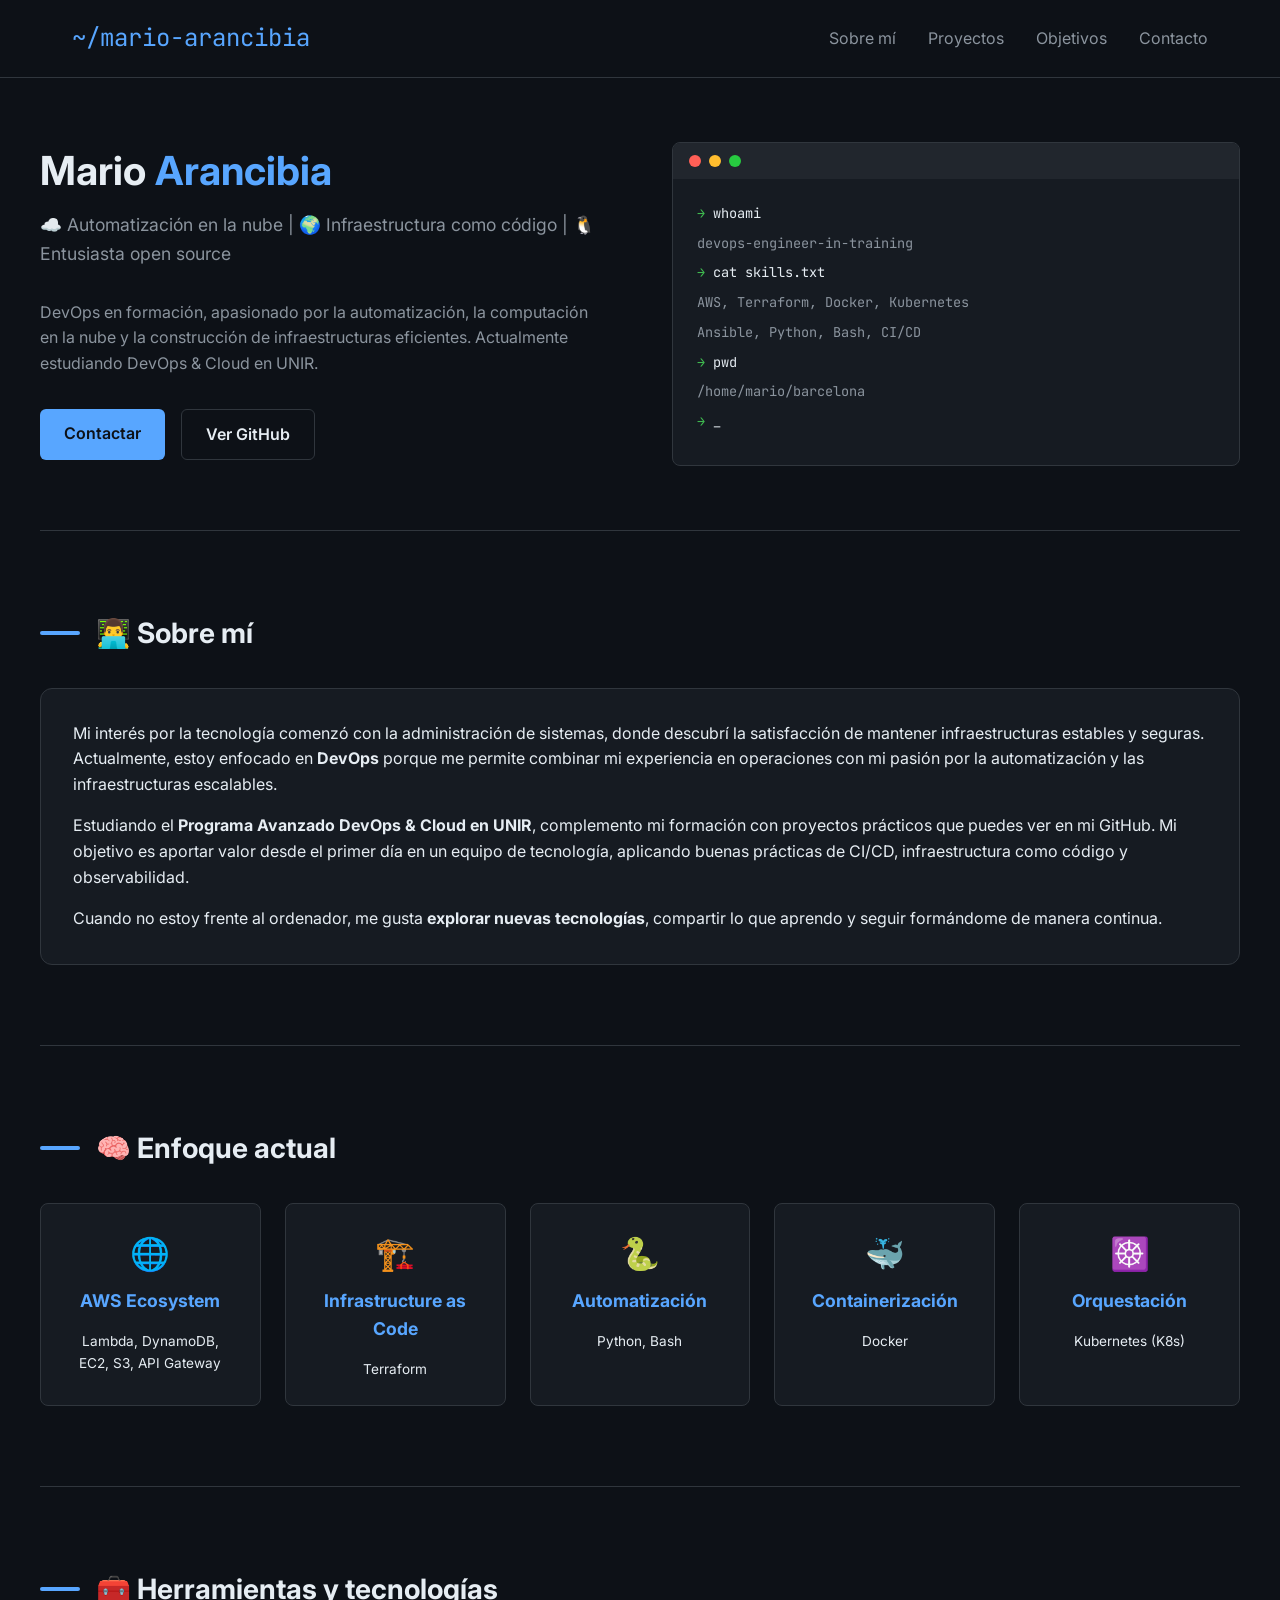
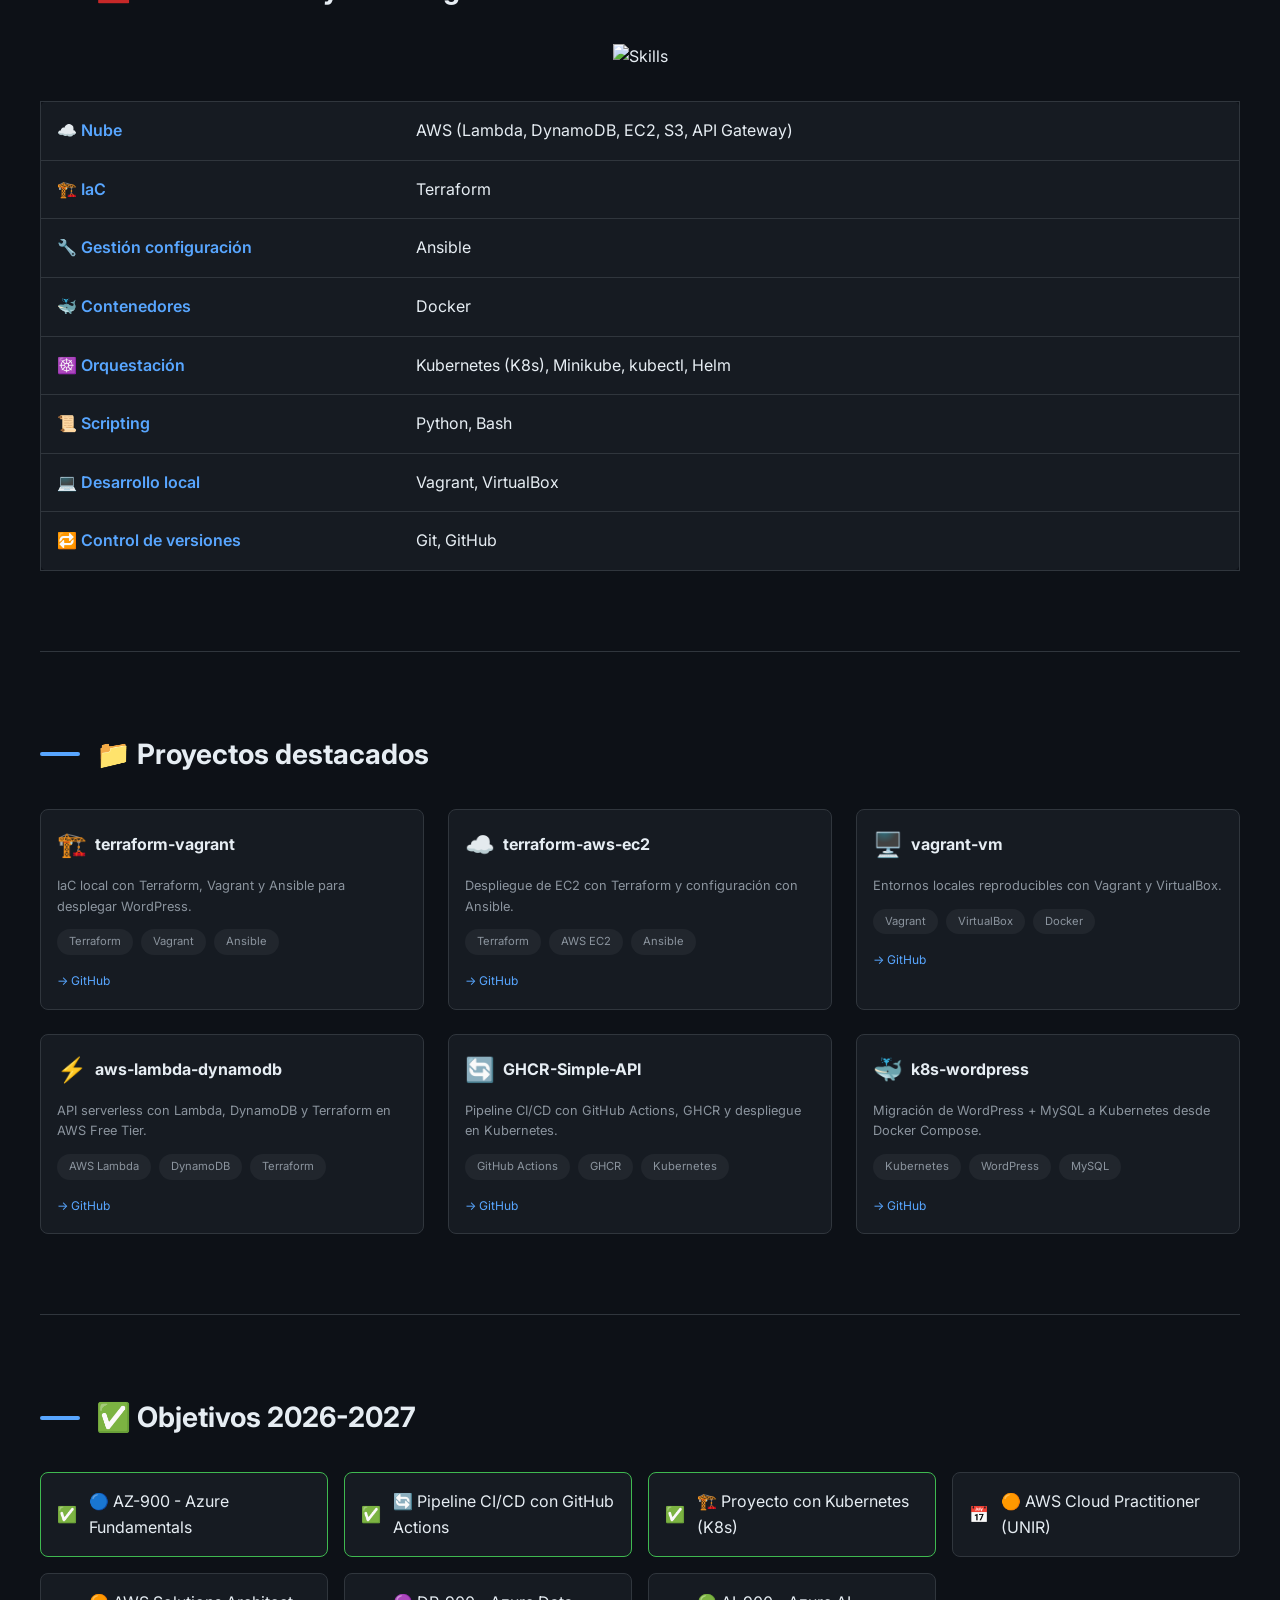
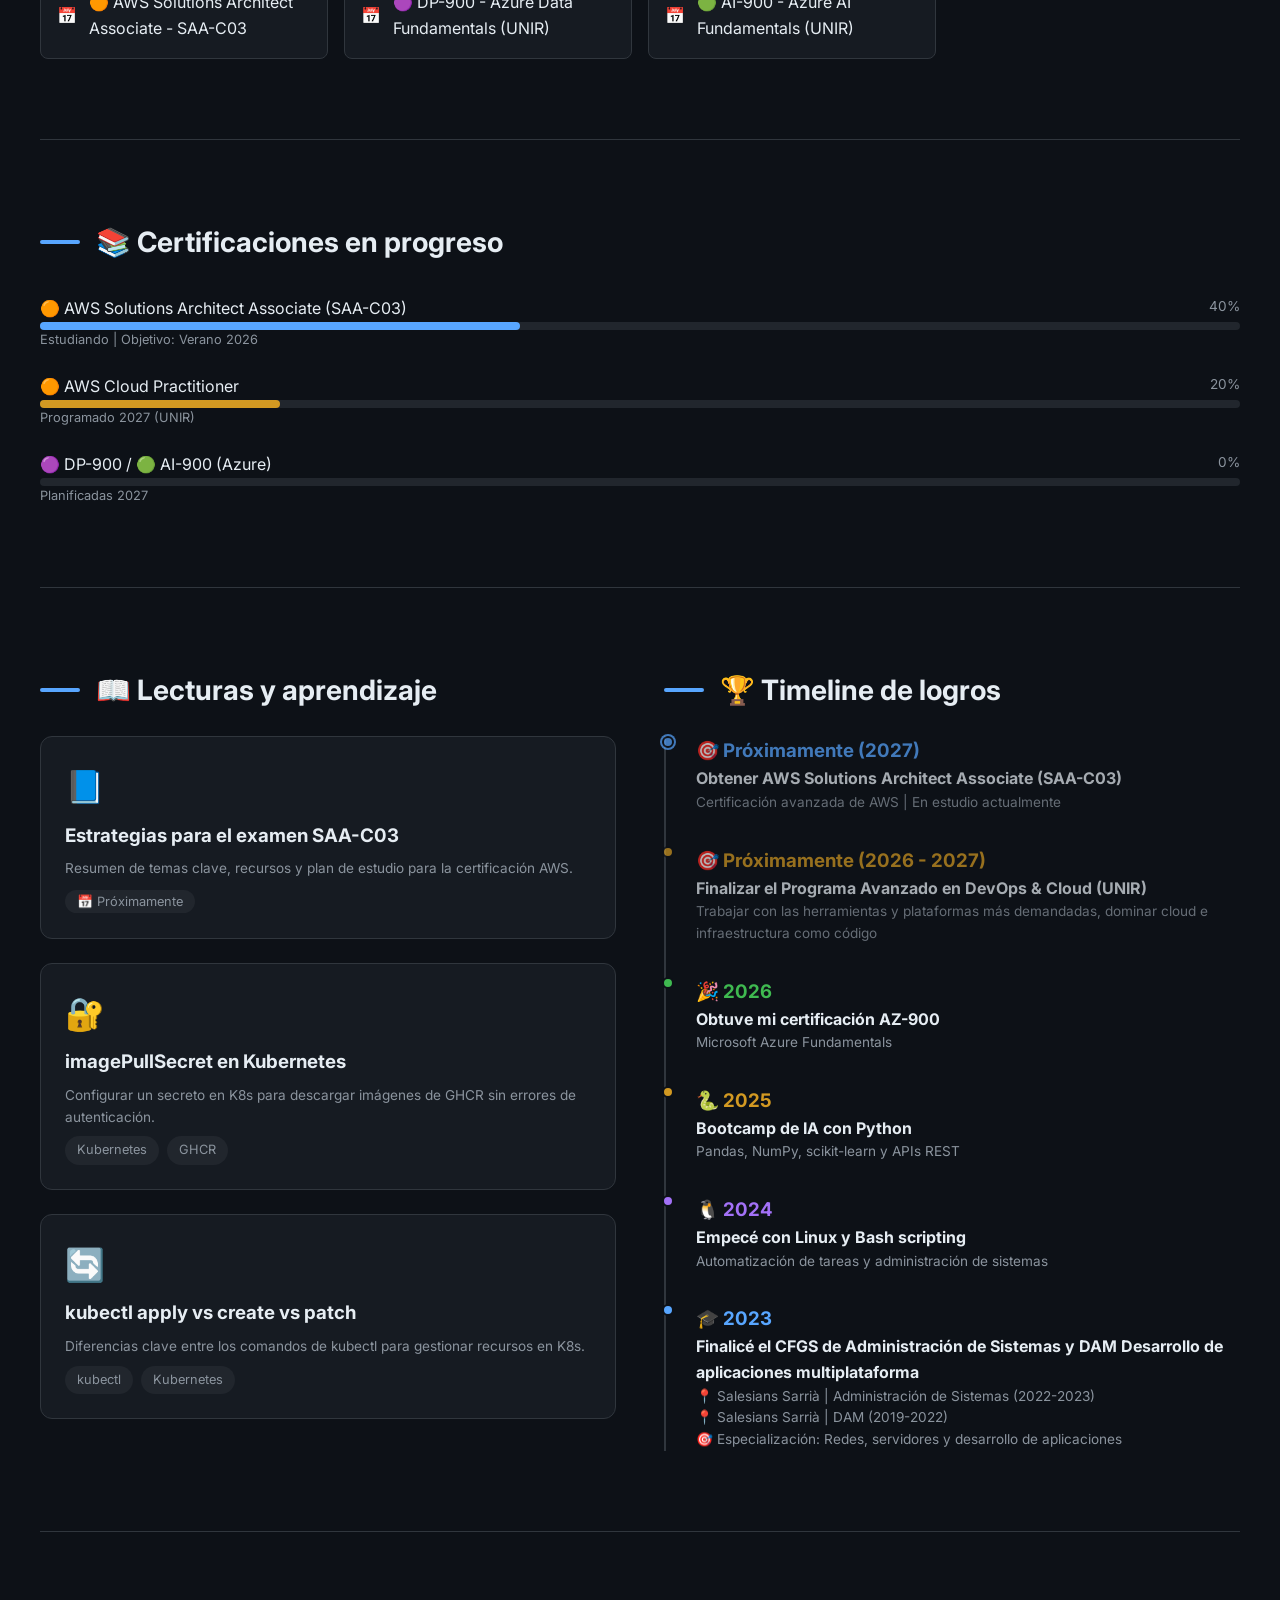
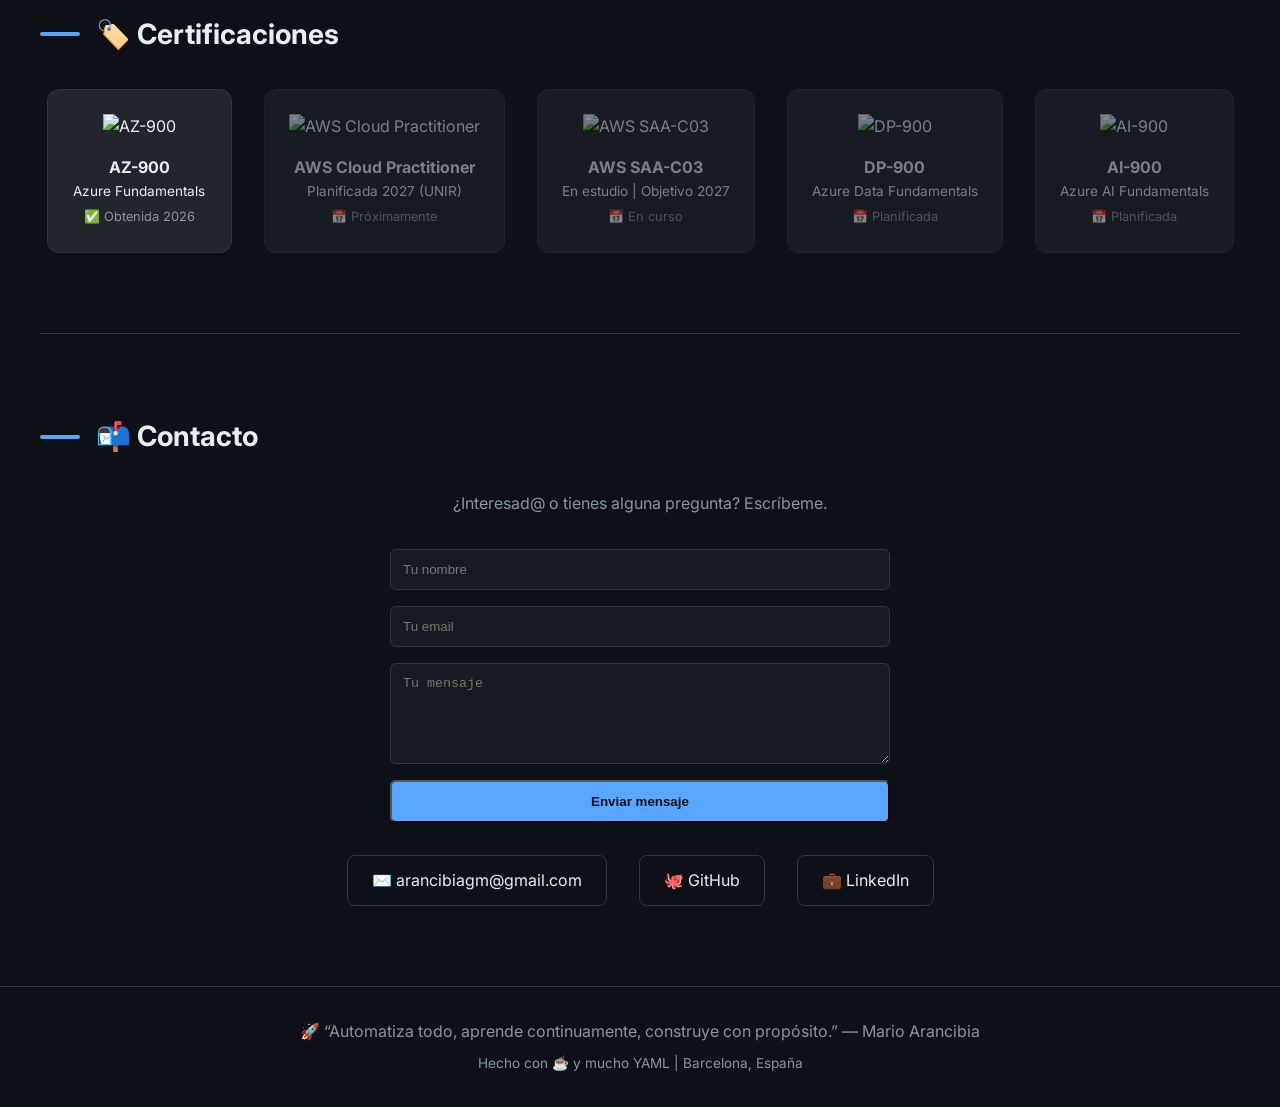
==== index.html @ 3a772a56 "Actualizar index.html" ====
<!DOCTYPE html>
<html lang="es">
<head>
    <meta charset="UTF-8">
    <meta name="viewport" content="width=device-width, initial-scale=1.0">
    <meta name="description" content="Portfolio de Mario Arancibia - DevOps en formación con proyectos reales en AWS, Kubernetes, Terraform y CI/CD">
    <title>Mario Arancibia | DevOps en formación</title>
    <link rel="preconnect" href="https://fonts.googleapis.com">
    <link href="https://fonts.googleapis.com/css2?family=JetBrains+Mono:wght@400;700&family=Inter:wght@400;600;700&display=swap" rel="stylesheet">
    <link rel="stylesheet" href="css/styles.css">
</head>
<body>
    <header>
        <nav class="container">
            <a href="#" class="logo">~/mario-arancibia</a>
            <ul class="nav-links">
                <li><a href="#about">Sobre mí</a></li>
                <li><a href="#projects">Proyectos</a></li>
                <li><a href="#goals">Objetivos</a></li>
                <li><a href="#contact">Contacto</a></li>
            </ul>
        </nav>
    </header>

    <main>
        <!-- Hero Section -->
        <section class="hero container">
            <div class="hero-content">
                <h1>Mario <span>Arancibia</span></h1>
                <p>☁️ Automatización en la nube | 🌍 Infraestructura como código | 🐧 Entusiasta open source</p>
                <p style="font-size: 1rem;">DevOps en formación, apasionado por la automatización, la computación en la nube y la construcción de infraestructuras eficientes. Actualmente estudiando DevOps & Cloud en UNIR.</p>
                <div style="display: flex; gap: 1rem; margin-top: 1.5rem;">
                    <a href="#contact" class="btn btn-primary">Contactar</a>
                    <a href="https://github.com/MarioAran" target="_blank" class="btn btn-outline">Ver GitHub</a>
                </div>
            </div>
            <div class="terminal">
                <div class="terminal-header">
                    <div class="terminal-dot red"></div>
                    <div class="terminal-dot yellow"></div>
                    <div class="terminal-dot green"></div>
                </div>
                <div class="terminal-body">
                    <div class="terminal-line"><span class="prompt">→ </span><span class="command">whoami</span></div>
                    <div class="terminal-line output">devops-engineer-in-training</div>
                    <div class="terminal-line"><span class="prompt">→ </span><span class="command">cat skills.txt</span></div>
                    <div class="terminal-line output">AWS, Terraform, Docker, Kubernetes</div>
                    <div class="terminal-line output">Ansible, Python, Bash, CI/CD</div>
                    <div class="terminal-line"><span class="prompt">→ </span><span class="command">pwd</span></div>
                    <div class="terminal-line output">/home/mario/barcelona</div>
                    <div class="terminal-line"><span class="prompt">→ </span><span class="command" style="animation: blink 1s infinite;">_</span></div>
                </div>
            </div>
        </section>

        <!-- Sobre Mí -->
        <section id="about" class="section container">
            <h2 class="section-title">👨‍💻 Sobre mí</h2>
            <div style="background: var(--bg-secondary); border: 1px solid var(--border); border-radius: 12px; padding: 2rem;">
                <p style="margin-bottom: 1rem; line-height: 1.6;">Mi interés por la tecnología comenzó con la administración de sistemas, donde descubrí la satisfacción de mantener infraestructuras estables y seguras. Actualmente, estoy enfocado en <strong>DevOps</strong> porque me permite combinar mi experiencia en operaciones con mi pasión por la automatización y las infraestructuras escalables.</p>
                <p style="margin-bottom: 1rem; line-height: 1.6;">Estudiando el <strong>Programa Avanzado DevOps & Cloud en UNIR</strong>, complemento mi formación con proyectos prácticos que puedes ver en mi GitHub. Mi objetivo es aportar valor desde el primer día en un equipo de tecnología, aplicando buenas prácticas de CI/CD, infraestructura como código y observabilidad.</p>
                <p style="line-height: 1.6;">Cuando no estoy frente al ordenador, me gusta <strong>explorar nuevas tecnologías</strong>, compartir lo que aprendo y seguir formándome de manera continua.</p>
            </div>
        </section>

        <!-- Enfoque actual -->
        <section id="focus" class="section container">
            <h2 class="section-title">🧠 Enfoque actual</h2>
            <div class="skills-grid" style="grid-template-columns: repeat(auto-fit, minmax(200px, 1fr));">
                <div class="skill-card" style="text-align: center;"><span style="font-size: 2rem;">🌐</span><h3 style="margin-top: 0.5rem;">AWS Ecosystem</h3><p style="font-size: 0.85rem;">Lambda, DynamoDB, EC2, S3, API Gateway</p></div>
                <div class="skill-card" style="text-align: center;"><span style="font-size: 2rem;">🏗️</span><h3 style="margin-top: 0.5rem;">Infrastructure as Code</h3><p style="font-size: 0.85rem;">Terraform</p></div>
                <div class="skill-card" style="text-align: center;"><span style="font-size: 2rem;">🐍</span><h3 style="margin-top: 0.5rem;">Automatización</h3><p style="font-size: 0.85rem;">Python, Bash</p></div>
                <div class="skill-card" style="text-align: center;"><span style="font-size: 2rem;">🐳</span><h3 style="margin-top: 0.5rem;">Containerización</h3><p style="font-size: 0.85rem;">Docker</p></div>
                <div class="skill-card" style="text-align: center;"><span style="font-size: 2rem;">☸️</span><h3 style="margin-top: 0.5rem;">Orquestación</h3><p style="font-size: 0.85rem;">Kubernetes (K8s)</p></div>
            </div>
        </section>

        <!-- Skills -->
        <section id="skills" class="section container">
            <h2 class="section-title">🧰 Herramientas y tecnologías</h2>
            <div style="text-align: center; margin-bottom: 2rem;">
                <img src="https://skillicons.dev/icons?i=aws,terraform,ansible,docker,k8s,python,bash,linux,vscode,github,git" alt="Skills">
            </div>
            <table class="stack-table"><tbody>
                <tr><th>☁️ Nube</th><td>AWS (Lambda, DynamoDB, EC2, S3, API Gateway)</td></tr>
                <tr><th>🏗️ IaC</th><td>Terraform</td></tr>
                <tr><th>🔧 Gestión configuración</th><td>Ansible</td></tr>
                <tr><th>🐳 Contenedores</th><td>Docker</td></tr>
                <tr><th>☸️ Orquestación</th><td>Kubernetes (K8s), Minikube, kubectl, Helm</td></tr>
                <tr><th>📜 Scripting</th><td>Python, Bash</td></tr>
                <tr><th>💻 Desarrollo local</th><td>Vagrant, VirtualBox</td></tr>
                <tr><th>🔁 Control de versiones</th><td>Git, GitHub</td></tr>
                
            </tbody></table>
        </section>

        <!-- Proyectos destacados (2 filas x 3 columnas) -->
        <section id="projects" class="section container">
            <h2 class="section-title">📁 Proyectos destacados</h2>
            <div class="projects-grid">
                <div class="project-card"><div style="display: flex; align-items: center; gap: 0.5rem; margin-bottom: 0.75rem;"><span style="font-size: 1.5rem;">🏗️</span><h3 style="font-size: 1rem; margin: 0;">terraform-vagrant</h3></div><p style="font-size: 0.8rem; color: var(--text-secondary); margin-bottom: 0.75rem;">IaC local con Terraform, Vagrant y Ansible para desplegar WordPress.</p><div class="skill-tags" style="margin-bottom: 0.75rem;"><span class="tag" style="font-size: 0.7rem;">Terraform</span><span class="tag" style="font-size: 0.7rem;">Vagrant</span><span class="tag" style="font-size: 0.7rem;">Ansible</span></div><div class="project-links"><a href="https://github.com/MarioAran/terraform-vagrant" target="_blank">→ GitHub</a></div></div>
                <div class="project-card"><div style="display: flex; align-items: center; gap: 0.5rem; margin-bottom: 0.75rem;"><span style="font-size: 1.5rem;">☁️</span><h3 style="font-size: 1rem; margin: 0;">terraform-aws-ec2</h3></div><p style="font-size: 0.8rem; color: var(--text-secondary); margin-bottom: 0.75rem;">Despliegue de EC2 con Terraform y configuración con Ansible.</p><div class="skill-tags" style="margin-bottom: 0.75rem;"><span class="tag" style="font-size: 0.7rem;">Terraform</span><span class="tag" style="font-size: 0.7rem;">AWS EC2</span><span class="tag" style="font-size: 0.7rem;">Ansible</span></div><div class="project-links"><a href="https://github.com/MarioAran/terraform-aws-ec2-provisioning" target="_blank">→ GitHub</a></div></div>
                <div class="project-card"><div style="display: flex; align-items: center; gap: 0.5rem; margin-bottom: 0.75rem;"><span style="font-size: 1.5rem;">🖥️</span><h3 style="font-size: 1rem; margin: 0;">vagrant-vm</h3></div><p style="font-size: 0.8rem; color: var(--text-secondary); margin-bottom: 0.75rem;">Entornos locales reproducibles con Vagrant y VirtualBox.</p><div class="skill-tags" style="margin-bottom: 0.75rem;"><span class="tag" style="font-size: 0.7rem;">Vagrant</span><span class="tag" style="font-size: 0.7rem;">VirtualBox</span><span class="tag" style="font-size: 0.7rem;">Docker</span></div><div class="project-links"><a href="https://github.com/MarioAran/vagrant-vm" target="_blank">→ GitHub</a></div></div>
                <div class="project-card"><div style="display: flex; align-items: center; gap: 0.5rem; margin-bottom: 0.75rem;"><span style="font-size: 1.5rem;">⚡</span><h3 style="font-size: 1rem; margin: 0;">aws-lambda-dynamodb</h3></div><p style="font-size: 0.8rem; color: var(--text-secondary); margin-bottom: 0.75rem;">API serverless con Lambda, DynamoDB y Terraform en AWS Free Tier.</p><div class="skill-tags" style="margin-bottom: 0.75rem;"><span class="tag" style="font-size: 0.7rem;">AWS Lambda</span><span class="tag" style="font-size: 0.7rem;">DynamoDB</span><span class="tag" style="font-size: 0.7rem;">Terraform</span></div><div class="project-links"><a href="https://github.com/MarioAran/aws-lambda-dynamodb" target="_blank">→ GitHub</a></div></div>
                <div class="project-card"><div style="display: flex; align-items: center; gap: 0.5rem; margin-bottom: 0.75rem;"><span style="font-size: 1.5rem;">🔄</span><h3 style="font-size: 1rem; margin: 0;">GHCR-Simple-API</h3></div><p style="font-size: 0.8rem; color: var(--text-secondary); margin-bottom: 0.75rem;">Pipeline CI/CD con GitHub Actions, GHCR y despliegue en Kubernetes.</p><div class="skill-tags" style="margin-bottom: 0.75rem;"><span class="tag" style="font-size: 0.7rem;">GitHub Actions</span><span class="tag" style="font-size: 0.7rem;">GHCR</span><span class="tag" style="font-size: 0.7rem;">Kubernetes</span></div><div class="project-links"><a href="https://github.com/MarioAran/GHCR-Simple-API" target="_blank">→ GitHub</a></div></div>
                <div class="project-card"><div style="display: flex; align-items: center; gap: 0.5rem; margin-bottom: 0.75rem;"><span style="font-size: 1.5rem;">🐳</span><h3 style="font-size: 1rem; margin: 0;">k8s-wordpress</h3></div><p style="font-size: 0.8rem; color: var(--text-secondary); margin-bottom: 0.75rem;">Migración de WordPress + MySQL a Kubernetes desde Docker Compose.</p><div class="skill-tags" style="margin-bottom: 0.75rem;"><span class="tag" style="font-size: 0.7rem;">Kubernetes</span><span class="tag" style="font-size: 0.7rem;">WordPress</span><span class="tag" style="font-size: 0.7rem;">MySQL</span></div><div class="project-links"><a href="https://github.com/MarioAran/k8s-wordpress" target="_blank">→ GitHub</a></div></div>
            </div>
        </section>

        <!-- Objetivos 2026-2027 -->
        <section id="goals" class="section container">
            <h2 class="section-title">✅ Objetivos 2026-2027</h2>
            <div class="goals-grid">
                <div class="goal-item completed"><span>✅</span><span>🔵 AZ-900 - Azure Fundamentals</span></div>
                <div class="goal-item completed"><span>✅</span><span>🔄 Pipeline CI/CD con GitHub Actions</span></div>
                <div class="goal-item completed"><span>✅</span><span>🏗️ Proyecto con Kubernetes (K8s)</span></div>
                <div class="goal-item"><span>📅</span><span>🟠 AWS Cloud Practitioner (UNIR)</span></div>
                <div class="goal-item"><span>📅</span><span>🟠 AWS Solutions Architect Associate - SAA-C03</span></div>
                <div class="goal-item"><span>📅</span><span>🟣 DP-900 - Azure Data Fundamentals (UNIR)</span></div>
                <div class="goal-item"><span>📅</span><span>🟢 AI-900 - Azure AI Fundamentals (UNIR)</span></div>
            </div>
        </section>

        <!-- Certificaciones en progreso -->
        <section id="cert-progress" class="section container">
            <h2 class="section-title">📚 Certificaciones en progreso</h2>
            <div style="display: flex; flex-direction: column; gap: 1.5rem;">
                <div><div style="display: flex; justify-content: space-between;"><span>🟠 AWS Solutions Architect Associate (SAA-C03)</span><span style="color: var(--text-secondary); font-size: 0.85rem;">40%</span></div><div style="background: var(--bg-card); border-radius: 20px; height: 8px;"><div style="width: 40%; background: var(--accent); height: 100%; border-radius: 20px;"></div></div><p style="color: var(--text-secondary); font-size: 0.8rem;">Estudiando | Objetivo: Verano 2026</p></div>
                <div><div style="display: flex; justify-content: space-between;"><span>🟠 AWS Cloud Practitioner</span><span style="color: var(--text-secondary); font-size: 0.85rem;">20%</span></div><div style="background: var(--bg-card); border-radius: 20px; height: 8px;"><div style="width: 20%; background: var(--accent-orange); height: 100%; border-radius: 20px;"></div></div><p style="color: var(--text-secondary); font-size: 0.8rem;">Programado 2027 (UNIR)</p></div>
                <div><div style="display: flex; justify-content: space-between;"><span>🟣 DP-900 / 🟢 AI-900 (Azure)</span><span style="color: var(--text-secondary); font-size: 0.85rem;">0%</span></div><div style="background: var(--bg-card); border-radius: 20px; height: 8px;"><div style="width: 0%; background: var(--accent-purple); height: 100%; border-radius: 20px;"></div></div><p style="color: var(--text-secondary); font-size: 0.8rem;">Planificadas 2027</p></div>
            </div>
        </section>

        <!-- Lecturas y aprendizaje + Timeline de logros (2 columnas) -->
        <section class="section container">
            <div style="display: grid; grid-template-columns: repeat(2, 1fr); gap: 3rem;">
                
                <!-- Columna izquierda: Lecturas y aprendizaje -->
                <div>
                    <h2 class="section-title" style="margin-bottom: 1.5rem;">📖 Lecturas y aprendizaje</h2>
                    <div style="display: flex; flex-direction: column; gap: 1.5rem;">
                        <div style="background: var(--bg-secondary); border: 1px solid var(--border); border-radius: 12px; padding: 1.5rem;">
                            <div style="font-size: 2rem;">📘</div>
                            <h3 style="margin-top: 0.5rem;">Estrategias para el examen SAA-C03</h3>
                            <p style="color: var(--text-secondary); font-size: 0.85rem; margin: 0.5rem 0;">Resumen de temas clave, recursos y plan de estudio para la certificación AWS.</p>
                            <span class="tag">📅 Próximamente</span>
                        </div>
                        <div style="background: var(--bg-secondary); border: 1px solid var(--border); border-radius: 12px; padding: 1.5rem;">
                            <div style="font-size: 2rem;">🔐</div>
                            <h3 style="margin-top: 0.5rem;">imagePullSecret en Kubernetes</h3>
                            <p style="color: var(--text-secondary); font-size: 0.85rem; margin: 0.5rem 0;">Configurar un secreto en K8s para descargar imágenes de GHCR sin errores de autenticación.</p>
                            <div class="skill-tags"><span class="tag">Kubernetes</span><span class="tag">GHCR</span></div>
                        </div>
                        <div style="background: var(--bg-secondary); border: 1px solid var(--border); border-radius: 12px; padding: 1.5rem;">
                            <div style="font-size: 2rem;">🔄</div>
                            <h3 style="margin-top: 0.5rem;">kubectl apply vs create vs patch</h3>
                            <p style="color: var(--text-secondary); font-size: 0.85rem; margin: 0.5rem 0;">Diferencias clave entre los comandos de kubectl para gestionar recursos en K8s.</p>
                            <div class="skill-tags"><span class="tag">kubectl</span><span class="tag">Kubernetes</span></div>
                        </div>
                    </div>
                </div>

                <!-- Columna derecha: Timeline de logros -->
                <!-- Timeline de logros (Pasado + Futuro) -->
                <div>
                    <h2 class="section-title" style="margin-bottom: 1.5rem;">🏆 Timeline de logros</h2>
                    <div style="position: relative; padding-left: 2rem;">
                        <div style="position: absolute; left: 0; top: 0; bottom: 0; width: 2px; background: var(--border);"></div>
                        
                        <!-- HITO FUTURO: SAA-C03 (el primero, más cercano) -->
                        <div style="position: relative; margin-bottom: 2rem; opacity: 0.7;">
                            <div style="position: absolute; left: -2.1rem; top: 0; width: 12px; height: 12px; background: var(--accent); border-radius: 50%; border: 2px solid var(--bg-primary); box-shadow: 0 0 0 2px var(--accent);"></div>
                            <h3 style="color: var(--accent);">🎯 Próximamente (2027)</h3>
                            <p><strong>Obtener AWS Solutions Architect Associate (SAA-C03)</strong></p>
                            <p style="color: var(--text-secondary); font-size: 0.85rem;">Certificación avanzada de AWS | En estudio actualmente</p>
                        </div>

                        <!-- HITO FUTURO: Finalizar AZ-900 (si ya lo tienes, cámbialo a completado) -->
                        <div style="position: relative; margin-bottom: 2rem; opacity: 0.7;">
                            <div style="position: absolute; left: -2.1rem; top: 0; width: 12px; height: 12px; background: var(--accent-orange); border-radius: 50%; border: 2px solid var(--bg-primary);"></div>
                            <h3 style="color: var(--accent-orange);">🎯 Próximamente (2026 - 2027)</h3>
                            <p><strong>Finalizar el Programa Avanzado en DevOps & Cloud (UNIR)</strong></p>
                            <p style="color: var(--text-secondary); font-size: 0.85rem;">Trabajar con las herramientas y plataformas más demandadas, dominar cloud e infraestructura como código</p>
                        </div>

                        <!-- HITO PASADO: AZ-900 (si ya lo tienes, mantenlo o ajusta la fecha) -->
                        <div style="position: relative; margin-bottom: 2rem;">
                            <div style="position: absolute; left: -2.1rem; top: 0; width: 12px; height: 12px; background: var(--accent-green); border-radius: 50%; border: 2px solid var(--bg-primary);"></div>
                            <h3 style="color: var(--accent-green);">🎉 2026</h3>
                            <p><strong>Obtuve mi certificación AZ-900</strong></p>
                            <p style="color: var(--text-secondary); font-size: 0.85rem;">Microsoft Azure Fundamentals</p>
                        </div>
                        
                        <!-- HITO PASADO: Bootcamp IA -->
                        <div style="position: relative; margin-bottom: 2rem;">
                            <div style="position: absolute; left: -2.1rem; top: 0; width: 12px; height: 12px; background: var(--accent-orange); border-radius: 50%; border: 2px solid var(--bg-primary);"></div>
                            <h3 style="color: var(--accent-orange);">🐍 2025</h3>
                            <p><strong>Bootcamp de IA con Python</strong></p>
                            <p style="color: var(--text-secondary); font-size: 0.85rem;">Pandas, NumPy, scikit-learn y APIs REST</p>
                        </div>
                        
                        <!-- HITO PASADO: Linux -->
                        <div style="position: relative; margin-bottom: 2rem;">
                            <div style="position: absolute; left: -2.1rem; top: 0; width: 12px; height: 12px; background: var(--accent-purple); border-radius: 50%; border: 2px solid var(--bg-primary);"></div>
                            <h3 style="color: var(--accent-purple);">🐧 2024</h3>
                            <p><strong>Empecé con Linux y Bash scripting</strong></p>
                            <p style="color: var(--text-secondary); font-size: 0.85rem;">Automatización de tareas y administración de sistemas</p>
                        </div>

                        <!-- HITO PASADO: CFGS -->
                        <div style="position: relative;">
                            <div style="position: absolute; left: -2.1rem; top: 0; width: 12px; height: 12px; background: var(--accent); border-radius: 50%; border: 2px solid var(--bg-primary);"></div>
                            <h3 style="color: var(--accent);">🎓 2023</h3>
                            <p><strong>Finalicé el CFGS de Administración de Sistemas y DAM Desarrollo de aplicaciones multiplataforma</strong></p>
                            <p style="color: var(--text-secondary); font-size: 0.85rem;">   📍 Salesians Sarrià | Administración de Sistemas (2022-2023)<br>
                                                                                            📍 Salesians Sarrià | DAM (2019-2022)<br>
                                                                                            🎯 Especialización: Redes, servidores y desarrollo de aplicaciones</p>
                        </div>
                    </div>
                </div>

            </div>
        </section>

        <!-- Certificaciones obtenidas -->
        <section id="certifications" class="section container">
            <h2 class="section-title">🏷️ Certificaciones</h2>
            <div style="display: flex; flex-wrap: wrap; gap: 2rem; justify-content: center;">
                
                <!-- AZ-900 (completada) -->
                <div class="certificate-badge">
                    <img src="https://images.credly.com/size/340x340/images/be8fcaeb-c769-4858-b567-ffaaa73ce8cf/image.png" alt="AZ-900" width="100">
                    <h4>AZ-900</h4>
                    <p style="font-size: 0.85rem;">Azure Fundamentals</p>
                    <span class="tag">✅ Obtenida 2026</span>
                </div>

                <!-- AWS Cloud Practitioner (futuro - 50% opacidad) -->
                <div class="certificate-badge" style="opacity: 0.5;">
                    <img src="https://miro.medium.com/v2/resize:fit:1200/format:webp/0*QmwLN0c1n0hTBziU.png" alt="AWS Cloud Practitioner" width="100">
                    <h4>AWS Cloud Practitioner</h4>
                    <p style="font-size: 0.85rem;">Planificada 2027 (UNIR)</p>
                    <span class="tag">📅 Próximamente</span>
                </div>

                <!-- AWS SAA-C03 (futuro - 50% opacidad) -->
                <div class="certificate-badge" style="opacity: 0.5;">
                    <img src="https://img-c.udemycdn.com/open-badges/v2/badge-class/1641170563/image8965422010918071331.png" alt="AWS SAA-C03" width="100">
                    <h4>AWS SAA-C03</h4>
                    <p style="font-size: 0.85rem;">En estudio | Objetivo 2027</p>
                    <span class="tag">📅 En curso</span>
                </div>

                <!-- DP-900 (futuro - 50% opacidad) -->
                <div class="certificate-badge" style="opacity: 0.5;">
                    <img src="https://img-c.udemycdn.com/open-badges/v2/badge-class/1102602181/azure-data-fundamentals-600x60010537519379605356050.png" alt="DP-900" width="100">
                    <h4>DP-900</h4>
                    <p style="font-size: 0.85rem;">Azure Data Fundamentals</p>
                    <span class="tag">📅 Planificada</span>
                </div>

                <!-- AI-900 (futuro - 50% opacidad) -->
                <div class="certificate-badge" style="opacity: 0.5;">
                    <img src="https://img-c.udemycdn.com/open-badges/v2/badge-class/1746771307/azure-ai-fundamentals-600x60015122646114520842826.png" alt="AI-900" width="100">
                    <h4>AI-900</h4>
                    <p style="font-size: 0.85rem;">Azure AI Fundamentals</p>
                    <span class="tag">📅 Planificada</span>
                </div>

            </div>
        </section>

        <!-- Contacto -->
        <section id="contact" class="section container">
            <h2 class="section-title">📬 Contacto</h2>
            <div class="contact-content">
                <p>¿Interesad@ o tienes alguna pregunta? Escríbeme.</p>
                <form action="https://formspree.io/f/mojbawaj" method="POST" style="display: flex; flex-direction: column; gap: 1rem; max-width: 500px; margin: 2rem auto;">
                    <input type="text" name="nombre" placeholder="Tu nombre" required style="padding: 0.75rem; border-radius: 6px; border: 1px solid var(--border); background: var(--bg-secondary); color: var(--text-primary);">
                    <input type="email" name="email" placeholder="Tu email" required style="padding: 0.75rem; border-radius: 6px; border: 1px solid var(--border); background: var(--bg-secondary); color: var(--text-primary);">
                    <textarea name="mensaje" placeholder="Tu mensaje" rows="5" required style="padding: 0.75rem; border-radius: 6px; border: 1px solid var(--border); background: var(--bg-secondary); color: var(--text-primary);"></textarea>
                    <button type="submit" class="btn btn-primary" style="cursor: pointer;">Enviar mensaje</button>
                </form>
                <div class="contact-links">
                    <a href="mailto:arancibiagm@gmail.com" class="contact-link">✉️ arancibiagm@gmail.com</a>
                    <a href="https://github.com/MarioAran" target="_blank" class="contact-link">🐙 GitHub</a>
                    <a href="https://linkedin.com/in/mario-german-arancibia-perez" target="_blank" class="contact-link">💼 LinkedIn</a>
                </div>
            </div>
        </section>
    </main>

    <footer>
        <div class="container">
            <p>🚀 “Automatiza todo, aprende continuamente, construye con propósito.” — Mario Arancibia</p>
            <p style="margin-top: 0.5rem; font-size: 0.85rem;">Hecho con ☕ y mucho YAML | Barcelona, España</p>
        </div>
    </footer>
</body>
</html>
---- css/styles.css ----
:root {
    --bg-primary: #0d1117;
    --bg-secondary: #161b22;
    --bg-card: #21262d;
    --text-primary: #e6edf3;
    --text-secondary: #8b949e;
    --accent: #58a6ff;
    --accent-green: #3fb950;
    --accent-purple: #a371f7;
    --accent-orange: #d29922;
    --border: #30363d;
}

* {
    margin: 0;
    padding: 0;
    box-sizing: border-box;
}

body {
    font-family: 'Inter', sans-serif;
    background: var(--bg-primary);
    color: var(--text-primary);
    line-height: 1.6;
}

.container {
    max-width: 1200px;
    margin: 0 auto;
    padding: 0 2rem;
}

/* Header */
header {
    padding: 1.2rem 0;
    border-bottom: 1px solid var(--border);
    position: sticky;
    top: 0;
    background: var(--bg-primary);
    z-index: 100;
}

nav {
    display: flex;
    justify-content: space-between;
    align-items: center;
}

.logo {
    font-family: 'JetBrains Mono', monospace;
    font-size: 1.5rem;
    color: var(--accent);
    text-decoration: none;
}

.nav-links {
    display: flex;
    gap: 2rem;
    list-style: none;
}

.nav-links a {
    color: var(--text-secondary);
    text-decoration: none;
    transition: color 0.3s;
}

.nav-links a:hover {
    color: var(--accent);
}

/* Hero */
.hero {
    padding: 4rem 0;
    display: grid;
    grid-template-columns: 1fr 1fr;
    gap: 4rem;
    align-items: center;
}

.hero-content h1 {
    font-size: 2.5rem;
    margin-bottom: 1rem;
    line-height: 1.2;
}

.hero-content h1 span {
    color: var(--accent);
}

.hero-content p {
    font-size: 1.1rem;
    color: var(--text-secondary);
    margin-bottom: 2rem;
}

/* Terminal */
.terminal {
    background: var(--bg-secondary);
    border: 1px solid var(--border);
    border-radius: 8px;
    overflow: hidden;
    font-family: 'JetBrains Mono', monospace;
    font-size: 0.85rem;
}

.terminal-header {
    background: var(--bg-card);
    padding: 0.75rem 1rem;
    display: flex;
    gap: 0.5rem;
}

.terminal-dot {
    width: 12px;
    height: 12px;
    border-radius: 50%;
}

.terminal-dot.red { background: #ff5f56; }
.terminal-dot.yellow { background: #ffbd2e; }
.terminal-dot.green { background: #27ca40; }

.terminal-body {
    padding: 1.5rem;
}

.terminal-line {
    margin-bottom: 0.5rem;
}

.prompt {
    color: var(--accent-green);
}

.command {
    color: var(--text-primary);
}

.output {
    color: var(--text-secondary);
}

@keyframes blink {
    0%, 100% { opacity: 1; }
    50% { opacity: 0; }
}

/* Sections */
.section {
    padding: 5rem 0;
    border-top: 1px solid var(--border);
}

.section-title {
    font-size: 1.75rem;
    margin-bottom: 2rem;
    display: flex;
    align-items: center;
    gap: 1rem;
}

.section-title::before {
    content: '';
    width: 40px;
    height: 4px;
    background: var(--accent);
    border-radius: 2px;
}

/* Skills Grid */
.skills-grid {
    display: grid;
    grid-template-columns: repeat(auto-fit, minmax(280px, 1fr));
    gap: 1.5rem;
}

.skill-card {
    background: var(--bg-secondary);
    border: 1px solid var(--border);
    border-radius: 8px;
    padding: 1.5rem;
    transition: transform 0.3s, border-color 0.3s;
}

.skill-card:hover {
    transform: translateY(-4px);
    border-color: var(--accent);
}

.skill-card h3 {
    color: var(--accent);
    margin-bottom: 1rem;
    font-size: 1.1rem;
}

.skill-tags {
    display: flex;
    flex-wrap: wrap;
    gap: 0.5rem;
}

.tag {
    background: var(--bg-card);
    padding: 0.25rem 0.75rem;
    border-radius: 20px;
    font-size: 0.8rem;
    color: var(--text-secondary);
}

/* Stack Table */
.stack-table {
    background: var(--bg-secondary);
    border: 1px solid var(--border);
    border-radius: 8px;
    width: 100%;
    border-collapse: collapse;
}

.stack-table th, .stack-table td {
    padding: 1rem;
    text-align: left;
    border-bottom: 1px solid var(--border);
}

.stack-table th {
    color: var(--accent);
    font-weight: 600;
    width: 30%;
}

.stack-table tr:last-child td {
    border-bottom: none;
}

/* Projects Grid */
.projects-grid {
    display: grid;
    grid-template-columns: repeat(3, 1fr);
    gap: 1.5rem;
}

.project-card {
    background: var(--bg-secondary);
    border: 1px solid var(--border);
    border-radius: 8px;
    padding: 1rem;
    transition: transform 0.3s;
}

.project-card:hover {
    transform: translateY(-4px);
}

.project-links a {
    color: var(--accent);
    text-decoration: none;
    font-size: 0.75rem;
}

.project-links a:hover {
    text-decoration: underline;
}

/* Goals */
.goals-grid {
    display: grid;
    grid-template-columns: repeat(auto-fit, minmax(250px, 1fr));
    gap: 1rem;
}

.goal-item {
    background: var(--bg-secondary);
    border: 1px solid var(--border);
    border-radius: 8px;
    padding: 1rem;
    display: flex;
    align-items: center;
    gap: 0.75rem;
}

.goal-item.completed {
    border-color: var(--accent-green);
}

/* Certificate Badge */
.certificate-badge {
    display: inline-block;
    background: var(--bg-card);
    border: 1px solid var(--border);
    border-radius: 12px;
    padding: 1.5rem;
    text-align: center;
    transition: transform 0.3s;
}

.certificate-badge:hover {
    transform: translateY(-4px);
    border-color: var(--accent);
}

.certificate-badge img {
    width: 100px;
    margin-bottom: 1rem;
}

/* Contact */
.contact-content {
    text-align: center;
    max-width: 600px;
    margin: 0 auto;
}

.contact-content p {
    color: var(--text-secondary);
    margin-bottom: 2rem;
}

.contact-links {
    display: flex;
    justify-content: center;
    gap: 2rem;
    flex-wrap: wrap;
}

.contact-link {
    display: flex;
    align-items: center;
    gap: 0.5rem;
    color: var(--text-primary);
    text-decoration: none;
    padding: 0.75rem 1.5rem;
    border: 1px solid var(--border);
    border-radius: 8px;
    transition: all 0.3s;
}

.contact-link:hover {
    border-color: var(--accent);
    color: var(--accent);
}

/* Buttons */
.btn {
    display: inline-block;
    padding: 0.75rem 1.5rem;
    border-radius: 6px;
    text-decoration: none;
    font-weight: 600;
    transition: all 0.3s;
}

.btn-primary {
    background: var(--accent);
    color: var(--bg-primary);
}

.btn-primary:hover {
    opacity: 0.9;
}

.btn-outline {
    border: 1px solid var(--border);
    color: var(--text-primary);
}

.btn-outline:hover {
    border-color: var(--accent);
    color: var(--accent);
}

/* Responsive */
@media (max-width: 768px) {
    .hero {
        grid-template-columns: 1fr;
        padding: 2rem 0;
    }

    .hero-content h1 {
        font-size: 2rem;
    }

    .nav-links {
        display: none;
    }

    .projects-grid {
        grid-template-columns: 1fr;
    }

    .contact-links {
        flex-direction: column;
        align-items: stretch;
    }
}

footer {
    padding: 2rem 0;
    border-top: 1px solid var(--border);
    text-align: center;
    color: var(--text-secondary);
}
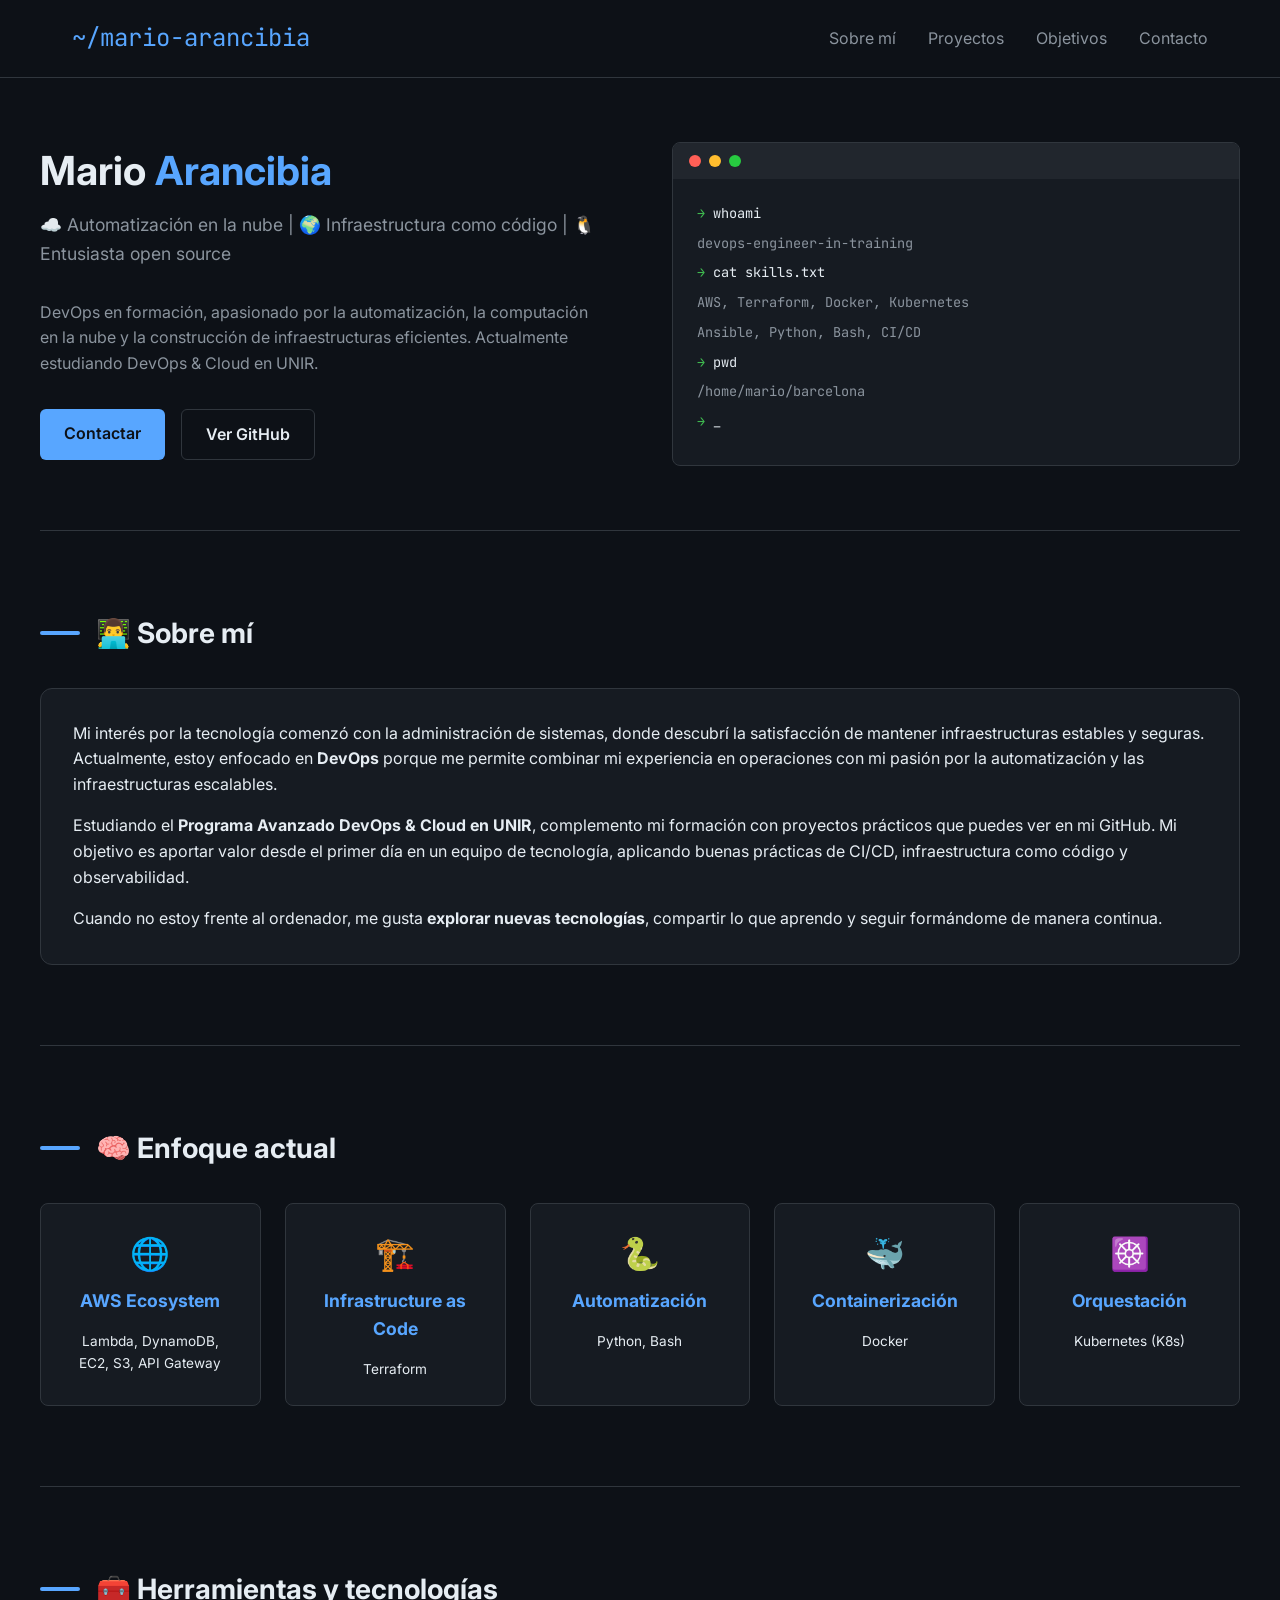
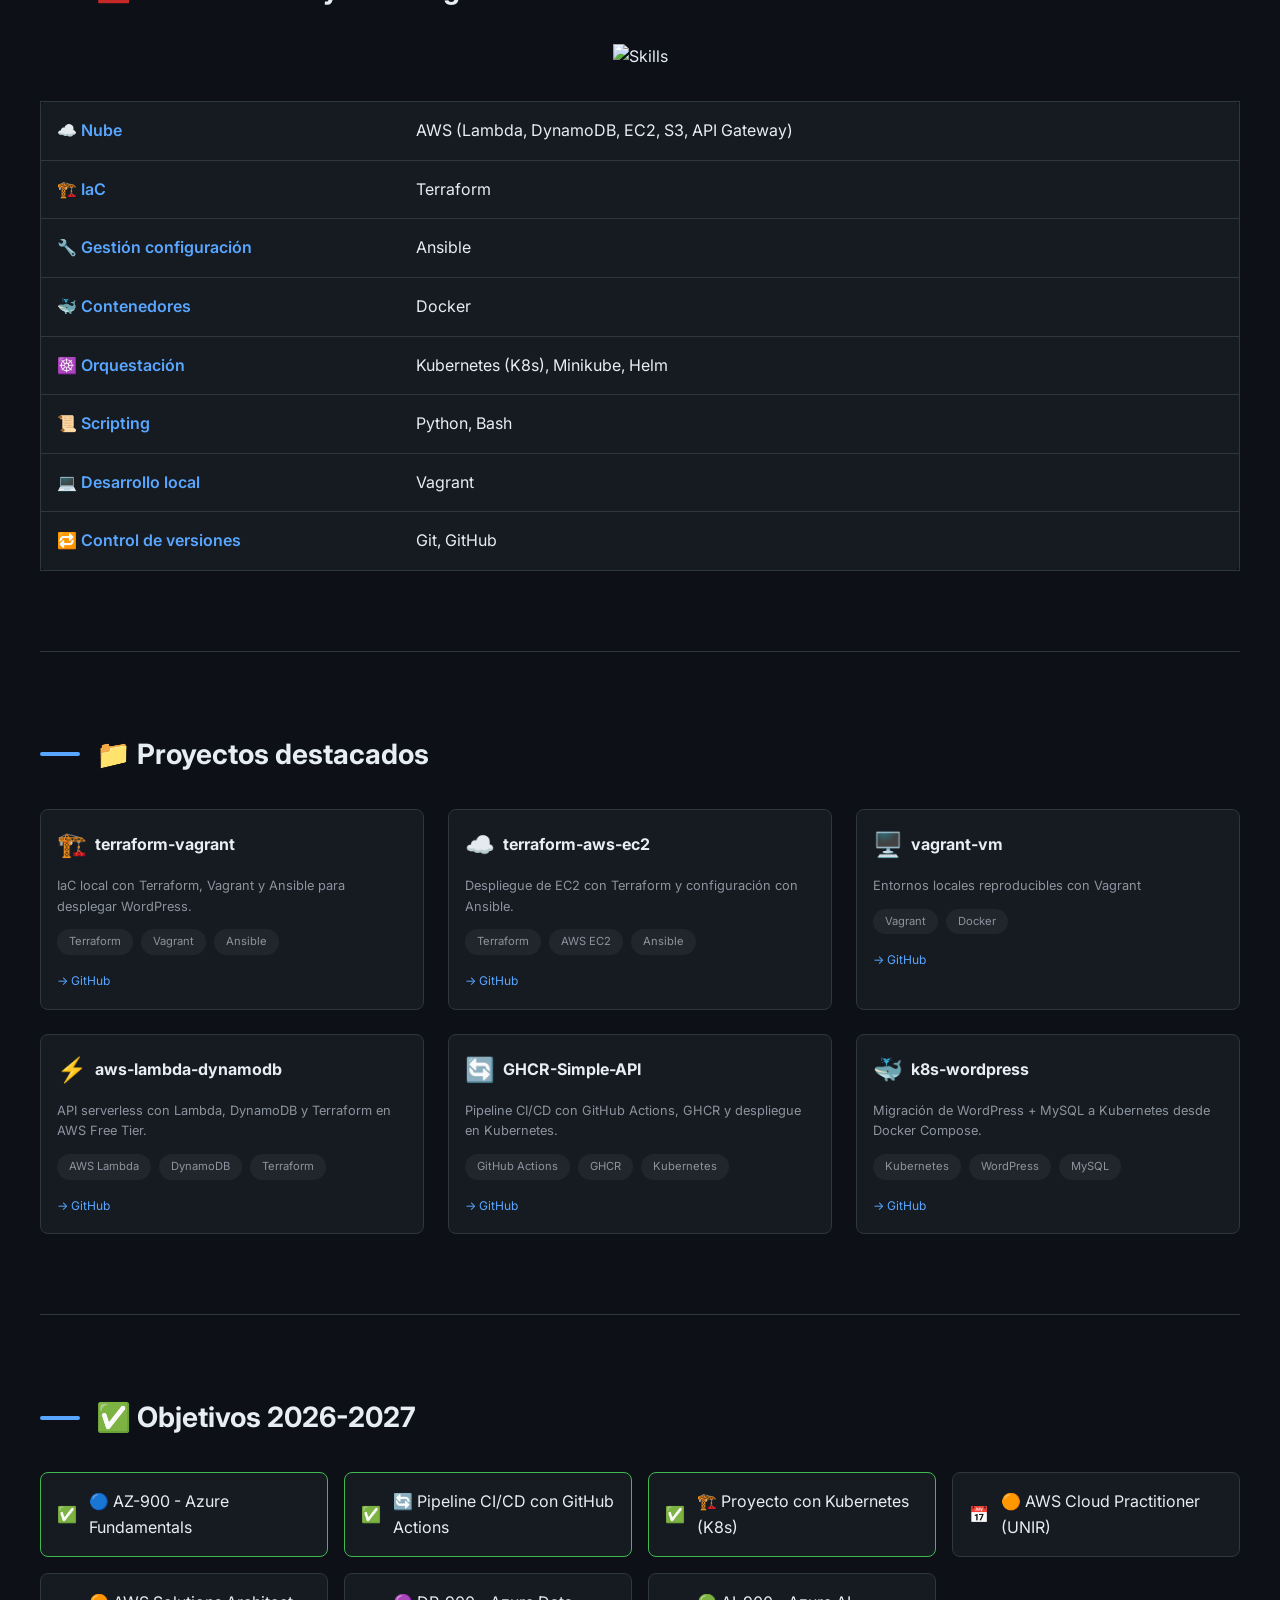
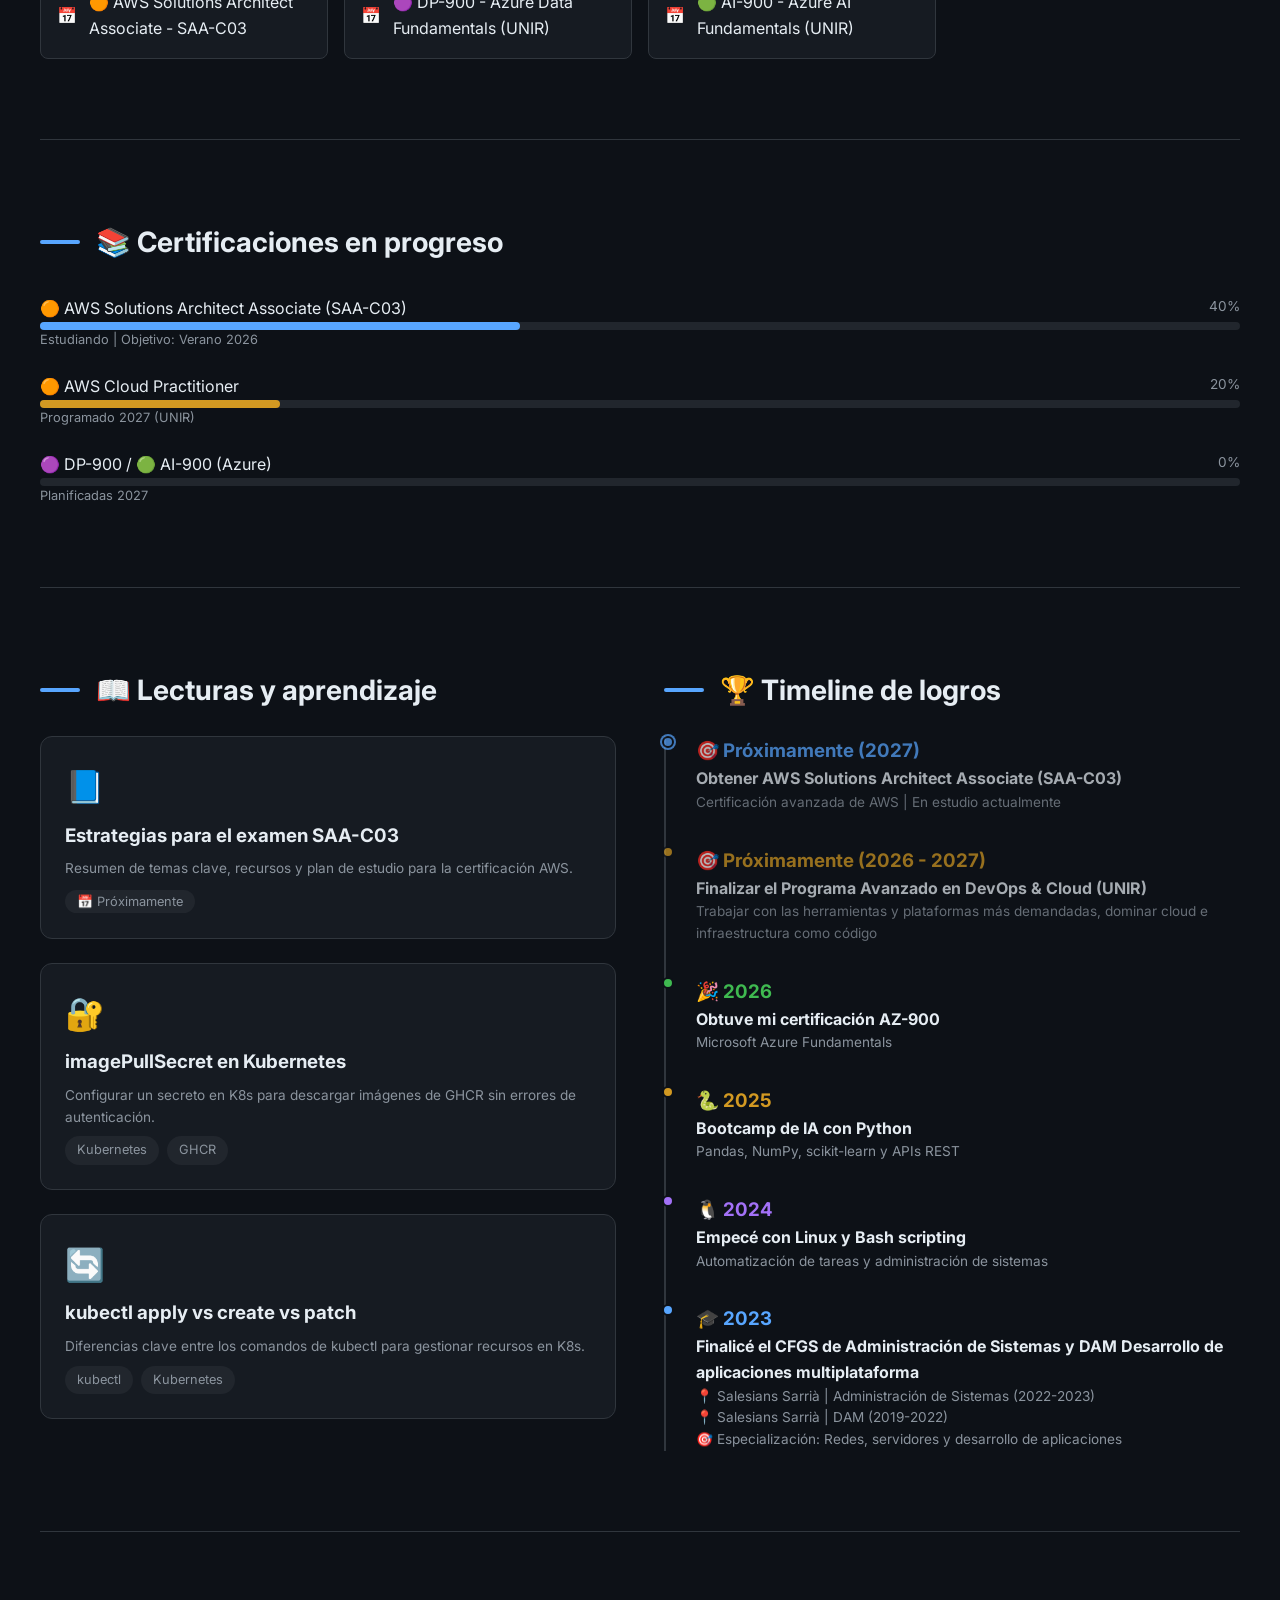
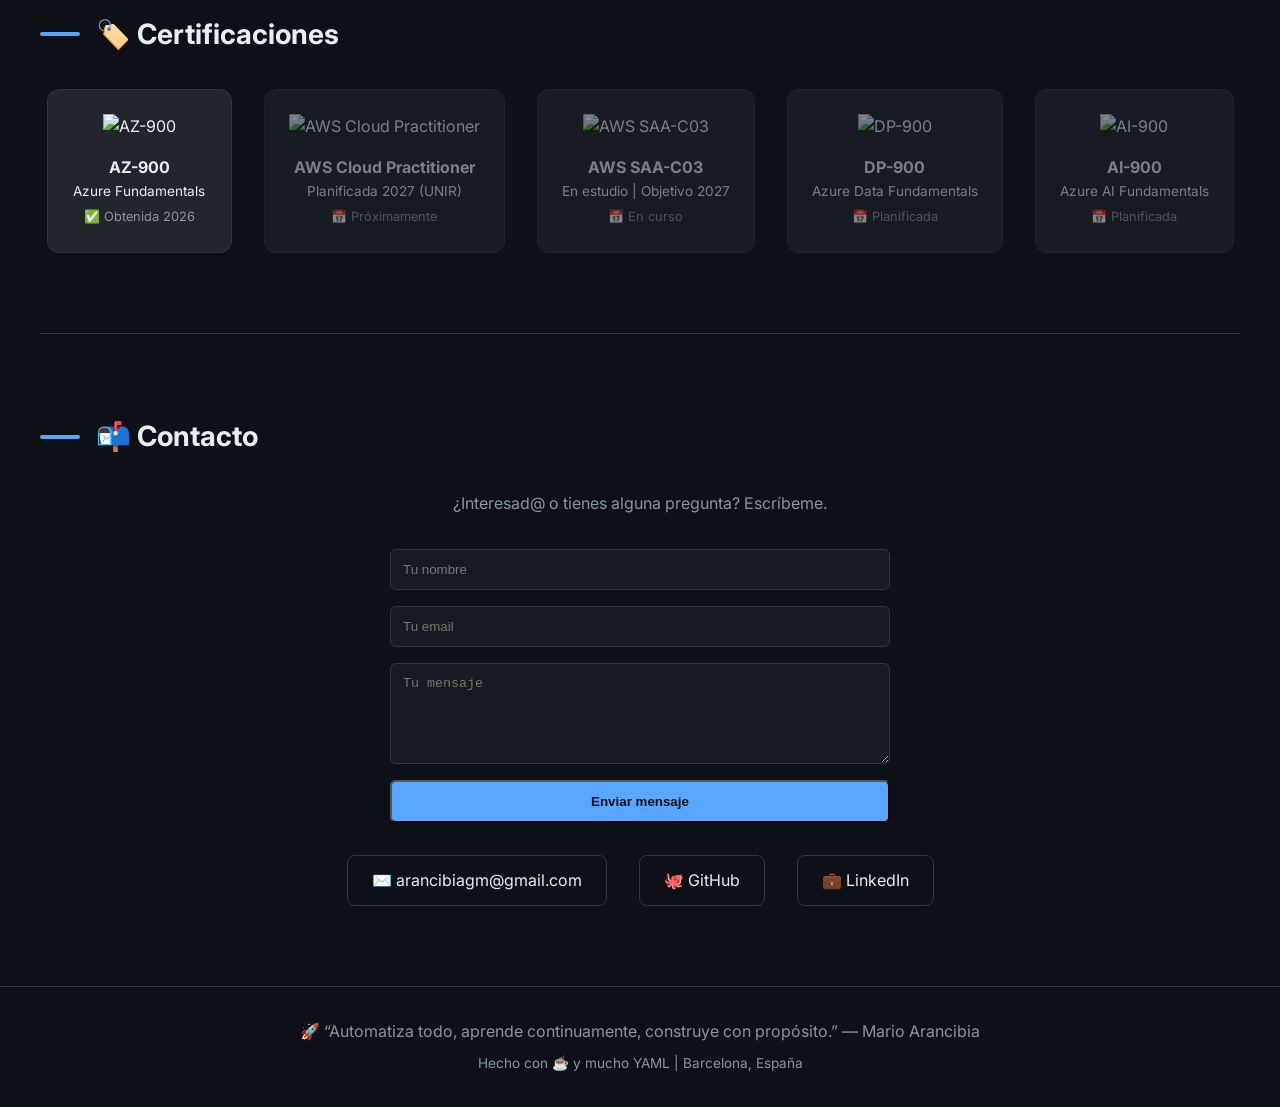
==== commit d7221dee: "Update orchestration and local development tools Removed 'kubectl' from orchestration tools and 'Vir" ====
--- a/index.html
+++ b/index.html
@@ -86,9 +86,9 @@
                 <tr><th>🏗️ IaC</th><td>Terraform</td></tr>
                 <tr><th>🔧 Gestión configuración</th><td>Ansible</td></tr>
                 <tr><th>🐳 Contenedores</th><td>Docker</td></tr>
-                <tr><th>☸️ Orquestación</th><td>Kubernetes (K8s), Minikube, kubectl, Helm</td></tr>
+                <tr><th>☸️ Orquestación</th><td>Kubernetes (K8s), Minikube, Helm</td></tr>
                 <tr><th>📜 Scripting</th><td>Python, Bash</td></tr>
-                <tr><th>💻 Desarrollo local</th><td>Vagrant, VirtualBox</td></tr>
+                <tr><th>💻 Desarrollo local</th><td>Vagrant</td></tr>
                 <tr><th>🔁 Control de versiones</th><td>Git, GitHub</td></tr>
                 
             </tbody></table>
@@ -100,7 +100,7 @@
             <div class="projects-grid">
                 <div class="project-card"><div style="display: flex; align-items: center; gap: 0.5rem; margin-bottom: 0.75rem;"><span style="font-size: 1.5rem;">🏗️</span><h3 style="font-size: 1rem; margin: 0;">terraform-vagrant</h3></div><p style="font-size: 0.8rem; color: var(--text-secondary); margin-bottom: 0.75rem;">IaC local con Terraform, Vagrant y Ansible para desplegar WordPress.</p><div class="skill-tags" style="margin-bottom: 0.75rem;"><span class="tag" style="font-size: 0.7rem;">Terraform</span><span class="tag" style="font-size: 0.7rem;">Vagrant</span><span class="tag" style="font-size: 0.7rem;">Ansible</span></div><div class="project-links"><a href="https://github.com/MarioAran/terraform-vagrant" target="_blank">→ GitHub</a></div></div>
                 <div class="project-card"><div style="display: flex; align-items: center; gap: 0.5rem; margin-bottom: 0.75rem;"><span style="font-size: 1.5rem;">☁️</span><h3 style="font-size: 1rem; margin: 0;">terraform-aws-ec2</h3></div><p style="font-size: 0.8rem; color: var(--text-secondary); margin-bottom: 0.75rem;">Despliegue de EC2 con Terraform y configuración con Ansible.</p><div class="skill-tags" style="margin-bottom: 0.75rem;"><span class="tag" style="font-size: 0.7rem;">Terraform</span><span class="tag" style="font-size: 0.7rem;">AWS EC2</span><span class="tag" style="font-size: 0.7rem;">Ansible</span></div><div class="project-links"><a href="https://github.com/MarioAran/terraform-aws-ec2-provisioning" target="_blank">→ GitHub</a></div></div>
-                <div class="project-card"><div style="display: flex; align-items: center; gap: 0.5rem; margin-bottom: 0.75rem;"><span style="font-size: 1.5rem;">🖥️</span><h3 style="font-size: 1rem; margin: 0;">vagrant-vm</h3></div><p style="font-size: 0.8rem; color: var(--text-secondary); margin-bottom: 0.75rem;">Entornos locales reproducibles con Vagrant y VirtualBox.</p><div class="skill-tags" style="margin-bottom: 0.75rem;"><span class="tag" style="font-size: 0.7rem;">Vagrant</span><span class="tag" style="font-size: 0.7rem;">VirtualBox</span><span class="tag" style="font-size: 0.7rem;">Docker</span></div><div class="project-links"><a href="https://github.com/MarioAran/vagrant-vm" target="_blank">→ GitHub</a></div></div>
+                <div class="project-card"><div style="display: flex; align-items: center; gap: 0.5rem; margin-bottom: 0.75rem;"><span style="font-size: 1.5rem;">🖥️</span><h3 style="font-size: 1rem; margin: 0;">vagrant-vm</h3></div><p style="font-size: 0.8rem; color: var(--text-secondary); margin-bottom: 0.75rem;">Entornos locales reproducibles con Vagrant</p><div class="skill-tags" style="margin-bottom: 0.75rem;"><span class="tag" style="font-size: 0.7rem;">Vagrant</span><span class="tag" style="font-size: 0.7rem;">Docker</span></div><div class="project-links"><a href="https://github.com/MarioAran/vagrant-vm" target="_blank">→ GitHub</a></div></div>
                 <div class="project-card"><div style="display: flex; align-items: center; gap: 0.5rem; margin-bottom: 0.75rem;"><span style="font-size: 1.5rem;">⚡</span><h3 style="font-size: 1rem; margin: 0;">aws-lambda-dynamodb</h3></div><p style="font-size: 0.8rem; color: var(--text-secondary); margin-bottom: 0.75rem;">API serverless con Lambda, DynamoDB y Terraform en AWS Free Tier.</p><div class="skill-tags" style="margin-bottom: 0.75rem;"><span class="tag" style="font-size: 0.7rem;">AWS Lambda</span><span class="tag" style="font-size: 0.7rem;">DynamoDB</span><span class="tag" style="font-size: 0.7rem;">Terraform</span></div><div class="project-links"><a href="https://github.com/MarioAran/aws-lambda-dynamodb" target="_blank">→ GitHub</a></div></div>
                 <div class="project-card"><div style="display: flex; align-items: center; gap: 0.5rem; margin-bottom: 0.75rem;"><span style="font-size: 1.5rem;">🔄</span><h3 style="font-size: 1rem; margin: 0;">GHCR-Simple-API</h3></div><p style="font-size: 0.8rem; color: var(--text-secondary); margin-bottom: 0.75rem;">Pipeline CI/CD con GitHub Actions, GHCR y despliegue en Kubernetes.</p><div class="skill-tags" style="margin-bottom: 0.75rem;"><span class="tag" style="font-size: 0.7rem;">GitHub Actions</span><span class="tag" style="font-size: 0.7rem;">GHCR</span><span class="tag" style="font-size: 0.7rem;">Kubernetes</span></div><div class="project-links"><a href="https://github.com/MarioAran/GHCR-Simple-API" target="_blank">→ GitHub</a></div></div>
                 <div class="project-card"><div style="display: flex; align-items: center; gap: 0.5rem; margin-bottom: 0.75rem;"><span style="font-size: 1.5rem;">🐳</span><h3 style="font-size: 1rem; margin: 0;">k8s-wordpress</h3></div><p style="font-size: 0.8rem; color: var(--text-secondary); margin-bottom: 0.75rem;">Migración de WordPress + MySQL a Kubernetes desde Docker Compose.</p><div class="skill-tags" style="margin-bottom: 0.75rem;"><span class="tag" style="font-size: 0.7rem;">Kubernetes</span><span class="tag" style="font-size: 0.7rem;">WordPress</span><span class="tag" style="font-size: 0.7rem;">MySQL</span></div><div class="project-links"><a href="https://github.com/MarioAran/k8s-wordpress" target="_blank">→ GitHub</a></div></div>
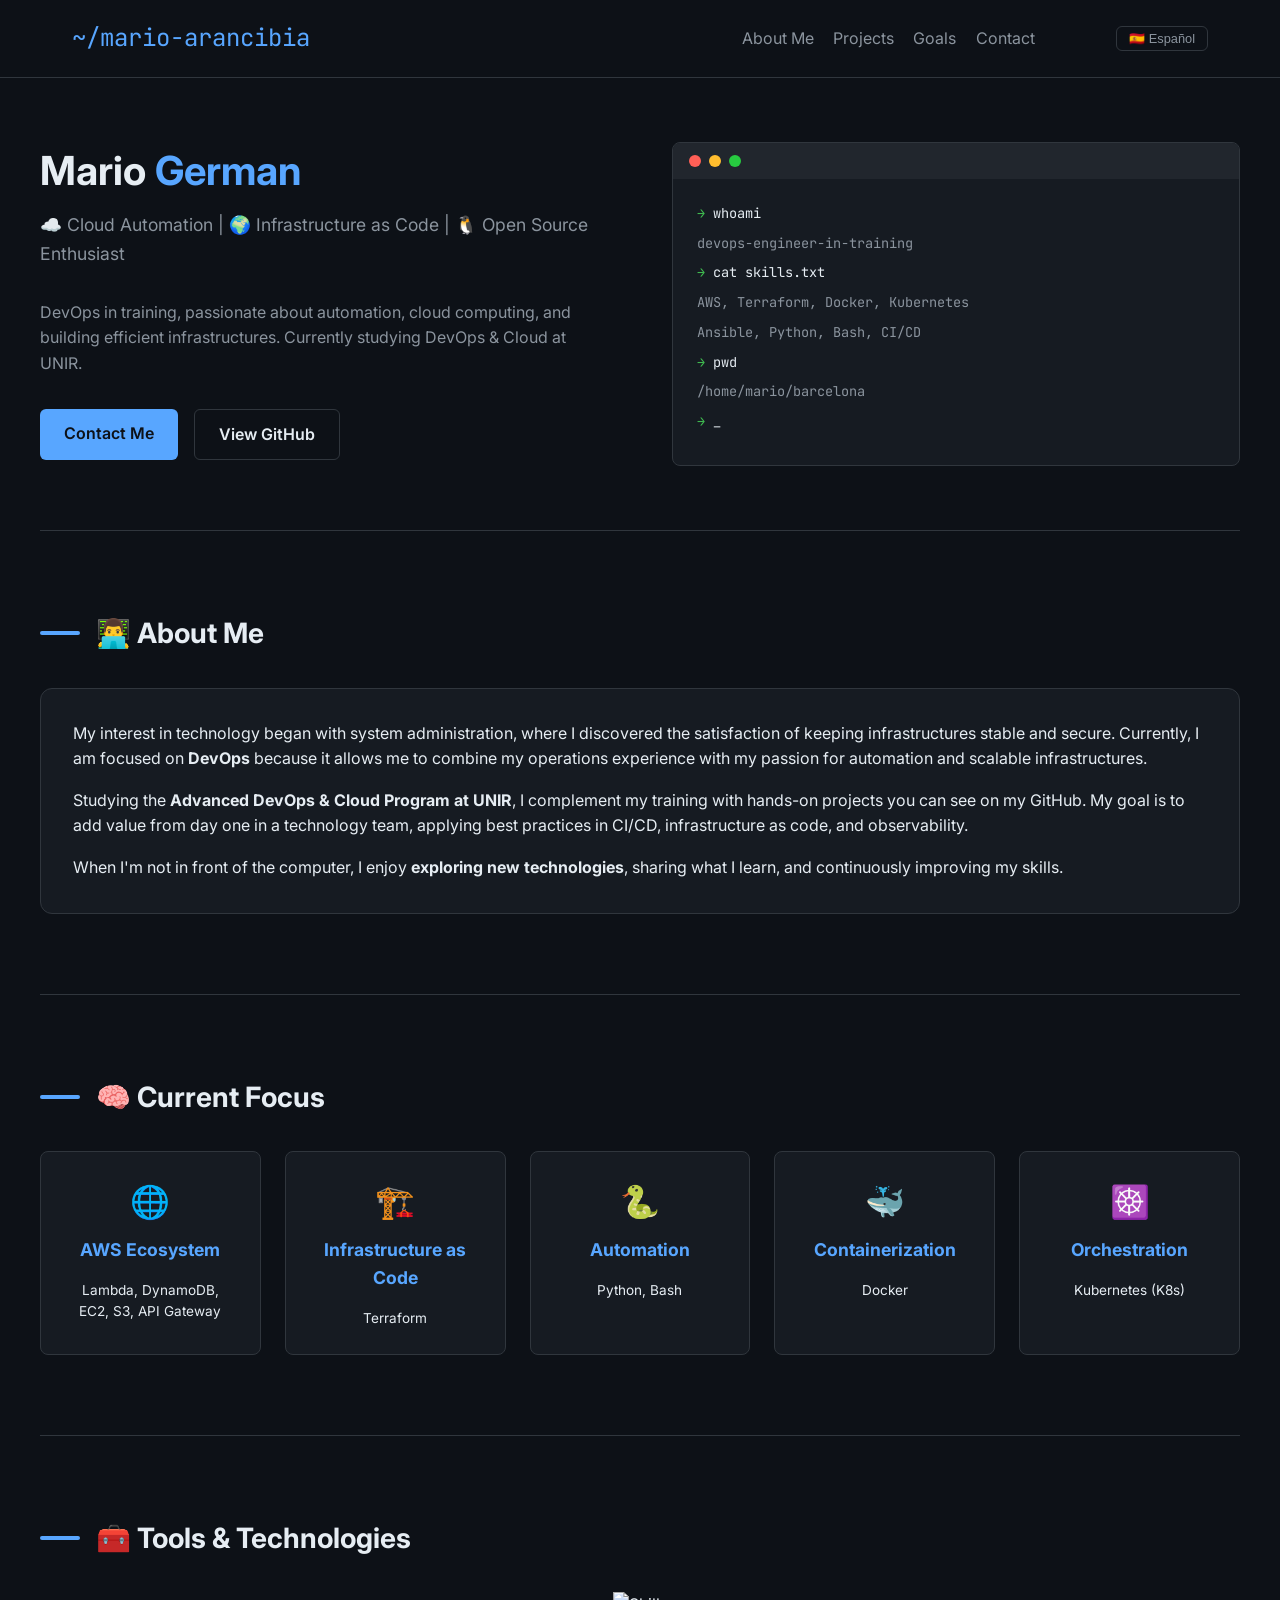
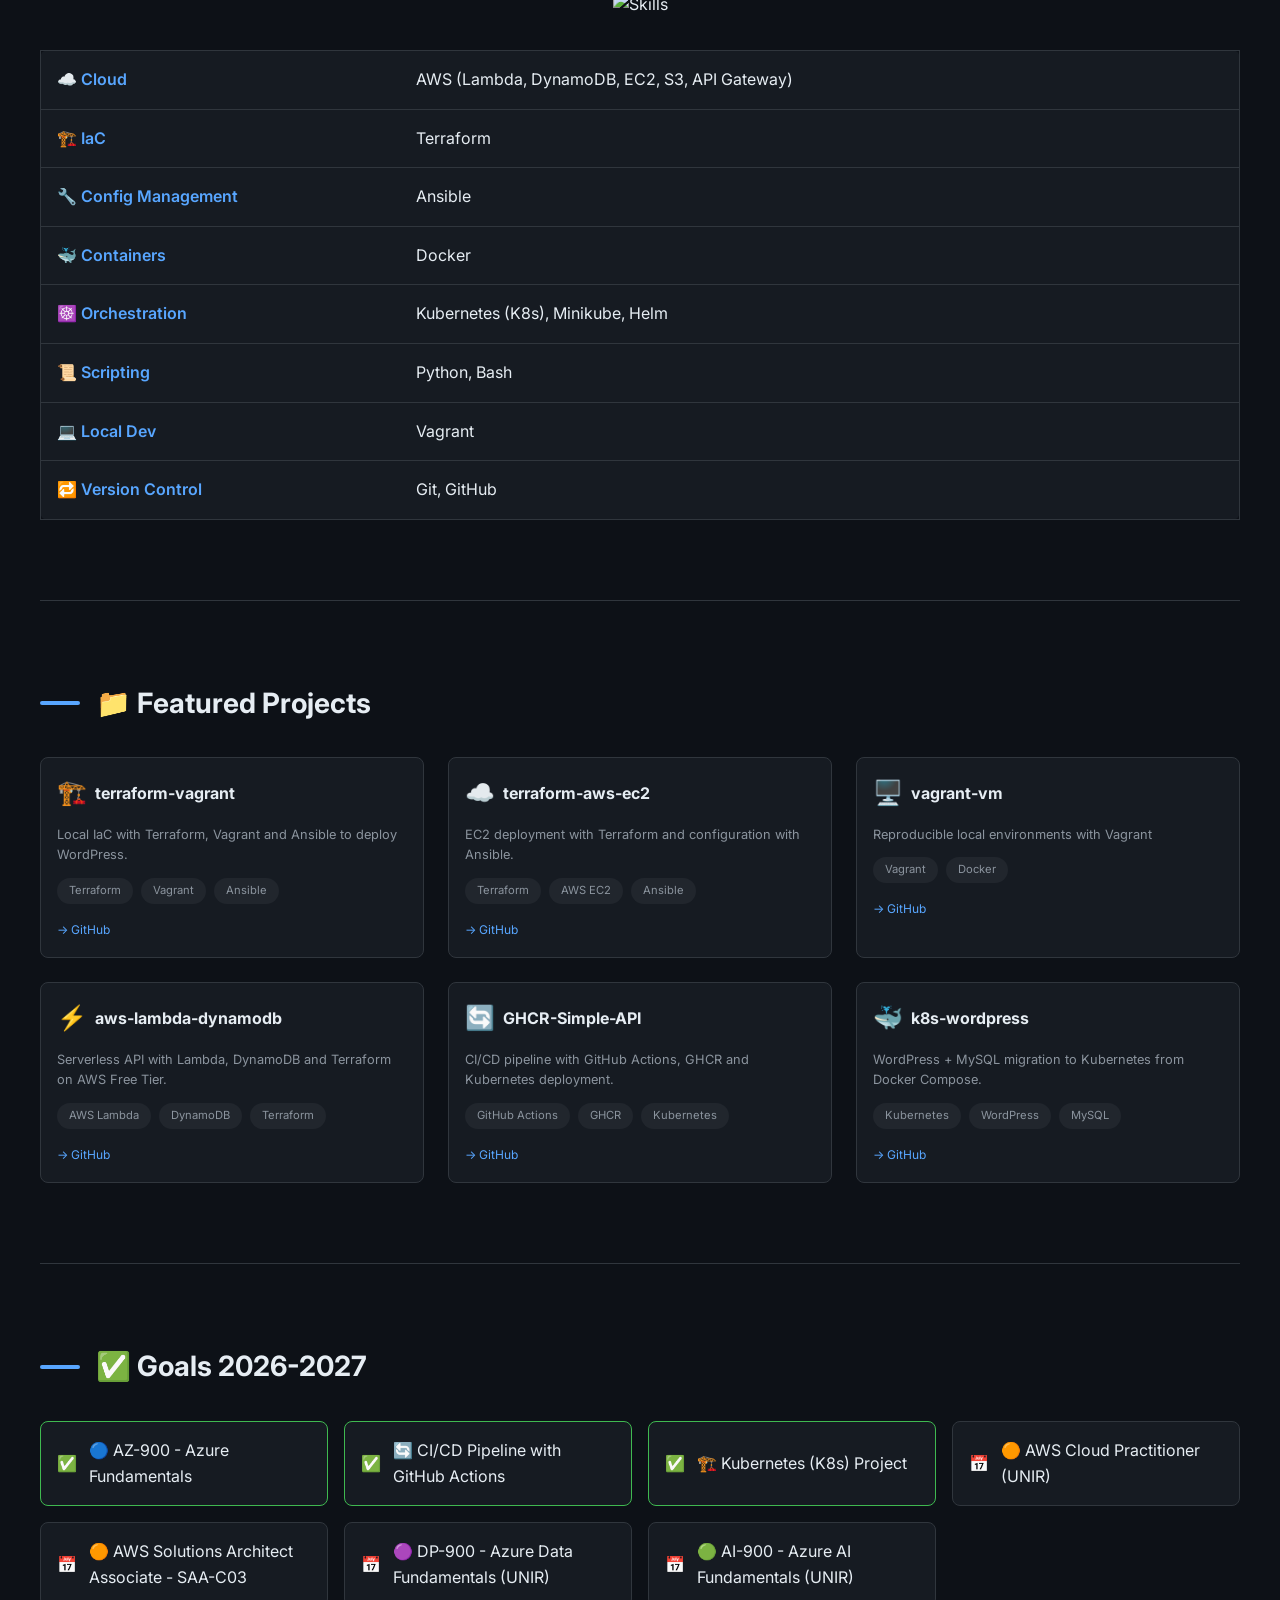
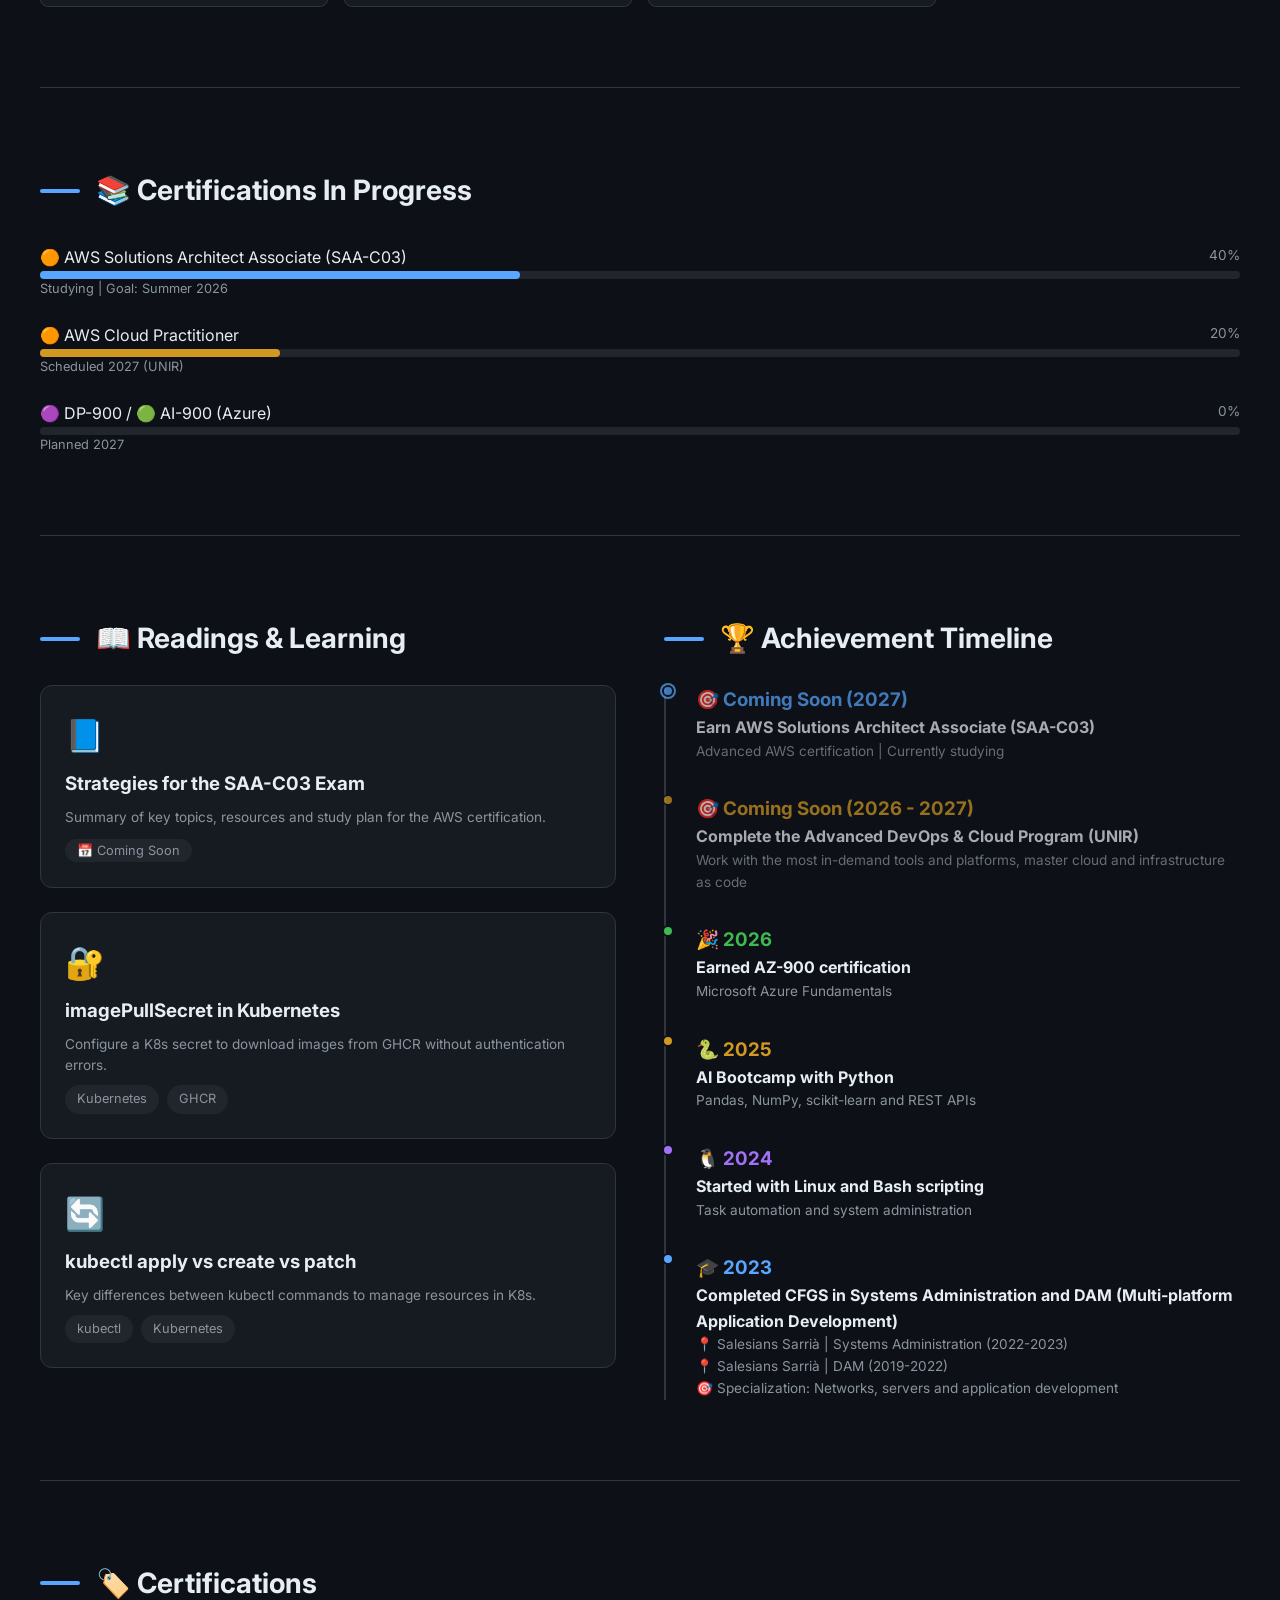
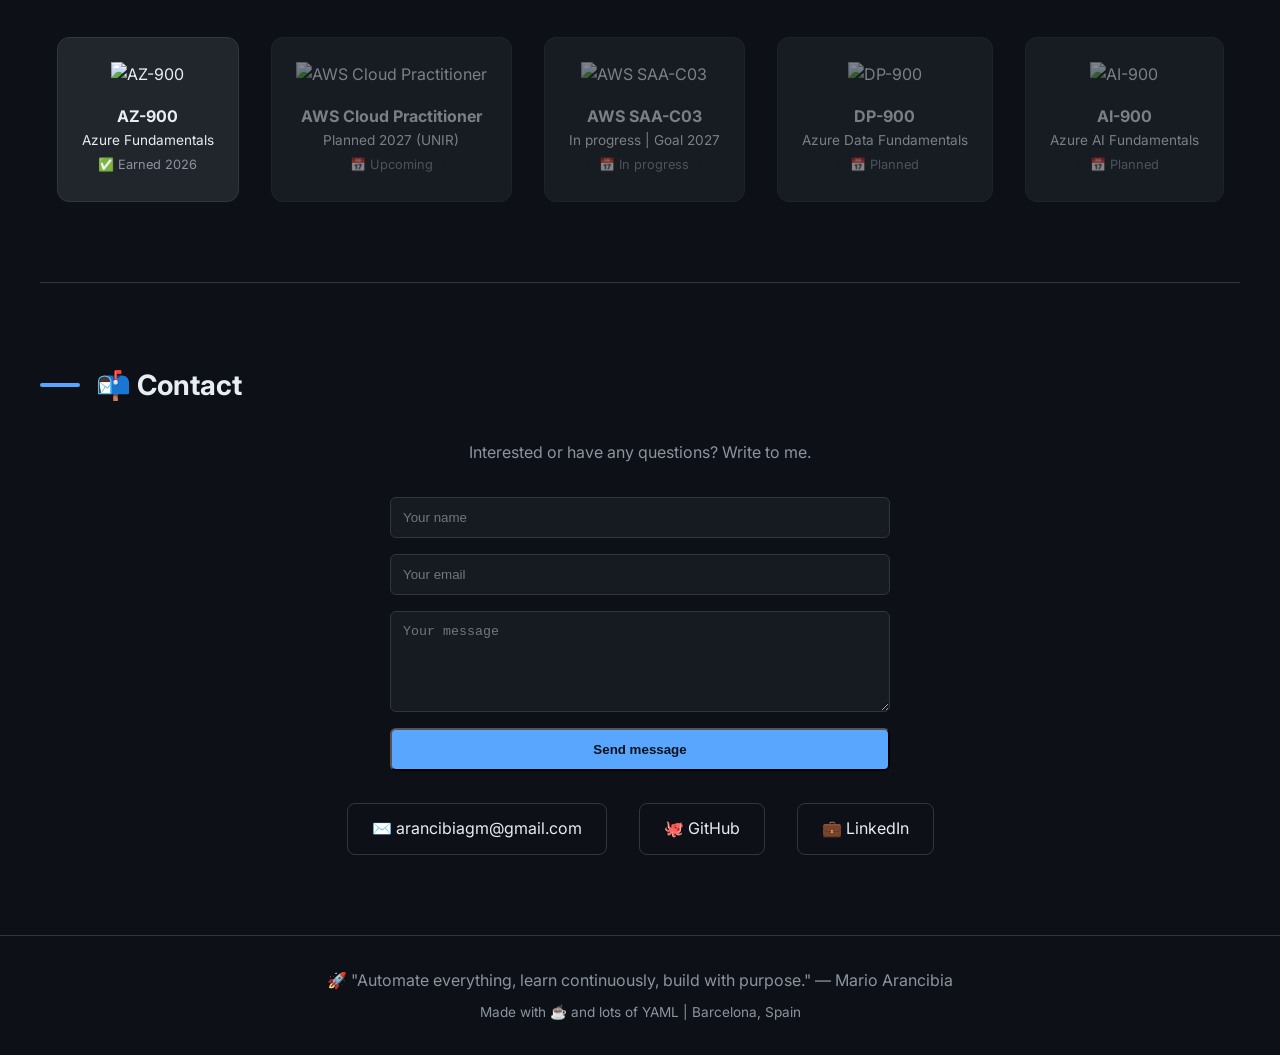
==== commit 6af10bf9: "organize" ====
--- a/index.html
+++ b/index.html
@@ -1,300 +1,12 @@
 <!DOCTYPE html>
-<html lang="es">
+<html>
 <head>
     <meta charset="UTF-8">
-    <meta name="viewport" content="width=device-width, initial-scale=1.0">
-    <meta name="description" content="Portfolio de Mario Arancibia - DevOps en formación con proyectos reales en AWS, Kubernetes, Terraform y CI/CD">
-    <title>Mario Arancibia | DevOps en formación</title>
-    <link rel="preconnect" href="https://fonts.googleapis.com">
-    <link href="https://fonts.googleapis.com/css2?family=JetBrains+Mono:wght@400;700&family=Inter:wght@400;600;700&display=swap" rel="stylesheet">
-    <link rel="stylesheet" href="css/styles.css">
+    <title>Mario Arancibia | DevOps Portfolio</title>
+    <meta http-equiv="refresh" content="0; url=/html/index_es.html">
+    <script src="js/language.js"></script>
 </head>
 <body>
-    <header>
-        <nav class="container">
-            <a href="#" class="logo">~/mario-arancibia</a>
-            <ul class="nav-links">
-                <li><a href="#about">Sobre mí</a></li>
-                <li><a href="#projects">Proyectos</a></li>
-                <li><a href="#goals">Objetivos</a></li>
-                <li><a href="#contact">Contacto</a></li>
-            </ul>
-        </nav>
-    </header>
-
-    <main>
-        <!-- Hero Section -->
-        <section class="hero container">
-            <div class="hero-content">
-                <h1>Mario <span>Arancibia</span></h1>
-                <p>☁️ Automatización en la nube | 🌍 Infraestructura como código | 🐧 Entusiasta open source</p>
-                <p style="font-size: 1rem;">DevOps en formación, apasionado por la automatización, la computación en la nube y la construcción de infraestructuras eficientes. Actualmente estudiando DevOps & Cloud en UNIR.</p>
-                <div style="display: flex; gap: 1rem; margin-top: 1.5rem;">
-                    <a href="#contact" class="btn btn-primary">Contactar</a>
-                    <a href="https://github.com/MarioAran" target="_blank" class="btn btn-outline">Ver GitHub</a>
-                </div>
-            </div>
-            <div class="terminal">
-                <div class="terminal-header">
-                    <div class="terminal-dot red"></div>
-                    <div class="terminal-dot yellow"></div>
-                    <div class="terminal-dot green"></div>
-                </div>
-                <div class="terminal-body">
-                    <div class="terminal-line"><span class="prompt">→ </span><span class="command">whoami</span></div>
-                    <div class="terminal-line output">devops-engineer-in-training</div>
-                    <div class="terminal-line"><span class="prompt">→ </span><span class="command">cat skills.txt</span></div>
-                    <div class="terminal-line output">AWS, Terraform, Docker, Kubernetes</div>
-                    <div class="terminal-line output">Ansible, Python, Bash, CI/CD</div>
-                    <div class="terminal-line"><span class="prompt">→ </span><span class="command">pwd</span></div>
-                    <div class="terminal-line output">/home/mario/barcelona</div>
-                    <div class="terminal-line"><span class="prompt">→ </span><span class="command" style="animation: blink 1s infinite;">_</span></div>
-                </div>
-            </div>
-        </section>
-
-        <!-- Sobre Mí -->
-        <section id="about" class="section container">
-            <h2 class="section-title">👨‍💻 Sobre mí</h2>
-            <div style="background: var(--bg-secondary); border: 1px solid var(--border); border-radius: 12px; padding: 2rem;">
-                <p style="margin-bottom: 1rem; line-height: 1.6;">Mi interés por la tecnología comenzó con la administración de sistemas, donde descubrí la satisfacción de mantener infraestructuras estables y seguras. Actualmente, estoy enfocado en <strong>DevOps</strong> porque me permite combinar mi experiencia en operaciones con mi pasión por la automatización y las infraestructuras escalables.</p>
-                <p style="margin-bottom: 1rem; line-height: 1.6;">Estudiando el <strong>Programa Avanzado DevOps & Cloud en UNIR</strong>, complemento mi formación con proyectos prácticos que puedes ver en mi GitHub. Mi objetivo es aportar valor desde el primer día en un equipo de tecnología, aplicando buenas prácticas de CI/CD, infraestructura como código y observabilidad.</p>
-                <p style="line-height: 1.6;">Cuando no estoy frente al ordenador, me gusta <strong>explorar nuevas tecnologías</strong>, compartir lo que aprendo y seguir formándome de manera continua.</p>
-            </div>
-        </section>
-
-        <!-- Enfoque actual -->
-        <section id="focus" class="section container">
-            <h2 class="section-title">🧠 Enfoque actual</h2>
-            <div class="skills-grid" style="grid-template-columns: repeat(auto-fit, minmax(200px, 1fr));">
-                <div class="skill-card" style="text-align: center;"><span style="font-size: 2rem;">🌐</span><h3 style="margin-top: 0.5rem;">AWS Ecosystem</h3><p style="font-size: 0.85rem;">Lambda, DynamoDB, EC2, S3, API Gateway</p></div>
-                <div class="skill-card" style="text-align: center;"><span style="font-size: 2rem;">🏗️</span><h3 style="margin-top: 0.5rem;">Infrastructure as Code</h3><p style="font-size: 0.85rem;">Terraform</p></div>
-                <div class="skill-card" style="text-align: center;"><span style="font-size: 2rem;">🐍</span><h3 style="margin-top: 0.5rem;">Automatización</h3><p style="font-size: 0.85rem;">Python, Bash</p></div>
-                <div class="skill-card" style="text-align: center;"><span style="font-size: 2rem;">🐳</span><h3 style="margin-top: 0.5rem;">Containerización</h3><p style="font-size: 0.85rem;">Docker</p></div>
-                <div class="skill-card" style="text-align: center;"><span style="font-size: 2rem;">☸️</span><h3 style="margin-top: 0.5rem;">Orquestación</h3><p style="font-size: 0.85rem;">Kubernetes (K8s)</p></div>
-            </div>
-        </section>
-
-        <!-- Skills -->
-        <section id="skills" class="section container">
-            <h2 class="section-title">🧰 Herramientas y tecnologías</h2>
-            <div style="text-align: center; margin-bottom: 2rem;">
-                <img src="https://skillicons.dev/icons?i=aws,terraform,ansible,docker,k8s,python,bash,linux,vscode,github,git" alt="Skills">
-            </div>
-            <table class="stack-table"><tbody>
-                <tr><th>☁️ Nube</th><td>AWS (Lambda, DynamoDB, EC2, S3, API Gateway)</td></tr>
-                <tr><th>🏗️ IaC</th><td>Terraform</td></tr>
-                <tr><th>🔧 Gestión configuración</th><td>Ansible</td></tr>
-                <tr><th>🐳 Contenedores</th><td>Docker</td></tr>
-                <tr><th>☸️ Orquestación</th><td>Kubernetes (K8s), Minikube, Helm</td></tr>
-                <tr><th>📜 Scripting</th><td>Python, Bash</td></tr>
-                <tr><th>💻 Desarrollo local</th><td>Vagrant</td></tr>
-                <tr><th>🔁 Control de versiones</th><td>Git, GitHub</td></tr>
-                
-            </tbody></table>
-        </section>
-
-        <!-- Proyectos destacados (2 filas x 3 columnas) -->
-        <section id="projects" class="section container">
-            <h2 class="section-title">📁 Proyectos destacados</h2>
-            <div class="projects-grid">
-                <div class="project-card"><div style="display: flex; align-items: center; gap: 0.5rem; margin-bottom: 0.75rem;"><span style="font-size: 1.5rem;">🏗️</span><h3 style="font-size: 1rem; margin: 0;">terraform-vagrant</h3></div><p style="font-size: 0.8rem; color: var(--text-secondary); margin-bottom: 0.75rem;">IaC local con Terraform, Vagrant y Ansible para desplegar WordPress.</p><div class="skill-tags" style="margin-bottom: 0.75rem;"><span class="tag" style="font-size: 0.7rem;">Terraform</span><span class="tag" style="font-size: 0.7rem;">Vagrant</span><span class="tag" style="font-size: 0.7rem;">Ansible</span></div><div class="project-links"><a href="https://github.com/MarioAran/terraform-vagrant" target="_blank">→ GitHub</a></div></div>
-                <div class="project-card"><div style="display: flex; align-items: center; gap: 0.5rem; margin-bottom: 0.75rem;"><span style="font-size: 1.5rem;">☁️</span><h3 style="font-size: 1rem; margin: 0;">terraform-aws-ec2</h3></div><p style="font-size: 0.8rem; color: var(--text-secondary); margin-bottom: 0.75rem;">Despliegue de EC2 con Terraform y configuración con Ansible.</p><div class="skill-tags" style="margin-bottom: 0.75rem;"><span class="tag" style="font-size: 0.7rem;">Terraform</span><span class="tag" style="font-size: 0.7rem;">AWS EC2</span><span class="tag" style="font-size: 0.7rem;">Ansible</span></div><div class="project-links"><a href="https://github.com/MarioAran/terraform-aws-ec2-provisioning" target="_blank">→ GitHub</a></div></div>
-                <div class="project-card"><div style="display: flex; align-items: center; gap: 0.5rem; margin-bottom: 0.75rem;"><span style="font-size: 1.5rem;">🖥️</span><h3 style="font-size: 1rem; margin: 0;">vagrant-vm</h3></div><p style="font-size: 0.8rem; color: var(--text-secondary); margin-bottom: 0.75rem;">Entornos locales reproducibles con Vagrant</p><div class="skill-tags" style="margin-bottom: 0.75rem;"><span class="tag" style="font-size: 0.7rem;">Vagrant</span><span class="tag" style="font-size: 0.7rem;">Docker</span></div><div class="project-links"><a href="https://github.com/MarioAran/vagrant-vm" target="_blank">→ GitHub</a></div></div>
-                <div class="project-card"><div style="display: flex; align-items: center; gap: 0.5rem; margin-bottom: 0.75rem;"><span style="font-size: 1.5rem;">⚡</span><h3 style="font-size: 1rem; margin: 0;">aws-lambda-dynamodb</h3></div><p style="font-size: 0.8rem; color: var(--text-secondary); margin-bottom: 0.75rem;">API serverless con Lambda, DynamoDB y Terraform en AWS Free Tier.</p><div class="skill-tags" style="margin-bottom: 0.75rem;"><span class="tag" style="font-size: 0.7rem;">AWS Lambda</span><span class="tag" style="font-size: 0.7rem;">DynamoDB</span><span class="tag" style="font-size: 0.7rem;">Terraform</span></div><div class="project-links"><a href="https://github.com/MarioAran/aws-lambda-dynamodb" target="_blank">→ GitHub</a></div></div>
-                <div class="project-card"><div style="display: flex; align-items: center; gap: 0.5rem; margin-bottom: 0.75rem;"><span style="font-size: 1.5rem;">🔄</span><h3 style="font-size: 1rem; margin: 0;">GHCR-Simple-API</h3></div><p style="font-size: 0.8rem; color: var(--text-secondary); margin-bottom: 0.75rem;">Pipeline CI/CD con GitHub Actions, GHCR y despliegue en Kubernetes.</p><div class="skill-tags" style="margin-bottom: 0.75rem;"><span class="tag" style="font-size: 0.7rem;">GitHub Actions</span><span class="tag" style="font-size: 0.7rem;">GHCR</span><span class="tag" style="font-size: 0.7rem;">Kubernetes</span></div><div class="project-links"><a href="https://github.com/MarioAran/GHCR-Simple-API" target="_blank">→ GitHub</a></div></div>
-                <div class="project-card"><div style="display: flex; align-items: center; gap: 0.5rem; margin-bottom: 0.75rem;"><span style="font-size: 1.5rem;">🐳</span><h3 style="font-size: 1rem; margin: 0;">k8s-wordpress</h3></div><p style="font-size: 0.8rem; color: var(--text-secondary); margin-bottom: 0.75rem;">Migración de WordPress + MySQL a Kubernetes desde Docker Compose.</p><div class="skill-tags" style="margin-bottom: 0.75rem;"><span class="tag" style="font-size: 0.7rem;">Kubernetes</span><span class="tag" style="font-size: 0.7rem;">WordPress</span><span class="tag" style="font-size: 0.7rem;">MySQL</span></div><div class="project-links"><a href="https://github.com/MarioAran/k8s-wordpress" target="_blank">→ GitHub</a></div></div>
-            </div>
-        </section>
-
-        <!-- Objetivos 2026-2027 -->
-        <section id="goals" class="section container">
-            <h2 class="section-title">✅ Objetivos 2026-2027</h2>
-            <div class="goals-grid">
-                <div class="goal-item completed"><span>✅</span><span>🔵 AZ-900 - Azure Fundamentals</span></div>
-                <div class="goal-item completed"><span>✅</span><span>🔄 Pipeline CI/CD con GitHub Actions</span></div>
-                <div class="goal-item completed"><span>✅</span><span>🏗️ Proyecto con Kubernetes (K8s)</span></div>
-                <div class="goal-item"><span>📅</span><span>🟠 AWS Cloud Practitioner (UNIR)</span></div>
-                <div class="goal-item"><span>📅</span><span>🟠 AWS Solutions Architect Associate - SAA-C03</span></div>
-                <div class="goal-item"><span>📅</span><span>🟣 DP-900 - Azure Data Fundamentals (UNIR)</span></div>
-                <div class="goal-item"><span>📅</span><span>🟢 AI-900 - Azure AI Fundamentals (UNIR)</span></div>
-            </div>
-        </section>
-
-        <!-- Certificaciones en progreso -->
-        <section id="cert-progress" class="section container">
-            <h2 class="section-title">📚 Certificaciones en progreso</h2>
-            <div style="display: flex; flex-direction: column; gap: 1.5rem;">
-                <div><div style="display: flex; justify-content: space-between;"><span>🟠 AWS Solutions Architect Associate (SAA-C03)</span><span style="color: var(--text-secondary); font-size: 0.85rem;">40%</span></div><div style="background: var(--bg-card); border-radius: 20px; height: 8px;"><div style="width: 40%; background: var(--accent); height: 100%; border-radius: 20px;"></div></div><p style="color: var(--text-secondary); font-size: 0.8rem;">Estudiando | Objetivo: Verano 2026</p></div>
-                <div><div style="display: flex; justify-content: space-between;"><span>🟠 AWS Cloud Practitioner</span><span style="color: var(--text-secondary); font-size: 0.85rem;">20%</span></div><div style="background: var(--bg-card); border-radius: 20px; height: 8px;"><div style="width: 20%; background: var(--accent-orange); height: 100%; border-radius: 20px;"></div></div><p style="color: var(--text-secondary); font-size: 0.8rem;">Programado 2027 (UNIR)</p></div>
-                <div><div style="display: flex; justify-content: space-between;"><span>🟣 DP-900 / 🟢 AI-900 (Azure)</span><span style="color: var(--text-secondary); font-size: 0.85rem;">0%</span></div><div style="background: var(--bg-card); border-radius: 20px; height: 8px;"><div style="width: 0%; background: var(--accent-purple); height: 100%; border-radius: 20px;"></div></div><p style="color: var(--text-secondary); font-size: 0.8rem;">Planificadas 2027</p></div>
-            </div>
-        </section>
-
-        <!-- Lecturas y aprendizaje + Timeline de logros (2 columnas) -->
-        <section class="section container">
-            <div style="display: grid; grid-template-columns: repeat(2, 1fr); gap: 3rem;">
-                
-                <!-- Columna izquierda: Lecturas y aprendizaje -->
-                <div>
-                    <h2 class="section-title" style="margin-bottom: 1.5rem;">📖 Lecturas y aprendizaje</h2>
-                    <div style="display: flex; flex-direction: column; gap: 1.5rem;">
-                        <div style="background: var(--bg-secondary); border: 1px solid var(--border); border-radius: 12px; padding: 1.5rem;">
-                            <div style="font-size: 2rem;">📘</div>
-                            <h3 style="margin-top: 0.5rem;">Estrategias para el examen SAA-C03</h3>
-                            <p style="color: var(--text-secondary); font-size: 0.85rem; margin: 0.5rem 0;">Resumen de temas clave, recursos y plan de estudio para la certificación AWS.</p>
-                            <span class="tag">📅 Próximamente</span>
-                        </div>
-                        <div style="background: var(--bg-secondary); border: 1px solid var(--border); border-radius: 12px; padding: 1.5rem;">
-                            <div style="font-size: 2rem;">🔐</div>
-                            <h3 style="margin-top: 0.5rem;">imagePullSecret en Kubernetes</h3>
-                            <p style="color: var(--text-secondary); font-size: 0.85rem; margin: 0.5rem 0;">Configurar un secreto en K8s para descargar imágenes de GHCR sin errores de autenticación.</p>
-                            <div class="skill-tags"><span class="tag">Kubernetes</span><span class="tag">GHCR</span></div>
-                        </div>
-                        <div style="background: var(--bg-secondary); border: 1px solid var(--border); border-radius: 12px; padding: 1.5rem;">
-                            <div style="font-size: 2rem;">🔄</div>
-                            <h3 style="margin-top: 0.5rem;">kubectl apply vs create vs patch</h3>
-                            <p style="color: var(--text-secondary); font-size: 0.85rem; margin: 0.5rem 0;">Diferencias clave entre los comandos de kubectl para gestionar recursos en K8s.</p>
-                            <div class="skill-tags"><span class="tag">kubectl</span><span class="tag">Kubernetes</span></div>
-                        </div>
-                    </div>
-                </div>
-
-                <!-- Columna derecha: Timeline de logros -->
-                <!-- Timeline de logros (Pasado + Futuro) -->
-                <div>
-                    <h2 class="section-title" style="margin-bottom: 1.5rem;">🏆 Timeline de logros</h2>
-                    <div style="position: relative; padding-left: 2rem;">
-                        <div style="position: absolute; left: 0; top: 0; bottom: 0; width: 2px; background: var(--border);"></div>
-                        
-                        <!-- HITO FUTURO: SAA-C03 (el primero, más cercano) -->
-                        <div style="position: relative; margin-bottom: 2rem; opacity: 0.7;">
-                            <div style="position: absolute; left: -2.1rem; top: 0; width: 12px; height: 12px; background: var(--accent); border-radius: 50%; border: 2px solid var(--bg-primary); box-shadow: 0 0 0 2px var(--accent);"></div>
-                            <h3 style="color: var(--accent);">🎯 Próximamente (2027)</h3>
-                            <p><strong>Obtener AWS Solutions Architect Associate (SAA-C03)</strong></p>
-                            <p style="color: var(--text-secondary); font-size: 0.85rem;">Certificación avanzada de AWS | En estudio actualmente</p>
-                        </div>
-
-                        <!-- HITO FUTURO: Finalizar AZ-900 (si ya lo tienes, cámbialo a completado) -->
-                        <div style="position: relative; margin-bottom: 2rem; opacity: 0.7;">
-                            <div style="position: absolute; left: -2.1rem; top: 0; width: 12px; height: 12px; background: var(--accent-orange); border-radius: 50%; border: 2px solid var(--bg-primary);"></div>
-                            <h3 style="color: var(--accent-orange);">🎯 Próximamente (2026 - 2027)</h3>
-                            <p><strong>Finalizar el Programa Avanzado en DevOps & Cloud (UNIR)</strong></p>
-                            <p style="color: var(--text-secondary); font-size: 0.85rem;">Trabajar con las herramientas y plataformas más demandadas, dominar cloud e infraestructura como código</p>
-                        </div>
-
-                        <!-- HITO PASADO: AZ-900 (si ya lo tienes, mantenlo o ajusta la fecha) -->
-                        <div style="position: relative; margin-bottom: 2rem;">
-                            <div style="position: absolute; left: -2.1rem; top: 0; width: 12px; height: 12px; background: var(--accent-green); border-radius: 50%; border: 2px solid var(--bg-primary);"></div>
-                            <h3 style="color: var(--accent-green);">🎉 2026</h3>
-                            <p><strong>Obtuve mi certificación AZ-900</strong></p>
-                            <p style="color: var(--text-secondary); font-size: 0.85rem;">Microsoft Azure Fundamentals</p>
-                        </div>
-                        
-                        <!-- HITO PASADO: Bootcamp IA -->
-                        <div style="position: relative; margin-bottom: 2rem;">
-                            <div style="position: absolute; left: -2.1rem; top: 0; width: 12px; height: 12px; background: var(--accent-orange); border-radius: 50%; border: 2px solid var(--bg-primary);"></div>
-                            <h3 style="color: var(--accent-orange);">🐍 2025</h3>
-                            <p><strong>Bootcamp de IA con Python</strong></p>
-                            <p style="color: var(--text-secondary); font-size: 0.85rem;">Pandas, NumPy, scikit-learn y APIs REST</p>
-                        </div>
-                        
-                        <!-- HITO PASADO: Linux -->
-                        <div style="position: relative; margin-bottom: 2rem;">
-                            <div style="position: absolute; left: -2.1rem; top: 0; width: 12px; height: 12px; background: var(--accent-purple); border-radius: 50%; border: 2px solid var(--bg-primary);"></div>
-                            <h3 style="color: var(--accent-purple);">🐧 2024</h3>
-                            <p><strong>Empecé con Linux y Bash scripting</strong></p>
-                            <p style="color: var(--text-secondary); font-size: 0.85rem;">Automatización de tareas y administración de sistemas</p>
-                        </div>
-
-                        <!-- HITO PASADO: CFGS -->
-                        <div style="position: relative;">
-                            <div style="position: absolute; left: -2.1rem; top: 0; width: 12px; height: 12px; background: var(--accent); border-radius: 50%; border: 2px solid var(--bg-primary);"></div>
-                            <h3 style="color: var(--accent);">🎓 2023</h3>
-                            <p><strong>Finalicé el CFGS de Administración de Sistemas y DAM Desarrollo de aplicaciones multiplataforma</strong></p>
-                            <p style="color: var(--text-secondary); font-size: 0.85rem;">   📍 Salesians Sarrià | Administración de Sistemas (2022-2023)<br>
-                                                                                            📍 Salesians Sarrià | DAM (2019-2022)<br>
-                                                                                            🎯 Especialización: Redes, servidores y desarrollo de aplicaciones</p>
-                        </div>
-                    </div>
-                </div>
-
-            </div>
-        </section>
-
-        <!-- Certificaciones obtenidas -->
-        <section id="certifications" class="section container">
-            <h2 class="section-title">🏷️ Certificaciones</h2>
-            <div style="display: flex; flex-wrap: wrap; gap: 2rem; justify-content: center;">
-                
-                <!-- AZ-900 (completada) -->
-                <div class="certificate-badge">
-                    <img src="https://images.credly.com/size/340x340/images/be8fcaeb-c769-4858-b567-ffaaa73ce8cf/image.png" alt="AZ-900" width="100">
-                    <h4>AZ-900</h4>
-                    <p style="font-size: 0.85rem;">Azure Fundamentals</p>
-                    <span class="tag">✅ Obtenida 2026</span>
-                </div>
-
-                <!-- AWS Cloud Practitioner (futuro - 50% opacidad) -->
-                <div class="certificate-badge" style="opacity: 0.5;">
-                    <img src="https://miro.medium.com/v2/resize:fit:1200/format:webp/0*QmwLN0c1n0hTBziU.png" alt="AWS Cloud Practitioner" width="100">
-                    <h4>AWS Cloud Practitioner</h4>
-                    <p style="font-size: 0.85rem;">Planificada 2027 (UNIR)</p>
-                    <span class="tag">📅 Próximamente</span>
-                </div>
-
-                <!-- AWS SAA-C03 (futuro - 50% opacidad) -->
-                <div class="certificate-badge" style="opacity: 0.5;">
-                    <img src="https://img-c.udemycdn.com/open-badges/v2/badge-class/1641170563/image8965422010918071331.png" alt="AWS SAA-C03" width="100">
-                    <h4>AWS SAA-C03</h4>
-                    <p style="font-size: 0.85rem;">En estudio | Objetivo 2027</p>
-                    <span class="tag">📅 En curso</span>
-                </div>
-
-                <!-- DP-900 (futuro - 50% opacidad) -->
-                <div class="certificate-badge" style="opacity: 0.5;">
-                    <img src="https://img-c.udemycdn.com/open-badges/v2/badge-class/1102602181/azure-data-fundamentals-600x60010537519379605356050.png" alt="DP-900" width="100">
-                    <h4>DP-900</h4>
-                    <p style="font-size: 0.85rem;">Azure Data Fundamentals</p>
-                    <span class="tag">📅 Planificada</span>
-                </div>
-
-                <!-- AI-900 (futuro - 50% opacidad) -->
-                <div class="certificate-badge" style="opacity: 0.5;">
-                    <img src="https://img-c.udemycdn.com/open-badges/v2/badge-class/1746771307/azure-ai-fundamentals-600x60015122646114520842826.png" alt="AI-900" width="100">
-                    <h4>AI-900</h4>
-                    <p style="font-size: 0.85rem;">Azure AI Fundamentals</p>
-                    <span class="tag">📅 Planificada</span>
-                </div>
-
-            </div>
-        </section>
-
-        <!-- Contacto -->
-        <section id="contact" class="section container">
-            <h2 class="section-title">📬 Contacto</h2>
-            <div class="contact-content">
-                <p>¿Interesad@ o tienes alguna pregunta? Escríbeme.</p>
-                <form action="https://formspree.io/f/mojbawaj" method="POST" style="display: flex; flex-direction: column; gap: 1rem; max-width: 500px; margin: 2rem auto;">
-                    <input type="text" name="nombre" placeholder="Tu nombre" required style="padding: 0.75rem; border-radius: 6px; border: 1px solid var(--border); background: var(--bg-secondary); color: var(--text-primary);">
-                    <input type="email" name="email" placeholder="Tu email" required style="padding: 0.75rem; border-radius: 6px; border: 1px solid var(--border); background: var(--bg-secondary); color: var(--text-primary);">
-                    <textarea name="mensaje" placeholder="Tu mensaje" rows="5" required style="padding: 0.75rem; border-radius: 6px; border: 1px solid var(--border); background: var(--bg-secondary); color: var(--text-primary);"></textarea>
-                    <button type="submit" class="btn btn-primary" style="cursor: pointer;">Enviar mensaje</button>
-                </form>
-                <div class="contact-links">
-                    <a href="mailto:arancibiagm@gmail.com" class="contact-link">✉️ arancibiagm@gmail.com</a>
-                    <a href="https://github.com/MarioAran" target="_blank" class="contact-link">🐙 GitHub</a>
-                    <a href="https://linkedin.com/in/mario-german-arancibia-perez" target="_blank" class="contact-link">💼 LinkedIn</a>
-                </div>
-            </div>
-        </section>
-    </main>
-
-    <footer>
-        <div class="container">
-            <p>🚀 “Automatiza todo, aprende continuamente, construye con propósito.” — Mario Arancibia</p>
-            <p style="margin-top: 0.5rem; font-size: 0.85rem;">Hecho con ☕ y mucho YAML | Barcelona, España</p>
-        </div>
-    </footer>
+    <p>Redirigiendo...</p>
 </body>
-</html>
+</html>
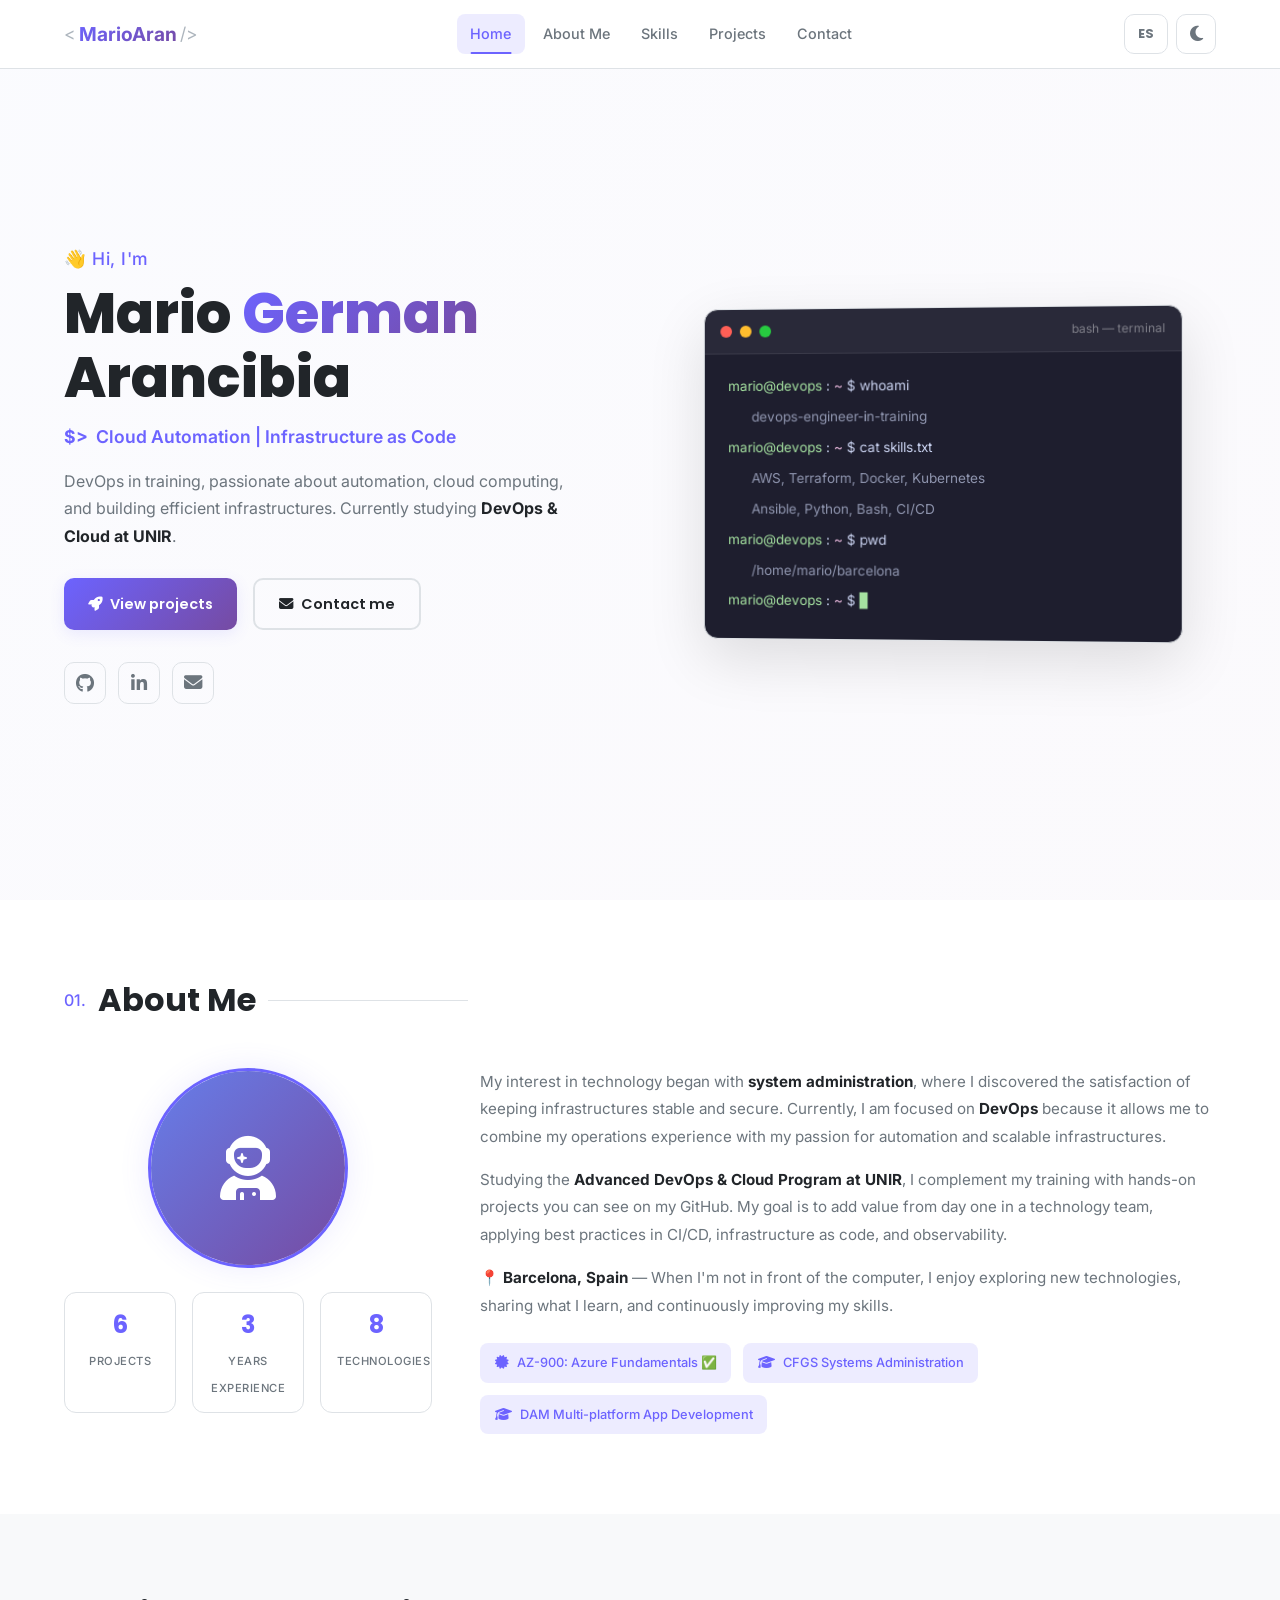
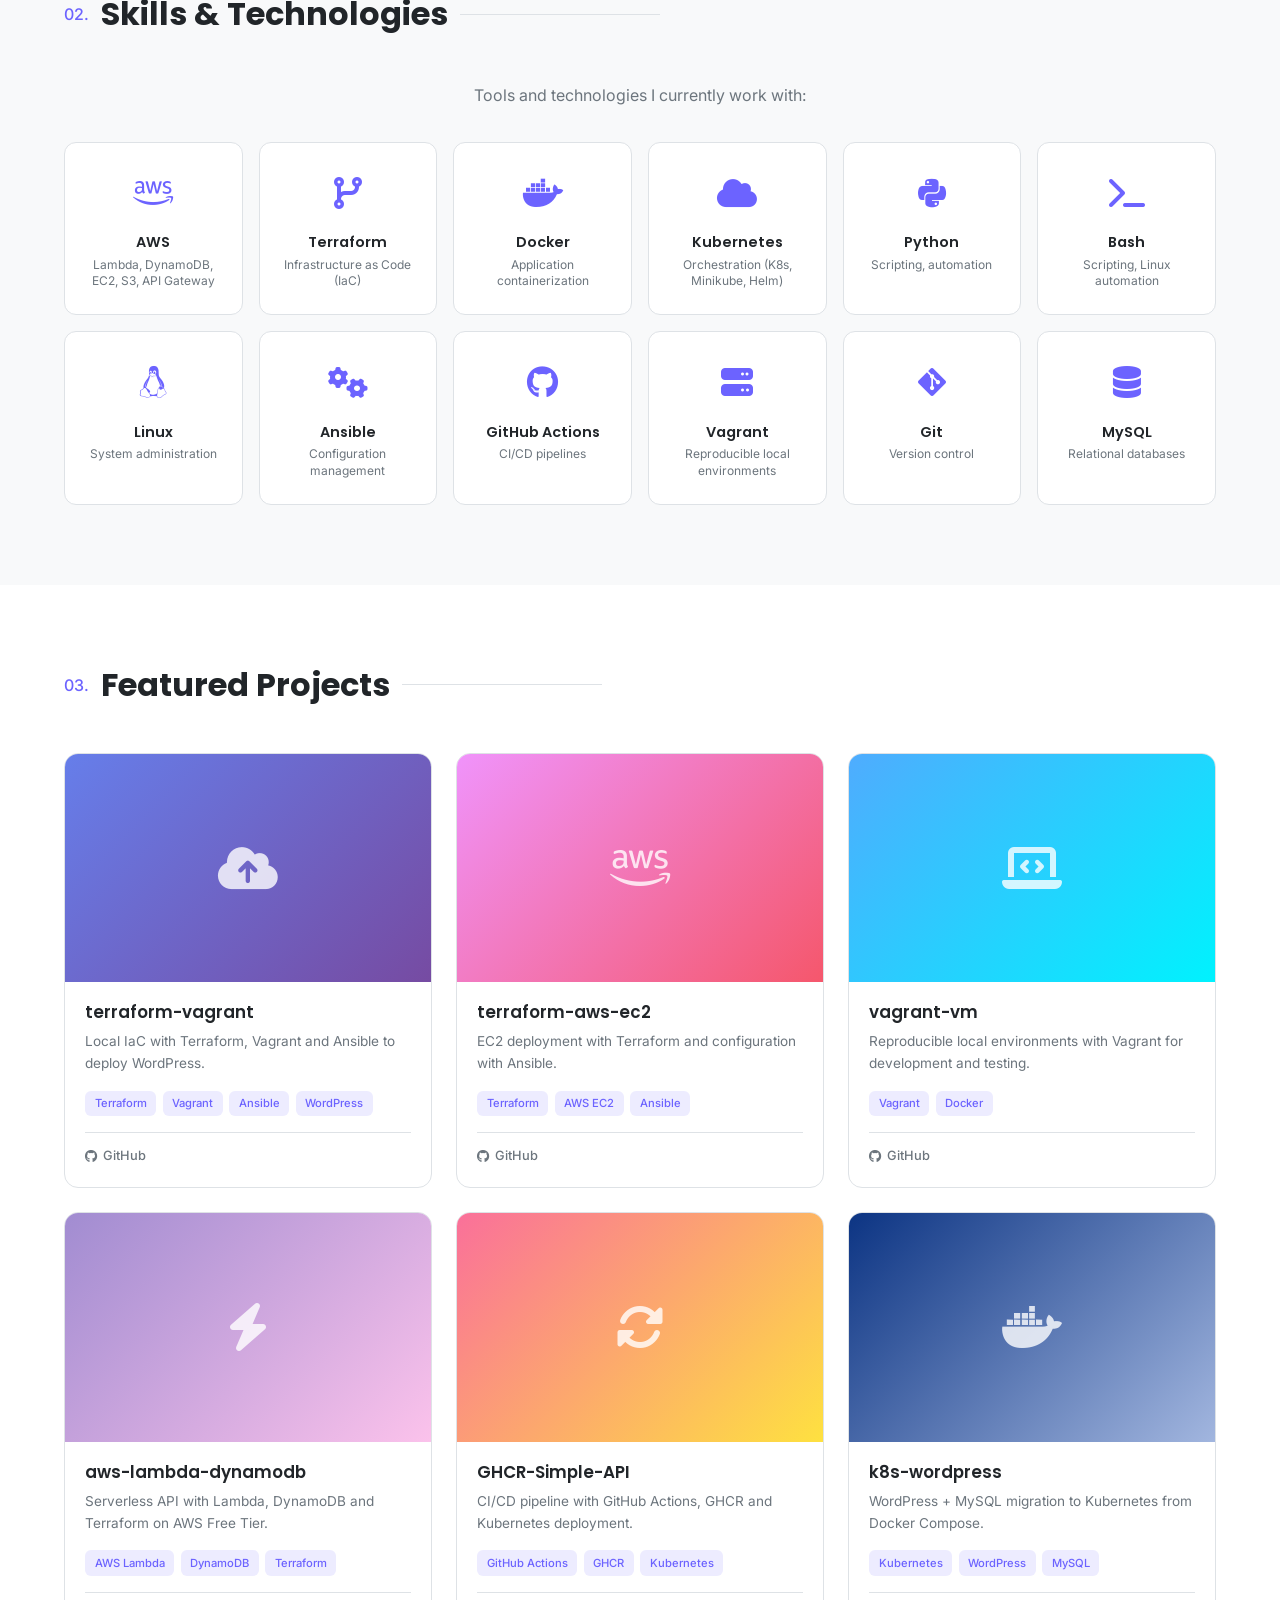
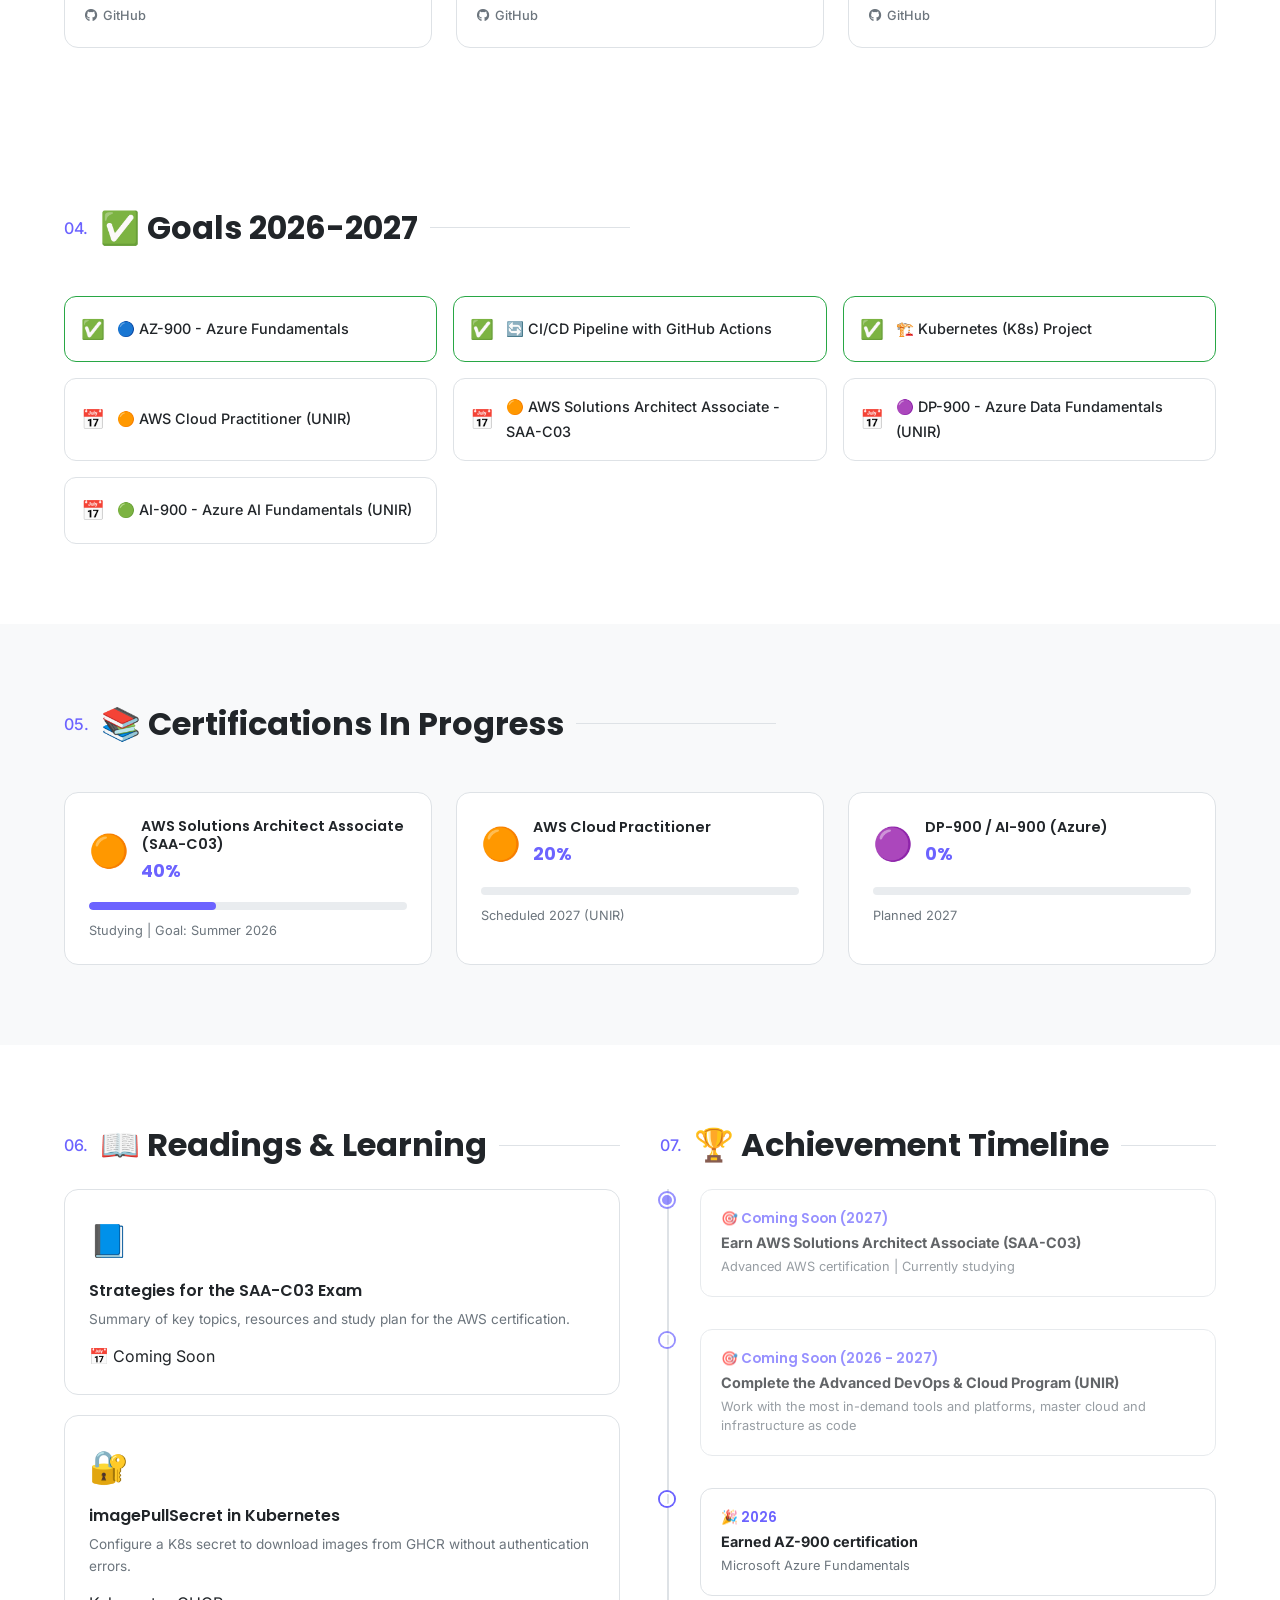
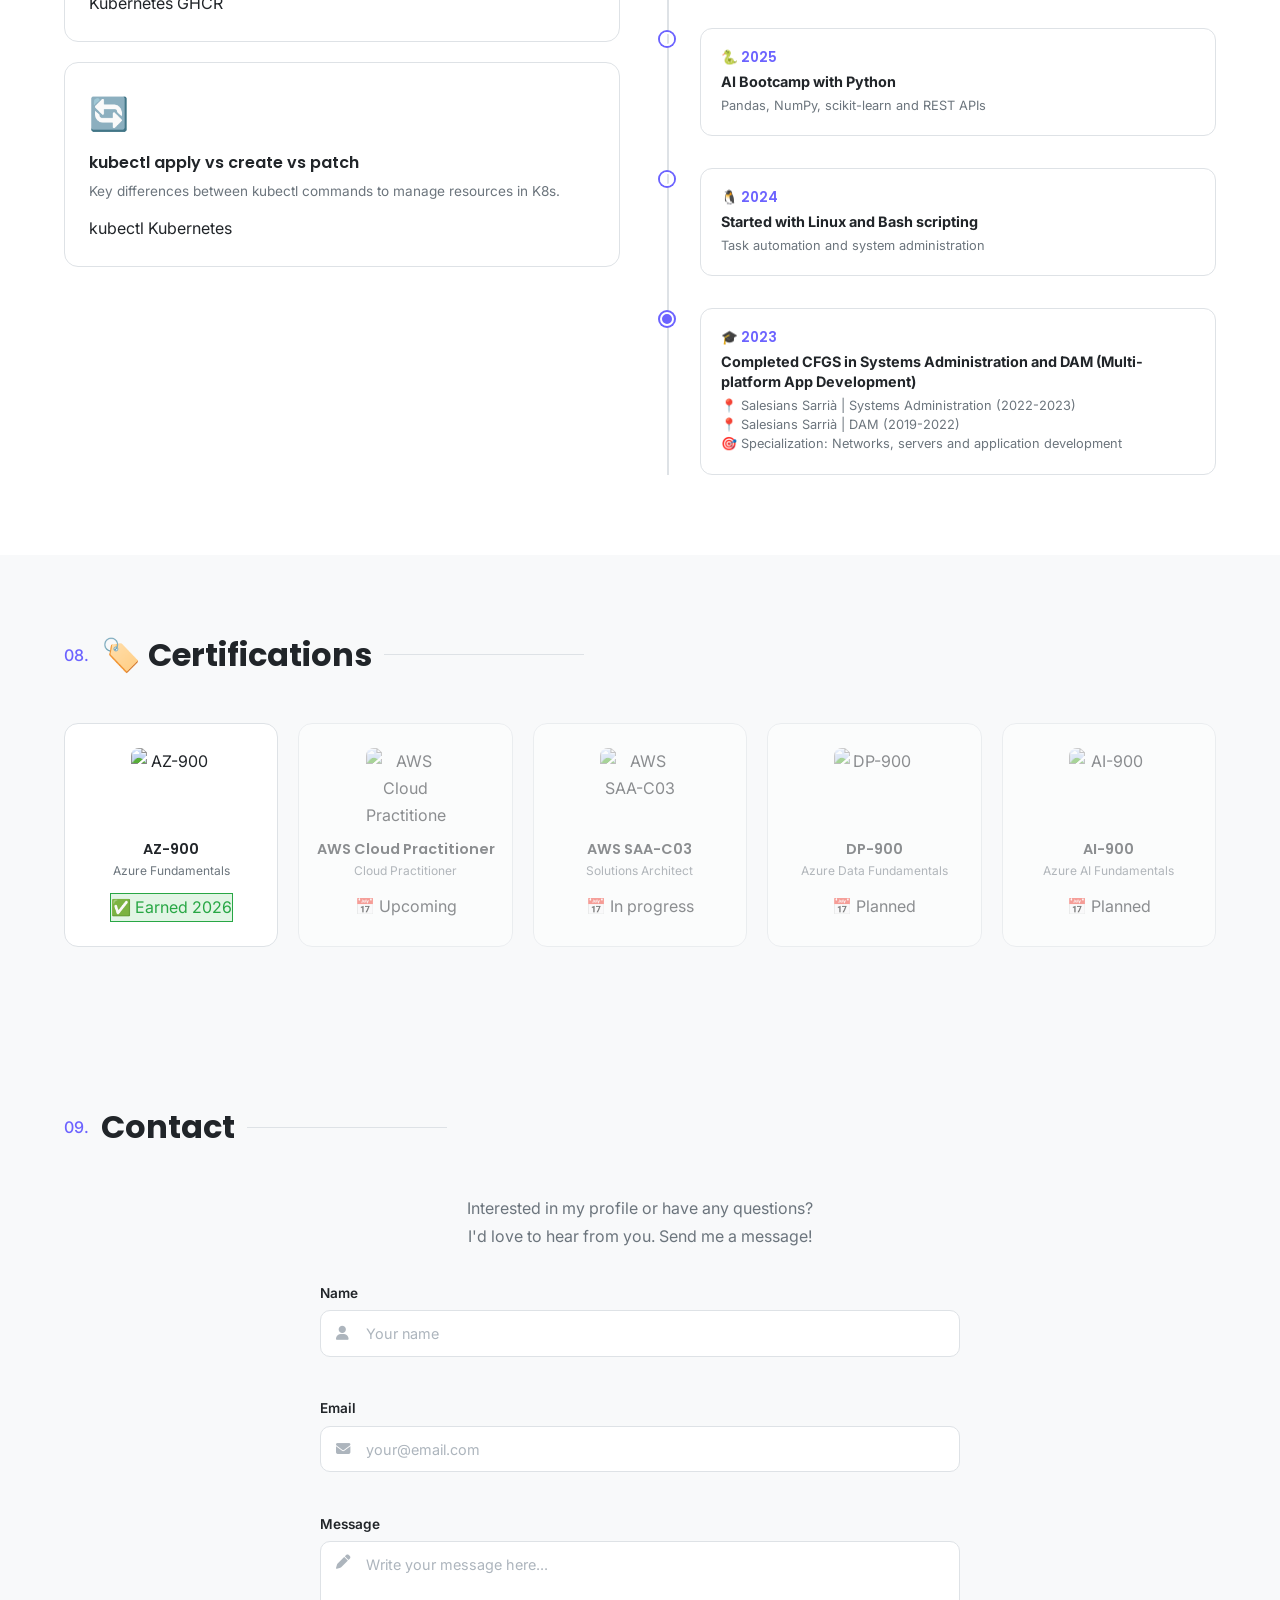
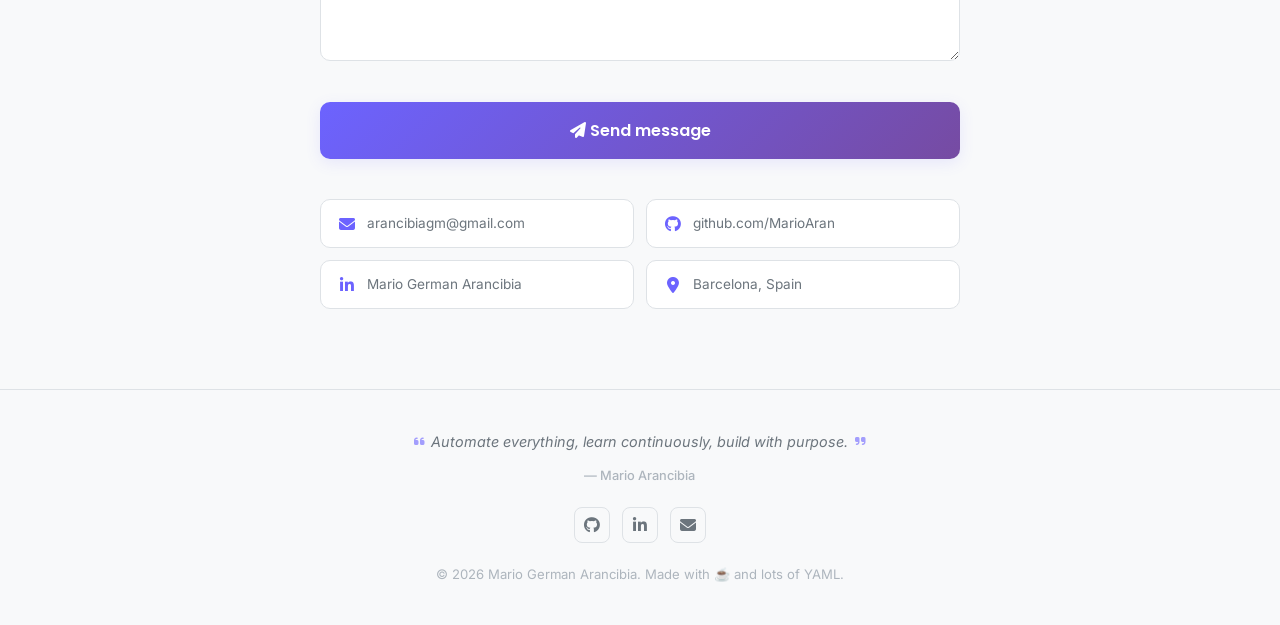
==== commit 7fc58186: "update" ====
--- a/index.html
+++ b/index.html
@@ -1,12 +1,844 @@
 <!DOCTYPE html>
-<html>
+<html lang="es" data-theme="light">
 <head>
     <meta charset="UTF-8">
-    <title>Mario Arancibia | DevOps Portfolio</title>
-    <meta http-equiv="refresh" content="0; url=/html/index_es.html">
-    <script src="js/language.js"></script>
+    <meta name="viewport" content="width=device-width, initial-scale=1.0">
+    <meta name="description" content="Portfolio de Mario Arancibia - DevOps en formación con proyectos en AWS, Kubernetes, Terraform y CI/CD">
+    <meta name="keywords" content="DevOps, AWS, Terraform, Kubernetes, Docker, CI/CD, Cloud">
+    <meta name="author" content="Mario German Arancibia">
+    <title data-i18n="page-title">Mario Arancibia | DevOps Portfolio</title>
+
+    <!-- Google Fonts: Inter + Poppins -->
+    <link rel="preconnect" href="https://fonts.googleapis.com">
+    <link rel="preconnect" href="https://fonts.gstatic.com" crossorigin>
+    <link href="https://fonts.googleapis.com/css2?family=Inter:wght@300;400;500;600;700&family=Poppins:wght@400;500;600;700;800&display=swap" rel="stylesheet">
+
+    <!-- Font Awesome 6 (Free) -->
+    <link rel="stylesheet" href="https://cdnjs.cloudflare.com/ajax/libs/font-awesome/6.5.1/css/all.min.css" crossorigin="anonymous">
+
+    <!-- EmailJS SDK -->
+    <script src="https://cdn.jsdelivr.net/npm/@emailjs/browser@4/dist/email.min.js"></script>
+
+    <!-- Typed.js -->
+    <script src="https://cdn.jsdelivr.net/npm/typed.js@2.1.0/dist/typed.umd.min.js"></script>
+
+    <link rel="stylesheet" href="styles.css">
 </head>
 <body>
-    <p>Redirigiendo...</p>
+
+    <!-- ===================== LOADER ===================== -->
+    <div id="loader" class="loader">
+        <div class="loader-spinner"></div>
+    </div>
+
+    <!-- ===================== HEADER / NAV ===================== -->
+    <header id="header" class="header">
+        <nav class="nav container">
+            <a href="#hero" class="logo">
+                <span class="logo-bracket"><</span>
+                <span class="logo-text">MarioAran</span>
+                <span class="logo-bracket">/></span>
+            </a>
+
+            <ul class="nav-menu" id="nav-menu">
+                <li class="nav-item"><a href="#hero" class="nav-link active" data-i18n="nav-home">Inicio</a></li>
+                <li class="nav-item"><a href="#about" class="nav-link" data-i18n="nav-about">Sobre mí</a></li>
+                <li class="nav-item"><a href="#skills" class="nav-link" data-i18n="nav-skills">Skills</a></li>
+                <li class="nav-item"><a href="#projects" class="nav-link" data-i18n="nav-projects">Proyectos</a></li>
+                <li class="nav-item"><a href="#contact" class="nav-link" data-i18n="nav-contact">Contacto</a></li>
+            </ul>
+
+            <div class="nav-actions">
+                <!-- Language Toggle -->
+                <button id="lang-toggle" class="lang-toggle" aria-label="Cambiar idioma">
+                    <span class="lang-toggle-text">ES</span>
+                </button>
+
+                <!-- Theme Toggle -->
+                <button id="theme-toggle" class="theme-toggle" aria-label="Cambiar tema">
+                    <i class="fas fa-sun"></i>
+                    <i class="fas fa-moon"></i>
+                </button>
+
+                <!-- Hamburger Menu -->
+                <button id="hamburger" class="hamburger" data-i18n-aria="hamburger-aria">
+                    <span class="hamburger-line"></span>
+                    <span class="hamburger-line"></span>
+                    <span class="hamburger-line"></span>
+                </button>
+            </div>
+        </nav>
+    </header>
+
+    <main>
+        <!-- ===================== HERO SECTION ===================== -->
+        <section id="hero" class="hero">
+            <div class="hero-bg"></div>
+            <div class="container hero-container">
+                <div class="hero-content">
+                    <p class="hero-greeting" data-i18n="hero-greeting">👋 Hola, soy</p>
+                    <h1 class="hero-name">Mario <span class="highlight">German</span> Arancibia</h1>
+                    <div class="hero-typed-wrapper">
+                        <span class="hero-prefix">$></span>
+                        <span id="typed-text" class="hero-typed"></span>
+                    </div>
+                    <p class="hero-description" data-i18n="hero-desc">
+                        DevOps en formación, apasionado por la automatización, la computación en la nube 
+                        y la construcción de infraestructuras eficientes. Actualmente estudiando 
+                        <strong>DevOps & Cloud en UNIR</strong>.
+                    </p>
+                    <div class="hero-cta">
+                        <a href="#projects" class="btn btn-primary" data-i18n="hero-cta-projects">
+                            <i class="fas fa-rocket"></i> Ver proyectos
+                        </a>
+                        <a href="#contact" class="btn btn-outline" data-i18n="hero-cta-contact">
+                            <i class="fas fa-envelope"></i> Contactarme
+                        </a>
+                    </div>
+                    <div class="hero-social">
+                        <a href="https://github.com/MarioAran" target="_blank" rel="noopener noreferrer" class="social-link" aria-label="GitHub" data-i18n-tooltip="tooltip-github">
+                            <i class="fab fa-github"></i>
+                        </a>
+                        <a href="https://linkedin.com/in/mario-german-arancibia-perez" target="_blank" rel="noopener noreferrer" class="social-link" aria-label="LinkedIn" data-i18n-tooltip="tooltip-linkedin">
+                            <i class="fab fa-linkedin-in"></i>
+                        </a>
+                        <a href="mailto:arancibiagm@gmail.com" class="social-link" aria-label="Email" data-i18n-tooltip="tooltip-email">
+                            <i class="fas fa-envelope"></i>
+                        </a>
+                    </div>
+                </div>
+                <div class="hero-visual">
+                    <div class="terminal-card">
+                        <div class="terminal-bar">
+                            <span class="terminal-dot red"></span>
+                            <span class="terminal-dot yellow"></span>
+                            <span class="terminal-dot green"></span>
+                            <span class="terminal-title" data-i18n="terminal-title">bash — terminal</span>
+                        </div>
+                        <div class="terminal-body">
+                            <div class="term-line">
+                                <span class="term-prompt">mario@devops</span>
+                                <span class="term-colon">:</span>
+                                <span class="term-path">~</span>
+                                <span class="term-dollar">$</span>
+                                <span class="term-cmd"> whoami</span>
+                            </div>
+                            <div class="term-line term-output" data-i18n="term-whoami">devops-engineer-in-training</div>
+                            <div class="term-line">
+                                <span class="term-prompt">mario@devops</span>
+                                <span class="term-colon">:</span>
+                                <span class="term-path">~</span>
+                                <span class="term-dollar">$</span>
+                                <span class="term-cmd"> cat skills.txt</span>
+                            </div>
+                            <div class="term-line term-output" data-i18n="term-skills1">AWS, Terraform, Docker, Kubernetes</div>
+                            <div class="term-line term-output" data-i18n="term-skills2">Ansible, Python, Bash, CI/CD</div>
+                            <div class="term-line">
+                                <span class="term-prompt">mario@devops</span>
+                                <span class="term-colon">:</span>
+                                <span class="term-path">~</span>
+                                <span class="term-dollar">$</span>
+                                <span class="term-cmd"> pwd</span>
+                            </div>
+                            <div class="term-line term-output" data-i18n="term-pwd">/home/mario/barcelona</div>
+                            <div class="term-line">
+                                <span class="term-prompt">mario@devops</span>
+                                <span class="term-colon">:</span>
+                                <span class="term-path">~</span>
+                                <span class="term-dollar">$</span>
+                                <span class="term-cursor"> ▊</span>
+                            </div>
+                        </div>
+                    </div>
+                </div>
+            </div>
+        </section>
+
+        <!-- ===================== ABOUT SECTION ===================== -->
+        <section id="about" class="section">
+            <div class="container">
+                <h2 class="section-title reveal">
+                    <span class="section-number">01.</span>
+                    <span data-i18n="about-title">Sobre mí</span>
+                    <span class="section-line"></span>
+                </h2>
+                <div class="about-content reveal">
+                    <div class="about-image-wrapper">
+                        <div class="about-image">
+                            <div class="about-avatar-placeholder">
+                                <i class="fas fa-user-astronaut"></i>
+                            </div>
+                        </div>
+                        <div class="about-stats">
+                            <div class="stat-item">
+                                <span class="stat-number" data-count="6">0</span>
+                                <span class="stat-label" data-i18n="stat-projects">Proyectos</span>
+                            </div>
+                            <div class="stat-item">
+                                <span class="stat-number" data-count="3">0</span>
+                                <span class="stat-label" data-i18n="stat-experience">Años de experiencia</span>
+                            </div>
+                            <div class="stat-item">
+                                <span class="stat-number" data-count="8">0</span>
+                                <span class="stat-label" data-i18n="stat-techs">Tecnologías</span>
+                            </div>
+                        </div>
+                    </div>
+                    <div class="about-text">
+                        <p data-i18n="about-p1">
+                            Mi interés por la tecnología comenzó con la <strong>administración de sistemas</strong>, 
+                            donde descubrí la satisfacción de mantener infraestructuras estables y seguras. 
+                            Actualmente, estoy enfocado en <strong>DevOps</strong> porque me permite combinar mi 
+                            experiencia en operaciones con mi pasión por la automatización y las infraestructuras escalables.
+                        </p>
+                        <p data-i18n="about-p2">
+                            Estudiando el <strong>Programa Avanzado DevOps & Cloud en UNIR</strong>, complemento 
+                            mi formación con proyectos prácticos que puedes ver en mi GitHub. Mi objetivo es aportar 
+                            valor desde el primer día en un equipo de tecnología, aplicando buenas prácticas de 
+                            CI/CD, infraestructura como código y observabilidad.
+                        </p>
+                        <p data-i18n="about-p3">
+                            <strong>📍 Barcelona, España</strong> — Cuando no estoy frente al ordenador, me gusta 
+                            explorar nuevas tecnologías, compartir lo que aprendo y seguir formándome de manera continua.
+                        </p>
+                        <div class="about-achievements">
+                            <div class="achievement-badge">
+                                <i class="fas fa-certificate"></i>
+                                <span data-i18n="achieve-az900">AZ-900: Azure Fundamentals ✅</span>
+                            </div>
+                            <div class="achievement-badge">
+                                <i class="fas fa-graduation-cap"></i>
+                                <span data-i18n="achieve-cfgs">CFGS Administración de Sistemas</span>
+                            </div>
+                            <div class="achievement-badge">
+                                <i class="fas fa-graduation-cap"></i>
+                                <span data-i18n="achieve-dam">DAM Desarrollo Apps Multiplataforma</span>
+                            </div>
+                        </div>
+                    </div>
+                </div>
+            </div>
+        </section>
+
+        <!-- ===================== SKILLS SECTION ===================== -->
+        <section id="skills" class="section section-alt">
+            <div class="container">
+                <h2 class="section-title reveal">
+                    <span class="section-number">02.</span>
+                    <span data-i18n="skills-title">Skills & Tecnologías</span>
+                    <span class="section-line"></span>
+                </h2>
+                <div class="skills-description reveal">
+                    <p data-i18n="skills-desc">Herramientas y tecnologías con las que trabajo actualmente:</p>
+                </div>
+                <div class="skills-grid reveal">
+                    <div class="skill-card">
+                        <div class="skill-icon"><i class="fab fa-aws"></i></div>
+                        <h3 class="skill-name">AWS</h3>
+                        <p class="skill-desc" data-i18n="skill-aws">Lambda, DynamoDB, EC2, S3, API Gateway</p>
+                    </div>
+                    <div class="skill-card">
+                        <div class="skill-icon"><i class="fas fa-code-branch"></i></div>
+                        <h3 class="skill-name">Terraform</h3>
+                        <p class="skill-desc" data-i18n="skill-terraform">Infraestructura como código (IaC)</p>
+                    </div>
+                    <div class="skill-card">
+                        <div class="skill-icon"><i class="fab fa-docker"></i></div>
+                        <h3 class="skill-name">Docker</h3>
+                        <p class="skill-desc" data-i18n="skill-docker">Containerización de aplicaciones</p>
+                    </div>
+                    <div class="skill-card">
+                        <div class="skill-icon"><i class="fas fa-cloud"></i></div>
+                        <h3 class="skill-name">Kubernetes</h3>
+                        <p class="skill-desc" data-i18n="skill-k8s">Orquestación (K8s, Minikube, Helm)</p>
+                    </div>
+                    <div class="skill-card">
+                        <div class="skill-icon"><i class="fab fa-python"></i></div>
+                        <h3 class="skill-name">Python</h3>
+                        <p class="skill-desc" data-i18n="skill-python">Scripting, automatización</p>
+                    </div>
+                    <div class="skill-card">
+                        <div class="skill-icon"><i class="fas fa-terminal"></i></div>
+                        <h3 class="skill-name">Bash</h3>
+                        <p class="skill-desc" data-i18n="skill-bash">Scripting, automatización Linux</p>
+                    </div>
+                    <div class="skill-card">
+                        <div class="skill-icon"><i class="fab fa-linux"></i></div>
+                        <h3 class="skill-name">Linux</h3>
+                        <p class="skill-desc" data-i18n="skill-linux">Administración de sistemas</p>
+                    </div>
+                    <div class="skill-card">
+                        <div class="skill-icon"><i class="fas fa-gears"></i></div>
+                        <h3 class="skill-name">Ansible</h3>
+                        <p class="skill-desc" data-i18n="skill-ansible">Gestión de configuración</p>
+                    </div>
+                    <div class="skill-card">
+                        <div class="skill-icon"><i class="fab fa-github"></i></div>
+                        <h3 class="skill-name">GitHub Actions</h3>
+                        <p class="skill-desc" data-i18n="skill-ghactions">CI/CD pipelines</p>
+                    </div>
+                    <div class="skill-card">
+                        <div class="skill-icon"><i class="fas fa-server"></i></div>
+                        <h3 class="skill-name">Vagrant</h3>
+                        <p class="skill-desc" data-i18n="skill-vagrant">Entornos locales reproducibles</p>
+                    </div>
+                    <div class="skill-card">
+                        <div class="skill-icon"><i class="fab fa-git-alt"></i></div>
+                        <h3 class="skill-name">Git</h3>
+                        <p class="skill-desc" data-i18n="skill-git">Control de versiones</p>
+                    </div>
+                    <div class="skill-card">
+                        <div class="skill-icon"><i class="fas fa-database"></i></div>
+                        <h3 class="skill-name">MySQL</h3>
+                        <p class="skill-desc" data-i18n="skill-mysql">Bases de datos relacionales</p>
+                    </div>
+                </div>
+            </div>
+        </section>
+
+        <!-- ===================== PROJECTS SECTION ===================== -->
+        <section id="projects" class="section">
+            <div class="container">
+                <h2 class="section-title reveal">
+                    <span class="section-number">03.</span>
+                    <span data-i18n="projects-title">Proyectos destacados</span>
+                    <span class="section-line"></span>
+                </h2>
+                <div class="projects-grid">
+                    <!-- Project 1 -->
+                    <div class="project-card reveal">
+                        <div class="project-image">
+                            <div class="project-image-placeholder" style="background: linear-gradient(135deg, #667eea, #764ba2);">
+                                <i class="fas fa-cloud-upload-alt"></i>
+                            </div>
+                            <div class="project-overlay">
+                                <div class="project-overlay-links">
+                                    <a href="https://github.com/MarioAran/terraform-vagrant" target="_blank" rel="noopener" class="project-link" data-i18n-tooltip="tooltip-viewcode">
+                                        <i class="fab fa-github"></i>
+                                    </a>
+                                </div>
+                            </div>
+                        </div>
+                        <div class="project-info">
+                            <h3 class="project-title">terraform-vagrant</h3>
+                            <p class="project-description" data-i18n="proj1-desc">IaC local con Terraform, Vagrant y Ansible para desplegar WordPress.</p>
+                            <div class="project-tags">
+                                <span class="project-tag">Terraform</span>
+                                <span class="project-tag">Vagrant</span>
+                                <span class="project-tag">Ansible</span>
+                                <span class="project-tag">WordPress</span>
+                            </div>
+                            <div class="project-footer">
+                                <a href="https://github.com/MarioAran/terraform-vagrant" target="_blank" rel="noopener" class="project-footer-link">
+                                    <i class="fab fa-github"></i> GitHub
+                                </a>
+                            </div>
+                        </div>
+                    </div>
+
+                    <!-- Project 2 -->
+                    <div class="project-card reveal">
+                        <div class="project-image">
+                            <div class="project-image-placeholder" style="background: linear-gradient(135deg, #f093fb, #f5576c);">
+                                <i class="fab fa-aws"></i>
+                            </div>
+                            <div class="project-overlay">
+                                <div class="project-overlay-links">
+                                    <a href="https://github.com/MarioAran/terraform-aws-ec2-provisioning" target="_blank" rel="noopener" class="project-link" data-i18n-tooltip="tooltip-viewcode">
+                                        <i class="fab fa-github"></i>
+                                    </a>
+                                </div>
+                            </div>
+                        </div>
+                        <div class="project-info">
+                            <h3 class="project-title">terraform-aws-ec2</h3>
+                            <p class="project-description" data-i18n="proj2-desc">Despliegue de EC2 con Terraform y configuración con Ansible.</p>
+                            <div class="project-tags">
+                                <span class="project-tag">Terraform</span>
+                                <span class="project-tag">AWS EC2</span>
+                                <span class="project-tag">Ansible</span>
+                            </div>
+                            <div class="project-footer">
+                                <a href="https://github.com/MarioAran/terraform-aws-ec2-provisioning" target="_blank" rel="noopener" class="project-footer-link">
+                                    <i class="fab fa-github"></i> GitHub
+                                </a>
+                            </div>
+                        </div>
+                    </div>
+
+                    <!-- Project 3 -->
+                    <div class="project-card reveal">
+                        <div class="project-image">
+                            <div class="project-image-placeholder" style="background: linear-gradient(135deg, #4facfe, #00f2fe);">
+                                <i class="fas fa-laptop-code"></i>
+                            </div>
+                            <div class="project-overlay">
+                                <div class="project-overlay-links">
+                                    <a href="https://github.com/MarioAran/vagrant-vm" target="_blank" rel="noopener" class="project-link" data-i18n-tooltip="tooltip-viewcode">
+                                        <i class="fab fa-github"></i>
+                                    </a>
+                                </div>
+                            </div>
+                        </div>
+                        <div class="project-info">
+                            <h3 class="project-title">vagrant-vm</h3>
+                            <p class="project-description" data-i18n="proj3-desc">Entornos locales reproducibles con Vagrant para desarrollo y testing.</p>
+                            <div class="project-tags">
+                                <span class="project-tag">Vagrant</span>
+                                <span class="project-tag">Docker</span>
+                            </div>
+                            <div class="project-footer">
+                                <a href="https://github.com/MarioAran/vagrant-vm" target="_blank" rel="noopener" class="project-footer-link">
+                                    <i class="fab fa-github"></i> GitHub
+                                </a>
+                            </div>
+                        </div>
+                    </div>
+
+                    <!-- Project 4 -->
+                    <div class="project-card reveal">
+                        <div class="project-image">
+                            <div class="project-image-placeholder" style="background: linear-gradient(135deg, #a18cd1, #fbc2eb);">
+                                <i class="fas fa-bolt"></i>
+                            </div>
+                            <div class="project-overlay">
+                                <div class="project-overlay-links">
+                                    <a href="https://github.com/MarioAran/aws-lambda-dynamodb" target="_blank" rel="noopener" class="project-link" data-i18n-tooltip="tooltip-viewcode">
+                                        <i class="fab fa-github"></i>
+                                    </a>
+                                </div>
+                            </div>
+                        </div>
+                        <div class="project-info">
+                            <h3 class="project-title">aws-lambda-dynamodb</h3>
+                            <p class="project-description" data-i18n="proj4-desc">API serverless con Lambda, DynamoDB y Terraform en AWS Free Tier.</p>
+                            <div class="project-tags">
+                                <span class="project-tag">AWS Lambda</span>
+                                <span class="project-tag">DynamoDB</span>
+                                <span class="project-tag">Terraform</span>
+                            </div>
+                            <div class="project-footer">
+                                <a href="https://github.com/MarioAran/aws-lambda-dynamodb" target="_blank" rel="noopener" class="project-footer-link">
+                                    <i class="fab fa-github"></i> GitHub
+                                </a>
+                            </div>
+                        </div>
+                    </div>
+
+                    <!-- Project 5 -->
+                    <div class="project-card reveal">
+                        <div class="project-image">
+                            <div class="project-image-placeholder" style="background: linear-gradient(135deg, #fa709a, #fee140);">
+                                <i class="fas fa-sync-alt"></i>
+                            </div>
+                            <div class="project-overlay">
+                                <div class="project-overlay-links">
+                                    <a href="https://github.com/MarioAran/GHCR-Simple-API" target="_blank" rel="noopener" class="project-link" data-i18n-tooltip="tooltip-viewcode">
+                                        <i class="fab fa-github"></i>
+                                    </a>
+                                </div>
+                            </div>
+                        </div>
+                        <div class="project-info">
+                            <h3 class="project-title">GHCR-Simple-API</h3>
+                            <p class="project-description" data-i18n="proj5-desc">Pipeline CI/CD con GitHub Actions, GHCR y despliegue en Kubernetes.</p>
+                            <div class="project-tags">
+                                <span class="project-tag">GitHub Actions</span>
+                                <span class="project-tag">GHCR</span>
+                                <span class="project-tag">Kubernetes</span>
+                            </div>
+                            <div class="project-footer">
+                                <a href="https://github.com/MarioAran/GHCR-Simple-API" target="_blank" rel="noopener" class="project-footer-link">
+                                    <i class="fab fa-github"></i> GitHub
+                                </a>
+                            </div>
+                        </div>
+                    </div>
+
+                    <!-- Project 6 -->
+                    <div class="project-card reveal">
+                        <div class="project-image">
+                            <div class="project-image-placeholder" style="background: linear-gradient(135deg, #0c3483, #a2b6df);">
+                                <i class="fab fa-docker"></i>
+                            </div>
+                            <div class="project-overlay">
+                                <div class="project-overlay-links">
+                                    <a href="https://github.com/MarioAran/k8s-wordpress" target="_blank" rel="noopener" class="project-link" data-i18n-tooltip="tooltip-viewcode">
+                                        <i class="fab fa-github"></i>
+                                    </a>
+                                </div>
+                            </div>
+                        </div>
+                        <div class="project-info">
+                            <h3 class="project-title">k8s-wordpress</h3>
+                            <p class="project-description" data-i18n="proj6-desc">Migración de WordPress + MySQL a Kubernetes desde Docker Compose.</p>
+                            <div class="project-tags">
+                                <span class="project-tag">Kubernetes</span>
+                                <span class="project-tag">WordPress</span>
+                                <span class="project-tag">MySQL</span>
+                            </div>
+                            <div class="project-footer">
+                                <a href="https://github.com/MarioAran/k8s-wordpress" target="_blank" rel="noopener" class="project-footer-link">
+                                    <i class="fab fa-github"></i> GitHub
+                                </a>
+                            </div>
+                        </div>
+                    </div>
+                </div>
+            </div>
+        </section>
+
+        <!-- ===================== GOALS SECTION ===================== -->
+        <section id="goals" class="section">
+            <div class="container">
+                <h2 class="section-title reveal">
+                    <span class="section-number">04.</span>
+                    <span data-i18n="goals-title">✅ Objetivos 2026-2027</span>
+                    <span class="section-line"></span>
+                </h2>
+                <div class="goals-grid reveal">
+                    <div class="goal-item completed">
+                        <span class="goal-icon">✅</span>
+                        <span class="goal-text" data-i18n="goal1">🔵 AZ-900 - Azure Fundamentals</span>
+                    </div>
+                    <div class="goal-item completed">
+                        <span class="goal-icon">✅</span>
+                        <span class="goal-text" data-i18n="goal2">🔄 Pipeline CI/CD con GitHub Actions</span>
+                    </div>
+                    <div class="goal-item completed">
+                        <span class="goal-icon">✅</span>
+                        <span class="goal-text" data-i18n="goal3">🏗️ Proyecto con Kubernetes (K8s)</span>
+                    </div>
+                    <div class="goal-item">
+                        <span class="goal-icon">📅</span>
+                        <span class="goal-text" data-i18n="goal4">🟠 AWS Cloud Practitioner (UNIR)</span>
+                    </div>
+                    <div class="goal-item">
+                        <span class="goal-icon">📅</span>
+                        <span class="goal-text" data-i18n="goal5">🟠 AWS Solutions Architect Associate - SAA-C03</span>
+                    </div>
+                    <div class="goal-item">
+                        <span class="goal-icon">📅</span>
+                        <span class="goal-text" data-i18n="goal6">🟣 DP-900 - Azure Data Fundamentals (UNIR)</span>
+                    </div>
+                    <div class="goal-item">
+                        <span class="goal-icon">📅</span>
+                        <span class="goal-text" data-i18n="goal7">🟢 AI-900 - Azure AI Fundamentals (UNIR)</span>
+                    </div>
+                </div>
+            </div>
+        </section>
+
+        <!-- ===================== CERT PROGRESS SECTION ===================== -->
+        <section id="cert-progress" class="section section-alt">
+            <div class="container">
+                <h2 class="section-title reveal">
+                    <span class="section-number">05.</span>
+                    <span data-i18n="certprog-title">📚 Certificaciones en progreso</span>
+                    <span class="section-line"></span>
+                </h2>
+                <div class="cert-progress-grid reveal">
+                    <div class="cert-progress-card">
+                        <div class="cert-progress-header">
+                            <span class="cert-progress-icon">🟠</span>
+                            <div>
+                                <h3 class="cert-progress-name" data-i18n="certprog-saa-name">AWS Solutions Architect Associate (SAA-C03)</h3>
+                                <span class="cert-progress-pct">40%</span>
+                            </div>
+                        </div>
+                        <div class="progress-bar">
+                            <div class="progress-fill" style="width: 40%; background: var(--accent);"></div>
+                        </div>
+                        <p class="cert-progress-desc" data-i18n="certprog-saa-desc">Estudiando | Objetivo: Verano 2026</p>
+                    </div>
+                    <div class="cert-progress-card">
+                        <div class="cert-progress-header">
+                            <span class="cert-progress-icon">🟠</span>
+                            <div>
+                                <h3 class="cert-progress-name" data-i18n="certprog-cp-name">AWS Cloud Practitioner</h3>
+                                <span class="cert-progress-pct">20%</span>
+                            </div>
+                        </div>
+                        <div class="progress-bar">
+                            <div class="progress-fill" style="width: 20%; background: var(--accent-orange);"></div>
+                        </div>
+                        <p class="cert-progress-desc" data-i18n="certprog-cp-desc">Programado 2027 (UNIR)</p>
+                    </div>
+                    <div class="cert-progress-card">
+                        <div class="cert-progress-header">
+                            <span class="cert-progress-icon">🟣</span>
+                            <div>
+                                <h3 class="cert-progress-name" data-i18n="certprog-az-name">DP-900 / AI-900 (Azure)</h3>
+                                <span class="cert-progress-pct">0%</span>
+                            </div>
+                        </div>
+                        <div class="progress-bar">
+                            <div class="progress-fill" style="width: 0%; background: var(--accent-purple);"></div>
+                        </div>
+                        <p class="cert-progress-desc" data-i18n="certprog-az-desc">Planificadas 2027</p>
+                    </div>
+                </div>
+            </div>
+        </section>
+
+        <!-- ===================== READING + TIMELINE SECTION ===================== -->
+        <section id="learning" class="section">
+            <div class="container">
+                <div class="learning-grid reveal">
+                    <!-- Readings -->
+                    <div class="learning-column">
+                        <h2 class="section-title" style="margin-bottom: 1.5rem;">
+                            <span class="section-number">06.</span>
+                            <span data-i18n="reading-title">📖 Lecturas y aprendizaje</span>
+                            <span class="section-line"></span>
+                        </h2>
+                        <div class="reading-cards">
+                            <div class="reading-card">
+                                <div class="reading-icon">📘</div>
+                                <h3 class="reading-card-title" data-i18n="read1-title">Estrategias para el examen SAA-C03</h3>
+                                <p class="reading-card-desc" data-i18n="read1-desc">Resumen de temas clave, recursos y plan de estudio para la certificación AWS.</p>
+                                <span class="tag" data-i18n="read1-tag">📅 Próximamente</span>
+                            </div>
+                            <div class="reading-card">
+                                <div class="reading-icon">🔐</div>
+                                <h3 class="reading-card-title" data-i18n="read2-title">imagePullSecret en Kubernetes</h3>
+                                <p class="reading-card-desc" data-i18n="read2-desc">Configurar un secreto en K8s para descargar imágenes de GHCR sin errores de autenticación.</p>
+                                <div class="skill-tags">
+                                    <span class="tag">Kubernetes</span>
+                                    <span class="tag">GHCR</span>
+                                </div>
+                            </div>
+                            <div class="reading-card">
+                                <div class="reading-icon">🔄</div>
+                                <h3 class="reading-card-title" data-i18n="read3-title">kubectl apply vs create vs patch</h3>
+                                <p class="reading-card-desc" data-i18n="read3-desc">Diferencias clave entre los comandos de kubectl para gestionar recursos en K8s.</p>
+                                <div class="skill-tags">
+                                    <span class="tag">kubectl</span>
+                                    <span class="tag">Kubernetes</span>
+                                </div>
+                            </div>
+                        </div>
+                    </div>
+                    <!-- Timeline -->
+                    <div class="learning-column">
+                        <h2 class="section-title" style="margin-bottom: 1.5rem;">
+                            <span class="section-number">07.</span>
+                            <span data-i18n="timeline-title">🏆 Timeline de logros</span>
+                            <span class="section-line"></span>
+                        </h2>
+                        <div class="timeline">
+                            <div class="timeline-item upcoming">
+                                <div class="timeline-dot" style="background: var(--accent);"></div>
+                                <div class="timeline-content">
+                                    <h3 class="timeline-date" data-i18n="tl1-date">🎯 Próximamente (2027)</h3>
+                                    <p class="timeline-event" data-i18n="tl1-event"><strong>Obtener AWS Solutions Architect Associate (SAA-C03)</strong></p>
+                                    <p class="timeline-desc" data-i18n="tl1-desc">Certificación avanzada de AWS | En estudio actualmente</p>
+                                </div>
+                            </div>
+                            <div class="timeline-item upcoming">
+                                <div class="timeline-dot" style="background: var(--accent-orange);"></div>
+                                <div class="timeline-content">
+                                    <h3 class="timeline-date" data-i18n="tl2-date">🎯 Próximamente (2026 - 2027)</h3>
+                                    <p class="timeline-event" data-i18n="tl2-event"><strong>Finalizar el Programa Avanzado en DevOps & Cloud (UNIR)</strong></p>
+                                    <p class="timeline-desc" data-i18n="tl2-desc">Trabajar con las herramientas y plataformas más demandadas, dominar cloud e infraestructura como código</p>
+                                </div>
+                            </div>
+                            <div class="timeline-item">
+                                <div class="timeline-dot" style="background: var(--accent-green);"></div>
+                                <div class="timeline-content">
+                                    <h3 class="timeline-date" data-i18n="tl3-date">🎉 2026</h3>
+                                    <p class="timeline-event" data-i18n="tl3-event"><strong>Obtuve mi certificación AZ-900</strong></p>
+                                    <p class="timeline-desc" data-i18n="tl3-desc">Microsoft Azure Fundamentals</p>
+                                </div>
+                            </div>
+                            <div class="timeline-item">
+                                <div class="timeline-dot" style="background: var(--accent-orange);"></div>
+                                <div class="timeline-content">
+                                    <h3 class="timeline-date" data-i18n="tl4-date">🐍 2025</h3>
+                                    <p class="timeline-event" data-i18n="tl4-event"><strong>Bootcamp de IA con Python</strong></p>
+                                    <p class="timeline-desc" data-i18n="tl4-desc">Pandas, NumPy, scikit-learn y APIs REST</p>
+                                </div>
+                            </div>
+                            <div class="timeline-item">
+                                <div class="timeline-dot" style="background: var(--accent-purple);"></div>
+                                <div class="timeline-content">
+                                    <h3 class="timeline-date" data-i18n="tl5-date">🐧 2024</h3>
+                                    <p class="timeline-event" data-i18n="tl5-event"><strong>Empecé con Linux y Bash scripting</strong></p>
+                                    <p class="timeline-desc" data-i18n="tl5-desc">Automatización de tareas y administración de sistemas</p>
+                                </div>
+                            </div>
+                            <div class="timeline-item">
+                                <div class="timeline-dot" style="background: var(--accent);"></div>
+                                <div class="timeline-content">
+                                    <h3 class="timeline-date" data-i18n="tl6-date">🎓 2023</h3>
+                                    <p class="timeline-event" data-i18n="tl6-event"><strong>Finalicé el CFGS de Administración de Sistemas y DAM Desarrollo de aplicaciones multiplataforma</strong></p>
+                                    <p class="timeline-desc" data-i18n="tl6-desc">📍 Salesians Sarrià | Administración de Sistemas (2022-2023)<br>📍 Salesians Sarrià | DAM (2019-2022)<br>🎯 Especialización: Redes, servidores y desarrollo de aplicaciones</p>
+                                </div>
+                            </div>
+                        </div>
+                    </div>
+                </div>
+            </div>
+        </section>
+
+        <!-- ===================== CERTIFICATIONS SECTION ===================== -->
+        <section id="certifications" class="section section-alt">
+            <div class="container">
+                <h2 class="section-title reveal">
+                    <span class="section-number">08.</span>
+                    <span data-i18n="certs-title">🏷️ Certificaciones</span>
+                    <span class="section-line"></span>
+                </h2>
+                <div class="certs-grid reveal">
+                    <div class="cert-badge">
+                        <img src="https://images.credly.com/size/340x340/images/be8fcaeb-c769-4858-b567-ffaaa73ce8cf/image.png" alt="AZ-900" loading="lazy">
+                        <h4 class="cert-badge-title">AZ-900</h4>
+                        <p class="cert-badge-sub" data-i18n="cert-az900-sub">Azure Fundamentals</p>
+                        <span class="tag tag-earned" data-i18n="cert-az900-status">✅ Obtenida 2026</span>
+                    </div>
+                    <div class="cert-badge pending">
+                        <img src="https://miro.medium.com/v2/resize:fit:1200/format:webp/0*QmwLN0c1n0hTBziU.png" alt="AWS Cloud Practitioner" loading="lazy">
+                        <h4 class="cert-badge-title">AWS Cloud Practitioner</h4>
+                        <p class="cert-badge-sub" data-i18n="cert-cp-sub">Cloud Practitioner</p>
+                        <span class="tag" data-i18n="cert-cp-status">📅 Próximamente</span>
+                    </div>
+                    <div class="cert-badge pending">
+                        <img src="https://img-c.udemycdn.com/open-badges/v2/badge-class/1641170563/image8965422010918071331.png" alt="AWS SAA-C03" loading="lazy">
+                        <h4 class="cert-badge-title">AWS SAA-C03</h4>
+                        <p class="cert-badge-sub" data-i18n="cert-saa-sub">Solutions Architect</p>
+                        <span class="tag" data-i18n="cert-saa-status">📅 En curso</span>
+                    </div>
+                    <div class="cert-badge pending">
+                        <img src="https://img-c.udemycdn.com/open-badges/v2/badge-class/1102602181/azure-data-fundamentals-600x60010537519379605356050.png" alt="DP-900" loading="lazy">
+                        <h4 class="cert-badge-title">DP-900</h4>
+                        <p class="cert-badge-sub" data-i18n="cert-dp900-sub">Azure Data Fundamentals</p>
+                        <span class="tag" data-i18n="cert-dp900-status">📅 Planificada</span>
+                    </div>
+                    <div class="cert-badge pending">
+                        <img src="https://img-c.udemycdn.com/open-badges/v2/badge-class/1746771307/azure-ai-fundamentals-600x60015122646114520842826.png" alt="AI-900" loading="lazy">
+                        <h4 class="cert-badge-title">AI-900</h4>
+                        <p class="cert-badge-sub" data-i18n="cert-ai900-sub">Azure AI Fundamentals</p>
+                        <span class="tag" data-i18n="cert-ai900-status">📅 Planificada</span>
+                    </div>
+                </div>
+            </div>
+        </section>
+
+        <!-- ===================== CONTACT SECTION ===================== -->
+        <section id="contact" class="section section-alt">
+            <div class="container">
+                <h2 class="section-title reveal">
+                    <span class="section-number">09.</span>
+                    <span data-i18n="contact-title">Contacto</span>
+                    <span class="section-line"></span>
+                </h2>
+                <div class="contact-content reveal">
+                    <p class="contact-subtitle" data-i18n="contact-subtitle">
+                        ¿Interesad@ en mi perfil o tienes alguna pregunta?<br>
+                        Estaré encantado de leerte. ¡Escríbeme!
+                    </p>
+
+                    <form id="contact-form" class="contact-form">
+                        <!-- Honeypot field (anti-spam) -->
+                        <input type="text" name="_honey" class="honeypot" tabindex="-1" autocomplete="off">
+
+                        <div class="form-group">
+                            <label for="contact-name" class="form-label" data-i18n="form-name-label">Nombre</label>
+                            <div class="form-input-wrapper">
+                                <i class="fas fa-user form-icon"></i>
+                                <input type="text" id="contact-name" name="from_name" class="form-input" data-i18n-placeholder="form-name-placeholder" placeholder="Tu nombre" required autocomplete="name">
+                            </div>
+                            <span class="form-error" id="name-error"></span>
+                        </div>
+
+                        <div class="form-group">
+                            <label for="contact-email" class="form-label" data-i18n="form-email-label">Email</label>
+                            <div class="form-input-wrapper">
+                                <i class="fas fa-envelope form-icon"></i>
+                                <input type="email" id="contact-email" name="from_email" class="form-input" data-i18n-placeholder="form-email-placeholder" placeholder="tu@email.com" required autocomplete="email">
+                            </div>
+                            <span class="form-error" id="email-error"></span>
+                        </div>
+
+                        <div class="form-group">
+                            <label for="contact-message" class="form-label" data-i18n="form-msg-label">Mensaje</label>
+                            <div class="form-input-wrapper">
+                                <i class="fas fa-pen form-icon form-icon-top"></i>
+                                <textarea id="contact-message" name="message" class="form-input form-textarea" data-i18n-placeholder="form-msg-placeholder" placeholder="Escribe tu mensaje aquí..." rows="5" required></textarea>
+                            </div>
+                            <span class="form-error" id="message-error"></span>
+                        </div>
+
+                        <button type="submit" id="form-submit" class="btn btn-primary btn-submit">
+                            <span class="btn-text">
+                                <i class="fas fa-paper-plane"></i> <span data-i18n="form-submit-text">Enviar mensaje</span>
+                            </span>
+                            <span class="btn-loading">
+                                <i class="fas fa-spinner fa-spin"></i> <span data-i18n="form-sending">Enviando...</span>
+                            </span>
+                        </button>
+
+                        <div id="form-success" class="form-success">
+                            <i class="fas fa-check-circle"></i>
+                            <span data-i18n="form-success">¡Mensaje enviado con éxito! Te responderé pronto.</span>
+                        </div>
+                    </form>
+
+                    <div class="contact-info">
+                        <div class="contact-info-item">
+                            <i class="fas fa-envelope"></i>
+                            <a href="mailto:arancibiagm@gmail.com">arancibiagm@gmail.com</a>
+                        </div>
+                        <div class="contact-info-item">
+                            <i class="fab fa-github"></i>
+                            <a href="https://github.com/MarioAran" target="_blank" rel="noopener">github.com/MarioAran</a>
+                        </div>
+                        <div class="contact-info-item">
+                            <i class="fab fa-linkedin-in"></i>
+                            <a href="https://linkedin.com/in/mario-german-arancibia-perez" target="_blank" rel="noopener">Mario German Arancibia</a>
+                        </div>
+                        <div class="contact-info-item">
+                            <i class="fas fa-map-marker-alt"></i>
+                            <span data-i18n="contact-location">Barcelona, España</span>
+                        </div>
+                    </div>
+                </div>
+            </div>
+        </section>
+    </main>
+
+    <!-- ===================== FOOTER ===================== -->
+    <footer class="footer">
+        <div class="container footer-container">
+            <div class="footer-quote" data-i18n="footer-quote">
+                <i class="fas fa-quote-left"></i>
+                Automate everything, learn continuously, build with purpose.
+                <i class="fas fa-quote-right"></i>
+                <span class="footer-quote-author">— Mario Arancibia</span>
+            </div>
+            <div class="footer-social">
+                <a href="https://github.com/MarioAran" target="_blank" rel="noopener" class="footer-social-link" aria-label="GitHub">
+                    <i class="fab fa-github"></i>
+                </a>
+                <a href="https://linkedin.com/in/mario-german-arancibia-perez" target="_blank" rel="noopener" class="footer-social-link" aria-label="LinkedIn">
+                    <i class="fab fa-linkedin-in"></i>
+                </a>
+                <a href="mailto:arancibiagm@gmail.com" class="footer-social-link" aria-label="Email">
+                    <i class="fas fa-envelope"></i>
+                </a>
+            </div>
+            <p class="footer-copy" data-i18n="footer-copy">
+                &copy; <span id="footer-year"></span> Mario German Arancibia. Hecho con ☕ y mucho YAML.
+            </p>
+        </div>
+    </footer>
+
+    <!-- ===================== BACK TO TOP ===================== -->
+    <button id="back-to-top" class="back-to-top" data-i18n-aria="backtop-aria">
+        <i class="fas fa-arrow-up"></i>
+    </button>
+
+    <!-- ===================== SCRIPTS ===================== -->
+    <script src="script.js"></script>
 </body>
 </html>
--- a/styles.css
+++ b/styles.css
@@ -0,0 +1,2102 @@
+/* ============================================================
+   MAIN STYLES — Mario Arancibia Portfolio
+   Organized by sections for easy maintenance
+   ============================================================ */
+
+/* ------------------------------------------------------------
+   1. CSS VARIABLES
+   ------------------------------------------------------------ */
+:root {
+    /* Light Mode Colors */
+    --bg-primary: #ffffff;
+    --bg-secondary: #f8f9fa;
+    --bg-card: #ffffff;
+    --bg-tertiary: #e9ecef;
+    --text-primary: #212529;
+    --text-secondary: #6c757d;
+    --text-tertiary: #adb5bd;
+    --accent: #6c63ff;
+    --accent-hover: #5a52e0;
+    --accent-light: rgba(108, 99, 255, 0.12);
+    --border: #dee2e6;
+    --border-light: #e9ecef;
+    --shadow: rgba(0, 0, 0, 0.06);
+    --shadow-hover: rgba(0, 0, 0, 0.12);
+    --gradient-hero: linear-gradient(135deg, #667eea 0%, #764ba2 100%);
+    --gradient-btn: linear-gradient(135deg, #6c63ff, #764ba2);
+    --gradient-btn-hover: linear-gradient(135deg, #5a52e0, #6a3d92);
+    --success: #28a745;
+    --error: #dc3545;
+    --warning: #ffc107;
+    --terminal-bg: #1e1e2e;
+    --terminal-text: #cdd6f4;
+    --terminal-green: #a6e3a1;
+    --terminal-pink: #f5c2e7;
+    --overlay: rgba(0, 0, 0, 0.7);
+    --header-bg: rgba(255, 255, 255, 0.9);
+    --loader-bg: #ffffff;
+    --nav-shadow: rgba(0, 0, 0, 0.08);
+}
+
+[data-theme="dark"] {
+    --bg-primary: #0d1117;
+    --bg-secondary: #161b22;
+    --bg-card: #21262d;
+    --bg-tertiary: #30363d;
+    --text-primary: #e6edf3;
+    --text-secondary: #8b949e;
+    --text-tertiary: #484f58;
+    --accent: #58a6ff;
+    --accent-hover: #79b8ff;
+    --accent-light: rgba(88, 166, 255, 0.15);
+    --border: #30363d;
+    --border-light: #21262d;
+    --shadow: rgba(0, 0, 0, 0.25);
+    --shadow-hover: rgba(0, 0, 0, 0.4);
+    --gradient-hero: linear-gradient(135deg, #0d1117 0%, #1a1a2e 50%, #16213e 100%);
+    --gradient-btn: linear-gradient(135deg, #58a6ff, #a371f7);
+    --gradient-btn-hover: linear-gradient(135deg, #79b8ff, #b392f0);
+    --success: #3fb950;
+    --error: #f85149;
+    --warning: #d29922;
+    --terminal-bg: #0d1117;
+    --terminal-text: #e6edf3;
+    --terminal-green: #3fb950;
+    --terminal-pink: #f5c2e7;
+    --overlay: rgba(0, 0, 0, 0.8);
+    --header-bg: rgba(13, 17, 23, 0.9);
+    --loader-bg: #0d1117;
+    --nav-shadow: rgba(0, 0, 0, 0.3);
+}
+
+
+/* ------------------------------------------------------------
+   2. RESET & BASE
+   ------------------------------------------------------------ */
+*,
+*::before,
+*::after {
+    margin: 0;
+    padding: 0;
+    box-sizing: border-box;
+}
+
+html {
+    scroll-behavior: smooth;
+    font-size: 16px;
+}
+
+body {
+    font-family: 'Inter', -apple-system, BlinkMacSystemFont, 'Segoe UI', Roboto, sans-serif;
+    background: var(--bg-primary);
+    color: var(--text-primary);
+    line-height: 1.7;
+    overflow-x: hidden;
+    transition: background 0.3s ease, color 0.3s ease;
+}
+
+img {
+    max-width: 100%;
+    height: auto;
+    display: block;
+}
+
+a {
+    color: var(--accent);
+    text-decoration: none;
+    transition: color 0.3s ease;
+}
+
+a:hover {
+    color: var(--accent-hover);
+}
+
+ul {
+    list-style: none;
+}
+
+.container {
+    max-width: 1200px;
+    margin: 0 auto;
+    padding: 0 1.5rem;
+}
+
+::selection {
+    background: var(--accent);
+    color: #ffffff;
+}
+
+
+/* ------------------------------------------------------------
+   3. TYPOGRAPHY — Google Fonts (Inter + Poppins)
+   ------------------------------------------------------------ */
+h1, h2, h3, h4, h5, h6 {
+    font-family: 'Poppins', sans-serif;
+    font-weight: 700;
+    line-height: 1.25;
+}
+
+
+/* ------------------------------------------------------------
+   4. LOADER
+   ------------------------------------------------------------ */
+.loader {
+    position: fixed;
+    top: 0;
+    left: 0;
+    width: 100%;
+    height: 100%;
+    background: var(--loader-bg);
+    display: flex;
+    align-items: center;
+    justify-content: center;
+    z-index: 9999;
+    transition: opacity 0.5s ease, visibility 0.5s ease;
+}
+
+.loader.hidden {
+    opacity: 0;
+    visibility: hidden;
+    pointer-events: none;
+}
+
+.loader-spinner {
+    width: 48px;
+    height: 48px;
+    border: 4px solid var(--border);
+    border-top-color: var(--accent);
+    border-radius: 50%;
+    animation: spinner 0.8s linear infinite;
+}
+
+@keyframes spinner {
+    to { transform: rotate(360deg); }
+}
+
+
+/* ------------------------------------------------------------
+   5. HEADER & NAVIGATION
+   ------------------------------------------------------------ */
+.header {
+    position: fixed;
+    top: 0;
+    left: 0;
+    width: 100%;
+    z-index: 1000;
+    background: var(--header-bg);
+    backdrop-filter: blur(12px);
+    -webkit-backdrop-filter: blur(12px);
+    border-bottom: 1px solid var(--border);
+    transition: background 0.3s ease, border-color 0.3s ease;
+}
+
+.header.scrolled {
+    box-shadow: 0 1px 10px var(--nav-shadow);
+}
+
+.nav {
+    display: flex;
+    align-items: center;
+    justify-content: space-between;
+    height: 68px;
+    gap: 1rem;
+}
+
+/* Logo */
+.logo {
+    display: flex;
+    align-items: center;
+    gap: 0.2rem;
+    font-family: 'Inter', monospace;
+    font-weight: 700;
+    font-size: 1.2rem;
+    color: var(--accent);
+    text-decoration: none;
+    flex-shrink: 0;
+}
+
+.logo-bracket {
+    color: var(--text-tertiary);
+    font-weight: 400;
+    font-size: 1.1rem;
+}
+
+.logo-text {
+    background: var(--gradient-btn);
+    -webkit-background-clip: text;
+    -webkit-text-fill-color: transparent;
+    background-clip: text;
+}
+
+/* Nav Menu */
+.nav-menu {
+    display: flex;
+    align-items: center;
+    gap: 0.25rem;
+}
+
+.nav-link {
+    display: inline-block;
+    padding: 0.5rem 0.85rem;
+    font-size: 0.9rem;
+    font-weight: 500;
+    color: var(--text-secondary);
+    border-radius: 8px;
+    transition: color 0.3s ease, background 0.3s ease;
+    position: relative;
+}
+
+.nav-link:hover,
+.nav-link.active {
+    color: var(--accent);
+    background: var(--accent-light);
+}
+
+.nav-link::after {
+    content: '';
+    position: absolute;
+    bottom: 0;
+    left: 50%;
+    transform: translateX(-50%);
+    width: 0;
+    height: 2px;
+    background: var(--accent);
+    border-radius: 1px;
+    transition: width 0.3s ease;
+}
+
+.nav-link:hover::after,
+.nav-link.active::after {
+    width: 60%;
+}
+
+/* Nav Actions (theme toggle + hamburger) */
+.nav-actions {
+    display: flex;
+    align-items: center;
+    gap: 0.5rem;
+    flex-shrink: 0;
+}
+
+/* Theme Toggle */
+.theme-toggle {
+    display: flex;
+    align-items: center;
+    justify-content: center;
+    width: 40px;
+    height: 40px;
+    border: 1px solid var(--border);
+    border-radius: 10px;
+    background: transparent;
+    cursor: pointer;
+    color: var(--text-secondary);
+    font-size: 1.1rem;
+    transition: all 0.3s ease;
+    position: relative;
+}
+
+.theme-toggle:hover {
+    border-color: var(--accent);
+    color: var(--accent);
+    background: var(--accent-light);
+}
+
+.theme-toggle .fa-sun {
+    display: none;
+}
+
+.theme-toggle .fa-moon {
+    display: block;
+}
+
+[data-theme="dark"] .theme-toggle .fa-sun {
+    display: block;
+}
+
+[data-theme="dark"] .theme-toggle .fa-moon {
+    display: none;
+}
+
+/* Language Toggle */
+.lang-toggle {
+    display: flex;
+    align-items: center;
+    justify-content: center;
+    min-width: 44px;
+    height: 40px;
+    border: 1px solid var(--border);
+    border-radius: 10px;
+    background: transparent;
+    cursor: pointer;
+    color: var(--text-secondary);
+    font-size: 0.8rem;
+    font-weight: 700;
+    transition: all 0.3s ease;
+    padding: 0 0.65rem;
+    letter-spacing: 0.5px;
+    font-family: 'Poppins', sans-serif;
+}
+
+.lang-toggle:hover {
+    border-color: var(--accent);
+    color: var(--accent);
+    background: var(--accent-light);
+}
+
+.lang-toggle-text {
+    transition: opacity 0.3s ease;
+}
+
+/* Hamburger Menu */
+.hamburger {
+    display: none;
+    flex-direction: column;
+    justify-content: center;
+    align-items: center;
+    width: 40px;
+    height: 40px;
+    border: 1px solid var(--border);
+    border-radius: 10px;
+    background: transparent;
+    cursor: pointer;
+    gap: 5px;
+    transition: all 0.3s ease;
+}
+
+.hamburger:hover {
+    border-color: var(--accent);
+}
+
+.hamburger-line {
+    display: block;
+    width: 20px;
+    height: 2px;
+    background: var(--text-secondary);
+    border-radius: 2px;
+    transition: all 0.3s ease;
+}
+
+.hamburger.active .hamburger-line:nth-child(1) {
+    transform: rotate(45deg) translate(5px, 5px);
+}
+
+.hamburger.active .hamburger-line:nth-child(2) {
+    opacity: 0;
+}
+
+.hamburger.active .hamburger-line:nth-child(3) {
+    transform: rotate(-45deg) translate(5px, -5px);
+}
+
+
+/* ------------------------------------------------------------
+   6. HERO SECTION
+   ------------------------------------------------------------ */
+.hero {
+    position: relative;
+    min-height: 100vh;
+    display: flex;
+    align-items: center;
+    padding: 6rem 0 3rem;
+    overflow: hidden;
+}
+
+.hero-bg {
+    position: absolute;
+    top: 0;
+    left: 0;
+    width: 100%;
+    height: 100%;
+    background: var(--gradient-hero);
+    opacity: 0.03;
+    z-index: 0;
+    pointer-events: none;
+}
+
+.hero-container {
+    position: relative;
+    z-index: 1;
+    display: grid;
+    grid-template-columns: 1fr 1fr;
+    gap: 3rem;
+    align-items: center;
+}
+
+.hero-content {
+    animation: fadeInUp 1s ease forwards;
+}
+
+.hero-greeting {
+    font-size: 1.1rem;
+    font-weight: 500;
+    color: var(--accent);
+    margin-bottom: 0.5rem;
+    letter-spacing: 0.5px;
+}
+
+.hero-name {
+    font-size: clamp(2rem, 5vw, 3.5rem);
+    font-weight: 800;
+    margin-bottom: 0.75rem;
+    line-height: 1.15;
+}
+
+.hero-name .highlight {
+    background: var(--gradient-btn);
+    -webkit-background-clip: text;
+    -webkit-text-fill-color: transparent;
+    background-clip: text;
+    display: inline-block;
+}
+
+.hero-typed-wrapper {
+    display: flex;
+    align-items: center;
+    gap: 0.5rem;
+    margin-bottom: 1rem;
+    font-family: 'Inter', monospace;
+    font-size: 1.1rem;
+    color: var(--text-secondary);
+}
+
+.hero-prefix {
+    color: var(--accent);
+    font-weight: 700;
+    font-size: 1.1rem;
+}
+
+.hero-typed {
+    color: var(--accent);
+    font-weight: 600;
+}
+
+.hero-description {
+    font-size: 1rem;
+    color: var(--text-secondary);
+    max-width: 520px;
+    margin-bottom: 1.75rem;
+    line-height: 1.7;
+}
+
+.hero-description strong {
+    color: var(--text-primary);
+}
+
+.hero-cta {
+    display: flex;
+    gap: 1rem;
+    margin-bottom: 2rem;
+    flex-wrap: wrap;
+}
+
+.hero-social {
+    display: flex;
+    gap: 0.75rem;
+}
+
+.social-link {
+    display: flex;
+    align-items: center;
+    justify-content: center;
+    width: 42px;
+    height: 42px;
+    border: 1px solid var(--border);
+    border-radius: 10px;
+    color: var(--text-secondary);
+    font-size: 1.15rem;
+    transition: all 0.3s ease;
+    position: relative;
+}
+
+.social-link:hover {
+    color: var(--accent);
+    border-color: var(--accent);
+    background: var(--accent-light);
+    transform: translateY(-3px);
+}
+
+/* Tooltip for social links */
+.social-link::after {
+    content: attr(data-tooltip);
+    position: absolute;
+    bottom: -28px;
+    left: 50%;
+    transform: translateX(-50%) scale(0.8);
+    background: var(--text-primary);
+    color: var(--bg-primary);
+    padding: 0.25rem 0.6rem;
+    border-radius: 4px;
+    font-size: 0.72rem;
+    font-weight: 500;
+    white-space: nowrap;
+    opacity: 0;
+    visibility: hidden;
+    transition: all 0.3s ease;
+}
+
+.social-link:hover::after {
+    opacity: 1;
+    visibility: visible;
+    transform: translateX(-50%) scale(1);
+}
+
+/* Terminal Card */
+.hero-visual {
+    display: flex;
+    justify-content: center;
+    animation: fadeInUp 1s ease 0.2s forwards;
+    opacity: 0;
+}
+
+.terminal-card {
+    width: 100%;
+    max-width: 480px;
+    background: var(--terminal-bg);
+    border: 1px solid var(--border);
+    border-radius: 14px;
+    overflow: hidden;
+    box-shadow: 0 20px 60px var(--shadow-hover);
+    transform: perspective(1200px) rotateY(-4deg);
+    transition: transform 0.5s ease;
+}
+
+.terminal-card:hover {
+    transform: perspective(1200px) rotateY(0deg);
+}
+
+.terminal-bar {
+    display: flex;
+    align-items: center;
+    gap: 8px;
+    padding: 0.75rem 1rem;
+    background: rgba(255, 255, 255, 0.05);
+    border-bottom: 1px solid rgba(255, 255, 255, 0.08);
+}
+
+.terminal-dot {
+    width: 12px;
+    height: 12px;
+    border-radius: 50%;
+}
+
+.terminal-dot.red { background: #ff5f56; }
+.terminal-dot.yellow { background: #ffbd2e; }
+.terminal-dot.green { background: #27ca40; }
+
+.terminal-title {
+    margin-left: auto;
+    font-size: 0.75rem;
+    color: rgba(255, 255, 255, 0.4);
+    font-family: 'Inter', monospace;
+}
+
+.terminal-body {
+    padding: 1.25rem 1.5rem;
+    font-family: 'Inter', monospace;
+    font-size: 0.85rem;
+    line-height: 1.8;
+}
+
+.term-line {
+    margin-bottom: 0.4rem;
+    color: var(--terminal-text);
+}
+
+.term-prompt {
+    color: var(--terminal-green);
+}
+
+.term-colon {
+    color: var(--terminal-text);
+}
+
+.term-path {
+    color: var(--terminal-pink);
+}
+
+.term-dollar {
+    color: var(--terminal-text);
+}
+
+.term-cmd {
+    color: var(--terminal-text);
+}
+
+.term-output {
+    color: rgba(205, 214, 244, 0.65);
+    padding-left: 1.5rem;
+}
+
+.term-cursor {
+    color: var(--terminal-green);
+    animation: blink 1s step-end infinite;
+}
+
+
+/* ------------------------------------------------------------
+   7. BUTTONS
+   ------------------------------------------------------------ */
+.btn {
+    display: inline-flex;
+    align-items: center;
+    gap: 0.5rem;
+    padding: 0.75rem 1.5rem;
+    border: none;
+    border-radius: 10px;
+    font-family: 'Poppins', sans-serif;
+    font-weight: 600;
+    font-size: 0.9rem;
+    cursor: pointer;
+    transition: all 0.3s ease;
+    text-decoration: none;
+    position: relative;
+    overflow: hidden;
+}
+
+.btn::before {
+    content: '';
+    position: absolute;
+    top: 0;
+    left: -100%;
+    width: 100%;
+    height: 100%;
+    background: rgba(255, 255, 255, 0.1);
+    transition: left 0.5s ease;
+}
+
+.btn:hover::before {
+    left: 100%;
+}
+
+.btn-primary {
+    background: var(--gradient-btn);
+    color: #ffffff;
+    box-shadow: 0 4px 15px var(--accent-light);
+}
+
+.btn-primary:hover {
+    background: var(--gradient-btn-hover);
+    color: #ffffff;
+    transform: translateY(-2px);
+    box-shadow: 0 6px 20px var(--accent-light);
+}
+
+.btn-outline {
+    border: 2px solid var(--border);
+    color: var(--text-primary);
+    background: transparent;
+}
+
+.btn-outline:hover {
+    border-color: var(--accent);
+    color: var(--accent);
+    background: var(--accent-light);
+    transform: translateY(-2px);
+}
+
+
+/* ------------------------------------------------------------
+   8. GENERIC SECTIONS
+   ------------------------------------------------------------ */
+.section {
+    padding: 5rem 0;
+    transition: background 0.3s ease;
+}
+
+.section-alt {
+    background: var(--bg-secondary);
+}
+
+.section-title {
+    display: flex;
+    align-items: center;
+    gap: 0.75rem;
+    font-size: clamp(1.4rem, 3vw, 2rem);
+    margin-bottom: 3rem;
+    color: var(--text-primary);
+}
+
+.section-number {
+    font-family: 'Inter', monospace;
+    font-size: 1rem;
+    color: var(--accent);
+    font-weight: 500;
+}
+
+.section-line {
+    flex: 1;
+    max-width: 200px;
+    height: 1px;
+    background: var(--border);
+}
+
+
+/* ------------------------------------------------------------
+   9. ABOUT SECTION
+   ------------------------------------------------------------ */
+.about-content {
+    display: grid;
+    grid-template-columns: 1fr 2fr;
+    gap: 3rem;
+    align-items: start;
+}
+
+.about-image-wrapper {
+    display: flex;
+    flex-direction: column;
+    align-items: center;
+    gap: 1.5rem;
+}
+
+.about-image {
+    width: 200px;
+    height: 200px;
+    border-radius: 50%;
+    overflow: hidden;
+    border: 3px solid var(--accent);
+    box-shadow: 0 0 30px var(--accent-light);
+    display: flex;
+    align-items: center;
+    justify-content: center;
+}
+
+.about-avatar-placeholder {
+    width: 100%;
+    height: 100%;
+    display: flex;
+    align-items: center;
+    justify-content: center;
+    background: var(--gradient-hero);
+    font-size: 4rem;
+    color: #ffffff;
+}
+
+.about-stats {
+    display: flex;
+    gap: 1rem;
+    width: 100%;
+    justify-content: center;
+}
+
+.stat-item {
+    text-align: center;
+    padding: 0.75rem 1rem;
+    background: var(--bg-card);
+    border: 1px solid var(--border);
+    border-radius: 12px;
+    flex: 1;
+    min-width: 70px;
+}
+
+.stat-number {
+    display: block;
+    font-family: 'Poppins', sans-serif;
+    font-size: 1.5rem;
+    font-weight: 700;
+    color: var(--accent);
+}
+
+.stat-label {
+    font-size: 0.7rem;
+    color: var(--text-secondary);
+    font-weight: 500;
+    text-transform: uppercase;
+    letter-spacing: 0.5px;
+}
+
+.about-text {
+    display: flex;
+    flex-direction: column;
+    gap: 1rem;
+}
+
+.about-text p {
+    font-size: 0.95rem;
+    color: var(--text-secondary);
+    line-height: 1.8;
+}
+
+.about-text p strong {
+    color: var(--text-primary);
+}
+
+.about-achievements {
+    display: flex;
+    flex-wrap: wrap;
+    gap: 0.75rem;
+    margin-top: 0.5rem;
+}
+
+.achievement-badge {
+    display: flex;
+    align-items: center;
+    gap: 0.5rem;
+    padding: 0.5rem 0.85rem;
+    background: var(--accent-light);
+    border: 1px solid transparent;
+    border-radius: 8px;
+    font-size: 0.8rem;
+    color: var(--accent);
+    font-weight: 500;
+}
+
+.achievement-badge i {
+    font-size: 0.85rem;
+}
+
+
+/* ------------------------------------------------------------
+   10. SKILLS SECTION
+   ------------------------------------------------------------ */
+.skills-description {
+    text-align: center;
+    margin-bottom: 2rem;
+    color: var(--text-secondary);
+    font-size: 1rem;
+}
+
+.skills-grid {
+    display: grid;
+    grid-template-columns: repeat(auto-fill, minmax(160px, 1fr));
+    gap: 1rem;
+}
+
+.skill-card {
+    display: flex;
+    flex-direction: column;
+    align-items: center;
+    text-align: center;
+    padding: 1.5rem 1rem;
+    background: var(--bg-card);
+    border: 1px solid var(--border);
+    border-radius: 12px;
+    transition: all 0.3s ease;
+    cursor: default;
+}
+
+.skill-card:hover {
+    transform: translateY(-6px);
+    border-color: var(--accent);
+    box-shadow: 0 8px 25px var(--shadow-hover);
+}
+
+.skill-icon {
+    font-size: 2rem;
+    color: var(--accent);
+    margin-bottom: 0.75rem;
+    transition: transform 0.3s ease;
+}
+
+.skill-card:hover .skill-icon {
+    transform: scale(1.15);
+}
+
+.skill-name {
+    font-size: 0.9rem;
+    font-weight: 600;
+    margin-bottom: 0.35rem;
+    color: var(--text-primary);
+    font-family: 'Poppins', sans-serif;
+}
+
+.skill-desc {
+    font-size: 0.75rem;
+    color: var(--text-secondary);
+    line-height: 1.4;
+}
+
+
+/* ------------------------------------------------------------
+   11. PROJECTS SECTION
+   ------------------------------------------------------------ */
+.projects-grid {
+    display: grid;
+    grid-template-columns: repeat(3, 1fr);
+    gap: 1.5rem;
+}
+
+.project-card {
+    background: var(--bg-card);
+    border: 1px solid var(--border);
+    border-radius: 14px;
+    overflow: hidden;
+    transition: all 0.4s ease;
+    display: flex;
+    flex-direction: column;
+}
+
+.project-card:hover {
+    transform: translateY(-8px);
+    border-color: var(--accent);
+    box-shadow: 0 12px 40px var(--shadow-hover);
+}
+
+/* Project Image */
+.project-image {
+    position: relative;
+    overflow: hidden;
+    aspect-ratio: 16/10;
+}
+
+.project-image-placeholder {
+    width: 100%;
+    height: 100%;
+    display: flex;
+    align-items: center;
+    justify-content: center;
+    font-size: 3rem;
+    color: rgba(255, 255, 255, 0.8);
+    transition: transform 0.5s ease;
+}
+
+.project-card:hover .project-image-placeholder {
+    transform: scale(1.08);
+}
+
+.project-overlay {
+    position: absolute;
+    top: 0;
+    left: 0;
+    width: 100%;
+    height: 100%;
+    background: var(--overlay);
+    display: flex;
+    align-items: center;
+    justify-content: center;
+    opacity: 0;
+    transition: opacity 0.4s ease;
+}
+
+.project-card:hover .project-overlay {
+    opacity: 1;
+}
+
+.project-overlay-links {
+    display: flex;
+    gap: 0.75rem;
+}
+
+.project-link {
+    display: flex;
+    align-items: center;
+    justify-content: center;
+    width: 44px;
+    height: 44px;
+    border-radius: 50%;
+    background: rgba(255, 255, 255, 0.15);
+    color: #ffffff;
+    font-size: 1.2rem;
+    transition: all 0.3s ease;
+    backdrop-filter: blur(4px);
+    position: relative;
+}
+
+.project-link:hover {
+    background: var(--accent);
+    color: #ffffff;
+    transform: scale(1.1);
+}
+
+/* Tooltip for overlay links */
+.project-link::after {
+    content: attr(data-tooltip);
+    position: absolute;
+    bottom: -32px;
+    left: 50%;
+    transform: translateX(-50%) scale(0.85);
+    background: var(--text-primary);
+    color: var(--bg-primary);
+    padding: 0.25rem 0.6rem;
+    border-radius: 4px;
+    font-size: 0.7rem;
+    font-weight: 500;
+    white-space: nowrap;
+    opacity: 0;
+    visibility: hidden;
+    transition: all 0.3s ease;
+}
+
+.project-link:hover::after {
+    opacity: 1;
+    visibility: visible;
+    transform: translateX(-50%) scale(1);
+}
+
+/* Project Info */
+.project-info {
+    padding: 1.25rem;
+    flex: 1;
+    display: flex;
+    flex-direction: column;
+}
+
+.project-title {
+    font-size: 1.05rem;
+    font-weight: 600;
+    margin-bottom: 0.5rem;
+    color: var(--text-primary);
+    font-family: 'Poppins', sans-serif;
+}
+
+.project-description {
+    font-size: 0.85rem;
+    color: var(--text-secondary);
+    line-height: 1.6;
+    margin-bottom: 1rem;
+    flex: 1;
+}
+
+.project-tags {
+    display: flex;
+    flex-wrap: wrap;
+    gap: 0.4rem;
+    margin-bottom: 1rem;
+}
+
+.project-tag {
+    display: inline-block;
+    padding: 0.2rem 0.6rem;
+    font-size: 0.7rem;
+    font-weight: 500;
+    background: var(--accent-light);
+    color: var(--accent);
+    border-radius: 6px;
+}
+
+.project-footer {
+    display: flex;
+    align-items: center;
+    justify-content: flex-start;
+    gap: 1rem;
+    padding-top: 0.75rem;
+    border-top: 1px solid var(--border);
+}
+
+.project-footer-link {
+    display: flex;
+    align-items: center;
+    gap: 0.4rem;
+    font-size: 0.8rem;
+    font-weight: 500;
+    color: var(--text-secondary);
+    transition: color 0.3s ease;
+}
+
+.project-footer-link:hover {
+    color: var(--accent);
+}
+
+
+/* ------------------------------------------------------------
+   12a. GOALS SECTION
+   ------------------------------------------------------------ */
+.goals-grid {
+    display: grid;
+    grid-template-columns: repeat(auto-fit, minmax(280px, 1fr));
+    gap: 1rem;
+}
+
+.goal-item {
+    display: flex;
+    align-items: center;
+    gap: 0.75rem;
+    padding: 1rem;
+    background: var(--bg-card);
+    border: 1px solid var(--border);
+    border-radius: 12px;
+    transition: all 0.3s ease;
+}
+
+.goal-item:hover {
+    border-color: var(--accent);
+    transform: translateY(-2px);
+    box-shadow: 0 4px 15px var(--shadow-hover);
+}
+
+.goal-item.completed {
+    border-color: var(--success);
+}
+
+.goal-icon {
+    font-size: 1.2rem;
+    flex-shrink: 0;
+}
+
+.goal-text {
+    font-size: 0.9rem;
+    color: var(--text-primary);
+    font-weight: 500;
+}
+
+
+/* ------------------------------------------------------------
+   12b. CERTIFICATIONS IN PROGRESS
+   ------------------------------------------------------------ */
+.cert-progress-grid {
+    display: grid;
+    grid-template-columns: repeat(3, 1fr);
+    gap: 1.5rem;
+}
+
+.cert-progress-card {
+    background: var(--bg-card);
+    border: 1px solid var(--border);
+    border-radius: 14px;
+    padding: 1.5rem;
+    transition: all 0.3s ease;
+}
+
+.cert-progress-card:hover {
+    border-color: var(--accent);
+    transform: translateY(-4px);
+    box-shadow: 0 8px 25px var(--shadow-hover);
+}
+
+.cert-progress-header {
+    display: flex;
+    align-items: center;
+    gap: 0.75rem;
+    margin-bottom: 1rem;
+}
+
+.cert-progress-icon {
+    font-size: 2rem;
+    flex-shrink: 0;
+}
+
+.cert-progress-header div {
+    flex: 1;
+}
+
+.cert-progress-name {
+    font-size: 0.9rem;
+    font-weight: 600;
+    color: var(--text-primary);
+    font-family: 'Poppins', sans-serif;
+    margin-bottom: 0.15rem;
+    line-height: 1.3;
+}
+
+.cert-progress-pct {
+    font-size: 1.1rem;
+    font-weight: 700;
+    color: var(--accent);
+    font-family: 'Poppins', sans-serif;
+}
+
+.progress-bar {
+    width: 100%;
+    height: 8px;
+    background: var(--bg-tertiary);
+    border-radius: 20px;
+    overflow: hidden;
+    margin-bottom: 0.75rem;
+}
+
+.progress-fill {
+    height: 100%;
+    border-radius: 20px;
+    transition: width 0.8s ease;
+}
+
+.cert-progress-desc {
+    font-size: 0.8rem;
+    color: var(--text-secondary);
+    line-height: 1.4;
+}
+
+
+/* ------------------------------------------------------------
+   12c. READING + TIMELINE
+   ------------------------------------------------------------ */
+.learning-grid {
+    display: grid;
+    grid-template-columns: 1fr 1fr;
+    gap: 2.5rem;
+}
+
+.learning-column {
+    min-width: 0;
+}
+
+.reading-cards {
+    display: flex;
+    flex-direction: column;
+    gap: 1.25rem;
+}
+
+.reading-card {
+    background: var(--bg-card);
+    border: 1px solid var(--border);
+    border-radius: 14px;
+    padding: 1.5rem;
+    transition: all 0.3s ease;
+}
+
+.reading-card:hover {
+    border-color: var(--accent);
+    transform: translateY(-3px);
+    box-shadow: 0 6px 20px var(--shadow-hover);
+}
+
+.reading-icon {
+    font-size: 2rem;
+    margin-bottom: 0.75rem;
+}
+
+.reading-card-title {
+    font-size: 1rem;
+    font-weight: 600;
+    color: var(--text-primary);
+    font-family: 'Poppins', sans-serif;
+    margin-bottom: 0.5rem;
+}
+
+.reading-card-desc {
+    font-size: 0.85rem;
+    color: var(--text-secondary);
+    line-height: 1.6;
+    margin-bottom: 0.75rem;
+}
+
+/* Timeline */
+.timeline {
+    position: relative;
+    padding-left: 2rem;
+}
+
+.timeline::before {
+    content: '';
+    position: absolute;
+    left: 7px;
+    top: 0;
+    bottom: 0;
+    width: 2px;
+    background: var(--border);
+}
+
+.timeline-item {
+    position: relative;
+    margin-bottom: 2rem;
+    padding-left: 0.5rem;
+}
+
+.timeline-item:last-child {
+    margin-bottom: 0;
+}
+
+.timeline-item.upcoming {
+    opacity: 0.7;
+}
+
+.timeline-dot {
+    position: absolute;
+    left: -2rem;
+    top: 4px;
+    width: 14px;
+    height: 14px;
+    border-radius: 50%;
+    border: 2px solid var(--bg-primary);
+    box-shadow: 0 0 0 2px var(--accent);
+    z-index: 1;
+}
+
+.timeline-content {
+    background: var(--bg-card);
+    border: 1px solid var(--border);
+    border-radius: 12px;
+    padding: 1.25rem;
+    transition: all 0.3s ease;
+}
+
+.timeline-content:hover {
+    border-color: var(--accent);
+    box-shadow: 0 4px 15px var(--shadow-hover);
+}
+
+.timeline-date {
+    font-size: 0.85rem;
+    font-weight: 600;
+    color: var(--accent);
+    font-family: 'Poppins', sans-serif;
+    margin-bottom: 0.35rem;
+}
+
+.timeline-event {
+    font-size: 0.9rem;
+    color: var(--text-primary);
+    margin-bottom: 0.25rem;
+    line-height: 1.4;
+}
+
+.timeline-desc {
+    font-size: 0.8rem;
+    color: var(--text-secondary);
+    line-height: 1.5;
+}
+
+
+/* ------------------------------------------------------------
+   12d. CERTIFICATIONS BADGES
+   ------------------------------------------------------------ */
+.certs-grid {
+    display: grid;
+    grid-template-columns: repeat(5, 1fr);
+    gap: 1.25rem;
+}
+
+.cert-badge {
+    display: flex;
+    flex-direction: column;
+    align-items: center;
+    text-align: center;
+    padding: 1.5rem 1rem;
+    background: var(--bg-card);
+    border: 1px solid var(--border);
+    border-radius: 14px;
+    transition: all 0.3s ease;
+}
+
+.cert-badge:hover {
+    transform: translateY(-5px);
+    border-color: var(--accent);
+    box-shadow: 0 8px 25px var(--shadow-hover);
+}
+
+.cert-badge.pending {
+    opacity: 0.5;
+}
+
+.cert-badge.pending:hover {
+    opacity: 0.8;
+}
+
+.cert-badge img {
+    width: 80px;
+    height: 80px;
+    object-fit: contain;
+    margin-bottom: 0.75rem;
+    border-radius: 8px;
+}
+
+.cert-badge-title {
+    font-size: 0.9rem;
+    font-weight: 600;
+    color: var(--text-primary);
+    font-family: 'Poppins', sans-serif;
+    margin-bottom: 0.2rem;
+}
+
+.cert-badge-sub {
+    font-size: 0.75rem;
+    color: var(--text-secondary);
+    margin-bottom: 0.75rem;
+}
+
+.tag-earned {
+    background: rgba(63, 185, 80, 0.15) !important;
+    color: var(--success) !important;
+    border: 1px solid var(--success);
+}
+
+
+/* ------------------------------------------------------------
+   13. CONTACT SECTION
+   ------------------------------------------------------------ */
+.contact-content {
+    max-width: 640px;
+    margin: 0 auto;
+}
+
+.contact-subtitle {
+    text-align: center;
+    font-size: 1rem;
+    color: var(--text-secondary);
+    margin-bottom: 2rem;
+    line-height: 1.7;
+}
+
+/* Contact Form */
+.contact-form {
+    display: flex;
+    flex-direction: column;
+    gap: 1.25rem;
+    margin-bottom: 2.5rem;
+}
+
+/* Honeypot */
+.honeypot {
+    position: absolute;
+    left: -9999px;
+    opacity: 0;
+    height: 0;
+    width: 0;
+}
+
+.form-group {
+    display: flex;
+    flex-direction: column;
+    gap: 0.35rem;
+}
+
+.form-label {
+    font-size: 0.85rem;
+    font-weight: 600;
+    color: var(--text-primary);
+}
+
+.form-input-wrapper {
+    position: relative;
+    display: flex;
+    align-items: center;
+}
+
+.form-icon {
+    position: absolute;
+    left: 1rem;
+    color: var(--text-tertiary);
+    font-size: 0.9rem;
+    pointer-events: none;
+    transition: color 0.3s ease;
+}
+
+.form-icon-top {
+    align-self: flex-start;
+    margin-top: 0.85rem;
+}
+
+.form-input {
+    width: 100%;
+    padding: 0.85rem 1rem 0.85rem 2.8rem;
+    background: var(--bg-primary);
+    border: 1.5px solid var(--border);
+    border-radius: 10px;
+    font-family: 'Inter', sans-serif;
+    font-size: 0.9rem;
+    color: var(--text-primary);
+    transition: all 0.3s ease;
+    outline: none;
+}
+
+.form-textarea {
+    resize: vertical;
+    min-height: 120px;
+    padding-top: 0.85rem;
+}
+
+.form-input:focus {
+    border-color: var(--accent);
+    box-shadow: 0 0 0 3px var(--accent-light);
+}
+
+.form-input:focus ~ .form-icon,
+.form-input-wrapper:focus-within .form-icon {
+    color: var(--accent);
+}
+
+.form-input::placeholder {
+    color: var(--text-tertiary);
+}
+
+.form-error {
+    font-size: 0.78rem;
+    color: var(--error);
+    min-height: 1.2em;
+    visibility: hidden;
+}
+
+.form-error.visible {
+    visibility: visible;
+}
+
+.form-input.error {
+    border-color: var(--error);
+    box-shadow: 0 0 0 3px rgba(220, 53, 69, 0.15);
+}
+
+.form-input.success {
+    border-color: var(--success);
+    box-shadow: 0 0 0 3px rgba(40, 167, 69, 0.15);
+}
+
+/* Submit Button */
+.btn-submit {
+    width: 100%;
+    justify-content: center;
+    padding: 1rem;
+    font-size: 1rem;
+}
+
+.btn-submit .btn-loading {
+    display: none;
+}
+
+.btn-submit.loading .btn-text {
+    display: none;
+}
+
+.btn-submit.loading .btn-loading {
+    display: inline-flex;
+    align-items: center;
+    gap: 0.5rem;
+}
+
+.btn-submit:disabled {
+    opacity: 0.6;
+    cursor: not-allowed;
+    transform: none;
+}
+
+/* Form Success */
+.form-success {
+    display: none;
+    align-items: center;
+    gap: 0.75rem;
+    padding: 1rem 1.25rem;
+    background: rgba(40, 167, 69, 0.1);
+    border: 1px solid var(--success);
+    border-radius: 10px;
+    color: var(--success);
+    font-size: 0.9rem;
+    font-weight: 500;
+}
+
+.form-success i {
+    font-size: 1.2rem;
+}
+
+.form-success.visible {
+    display: flex;
+}
+
+/* Contact Info */
+.contact-info {
+    display: grid;
+    grid-template-columns: repeat(2, 1fr);
+    gap: 0.75rem;
+}
+
+.contact-info-item {
+    display: flex;
+    align-items: center;
+    gap: 0.65rem;
+    padding: 0.75rem 1rem;
+    background: var(--bg-card);
+    border: 1px solid var(--border);
+    border-radius: 10px;
+    font-size: 0.85rem;
+    color: var(--text-secondary);
+    transition: all 0.3s ease;
+}
+
+.contact-info-item:hover {
+    border-color: var(--accent);
+    color: var(--accent);
+}
+
+.contact-info-item i {
+    font-size: 1rem;
+    color: var(--accent);
+    width: 20px;
+    text-align: center;
+}
+
+.contact-info-item a {
+    color: var(--text-secondary);
+    transition: color 0.3s ease;
+}
+
+.contact-info-item a:hover {
+    color: var(--accent);
+}
+
+
+/* ------------------------------------------------------------
+   13. FOOTER
+   ------------------------------------------------------------ */
+.footer {
+    padding: 2.5rem 0;
+    border-top: 1px solid var(--border);
+    background: var(--bg-secondary);
+    transition: background 0.3s ease;
+}
+
+.footer-container {
+    display: flex;
+    flex-direction: column;
+    align-items: center;
+    gap: 1.25rem;
+    text-align: center;
+}
+
+.footer-quote {
+    font-style: italic;
+    color: var(--text-secondary);
+    font-size: 0.9rem;
+    display: flex;
+    align-items: center;
+    gap: 0.4rem;
+    flex-wrap: wrap;
+    justify-content: center;
+}
+
+.footer-quote i {
+    color: var(--accent);
+    font-size: 0.75rem;
+    opacity: 0.6;
+}
+
+.footer-quote-author {
+    display: block;
+    margin-top: 0.25rem;
+    font-style: normal;
+    font-weight: 500;
+    color: var(--text-tertiary);
+    font-size: 0.8rem;
+    width: 100%;
+}
+
+.footer-social {
+    display: flex;
+    gap: 0.75rem;
+}
+
+.footer-social-link {
+    display: flex;
+    align-items: center;
+    justify-content: center;
+    width: 36px;
+    height: 36px;
+    border: 1px solid var(--border);
+    border-radius: 8px;
+    color: var(--text-secondary);
+    font-size: 1rem;
+    transition: all 0.3s ease;
+}
+
+.footer-social-link:hover {
+    color: var(--accent);
+    border-color: var(--accent);
+    background: var(--accent-light);
+    transform: translateY(-2px);
+}
+
+.footer-copy {
+    font-size: 0.82rem;
+    color: var(--text-tertiary);
+}
+
+
+/* ------------------------------------------------------------
+   14. BACK TO TOP
+   ------------------------------------------------------------ */
+.back-to-top {
+    position: fixed;
+    bottom: 2rem;
+    right: 2rem;
+    width: 45px;
+    height: 45px;
+    border: 1px solid var(--border);
+    border-radius: 12px;
+    background: var(--bg-card);
+    color: var(--text-secondary);
+    font-size: 1.1rem;
+    cursor: pointer;
+    display: flex;
+    align-items: center;
+    justify-content: center;
+    opacity: 0;
+    visibility: hidden;
+    transform: translateY(10px);
+    transition: all 0.3s ease;
+    z-index: 999;
+    box-shadow: 0 4px 15px var(--shadow);
+}
+
+.back-to-top.visible {
+    opacity: 1;
+    visibility: visible;
+    transform: translateY(0);
+}
+
+.back-to-top:hover {
+    border-color: var(--accent);
+    color: var(--accent);
+    background: var(--accent-light);
+    transform: translateY(-3px);
+}
+
+
+/* ------------------------------------------------------------
+   15. REVEAL ANIMATIONS (Intersection Observer)
+   ------------------------------------------------------------ */
+.reveal {
+    opacity: 0;
+    transform: translateY(30px);
+    transition: opacity 0.7s ease, transform 0.7s ease;
+}
+
+.reveal.visible {
+    opacity: 1;
+    transform: translateY(0);
+}
+
+.reveal-delay-1 { transition-delay: 0.1s; }
+.reveal-delay-2 { transition-delay: 0.2s; }
+.reveal-delay-3 { transition-delay: 0.3s; }
+.reveal-delay-4 { transition-delay: 0.4s; }
+
+
+/* ------------------------------------------------------------
+   16. KEYFRAMES
+   ------------------------------------------------------------ */
+@keyframes fadeInUp {
+    from {
+        opacity: 0;
+        transform: translateY(20px);
+    }
+    to {
+        opacity: 1;
+        transform: translateY(0);
+    }
+}
+
+@keyframes blink {
+    0%, 100% { opacity: 1; }
+    50% { opacity: 0; }
+}
+
+
+/* ------------------------------------------------------------
+   17. RESPONSIVE — BREAKPOINTS
+   ------------------------------------------------------------ */
+
+/* ≥ 1280px — large screens */
+@media (min-width: 1280px) {
+    .container {
+        max-width: 1200px;
+    }
+}
+
+/* 1024px — tablet landscape / small laptop */
+@media (max-width: 1024px) {
+    .hero-container {
+        grid-template-columns: 1fr;
+        gap: 2rem;
+        text-align: center;
+    }
+
+    .hero-content {
+        order: 1;
+    }
+
+    .hero-description {
+        margin: 0 auto 1.75rem;
+    }
+
+    .hero-cta {
+        justify-content: center;
+    }
+
+    .hero-social {
+        justify-content: center;
+    }
+
+    .hero-visual {
+        order: 0;
+    }
+
+    .terminal-card {
+        max-width: 400px;
+        transform: none;
+    }
+
+    .terminal-card:hover {
+        transform: none;
+    }
+
+    .projects-grid {
+        grid-template-columns: repeat(2, 1fr);
+    }
+
+    .about-content {
+        grid-template-columns: 1fr;
+        text-align: center;
+    }
+
+    .about-text {
+        text-align: left;
+    }
+
+    .about-achievements {
+        justify-content: center;
+    }
+
+    .cert-progress-grid {
+        grid-template-columns: repeat(2, 1fr);
+    }
+
+    .certs-grid {
+        grid-template-columns: repeat(3, 1fr);
+    }
+
+    .learning-grid {
+        grid-template-columns: 1fr;
+        gap: 2rem;
+    }
+
+    .section {
+        padding: 4rem 0;
+    }
+}
+
+/* 768px — tablet portrait */
+@media (max-width: 768px) {
+    .nav-menu {
+        position: fixed;
+        top: 68px;
+        left: 0;
+        width: 100%;
+        flex-direction: column;
+        background: var(--bg-primary);
+        border-bottom: 1px solid var(--border);
+        padding: 1rem;
+        gap: 0.25rem;
+        transform: translateY(-110%);
+        opacity: 0;
+        transition: all 0.4s ease;
+        box-shadow: 0 10px 30px var(--nav-shadow);
+    }
+
+    .nav-menu.active {
+        transform: translateY(0);
+        opacity: 1;
+    }
+
+    .nav-link {
+        width: 100%;
+        text-align: center;
+        padding: 0.75rem;
+    }
+
+    .nav-link::after {
+        display: none;
+    }
+
+    .hamburger {
+        display: flex;
+    }
+
+    .hero {
+        min-height: auto;
+        padding: 5rem 0 2rem;
+    }
+
+    .hero-name {
+        font-size: 1.9rem;
+    }
+
+    .hero-typed-wrapper {
+        justify-content: center;
+        font-size: 0.95rem;
+    }
+
+    .hero-visual {
+        display: none;
+    }
+
+    .projects-grid {
+        grid-template-columns: 1fr;
+        gap: 1.25rem;
+    }
+
+    .skills-grid {
+        grid-template-columns: repeat(2, 1fr);
+    }
+
+    .about-stats {
+        flex-wrap: wrap;
+    }
+
+    .stat-item {
+        min-width: 80px;
+    }
+
+    .cert-progress-grid {
+        grid-template-columns: 1fr;
+    }
+
+    .certs-grid {
+        grid-template-columns: repeat(2, 1fr);
+    }
+
+    .learning-grid {
+        grid-template-columns: 1fr;
+        gap: 1.5rem;
+    }
+
+    .timeline {
+        padding-left: 1.5rem;
+    }
+
+    .contact-info {
+        grid-template-columns: 1fr;
+    }
+
+    .section {
+        padding: 3rem 0;
+    }
+
+    .back-to-top {
+        bottom: 1.25rem;
+        right: 1.25rem;
+        width: 40px;
+        height: 40px;
+    }
+}
+
+/* 640px — mobile */
+@media (max-width: 640px) {
+    .container {
+        padding: 0 1rem;
+    }
+
+    .hero-name {
+        font-size: 1.6rem;
+    }
+
+    .hero-greeting {
+        font-size: 0.95rem;
+    }
+
+    .hero-description {
+        font-size: 0.9rem;
+    }
+
+    .hero-cta {
+        flex-direction: column;
+        align-items: stretch;
+    }
+
+    .hero-cta .btn {
+        justify-content: center;
+    }
+
+    .skills-grid {
+        grid-template-columns: repeat(2, 1fr);
+        gap: 0.75rem;
+    }
+
+    .skill-card {
+        padding: 1rem 0.75rem;
+    }
+
+    .skill-icon {
+        font-size: 1.5rem;
+    }
+
+    .skill-name {
+        font-size: 0.8rem;
+    }
+
+    .section-title {
+        font-size: 1.25rem;
+        flex-wrap: wrap;
+    }
+
+    .about-image {
+        width: 160px;
+        height: 160px;
+    }
+
+    .about-achievements {
+        flex-direction: column;
+    }
+
+    .achievement-badge {
+        justify-content: center;
+    }
+
+    .contact-form {
+        gap: 1rem;
+    }
+
+    .form-input {
+        padding: 0.75rem 1rem 0.75rem 2.5rem;
+        font-size: 0.85rem;
+    }
+
+    .footer-quote {
+        font-size: 0.82rem;
+    }
+}
+
+/* 480px — small mobile */
+@media (max-width: 480px) {
+    .hero-name {
+        font-size: 1.35rem;
+    }
+
+    .hero-typed-wrapper {
+        font-size: 0.85rem;
+    }
+
+    .skills-grid {
+        grid-template-columns: repeat(2, 1fr);
+    }
+
+    .stats-grid {
+        grid-template-columns: repeat(2, 1fr);
+    }
+
+    .stat-number {
+        font-size: 1.25rem;
+    }
+}
+
+/* Touch devices — disable hover transforms */
+@media (hover: none) and (pointer: coarse) {
+    .project-card:hover,
+    .skill-card:hover,
+    .social-link:hover,
+    .btn:hover,
+    .terminal-card:hover,
+    .contact-info-item:hover {
+        transform: none;
+    }
+
+    .project-card:hover .project-overlay {
+        opacity: 0;
+    }
+
+    .project-card:hover .project-image-placeholder {
+        transform: none;
+    }
+}
+
+
+/* ------------------------------------------------------------
+   18. PRINT STYLES
+   ------------------------------------------------------------ */
+@media print {
+    .header,
+    .back-to-top,
+    .hero-cta,
+    .contact-form {
+        display: none;
+    }
+
+    .hero {
+        min-height: auto;
+        padding: 2rem 0;
+    }
+
+    .section {
+        padding: 2rem 0;
+        break-inside: avoid;
+    }
+
+    .project-card {
+        break-inside: avoid;
+    }
+}
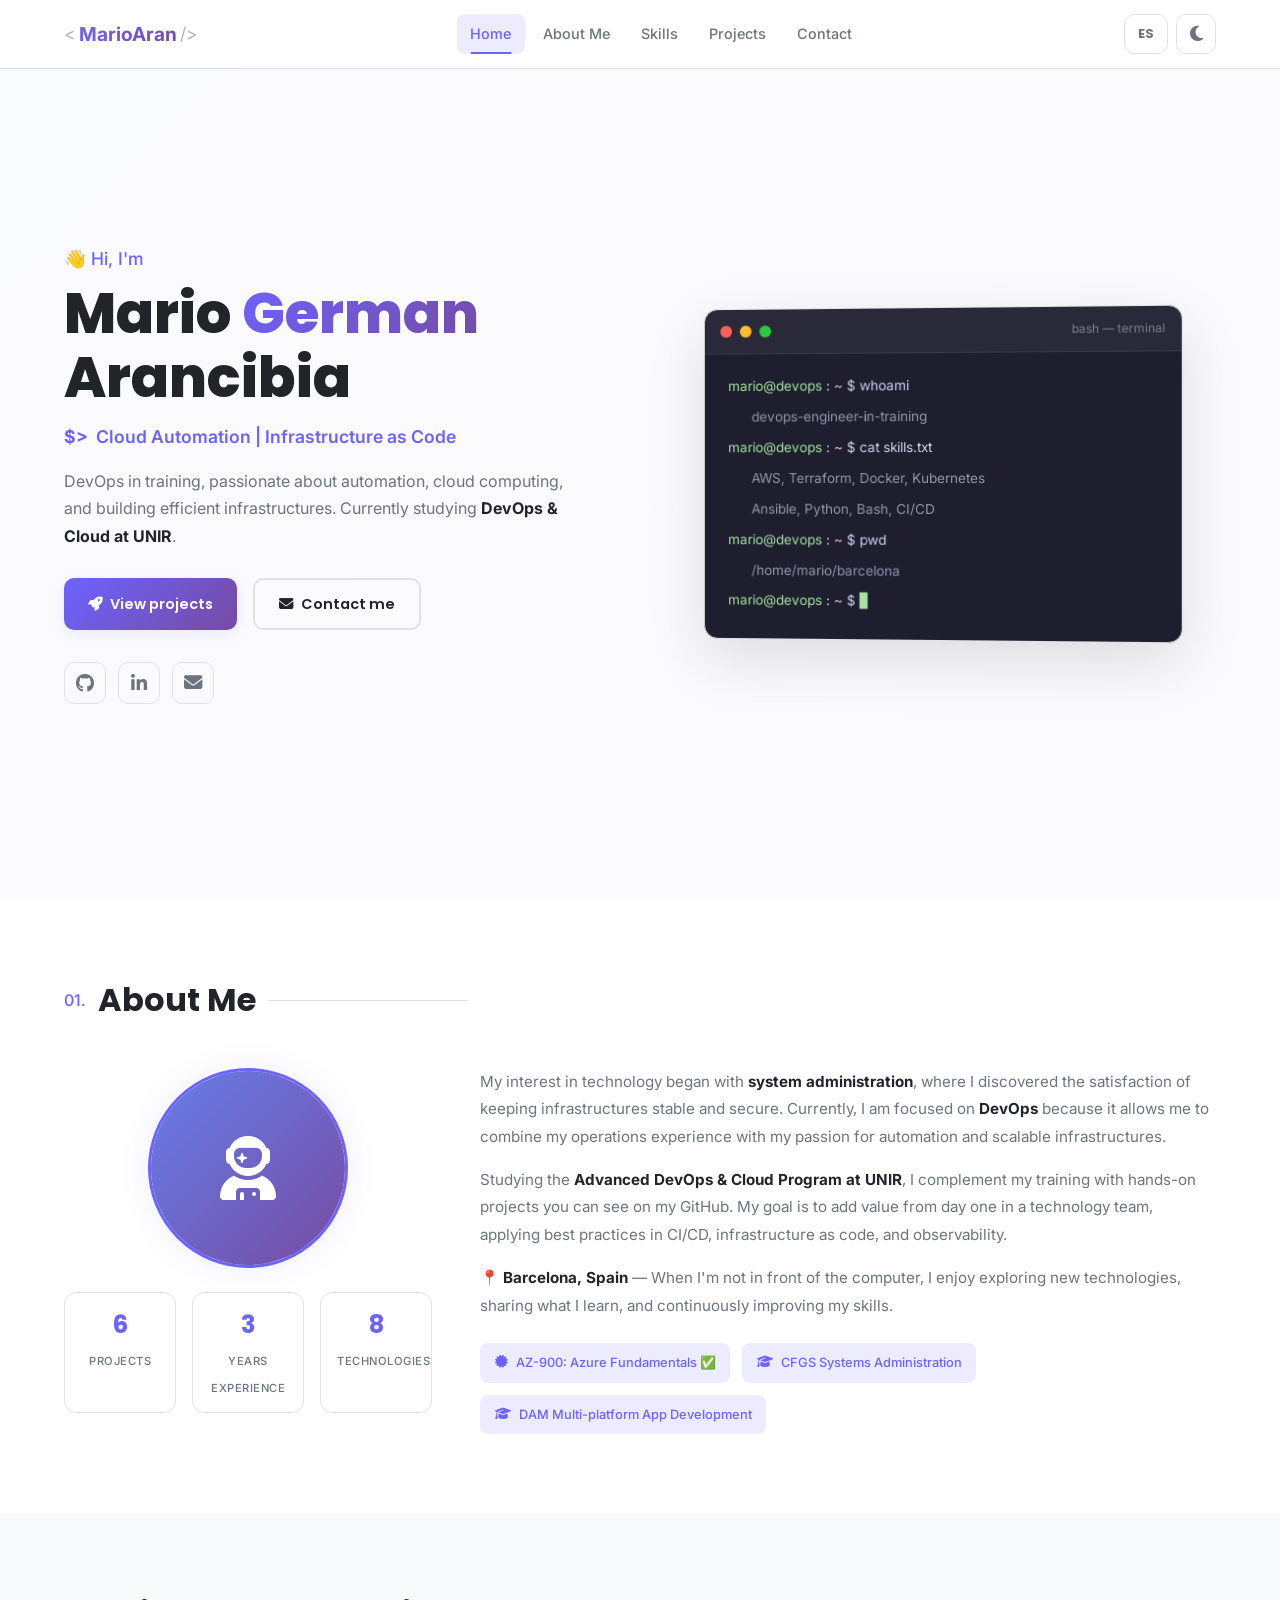
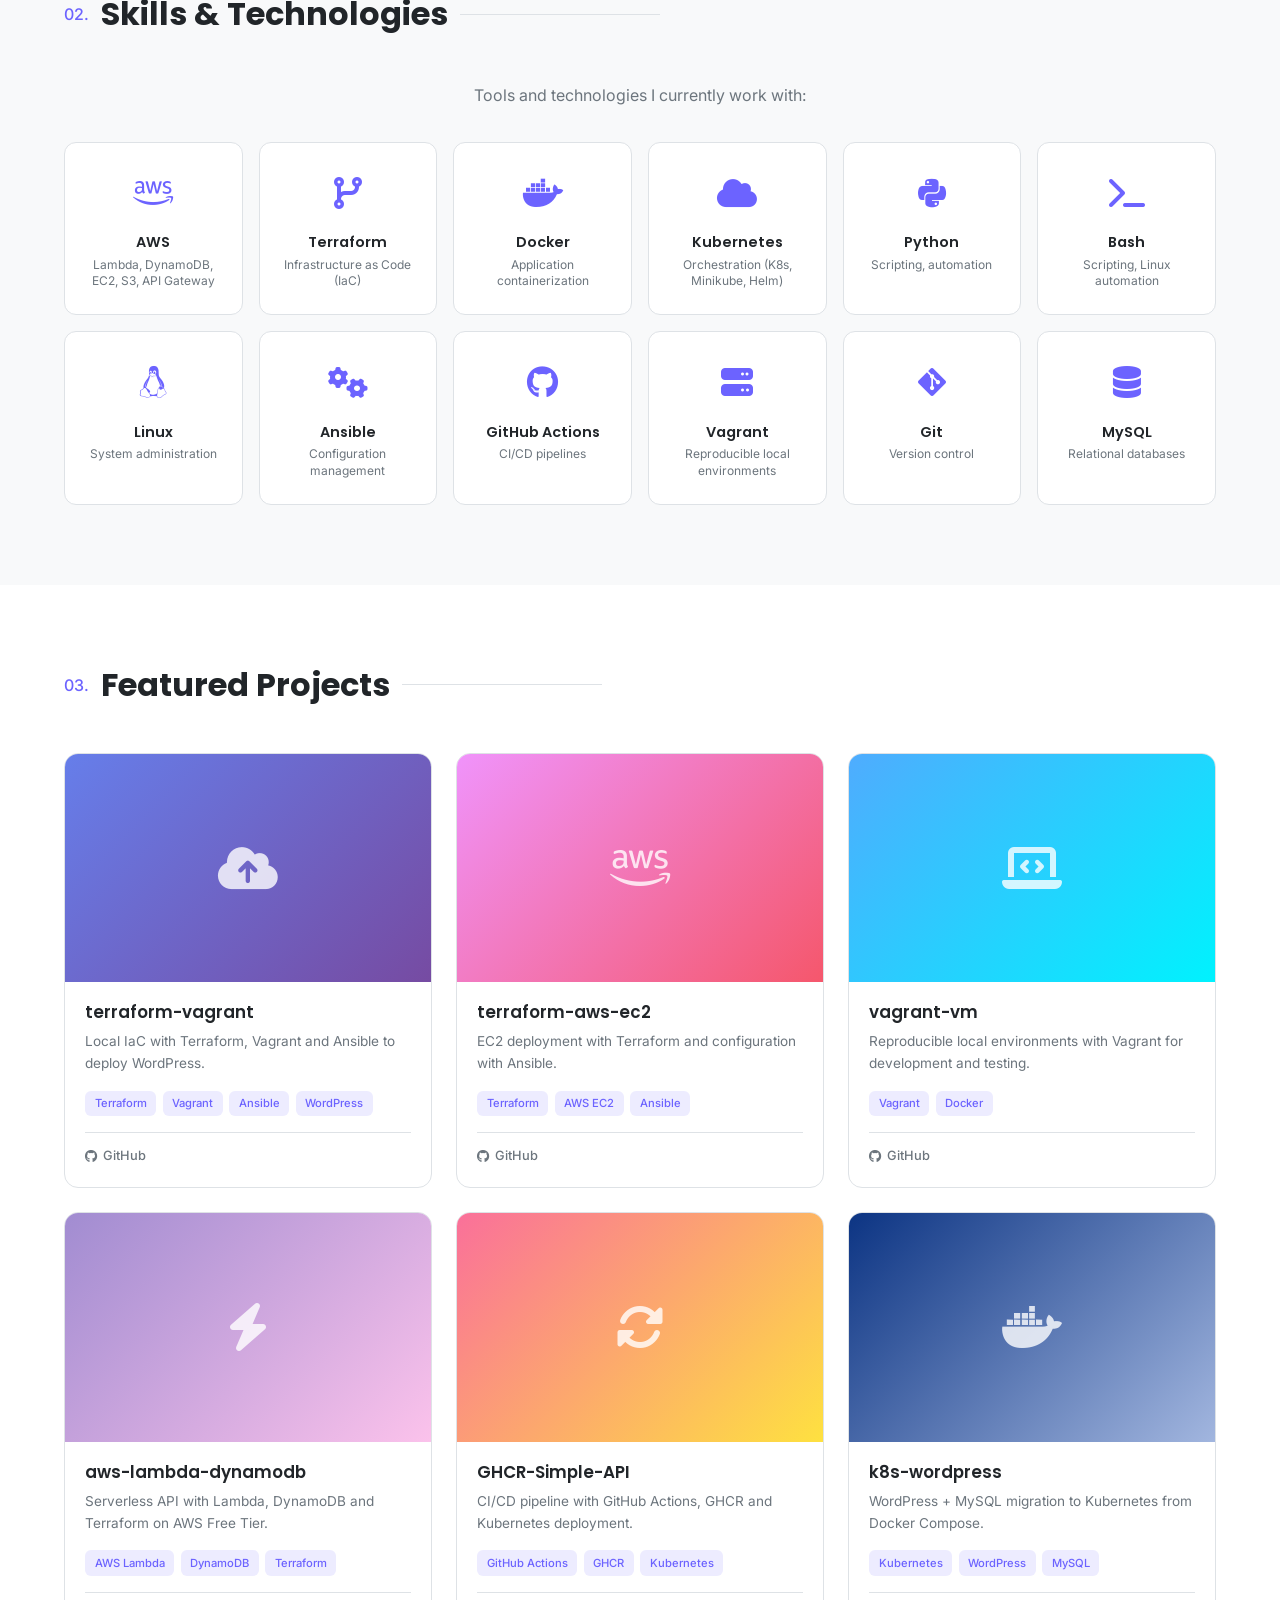
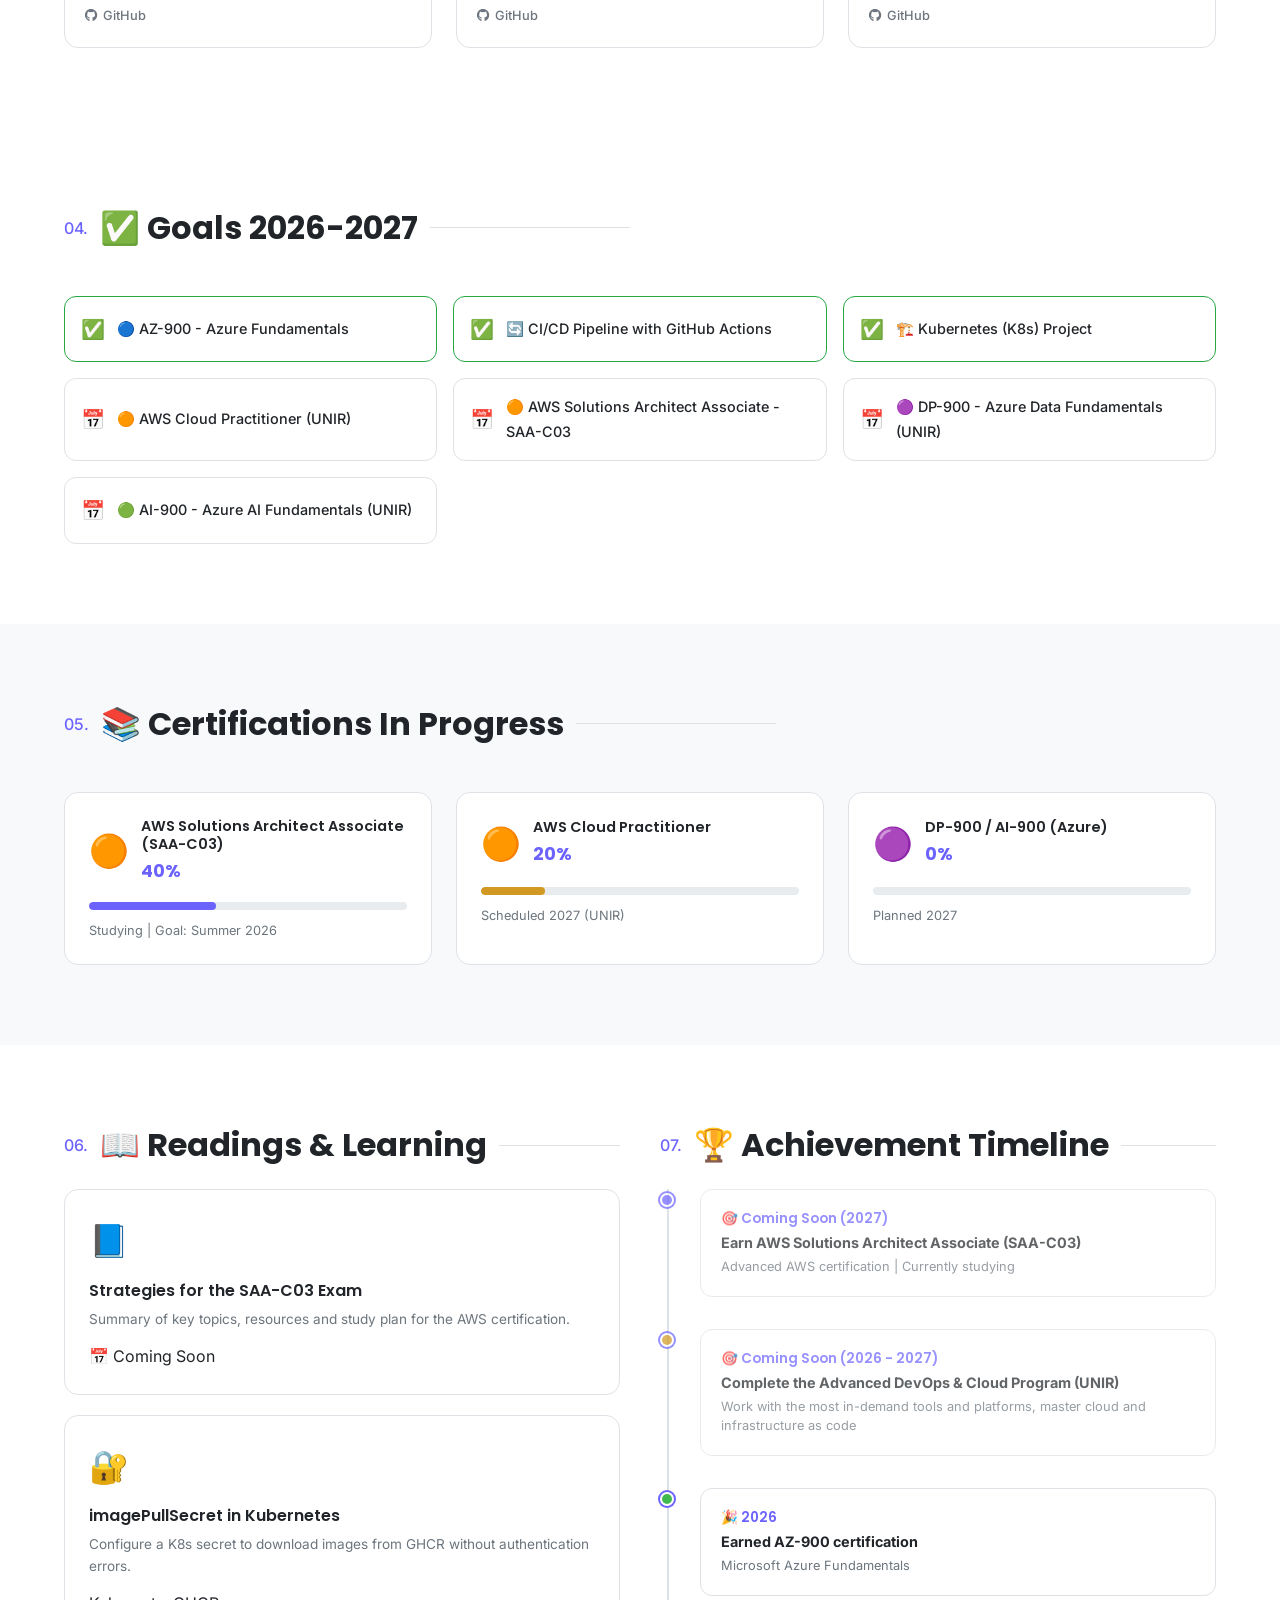
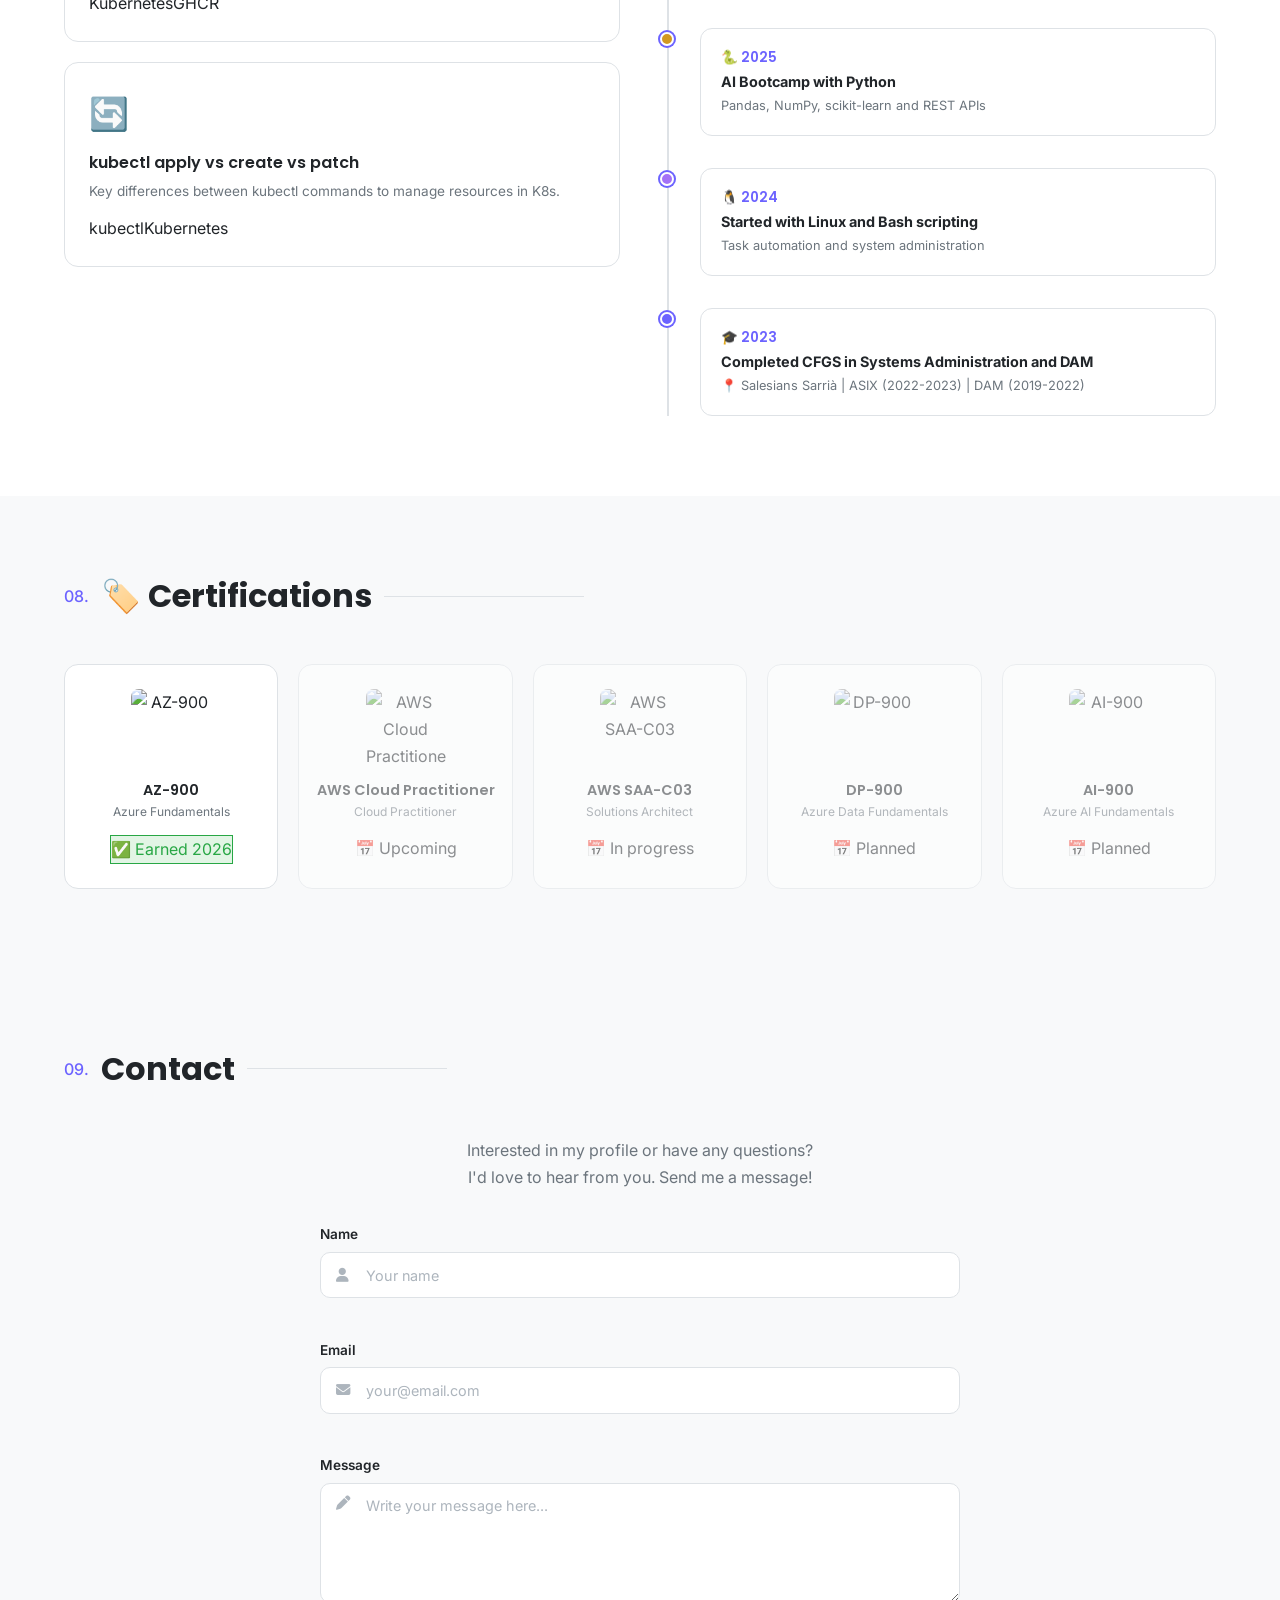
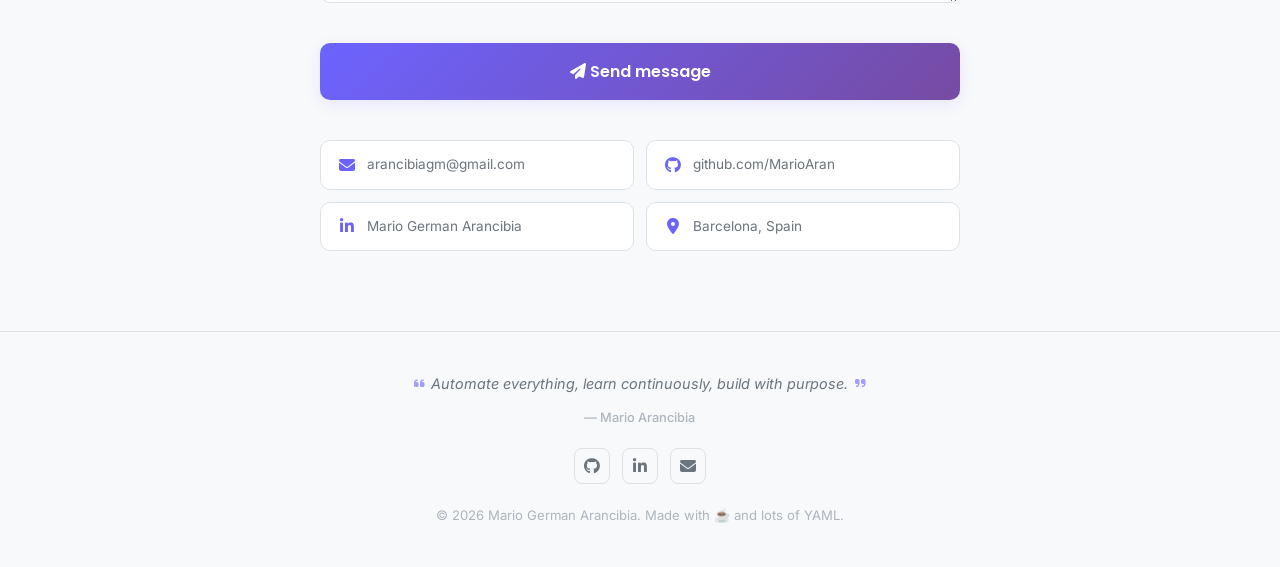
==== commit d004d80d: "update" ====
--- a/index.html
+++ b/index.html
@@ -51,7 +51,7 @@
             <div class="nav-actions">
                 <!-- Language Toggle -->
                 <button id="lang-toggle" class="lang-toggle" aria-label="Cambiar idioma">
-                    <span class="lang-toggle-text">ES</span>
+                    <span class="lang-toggle-text">EN</span>
                 </button>
 
                 <!-- Theme Toggle -->
@@ -71,7 +71,7 @@
     </header>
 
     <main>
-        <!-- ===================== HERO SECTION ===================== -->
+        <!-- ===================== HERO ===================== -->
         <section id="hero" class="hero">
             <div class="hero-bg"></div>
             <div class="container hero-container">
@@ -96,10 +96,10 @@
                         </a>
                     </div>
                     <div class="hero-social">
-                        <a href="https://github.com/MarioAran" target="_blank" rel="noopener noreferrer" class="social-link" aria-label="GitHub" data-i18n-tooltip="tooltip-github">
+                        <a href="https://github.com/MarioAran" target="_blank" rel="noopener" class="social-link" aria-label="GitHub" data-i18n-tooltip="tooltip-github">
                             <i class="fab fa-github"></i>
                         </a>
-                        <a href="https://linkedin.com/in/mario-german-arancibia-perez" target="_blank" rel="noopener noreferrer" class="social-link" aria-label="LinkedIn" data-i18n-tooltip="tooltip-linkedin">
+                        <a href="https://linkedin.com/in/mario-german-arancibia-perez" target="_blank" rel="noopener" class="social-link" aria-label="LinkedIn" data-i18n-tooltip="tooltip-linkedin">
                             <i class="fab fa-linkedin-in"></i>
                         </a>
                         <a href="mailto:arancibiagm@gmail.com" class="social-link" aria-label="Email" data-i18n-tooltip="tooltip-email">
@@ -154,7 +154,7 @@
             </div>
         </section>
 
-        <!-- ===================== ABOUT SECTION ===================== -->
+        <!-- ===================== ABOUT ===================== -->
         <section id="about" class="section">
             <div class="container">
                 <h2 class="section-title reveal">
@@ -220,7 +220,7 @@
             </div>
         </section>
 
-        <!-- ===================== SKILLS SECTION ===================== -->
+        <!-- ===================== SKILLS ===================== -->
         <section id="skills" class="section section-alt">
             <div class="container">
                 <h2 class="section-title reveal">
@@ -232,71 +232,23 @@
                     <p data-i18n="skills-desc">Herramientas y tecnologías con las que trabajo actualmente:</p>
                 </div>
                 <div class="skills-grid reveal">
-                    <div class="skill-card">
-                        <div class="skill-icon"><i class="fab fa-aws"></i></div>
-                        <h3 class="skill-name">AWS</h3>
-                        <p class="skill-desc" data-i18n="skill-aws">Lambda, DynamoDB, EC2, S3, API Gateway</p>
-                    </div>
-                    <div class="skill-card">
-                        <div class="skill-icon"><i class="fas fa-code-branch"></i></div>
-                        <h3 class="skill-name">Terraform</h3>
-                        <p class="skill-desc" data-i18n="skill-terraform">Infraestructura como código (IaC)</p>
-                    </div>
-                    <div class="skill-card">
-                        <div class="skill-icon"><i class="fab fa-docker"></i></div>
-                        <h3 class="skill-name">Docker</h3>
-                        <p class="skill-desc" data-i18n="skill-docker">Containerización de aplicaciones</p>
-                    </div>
-                    <div class="skill-card">
-                        <div class="skill-icon"><i class="fas fa-cloud"></i></div>
-                        <h3 class="skill-name">Kubernetes</h3>
-                        <p class="skill-desc" data-i18n="skill-k8s">Orquestación (K8s, Minikube, Helm)</p>
-                    </div>
-                    <div class="skill-card">
-                        <div class="skill-icon"><i class="fab fa-python"></i></div>
-                        <h3 class="skill-name">Python</h3>
-                        <p class="skill-desc" data-i18n="skill-python">Scripting, automatización</p>
-                    </div>
-                    <div class="skill-card">
-                        <div class="skill-icon"><i class="fas fa-terminal"></i></div>
-                        <h3 class="skill-name">Bash</h3>
-                        <p class="skill-desc" data-i18n="skill-bash">Scripting, automatización Linux</p>
-                    </div>
-                    <div class="skill-card">
-                        <div class="skill-icon"><i class="fab fa-linux"></i></div>
-                        <h3 class="skill-name">Linux</h3>
-                        <p class="skill-desc" data-i18n="skill-linux">Administración de sistemas</p>
-                    </div>
-                    <div class="skill-card">
-                        <div class="skill-icon"><i class="fas fa-gears"></i></div>
-                        <h3 class="skill-name">Ansible</h3>
-                        <p class="skill-desc" data-i18n="skill-ansible">Gestión de configuración</p>
-                    </div>
-                    <div class="skill-card">
-                        <div class="skill-icon"><i class="fab fa-github"></i></div>
-                        <h3 class="skill-name">GitHub Actions</h3>
-                        <p class="skill-desc" data-i18n="skill-ghactions">CI/CD pipelines</p>
-                    </div>
-                    <div class="skill-card">
-                        <div class="skill-icon"><i class="fas fa-server"></i></div>
-                        <h3 class="skill-name">Vagrant</h3>
-                        <p class="skill-desc" data-i18n="skill-vagrant">Entornos locales reproducibles</p>
-                    </div>
-                    <div class="skill-card">
-                        <div class="skill-icon"><i class="fab fa-git-alt"></i></div>
-                        <h3 class="skill-name">Git</h3>
-                        <p class="skill-desc" data-i18n="skill-git">Control de versiones</p>
-                    </div>
-                    <div class="skill-card">
-                        <div class="skill-icon"><i class="fas fa-database"></i></div>
-                        <h3 class="skill-name">MySQL</h3>
-                        <p class="skill-desc" data-i18n="skill-mysql">Bases de datos relacionales</p>
-                    </div>
-                </div>
-            </div>
-        </section>
-
-        <!-- ===================== PROJECTS SECTION ===================== -->
+                    <div class="skill-card"><div class="skill-icon"><i class="fab fa-aws"></i></div><h3 class="skill-name">AWS</h3><p class="skill-desc" data-i18n="skill-aws">Lambda, DynamoDB, EC2, S3, API Gateway</p></div>
+                    <div class="skill-card"><div class="skill-icon"><i class="fas fa-code-branch"></i></div><h3 class="skill-name">Terraform</h3><p class="skill-desc" data-i18n="skill-terraform">Infraestructura como código (IaC)</p></div>
+                    <div class="skill-card"><div class="skill-icon"><i class="fab fa-docker"></i></div><h3 class="skill-name">Docker</h3><p class="skill-desc" data-i18n="skill-docker">Containerización de aplicaciones</p></div>
+                    <div class="skill-card"><div class="skill-icon"><i class="fas fa-cloud"></i></div><h3 class="skill-name">Kubernetes</h3><p class="skill-desc" data-i18n="skill-k8s">Orquestación (K8s, Minikube, Helm)</p></div>
+                    <div class="skill-card"><div class="skill-icon"><i class="fab fa-python"></i></div><h3 class="skill-name">Python</h3><p class="skill-desc" data-i18n="skill-python">Scripting, automatización</p></div>
+                    <div class="skill-card"><div class="skill-icon"><i class="fas fa-terminal"></i></div><h3 class="skill-name">Bash</h3><p class="skill-desc" data-i18n="skill-bash">Scripting, automatización Linux</p></div>
+                    <div class="skill-card"><div class="skill-icon"><i class="fab fa-linux"></i></div><h3 class="skill-name">Linux</h3><p class="skill-desc" data-i18n="skill-linux">Administración de sistemas</p></div>
+                    <div class="skill-card"><div class="skill-icon"><i class="fas fa-gears"></i></div><h3 class="skill-name">Ansible</h3><p class="skill-desc" data-i18n="skill-ansible">Gestión de configuración</p></div>
+                    <div class="skill-card"><div class="skill-icon"><i class="fab fa-github"></i></div><h3 class="skill-name">GitHub Actions</h3><p class="skill-desc" data-i18n="skill-ghactions">CI/CD pipelines</p></div>
+                    <div class="skill-card"><div class="skill-icon"><i class="fas fa-server"></i></div><h3 class="skill-name">Vagrant</h3><p class="skill-desc" data-i18n="skill-vagrant">Entornos locales reproducibles</p></div>
+                    <div class="skill-card"><div class="skill-icon"><i class="fab fa-git-alt"></i></div><h3 class="skill-name">Git</h3><p class="skill-desc" data-i18n="skill-git">Control de versiones</p></div>
+                    <div class="skill-card"><div class="skill-icon"><i class="fas fa-database"></i></div><h3 class="skill-name">MySQL</h3><p class="skill-desc" data-i18n="skill-mysql">Bases de datos relacionales</p></div>
+                </div>
+            </div>
+        </section>
+
+        <!-- ===================== PROJECTS ===================== -->
         <section id="projects" class="section">
             <div class="container">
                 <h2 class="section-title reveal">
@@ -305,190 +257,35 @@
                     <span class="section-line"></span>
                 </h2>
                 <div class="projects-grid">
-                    <!-- Project 1 -->
-                    <div class="project-card reveal">
-                        <div class="project-image">
-                            <div class="project-image-placeholder" style="background: linear-gradient(135deg, #667eea, #764ba2);">
-                                <i class="fas fa-cloud-upload-alt"></i>
-                            </div>
-                            <div class="project-overlay">
-                                <div class="project-overlay-links">
-                                    <a href="https://github.com/MarioAran/terraform-vagrant" target="_blank" rel="noopener" class="project-link" data-i18n-tooltip="tooltip-viewcode">
-                                        <i class="fab fa-github"></i>
-                                    </a>
-                                </div>
-                            </div>
-                        </div>
-                        <div class="project-info">
-                            <h3 class="project-title">terraform-vagrant</h3>
-                            <p class="project-description" data-i18n="proj1-desc">IaC local con Terraform, Vagrant y Ansible para desplegar WordPress.</p>
-                            <div class="project-tags">
-                                <span class="project-tag">Terraform</span>
-                                <span class="project-tag">Vagrant</span>
-                                <span class="project-tag">Ansible</span>
-                                <span class="project-tag">WordPress</span>
-                            </div>
-                            <div class="project-footer">
-                                <a href="https://github.com/MarioAran/terraform-vagrant" target="_blank" rel="noopener" class="project-footer-link">
-                                    <i class="fab fa-github"></i> GitHub
-                                </a>
-                            </div>
-                        </div>
-                    </div>
-
-                    <!-- Project 2 -->
-                    <div class="project-card reveal">
-                        <div class="project-image">
-                            <div class="project-image-placeholder" style="background: linear-gradient(135deg, #f093fb, #f5576c);">
-                                <i class="fab fa-aws"></i>
-                            </div>
-                            <div class="project-overlay">
-                                <div class="project-overlay-links">
-                                    <a href="https://github.com/MarioAran/terraform-aws-ec2-provisioning" target="_blank" rel="noopener" class="project-link" data-i18n-tooltip="tooltip-viewcode">
-                                        <i class="fab fa-github"></i>
-                                    </a>
-                                </div>
-                            </div>
-                        </div>
-                        <div class="project-info">
-                            <h3 class="project-title">terraform-aws-ec2</h3>
-                            <p class="project-description" data-i18n="proj2-desc">Despliegue de EC2 con Terraform y configuración con Ansible.</p>
-                            <div class="project-tags">
-                                <span class="project-tag">Terraform</span>
-                                <span class="project-tag">AWS EC2</span>
-                                <span class="project-tag">Ansible</span>
-                            </div>
-                            <div class="project-footer">
-                                <a href="https://github.com/MarioAran/terraform-aws-ec2-provisioning" target="_blank" rel="noopener" class="project-footer-link">
-                                    <i class="fab fa-github"></i> GitHub
-                                </a>
-                            </div>
-                        </div>
-                    </div>
-
-                    <!-- Project 3 -->
-                    <div class="project-card reveal">
-                        <div class="project-image">
-                            <div class="project-image-placeholder" style="background: linear-gradient(135deg, #4facfe, #00f2fe);">
-                                <i class="fas fa-laptop-code"></i>
-                            </div>
-                            <div class="project-overlay">
-                                <div class="project-overlay-links">
-                                    <a href="https://github.com/MarioAran/vagrant-vm" target="_blank" rel="noopener" class="project-link" data-i18n-tooltip="tooltip-viewcode">
-                                        <i class="fab fa-github"></i>
-                                    </a>
-                                </div>
-                            </div>
-                        </div>
-                        <div class="project-info">
-                            <h3 class="project-title">vagrant-vm</h3>
-                            <p class="project-description" data-i18n="proj3-desc">Entornos locales reproducibles con Vagrant para desarrollo y testing.</p>
-                            <div class="project-tags">
-                                <span class="project-tag">Vagrant</span>
-                                <span class="project-tag">Docker</span>
-                            </div>
-                            <div class="project-footer">
-                                <a href="https://github.com/MarioAran/vagrant-vm" target="_blank" rel="noopener" class="project-footer-link">
-                                    <i class="fab fa-github"></i> GitHub
-                                </a>
-                            </div>
-                        </div>
-                    </div>
-
-                    <!-- Project 4 -->
-                    <div class="project-card reveal">
-                        <div class="project-image">
-                            <div class="project-image-placeholder" style="background: linear-gradient(135deg, #a18cd1, #fbc2eb);">
-                                <i class="fas fa-bolt"></i>
-                            </div>
-                            <div class="project-overlay">
-                                <div class="project-overlay-links">
-                                    <a href="https://github.com/MarioAran/aws-lambda-dynamodb" target="_blank" rel="noopener" class="project-link" data-i18n-tooltip="tooltip-viewcode">
-                                        <i class="fab fa-github"></i>
-                                    </a>
-                                </div>
-                            </div>
-                        </div>
-                        <div class="project-info">
-                            <h3 class="project-title">aws-lambda-dynamodb</h3>
-                            <p class="project-description" data-i18n="proj4-desc">API serverless con Lambda, DynamoDB y Terraform en AWS Free Tier.</p>
-                            <div class="project-tags">
-                                <span class="project-tag">AWS Lambda</span>
-                                <span class="project-tag">DynamoDB</span>
-                                <span class="project-tag">Terraform</span>
-                            </div>
-                            <div class="project-footer">
-                                <a href="https://github.com/MarioAran/aws-lambda-dynamodb" target="_blank" rel="noopener" class="project-footer-link">
-                                    <i class="fab fa-github"></i> GitHub
-                                </a>
-                            </div>
-                        </div>
-                    </div>
-
-                    <!-- Project 5 -->
-                    <div class="project-card reveal">
-                        <div class="project-image">
-                            <div class="project-image-placeholder" style="background: linear-gradient(135deg, #fa709a, #fee140);">
-                                <i class="fas fa-sync-alt"></i>
-                            </div>
-                            <div class="project-overlay">
-                                <div class="project-overlay-links">
-                                    <a href="https://github.com/MarioAran/GHCR-Simple-API" target="_blank" rel="noopener" class="project-link" data-i18n-tooltip="tooltip-viewcode">
-                                        <i class="fab fa-github"></i>
-                                    </a>
-                                </div>
-                            </div>
-                        </div>
-                        <div class="project-info">
-                            <h3 class="project-title">GHCR-Simple-API</h3>
-                            <p class="project-description" data-i18n="proj5-desc">Pipeline CI/CD con GitHub Actions, GHCR y despliegue en Kubernetes.</p>
-                            <div class="project-tags">
-                                <span class="project-tag">GitHub Actions</span>
-                                <span class="project-tag">GHCR</span>
-                                <span class="project-tag">Kubernetes</span>
-                            </div>
-                            <div class="project-footer">
-                                <a href="https://github.com/MarioAran/GHCR-Simple-API" target="_blank" rel="noopener" class="project-footer-link">
-                                    <i class="fab fa-github"></i> GitHub
-                                </a>
-                            </div>
-                        </div>
-                    </div>
-
-                    <!-- Project 6 -->
-                    <div class="project-card reveal">
-                        <div class="project-image">
-                            <div class="project-image-placeholder" style="background: linear-gradient(135deg, #0c3483, #a2b6df);">
-                                <i class="fab fa-docker"></i>
-                            </div>
-                            <div class="project-overlay">
-                                <div class="project-overlay-links">
-                                    <a href="https://github.com/MarioAran/k8s-wordpress" target="_blank" rel="noopener" class="project-link" data-i18n-tooltip="tooltip-viewcode">
-                                        <i class="fab fa-github"></i>
-                                    </a>
-                                </div>
-                            </div>
-                        </div>
-                        <div class="project-info">
-                            <h3 class="project-title">k8s-wordpress</h3>
-                            <p class="project-description" data-i18n="proj6-desc">Migración de WordPress + MySQL a Kubernetes desde Docker Compose.</p>
-                            <div class="project-tags">
-                                <span class="project-tag">Kubernetes</span>
-                                <span class="project-tag">WordPress</span>
-                                <span class="project-tag">MySQL</span>
-                            </div>
-                            <div class="project-footer">
-                                <a href="https://github.com/MarioAran/k8s-wordpress" target="_blank" rel="noopener" class="project-footer-link">
-                                    <i class="fab fa-github"></i> GitHub
-                                </a>
-                            </div>
-                        </div>
-                    </div>
-                </div>
-            </div>
-        </section>
-
-        <!-- ===================== GOALS SECTION ===================== -->
+                    <div class="project-card reveal">
+                        <div class="project-image"><div class="project-image-placeholder" style="background:linear-gradient(135deg,#667eea,#764ba2)"><i class="fas fa-cloud-upload-alt"></i></div><div class="project-overlay"><div class="project-overlay-links"><a href="https://github.com/MarioAran/terraform-vagrant" target="_blank" rel="noopener" class="project-link" data-i18n-tooltip="tooltip-viewcode"><i class="fab fa-github"></i></a></div></div></div>
+                        <div class="project-info"><h3 class="project-title">terraform-vagrant</h3><p class="project-description" data-i18n="proj1-desc">IaC local con Terraform, Vagrant y Ansible para desplegar WordPress.</p><div class="project-tags"><span class="project-tag">Terraform</span><span class="project-tag">Vagrant</span><span class="project-tag">Ansible</span><span class="project-tag">WordPress</span></div><div class="project-footer"><a href="https://github.com/MarioAran/terraform-vagrant" target="_blank" rel="noopener" class="project-footer-link"><i class="fab fa-github"></i> GitHub</a></div></div>
+                    </div>
+                    <div class="project-card reveal">
+                        <div class="project-image"><div class="project-image-placeholder" style="background:linear-gradient(135deg,#f093fb,#f5576c)"><i class="fab fa-aws"></i></div><div class="project-overlay"><div class="project-overlay-links"><a href="https://github.com/MarioAran/terraform-aws-ec2-provisioning" target="_blank" rel="noopener" class="project-link" data-i18n-tooltip="tooltip-viewcode"><i class="fab fa-github"></i></a></div></div></div>
+                        <div class="project-info"><h3 class="project-title">terraform-aws-ec2</h3><p class="project-description" data-i18n="proj2-desc">Despliegue de EC2 con Terraform y configuración con Ansible.</p><div class="project-tags"><span class="project-tag">Terraform</span><span class="project-tag">AWS EC2</span><span class="project-tag">Ansible</span></div><div class="project-footer"><a href="https://github.com/MarioAran/terraform-aws-ec2-provisioning" target="_blank" rel="noopener" class="project-footer-link"><i class="fab fa-github"></i> GitHub</a></div></div>
+                    </div>
+                    <div class="project-card reveal">
+                        <div class="project-image"><div class="project-image-placeholder" style="background:linear-gradient(135deg,#4facfe,#00f2fe)"><i class="fas fa-laptop-code"></i></div><div class="project-overlay"><div class="project-overlay-links"><a href="https://github.com/MarioAran/vagrant-vm" target="_blank" rel="noopener" class="project-link" data-i18n-tooltip="tooltip-viewcode"><i class="fab fa-github"></i></a></div></div></div>
+                        <div class="project-info"><h3 class="project-title">vagrant-vm</h3><p class="project-description" data-i18n="proj3-desc">Entornos locales reproducibles con Vagrant para desarrollo y testing.</p><div class="project-tags"><span class="project-tag">Vagrant</span><span class="project-tag">Docker</span></div><div class="project-footer"><a href="https://github.com/MarioAran/vagrant-vm" target="_blank" rel="noopener" class="project-footer-link"><i class="fab fa-github"></i> GitHub</a></div></div>
+                    </div>
+                    <div class="project-card reveal">
+                        <div class="project-image"><div class="project-image-placeholder" style="background:linear-gradient(135deg,#a18cd1,#fbc2eb)"><i class="fas fa-bolt"></i></div><div class="project-overlay"><div class="project-overlay-links"><a href="https://github.com/MarioAran/aws-lambda-dynamodb" target="_blank" rel="noopener" class="project-link" data-i18n-tooltip="tooltip-viewcode"><i class="fab fa-github"></i></a></div></div></div>
+                        <div class="project-info"><h3 class="project-title">aws-lambda-dynamodb</h3><p class="project-description" data-i18n="proj4-desc">API serverless con Lambda, DynamoDB y Terraform en AWS Free Tier.</p><div class="project-tags"><span class="project-tag">AWS Lambda</span><span class="project-tag">DynamoDB</span><span class="project-tag">Terraform</span></div><div class="project-footer"><a href="https://github.com/MarioAran/aws-lambda-dynamodb" target="_blank" rel="noopener" class="project-footer-link"><i class="fab fa-github"></i> GitHub</a></div></div>
+                    </div>
+                    <div class="project-card reveal">
+                        <div class="project-image"><div class="project-image-placeholder" style="background:linear-gradient(135deg,#fa709a,#fee140)"><i class="fas fa-sync-alt"></i></div><div class="project-overlay"><div class="project-overlay-links"><a href="https://github.com/MarioAran/GHCR-Simple-API" target="_blank" rel="noopener" class="project-link" data-i18n-tooltip="tooltip-viewcode"><i class="fab fa-github"></i></a></div></div></div>
+                        <div class="project-info"><h3 class="project-title">GHCR-Simple-API</h3><p class="project-description" data-i18n="proj5-desc">Pipeline CI/CD con GitHub Actions, GHCR y despliegue en Kubernetes.</p><div class="project-tags"><span class="project-tag">GitHub Actions</span><span class="project-tag">GHCR</span><span class="project-tag">Kubernetes</span></div><div class="project-footer"><a href="https://github.com/MarioAran/GHCR-Simple-API" target="_blank" rel="noopener" class="project-footer-link"><i class="fab fa-github"></i> GitHub</a></div></div>
+                    </div>
+                    <div class="project-card reveal">
+                        <div class="project-image"><div class="project-image-placeholder" style="background:linear-gradient(135deg,#0c3483,#a2b6df)"><i class="fab fa-docker"></i></div><div class="project-overlay"><div class="project-overlay-links"><a href="https://github.com/MarioAran/k8s-wordpress" target="_blank" rel="noopener" class="project-link" data-i18n-tooltip="tooltip-viewcode"><i class="fab fa-github"></i></a></div></div></div>
+                        <div class="project-info"><h3 class="project-title">k8s-wordpress</h3><p class="project-description" data-i18n="proj6-desc">Migración de WordPress + MySQL a Kubernetes desde Docker Compose.</p><div class="project-tags"><span class="project-tag">Kubernetes</span><span class="project-tag">WordPress</span><span class="project-tag">MySQL</span></div><div class="project-footer"><a href="https://github.com/MarioAran/k8s-wordpress" target="_blank" rel="noopener" class="project-footer-link"><i class="fab fa-github"></i> GitHub</a></div></div>
+                    </div>
+                </div>
+            </div>
+        </section>
+
+        <!-- ===================== GOALS ===================== -->
         <section id="goals" class="section">
             <div class="container">
                 <h2 class="section-title reveal">
@@ -497,39 +294,18 @@
                     <span class="section-line"></span>
                 </h2>
                 <div class="goals-grid reveal">
-                    <div class="goal-item completed">
-                        <span class="goal-icon">✅</span>
-                        <span class="goal-text" data-i18n="goal1">🔵 AZ-900 - Azure Fundamentals</span>
-                    </div>
-                    <div class="goal-item completed">
-                        <span class="goal-icon">✅</span>
-                        <span class="goal-text" data-i18n="goal2">🔄 Pipeline CI/CD con GitHub Actions</span>
-                    </div>
-                    <div class="goal-item completed">
-                        <span class="goal-icon">✅</span>
-                        <span class="goal-text" data-i18n="goal3">🏗️ Proyecto con Kubernetes (K8s)</span>
-                    </div>
-                    <div class="goal-item">
-                        <span class="goal-icon">📅</span>
-                        <span class="goal-text" data-i18n="goal4">🟠 AWS Cloud Practitioner (UNIR)</span>
-                    </div>
-                    <div class="goal-item">
-                        <span class="goal-icon">📅</span>
-                        <span class="goal-text" data-i18n="goal5">🟠 AWS Solutions Architect Associate - SAA-C03</span>
-                    </div>
-                    <div class="goal-item">
-                        <span class="goal-icon">📅</span>
-                        <span class="goal-text" data-i18n="goal6">🟣 DP-900 - Azure Data Fundamentals (UNIR)</span>
-                    </div>
-                    <div class="goal-item">
-                        <span class="goal-icon">📅</span>
-                        <span class="goal-text" data-i18n="goal7">🟢 AI-900 - Azure AI Fundamentals (UNIR)</span>
-                    </div>
-                </div>
-            </div>
-        </section>
-
-        <!-- ===================== CERT PROGRESS SECTION ===================== -->
+                    <div class="goal-item completed"><span class="goal-icon">✅</span><span class="goal-text" data-i18n="goal1">🔵 AZ-900 - Azure Fundamentals</span></div>
+                    <div class="goal-item completed"><span class="goal-icon">✅</span><span class="goal-text" data-i18n="goal2">🔄 Pipeline CI/CD con GitHub Actions</span></div>
+                    <div class="goal-item completed"><span class="goal-icon">✅</span><span class="goal-text" data-i18n="goal3">🏗️ Proyecto con Kubernetes (K8s)</span></div>
+                    <div class="goal-item"><span class="goal-icon">📅</span><span class="goal-text" data-i18n="goal4">🟠 AWS Cloud Practitioner (UNIR)</span></div>
+                    <div class="goal-item"><span class="goal-icon">📅</span><span class="goal-text" data-i18n="goal5">🟠 AWS Solutions Architect Associate - SAA-C03</span></div>
+                    <div class="goal-item"><span class="goal-icon">📅</span><span class="goal-text" data-i18n="goal6">🟣 DP-900 - Azure Data Fundamentals (UNIR)</span></div>
+                    <div class="goal-item"><span class="goal-icon">📅</span><span class="goal-text" data-i18n="goal7">🟢 AI-900 - Azure AI Fundamentals (UNIR)</span></div>
+                </div>
+            </div>
+        </section>
+
+        <!-- ===================== CERT PROGRESS ===================== -->
         <section id="cert-progress" class="section section-alt">
             <div class="container">
                 <h2 class="section-title reveal">
@@ -539,149 +315,52 @@
                 </h2>
                 <div class="cert-progress-grid reveal">
                     <div class="cert-progress-card">
-                        <div class="cert-progress-header">
-                            <span class="cert-progress-icon">🟠</span>
-                            <div>
-                                <h3 class="cert-progress-name" data-i18n="certprog-saa-name">AWS Solutions Architect Associate (SAA-C03)</h3>
-                                <span class="cert-progress-pct">40%</span>
-                            </div>
-                        </div>
-                        <div class="progress-bar">
-                            <div class="progress-fill" style="width: 40%; background: var(--accent);"></div>
-                        </div>
+                        <div class="cert-progress-header"><span class="cert-progress-icon">🟠</span><div><h3 class="cert-progress-name" data-i18n="certprog-saa-name">AWS Solutions Architect Associate (SAA-C03)</h3><span class="cert-progress-pct">40%</span></div></div>
+                        <div class="progress-bar"><div class="progress-fill" style="width:40%;background:var(--accent)"></div></div>
                         <p class="cert-progress-desc" data-i18n="certprog-saa-desc">Estudiando | Objetivo: Verano 2026</p>
                     </div>
                     <div class="cert-progress-card">
-                        <div class="cert-progress-header">
-                            <span class="cert-progress-icon">🟠</span>
-                            <div>
-                                <h3 class="cert-progress-name" data-i18n="certprog-cp-name">AWS Cloud Practitioner</h3>
-                                <span class="cert-progress-pct">20%</span>
-                            </div>
-                        </div>
-                        <div class="progress-bar">
-                            <div class="progress-fill" style="width: 20%; background: var(--accent-orange);"></div>
-                        </div>
+                        <div class="cert-progress-header"><span class="cert-progress-icon">🟠</span><div><h3 class="cert-progress-name" data-i18n="certprog-cp-name">AWS Cloud Practitioner</h3><span class="cert-progress-pct">20%</span></div></div>
+                        <div class="progress-bar"><div class="progress-fill" style="width:20%;background:var(--accent-orange)"></div></div>
                         <p class="cert-progress-desc" data-i18n="certprog-cp-desc">Programado 2027 (UNIR)</p>
                     </div>
                     <div class="cert-progress-card">
-                        <div class="cert-progress-header">
-                            <span class="cert-progress-icon">🟣</span>
-                            <div>
-                                <h3 class="cert-progress-name" data-i18n="certprog-az-name">DP-900 / AI-900 (Azure)</h3>
-                                <span class="cert-progress-pct">0%</span>
-                            </div>
-                        </div>
-                        <div class="progress-bar">
-                            <div class="progress-fill" style="width: 0%; background: var(--accent-purple);"></div>
-                        </div>
+                        <div class="cert-progress-header"><span class="cert-progress-icon">🟣</span><div><h3 class="cert-progress-name" data-i18n="certprog-az-name">DP-900 / AI-900 (Azure)</h3><span class="cert-progress-pct">0%</span></div></div>
+                        <div class="progress-bar"><div class="progress-fill" style="width:0%;background:var(--accent-purple)"></div></div>
                         <p class="cert-progress-desc" data-i18n="certprog-az-desc">Planificadas 2027</p>
                     </div>
                 </div>
             </div>
         </section>
 
-        <!-- ===================== READING + TIMELINE SECTION ===================== -->
+        <!-- ===================== READING + TIMELINE ===================== -->
         <section id="learning" class="section">
             <div class="container">
                 <div class="learning-grid reveal">
-                    <!-- Readings -->
                     <div class="learning-column">
-                        <h2 class="section-title" style="margin-bottom: 1.5rem;">
-                            <span class="section-number">06.</span>
-                            <span data-i18n="reading-title">📖 Lecturas y aprendizaje</span>
-                            <span class="section-line"></span>
-                        </h2>
+                        <h2 class="section-title" style="margin-bottom:1.5rem"><span class="section-number">06.</span><span data-i18n="reading-title">📖 Lecturas y aprendizaje</span><span class="section-line"></span></h2>
                         <div class="reading-cards">
-                            <div class="reading-card">
-                                <div class="reading-icon">📘</div>
-                                <h3 class="reading-card-title" data-i18n="read1-title">Estrategias para el examen SAA-C03</h3>
-                                <p class="reading-card-desc" data-i18n="read1-desc">Resumen de temas clave, recursos y plan de estudio para la certificación AWS.</p>
-                                <span class="tag" data-i18n="read1-tag">📅 Próximamente</span>
-                            </div>
-                            <div class="reading-card">
-                                <div class="reading-icon">🔐</div>
-                                <h3 class="reading-card-title" data-i18n="read2-title">imagePullSecret en Kubernetes</h3>
-                                <p class="reading-card-desc" data-i18n="read2-desc">Configurar un secreto en K8s para descargar imágenes de GHCR sin errores de autenticación.</p>
-                                <div class="skill-tags">
-                                    <span class="tag">Kubernetes</span>
-                                    <span class="tag">GHCR</span>
-                                </div>
-                            </div>
-                            <div class="reading-card">
-                                <div class="reading-icon">🔄</div>
-                                <h3 class="reading-card-title" data-i18n="read3-title">kubectl apply vs create vs patch</h3>
-                                <p class="reading-card-desc" data-i18n="read3-desc">Diferencias clave entre los comandos de kubectl para gestionar recursos en K8s.</p>
-                                <div class="skill-tags">
-                                    <span class="tag">kubectl</span>
-                                    <span class="tag">Kubernetes</span>
-                                </div>
-                            </div>
-                        </div>
-                    </div>
-                    <!-- Timeline -->
+                            <div class="reading-card"><div class="reading-icon">📘</div><h3 class="reading-card-title" data-i18n="read1-title">Estrategias para el examen SAA-C03</h3><p class="reading-card-desc" data-i18n="read1-desc">Resumen de temas clave, recursos y plan de estudio para la certificación AWS.</p><span class="tag" data-i18n="read1-tag">📅 Próximamente</span></div>
+                            <div class="reading-card"><div class="reading-icon">🔐</div><h3 class="reading-card-title" data-i18n="read2-title">imagePullSecret en Kubernetes</h3><p class="reading-card-desc" data-i18n="read2-desc">Configurar un secreto en K8s para descargar imágenes de GHCR sin errores de autenticación.</p><div class="skill-tags"><span class="tag">Kubernetes</span><span class="tag">GHCR</span></div></div>
+                            <div class="reading-card"><div class="reading-icon">🔄</div><h3 class="reading-card-title" data-i18n="read3-title">kubectl apply vs create vs patch</h3><p class="reading-card-desc" data-i18n="read3-desc">Diferencias clave entre los comandos de kubectl para gestionar recursos en K8s.</p><div class="skill-tags"><span class="tag">kubectl</span><span class="tag">Kubernetes</span></div></div>
+                        </div>
+                    </div>
                     <div class="learning-column">
-                        <h2 class="section-title" style="margin-bottom: 1.5rem;">
-                            <span class="section-number">07.</span>
-                            <span data-i18n="timeline-title">🏆 Timeline de logros</span>
-                            <span class="section-line"></span>
-                        </h2>
+                        <h2 class="section-title" style="margin-bottom:1.5rem"><span class="section-number">07.</span><span data-i18n="timeline-title">🏆 Timeline de logros</span><span class="section-line"></span></h2>
                         <div class="timeline">
-                            <div class="timeline-item upcoming">
-                                <div class="timeline-dot" style="background: var(--accent);"></div>
-                                <div class="timeline-content">
-                                    <h3 class="timeline-date" data-i18n="tl1-date">🎯 Próximamente (2027)</h3>
-                                    <p class="timeline-event" data-i18n="tl1-event"><strong>Obtener AWS Solutions Architect Associate (SAA-C03)</strong></p>
-                                    <p class="timeline-desc" data-i18n="tl1-desc">Certificación avanzada de AWS | En estudio actualmente</p>
-                                </div>
-                            </div>
-                            <div class="timeline-item upcoming">
-                                <div class="timeline-dot" style="background: var(--accent-orange);"></div>
-                                <div class="timeline-content">
-                                    <h3 class="timeline-date" data-i18n="tl2-date">🎯 Próximamente (2026 - 2027)</h3>
-                                    <p class="timeline-event" data-i18n="tl2-event"><strong>Finalizar el Programa Avanzado en DevOps & Cloud (UNIR)</strong></p>
-                                    <p class="timeline-desc" data-i18n="tl2-desc">Trabajar con las herramientas y plataformas más demandadas, dominar cloud e infraestructura como código</p>
-                                </div>
-                            </div>
-                            <div class="timeline-item">
-                                <div class="timeline-dot" style="background: var(--accent-green);"></div>
-                                <div class="timeline-content">
-                                    <h3 class="timeline-date" data-i18n="tl3-date">🎉 2026</h3>
-                                    <p class="timeline-event" data-i18n="tl3-event"><strong>Obtuve mi certificación AZ-900</strong></p>
-                                    <p class="timeline-desc" data-i18n="tl3-desc">Microsoft Azure Fundamentals</p>
-                                </div>
-                            </div>
-                            <div class="timeline-item">
-                                <div class="timeline-dot" style="background: var(--accent-orange);"></div>
-                                <div class="timeline-content">
-                                    <h3 class="timeline-date" data-i18n="tl4-date">🐍 2025</h3>
-                                    <p class="timeline-event" data-i18n="tl4-event"><strong>Bootcamp de IA con Python</strong></p>
-                                    <p class="timeline-desc" data-i18n="tl4-desc">Pandas, NumPy, scikit-learn y APIs REST</p>
-                                </div>
-                            </div>
-                            <div class="timeline-item">
-                                <div class="timeline-dot" style="background: var(--accent-purple);"></div>
-                                <div class="timeline-content">
-                                    <h3 class="timeline-date" data-i18n="tl5-date">🐧 2024</h3>
-                                    <p class="timeline-event" data-i18n="tl5-event"><strong>Empecé con Linux y Bash scripting</strong></p>
-                                    <p class="timeline-desc" data-i18n="tl5-desc">Automatización de tareas y administración de sistemas</p>
-                                </div>
-                            </div>
-                            <div class="timeline-item">
-                                <div class="timeline-dot" style="background: var(--accent);"></div>
-                                <div class="timeline-content">
-                                    <h3 class="timeline-date" data-i18n="tl6-date">🎓 2023</h3>
-                                    <p class="timeline-event" data-i18n="tl6-event"><strong>Finalicé el CFGS de Administración de Sistemas y DAM Desarrollo de aplicaciones multiplataforma</strong></p>
-                                    <p class="timeline-desc" data-i18n="tl6-desc">📍 Salesians Sarrià | Administración de Sistemas (2022-2023)<br>📍 Salesians Sarrià | DAM (2019-2022)<br>🎯 Especialización: Redes, servidores y desarrollo de aplicaciones</p>
-                                </div>
-                            </div>
-                        </div>
-                    </div>
-                </div>
-            </div>
-        </section>
-
-        <!-- ===================== CERTIFICATIONS SECTION ===================== -->
+                            <div class="timeline-item upcoming"><div class="timeline-dot" style="background:var(--accent)"></div><div class="timeline-content"><h3 class="timeline-date" data-i18n="tl1-date">🎯 Próximamente (2027)</h3><p class="timeline-event" data-i18n="tl1-event"><strong>Obtener AWS Solutions Architect Associate (SAA-C03)</strong></p><p class="timeline-desc" data-i18n="tl1-desc">Certificación avanzada de AWS | En estudio actualmente</p></div></div>
+                            <div class="timeline-item upcoming"><div class="timeline-dot" style="background:var(--accent-orange)"></div><div class="timeline-content"><h3 class="timeline-date" data-i18n="tl2-date">🎯 Próximamente (2026 - 2027)</h3><p class="timeline-event" data-i18n="tl2-event"><strong>Finalizar el Programa Avanzado en DevOps & Cloud (UNIR)</strong></p><p class="timeline-desc" data-i18n="tl2-desc">Trabajar con las herramientas y plataformas más demandadas, dominar cloud e infraestructura como código</p></div></div>
+                            <div class="timeline-item"><div class="timeline-dot" style="background:var(--accent-green)"></div><div class="timeline-content"><h3 class="timeline-date" data-i18n="tl3-date">🎉 2026</h3><p class="timeline-event" data-i18n="tl3-event"><strong>Obtuve mi certificación AZ-900</strong></p><p class="timeline-desc" data-i18n="tl3-desc">Microsoft Azure Fundamentals</p></div></div>
+                            <div class="timeline-item"><div class="timeline-dot" style="background:var(--accent-orange)"></div><div class="timeline-content"><h3 class="timeline-date" data-i18n="tl4-date">🐍 2025</h3><p class="timeline-event" data-i18n="tl4-event"><strong>Bootcamp de IA con Python</strong></p><p class="timeline-desc" data-i18n="tl4-desc">Pandas, NumPy, scikit-learn y APIs REST</p></div></div>
+                            <div class="timeline-item"><div class="timeline-dot" style="background:var(--accent-purple)"></div><div class="timeline-content"><h3 class="timeline-date" data-i18n="tl5-date">🐧 2024</h3><p class="timeline-event" data-i18n="tl5-event"><strong>Empecé con Linux y Bash scripting</strong></p><p class="timeline-desc" data-i18n="tl5-desc">Automatización de tareas y administración de sistemas</p></div></div>
+                            <div class="timeline-item"><div class="timeline-dot" style="background:var(--accent)"></div><div class="timeline-content"><h3 class="timeline-date" data-i18n="tl6-date">🎓 2023</h3><p class="timeline-event" data-i18n="tl6-event"><strong>Finalicé el CFGS de Administración de Sistemas y DAM</strong></p><p class="timeline-desc" data-i18n="tl6-desc">📍 Salesians Sarrià | ASIX (2022-2023) | DAM (2019-2022)</p></div></div>
+                        </div>
+                    </div>
+                </div>
+            </div>
+        </section>
+
+        <!-- ===================== CERTIFICATIONS ===================== -->
         <section id="certifications" class="section section-alt">
             <div class="container">
                 <h2 class="section-title reveal">
@@ -690,41 +369,16 @@
                     <span class="section-line"></span>
                 </h2>
                 <div class="certs-grid reveal">
-                    <div class="cert-badge">
-                        <img src="https://images.credly.com/size/340x340/images/be8fcaeb-c769-4858-b567-ffaaa73ce8cf/image.png" alt="AZ-900" loading="lazy">
-                        <h4 class="cert-badge-title">AZ-900</h4>
-                        <p class="cert-badge-sub" data-i18n="cert-az900-sub">Azure Fundamentals</p>
-                        <span class="tag tag-earned" data-i18n="cert-az900-status">✅ Obtenida 2026</span>
-                    </div>
-                    <div class="cert-badge pending">
-                        <img src="https://miro.medium.com/v2/resize:fit:1200/format:webp/0*QmwLN0c1n0hTBziU.png" alt="AWS Cloud Practitioner" loading="lazy">
-                        <h4 class="cert-badge-title">AWS Cloud Practitioner</h4>
-                        <p class="cert-badge-sub" data-i18n="cert-cp-sub">Cloud Practitioner</p>
-                        <span class="tag" data-i18n="cert-cp-status">📅 Próximamente</span>
-                    </div>
-                    <div class="cert-badge pending">
-                        <img src="https://img-c.udemycdn.com/open-badges/v2/badge-class/1641170563/image8965422010918071331.png" alt="AWS SAA-C03" loading="lazy">
-                        <h4 class="cert-badge-title">AWS SAA-C03</h4>
-                        <p class="cert-badge-sub" data-i18n="cert-saa-sub">Solutions Architect</p>
-                        <span class="tag" data-i18n="cert-saa-status">📅 En curso</span>
-                    </div>
-                    <div class="cert-badge pending">
-                        <img src="https://img-c.udemycdn.com/open-badges/v2/badge-class/1102602181/azure-data-fundamentals-600x60010537519379605356050.png" alt="DP-900" loading="lazy">
-                        <h4 class="cert-badge-title">DP-900</h4>
-                        <p class="cert-badge-sub" data-i18n="cert-dp900-sub">Azure Data Fundamentals</p>
-                        <span class="tag" data-i18n="cert-dp900-status">📅 Planificada</span>
-                    </div>
-                    <div class="cert-badge pending">
-                        <img src="https://img-c.udemycdn.com/open-badges/v2/badge-class/1746771307/azure-ai-fundamentals-600x60015122646114520842826.png" alt="AI-900" loading="lazy">
-                        <h4 class="cert-badge-title">AI-900</h4>
-                        <p class="cert-badge-sub" data-i18n="cert-ai900-sub">Azure AI Fundamentals</p>
-                        <span class="tag" data-i18n="cert-ai900-status">📅 Planificada</span>
-                    </div>
-                </div>
-            </div>
-        </section>
-
-        <!-- ===================== CONTACT SECTION ===================== -->
+                    <div class="cert-badge"><img src="https://images.credly.com/size/340x340/images/be8fcaeb-c769-4858-b567-ffaaa73ce8cf/image.png" alt="AZ-900" loading="lazy"><h4 class="cert-badge-title">AZ-900</h4><p class="cert-badge-sub" data-i18n="cert-az900-sub">Azure Fundamentals</p><span class="tag tag-earned" data-i18n="cert-az900-status">✅ Obtenida 2026</span></div>
+                    <div class="cert-badge pending"><img src="https://miro.medium.com/v2/resize:fit:1200/format:webp/0*QmwLN0c1n0hTBziU.png" alt="AWS Cloud Practitioner" loading="lazy"><h4 class="cert-badge-title">AWS Cloud Practitioner</h4><p class="cert-badge-sub" data-i18n="cert-cp-sub">Cloud Practitioner</p><span class="tag" data-i18n="cert-cp-status">📅 Próximamente</span></div>
+                    <div class="cert-badge pending"><img src="https://img-c.udemycdn.com/open-badges/v2/badge-class/1641170563/image8965422010918071331.png" alt="AWS SAA-C03" loading="lazy"><h4 class="cert-badge-title">AWS SAA-C03</h4><p class="cert-badge-sub" data-i18n="cert-saa-sub">Solutions Architect</p><span class="tag" data-i18n="cert-saa-status">📅 En curso</span></div>
+                    <div class="cert-badge pending"><img src="https://img-c.udemycdn.com/open-badges/v2/badge-class/1102602181/azure-data-fundamentals-600x60010537519379605356050.png" alt="DP-900" loading="lazy"><h4 class="cert-badge-title">DP-900</h4><p class="cert-badge-sub" data-i18n="cert-dp900-sub">Azure Data Fundamentals</p><span class="tag" data-i18n="cert-dp900-status">📅 Planificada</span></div>
+                    <div class="cert-badge pending"><img src="https://img-c.udemycdn.com/open-badges/v2/badge-class/1746771307/azure-ai-fundamentals-600x60015122646114520842826.png" alt="AI-900" loading="lazy"><h4 class="cert-badge-title">AI-900</h4><p class="cert-badge-sub" data-i18n="cert-ai900-sub">Azure AI Fundamentals</p><span class="tag" data-i18n="cert-ai900-status">📅 Planificada</span></div>
+                </div>
+            </div>
+        </section>
+
+        <!-- ===================== CONTACT ===================== -->
         <section id="contact" class="section section-alt">
             <div class="container">
                 <h2 class="section-title reveal">
@@ -733,74 +387,35 @@
                     <span class="section-line"></span>
                 </h2>
                 <div class="contact-content reveal">
-                    <p class="contact-subtitle" data-i18n="contact-subtitle">
-                        ¿Interesad@ en mi perfil o tienes alguna pregunta?<br>
-                        Estaré encantado de leerte. ¡Escríbeme!
-                    </p>
-
+                    <p class="contact-subtitle" data-i18n="contact-subtitle">¿Interesad@ en mi perfil o tienes alguna pregunta?<br>Estaré encantado de leerte. ¡Escríbeme!</p>
                     <form id="contact-form" class="contact-form">
-                        <!-- Honeypot field (anti-spam) -->
                         <input type="text" name="_honey" class="honeypot" tabindex="-1" autocomplete="off">
-
                         <div class="form-group">
                             <label for="contact-name" class="form-label" data-i18n="form-name-label">Nombre</label>
-                            <div class="form-input-wrapper">
-                                <i class="fas fa-user form-icon"></i>
-                                <input type="text" id="contact-name" name="from_name" class="form-input" data-i18n-placeholder="form-name-placeholder" placeholder="Tu nombre" required autocomplete="name">
-                            </div>
+                            <div class="form-input-wrapper"><i class="fas fa-user form-icon"></i><input type="text" id="contact-name" name="from_name" class="form-input" data-i18n-placeholder="form-name-placeholder" placeholder="Tu nombre" required autocomplete="name"></div>
                             <span class="form-error" id="name-error"></span>
                         </div>
-
                         <div class="form-group">
                             <label for="contact-email" class="form-label" data-i18n="form-email-label">Email</label>
-                            <div class="form-input-wrapper">
-                                <i class="fas fa-envelope form-icon"></i>
-                                <input type="email" id="contact-email" name="from_email" class="form-input" data-i18n-placeholder="form-email-placeholder" placeholder="tu@email.com" required autocomplete="email">
-                            </div>
+                            <div class="form-input-wrapper"><i class="fas fa-envelope form-icon"></i><input type="email" id="contact-email" name="from_email" class="form-input" data-i18n-placeholder="form-email-placeholder" placeholder="tu@email.com" required autocomplete="email"></div>
                             <span class="form-error" id="email-error"></span>
                         </div>
-
                         <div class="form-group">
                             <label for="contact-message" class="form-label" data-i18n="form-msg-label">Mensaje</label>
-                            <div class="form-input-wrapper">
-                                <i class="fas fa-pen form-icon form-icon-top"></i>
-                                <textarea id="contact-message" name="message" class="form-input form-textarea" data-i18n-placeholder="form-msg-placeholder" placeholder="Escribe tu mensaje aquí..." rows="5" required></textarea>
-                            </div>
+                            <div class="form-input-wrapper"><i class="fas fa-pen form-icon form-icon-top"></i><textarea id="contact-message" name="message" class="form-input form-textarea" data-i18n-placeholder="form-msg-placeholder" placeholder="Escribe tu mensaje aquí..." rows="5" required></textarea></div>
                             <span class="form-error" id="message-error"></span>
                         </div>
-
                         <button type="submit" id="form-submit" class="btn btn-primary btn-submit">
-                            <span class="btn-text">
-                                <i class="fas fa-paper-plane"></i> <span data-i18n="form-submit-text">Enviar mensaje</span>
-                            </span>
-                            <span class="btn-loading">
-                                <i class="fas fa-spinner fa-spin"></i> <span data-i18n="form-sending">Enviando...</span>
-                            </span>
+                            <span class="btn-text"><i class="fas fa-paper-plane"></i> <span data-i18n="form-submit-text">Enviar mensaje</span></span>
+                            <span class="btn-loading"><i class="fas fa-spinner fa-spin"></i> <span data-i18n="form-sending">Enviando...</span></span>
                         </button>
-
-                        <div id="form-success" class="form-success">
-                            <i class="fas fa-check-circle"></i>
-                            <span data-i18n="form-success">¡Mensaje enviado con éxito! Te responderé pronto.</span>
-                        </div>
+                        <div id="form-success" class="form-success"><i class="fas fa-check-circle"></i><span data-i18n="form-success">¡Mensaje enviado con éxito! Te responderé pronto.</span></div>
                     </form>
-
                     <div class="contact-info">
-                        <div class="contact-info-item">
-                            <i class="fas fa-envelope"></i>
-                            <a href="mailto:arancibiagm@gmail.com">arancibiagm@gmail.com</a>
-                        </div>
-                        <div class="contact-info-item">
-                            <i class="fab fa-github"></i>
-                            <a href="https://github.com/MarioAran" target="_blank" rel="noopener">github.com/MarioAran</a>
-                        </div>
-                        <div class="contact-info-item">
-                            <i class="fab fa-linkedin-in"></i>
-                            <a href="https://linkedin.com/in/mario-german-arancibia-perez" target="_blank" rel="noopener">Mario German Arancibia</a>
-                        </div>
-                        <div class="contact-info-item">
-                            <i class="fas fa-map-marker-alt"></i>
-                            <span data-i18n="contact-location">Barcelona, España</span>
-                        </div>
+                        <div class="contact-info-item"><i class="fas fa-envelope"></i><a href="mailto:arancibiagm@gmail.com">arancibiagm@gmail.com</a></div>
+                        <div class="contact-info-item"><i class="fab fa-github"></i><a href="https://github.com/MarioAran" target="_blank" rel="noopener">github.com/MarioAran</a></div>
+                        <div class="contact-info-item"><i class="fab fa-linkedin-in"></i><a href="https://linkedin.com/in/mario-german-arancibia-perez" target="_blank" rel="noopener">Mario German Arancibia</a></div>
+                        <div class="contact-info-item"><i class="fas fa-map-marker-alt"></i><span data-i18n="contact-location">Barcelona, España</span></div>
                     </div>
                 </div>
             </div>
@@ -811,34 +426,21 @@
     <footer class="footer">
         <div class="container footer-container">
             <div class="footer-quote" data-i18n="footer-quote">
-                <i class="fas fa-quote-left"></i>
-                Automate everything, learn continuously, build with purpose.
-                <i class="fas fa-quote-right"></i>
+                <i class="fas fa-quote-left"></i> Automate everything, learn continuously, build with purpose. <i class="fas fa-quote-right"></i>
                 <span class="footer-quote-author">— Mario Arancibia</span>
             </div>
             <div class="footer-social">
-                <a href="https://github.com/MarioAran" target="_blank" rel="noopener" class="footer-social-link" aria-label="GitHub">
-                    <i class="fab fa-github"></i>
-                </a>
-                <a href="https://linkedin.com/in/mario-german-arancibia-perez" target="_blank" rel="noopener" class="footer-social-link" aria-label="LinkedIn">
-                    <i class="fab fa-linkedin-in"></i>
-                </a>
-                <a href="mailto:arancibiagm@gmail.com" class="footer-social-link" aria-label="Email">
-                    <i class="fas fa-envelope"></i>
-                </a>
-            </div>
-            <p class="footer-copy" data-i18n="footer-copy">
-                &copy; <span id="footer-year"></span> Mario German Arancibia. Hecho con ☕ y mucho YAML.
-            </p>
+                <a href="https://github.com/MarioAran" target="_blank" rel="noopener" class="footer-social-link" aria-label="GitHub"><i class="fab fa-github"></i></a>
+                <a href="https://linkedin.com/in/mario-german-arancibia-perez" target="_blank" rel="noopener" class="footer-social-link" aria-label="LinkedIn"><i class="fab fa-linkedin-in"></i></a>
+                <a href="mailto:arancibiagm@gmail.com" class="footer-social-link" aria-label="Email"><i class="fas fa-envelope"></i></a>
+            </div>
+            <p class="footer-copy" data-i18n="footer-copy">&copy; <span id="footer-year"></span> Mario German Arancibia. Hecho con ☕ y mucho YAML.</p>
         </div>
     </footer>
 
     <!-- ===================== BACK TO TOP ===================== -->
-    <button id="back-to-top" class="back-to-top" data-i18n-aria="backtop-aria">
-        <i class="fas fa-arrow-up"></i>
-    </button>
-
-    <!-- ===================== SCRIPTS ===================== -->
+    <button id="back-to-top" class="back-to-top" data-i18n-aria="backtop-aria"><i class="fas fa-arrow-up"></i></button>
+
     <script src="script.js"></script>
 </body>
 </html>
--- a/styles.css
+++ b/styles.css
@@ -3,11 +3,7 @@
    Organized by sections for easy maintenance
    ============================================================ */
 
-/* ------------------------------------------------------------
-   1. CSS VARIABLES
-   ------------------------------------------------------------ */
 :root {
-    /* Light Mode Colors */
     --bg-primary: #ffffff;
     --bg-secondary: #f8f9fa;
     --bg-card: #ffffff;
@@ -18,16 +14,16 @@
     --accent: #6c63ff;
     --accent-hover: #5a52e0;
     --accent-light: rgba(108, 99, 255, 0.12);
+    --accent-green: #3fb950;
+    --accent-purple: #a371f7;
+    --accent-orange: #d29922;
     --border: #dee2e6;
-    --border-light: #e9ecef;
     --shadow: rgba(0, 0, 0, 0.06);
     --shadow-hover: rgba(0, 0, 0, 0.12);
     --gradient-hero: linear-gradient(135deg, #667eea 0%, #764ba2 100%);
     --gradient-btn: linear-gradient(135deg, #6c63ff, #764ba2);
-    --gradient-btn-hover: linear-gradient(135deg, #5a52e0, #6a3d92);
     --success: #28a745;
     --error: #dc3545;
-    --warning: #ffc107;
     --terminal-bg: #1e1e2e;
     --terminal-text: #cdd6f4;
     --terminal-green: #a6e3a1;
@@ -49,16 +45,16 @@
     --accent: #58a6ff;
     --accent-hover: #79b8ff;
     --accent-light: rgba(88, 166, 255, 0.15);
+    --accent-green: #3fb950;
+    --accent-purple: #a371f7;
+    --accent-orange: #d29922;
     --border: #30363d;
-    --border-light: #21262d;
     --shadow: rgba(0, 0, 0, 0.25);
     --shadow-hover: rgba(0, 0, 0, 0.4);
     --gradient-hero: linear-gradient(135deg, #0d1117 0%, #1a1a2e 50%, #16213e 100%);
     --gradient-btn: linear-gradient(135deg, #58a6ff, #a371f7);
-    --gradient-btn-hover: linear-gradient(135deg, #79b8ff, #b392f0);
     --success: #3fb950;
     --error: #f85149;
-    --warning: #d29922;
     --terminal-bg: #0d1117;
     --terminal-text: #e6edf3;
     --terminal-green: #3fb950;
@@ -69,2034 +65,294 @@
     --nav-shadow: rgba(0, 0, 0, 0.3);
 }
 
-
-/* ------------------------------------------------------------
-   2. RESET & BASE
-   ------------------------------------------------------------ */
-*,
-*::before,
-*::after {
-    margin: 0;
-    padding: 0;
-    box-sizing: border-box;
-}
-
-html {
-    scroll-behavior: smooth;
-    font-size: 16px;
-}
-
-body {
-    font-family: 'Inter', -apple-system, BlinkMacSystemFont, 'Segoe UI', Roboto, sans-serif;
-    background: var(--bg-primary);
-    color: var(--text-primary);
-    line-height: 1.7;
-    overflow-x: hidden;
-    transition: background 0.3s ease, color 0.3s ease;
-}
-
-img {
-    max-width: 100%;
-    height: auto;
-    display: block;
-}
-
-a {
-    color: var(--accent);
-    text-decoration: none;
-    transition: color 0.3s ease;
-}
-
-a:hover {
-    color: var(--accent-hover);
-}
-
-ul {
-    list-style: none;
-}
-
-.container {
-    max-width: 1200px;
-    margin: 0 auto;
-    padding: 0 1.5rem;
-}
-
-::selection {
-    background: var(--accent);
-    color: #ffffff;
-}
-
-
-/* ------------------------------------------------------------
-   3. TYPOGRAPHY — Google Fonts (Inter + Poppins)
-   ------------------------------------------------------------ */
-h1, h2, h3, h4, h5, h6 {
-    font-family: 'Poppins', sans-serif;
-    font-weight: 700;
-    line-height: 1.25;
-}
-
-
-/* ------------------------------------------------------------
-   4. LOADER
-   ------------------------------------------------------------ */
-.loader {
-    position: fixed;
-    top: 0;
-    left: 0;
-    width: 100%;
-    height: 100%;
-    background: var(--loader-bg);
-    display: flex;
-    align-items: center;
-    justify-content: center;
-    z-index: 9999;
-    transition: opacity 0.5s ease, visibility 0.5s ease;
-}
-
-.loader.hidden {
-    opacity: 0;
-    visibility: hidden;
-    pointer-events: none;
-}
-
-.loader-spinner {
-    width: 48px;
-    height: 48px;
-    border: 4px solid var(--border);
-    border-top-color: var(--accent);
-    border-radius: 50%;
-    animation: spinner 0.8s linear infinite;
-}
-
-@keyframes spinner {
-    to { transform: rotate(360deg); }
-}
-
-
-/* ------------------------------------------------------------
-   5. HEADER & NAVIGATION
-   ------------------------------------------------------------ */
-.header {
-    position: fixed;
-    top: 0;
-    left: 0;
-    width: 100%;
-    z-index: 1000;
-    background: var(--header-bg);
-    backdrop-filter: blur(12px);
-    -webkit-backdrop-filter: blur(12px);
-    border-bottom: 1px solid var(--border);
-    transition: background 0.3s ease, border-color 0.3s ease;
-}
-
-.header.scrolled {
-    box-shadow: 0 1px 10px var(--nav-shadow);
-}
-
-.nav {
-    display: flex;
-    align-items: center;
-    justify-content: space-between;
-    height: 68px;
-    gap: 1rem;
-}
-
-/* Logo */
-.logo {
-    display: flex;
-    align-items: center;
-    gap: 0.2rem;
-    font-family: 'Inter', monospace;
-    font-weight: 700;
-    font-size: 1.2rem;
-    color: var(--accent);
-    text-decoration: none;
-    flex-shrink: 0;
-}
-
-.logo-bracket {
-    color: var(--text-tertiary);
-    font-weight: 400;
-    font-size: 1.1rem;
-}
-
-.logo-text {
-    background: var(--gradient-btn);
-    -webkit-background-clip: text;
-    -webkit-text-fill-color: transparent;
-    background-clip: text;
-}
-
-/* Nav Menu */
-.nav-menu {
-    display: flex;
-    align-items: center;
-    gap: 0.25rem;
-}
-
-.nav-link {
-    display: inline-block;
-    padding: 0.5rem 0.85rem;
-    font-size: 0.9rem;
-    font-weight: 500;
-    color: var(--text-secondary);
-    border-radius: 8px;
-    transition: color 0.3s ease, background 0.3s ease;
-    position: relative;
-}
-
-.nav-link:hover,
-.nav-link.active {
-    color: var(--accent);
-    background: var(--accent-light);
-}
-
-.nav-link::after {
-    content: '';
-    position: absolute;
-    bottom: 0;
-    left: 50%;
-    transform: translateX(-50%);
-    width: 0;
-    height: 2px;
-    background: var(--accent);
-    border-radius: 1px;
-    transition: width 0.3s ease;
-}
-
-.nav-link:hover::after,
-.nav-link.active::after {
-    width: 60%;
-}
-
-/* Nav Actions (theme toggle + hamburger) */
-.nav-actions {
-    display: flex;
-    align-items: center;
-    gap: 0.5rem;
-    flex-shrink: 0;
-}
-
-/* Theme Toggle */
-.theme-toggle {
-    display: flex;
-    align-items: center;
-    justify-content: center;
-    width: 40px;
-    height: 40px;
-    border: 1px solid var(--border);
-    border-radius: 10px;
-    background: transparent;
-    cursor: pointer;
-    color: var(--text-secondary);
-    font-size: 1.1rem;
-    transition: all 0.3s ease;
-    position: relative;
-}
-
-.theme-toggle:hover {
-    border-color: var(--accent);
-    color: var(--accent);
-    background: var(--accent-light);
-}
-
-.theme-toggle .fa-sun {
-    display: none;
-}
-
-.theme-toggle .fa-moon {
-    display: block;
-}
-
-[data-theme="dark"] .theme-toggle .fa-sun {
-    display: block;
-}
-
-[data-theme="dark"] .theme-toggle .fa-moon {
-    display: none;
-}
-
-/* Language Toggle */
-.lang-toggle {
-    display: flex;
-    align-items: center;
-    justify-content: center;
-    min-width: 44px;
-    height: 40px;
-    border: 1px solid var(--border);
-    border-radius: 10px;
-    background: transparent;
-    cursor: pointer;
-    color: var(--text-secondary);
-    font-size: 0.8rem;
-    font-weight: 700;
-    transition: all 0.3s ease;
-    padding: 0 0.65rem;
-    letter-spacing: 0.5px;
-    font-family: 'Poppins', sans-serif;
-}
-
-.lang-toggle:hover {
-    border-color: var(--accent);
-    color: var(--accent);
-    background: var(--accent-light);
-}
-
-.lang-toggle-text {
-    transition: opacity 0.3s ease;
-}
-
-/* Hamburger Menu */
-.hamburger {
-    display: none;
-    flex-direction: column;
-    justify-content: center;
-    align-items: center;
-    width: 40px;
-    height: 40px;
-    border: 1px solid var(--border);
-    border-radius: 10px;
-    background: transparent;
-    cursor: pointer;
-    gap: 5px;
-    transition: all 0.3s ease;
-}
-
-.hamburger:hover {
-    border-color: var(--accent);
-}
-
-.hamburger-line {
-    display: block;
-    width: 20px;
-    height: 2px;
-    background: var(--text-secondary);
-    border-radius: 2px;
-    transition: all 0.3s ease;
-}
-
-.hamburger.active .hamburger-line:nth-child(1) {
-    transform: rotate(45deg) translate(5px, 5px);
-}
-
-.hamburger.active .hamburger-line:nth-child(2) {
-    opacity: 0;
-}
-
-.hamburger.active .hamburger-line:nth-child(3) {
-    transform: rotate(-45deg) translate(5px, -5px);
-}
-
-
-/* ------------------------------------------------------------
-   6. HERO SECTION
-   ------------------------------------------------------------ */
-.hero {
-    position: relative;
-    min-height: 100vh;
-    display: flex;
-    align-items: center;
-    padding: 6rem 0 3rem;
-    overflow: hidden;
-}
-
-.hero-bg {
-    position: absolute;
-    top: 0;
-    left: 0;
-    width: 100%;
-    height: 100%;
-    background: var(--gradient-hero);
-    opacity: 0.03;
-    z-index: 0;
-    pointer-events: none;
-}
-
-.hero-container {
-    position: relative;
-    z-index: 1;
-    display: grid;
-    grid-template-columns: 1fr 1fr;
-    gap: 3rem;
-    align-items: center;
-}
-
-.hero-content {
-    animation: fadeInUp 1s ease forwards;
-}
-
-.hero-greeting {
-    font-size: 1.1rem;
-    font-weight: 500;
-    color: var(--accent);
-    margin-bottom: 0.5rem;
-    letter-spacing: 0.5px;
-}
-
-.hero-name {
-    font-size: clamp(2rem, 5vw, 3.5rem);
-    font-weight: 800;
-    margin-bottom: 0.75rem;
-    line-height: 1.15;
-}
-
-.hero-name .highlight {
-    background: var(--gradient-btn);
-    -webkit-background-clip: text;
-    -webkit-text-fill-color: transparent;
-    background-clip: text;
-    display: inline-block;
-}
-
-.hero-typed-wrapper {
-    display: flex;
-    align-items: center;
-    gap: 0.5rem;
-    margin-bottom: 1rem;
-    font-family: 'Inter', monospace;
-    font-size: 1.1rem;
-    color: var(--text-secondary);
-}
-
-.hero-prefix {
-    color: var(--accent);
-    font-weight: 700;
-    font-size: 1.1rem;
-}
-
-.hero-typed {
-    color: var(--accent);
-    font-weight: 600;
-}
-
-.hero-description {
-    font-size: 1rem;
-    color: var(--text-secondary);
-    max-width: 520px;
-    margin-bottom: 1.75rem;
-    line-height: 1.7;
-}
-
-.hero-description strong {
-    color: var(--text-primary);
-}
-
-.hero-cta {
-    display: flex;
-    gap: 1rem;
-    margin-bottom: 2rem;
-    flex-wrap: wrap;
-}
-
-.hero-social {
-    display: flex;
-    gap: 0.75rem;
-}
-
-.social-link {
-    display: flex;
-    align-items: center;
-    justify-content: center;
-    width: 42px;
-    height: 42px;
-    border: 1px solid var(--border);
-    border-radius: 10px;
-    color: var(--text-secondary);
-    font-size: 1.15rem;
-    transition: all 0.3s ease;
-    position: relative;
-}
-
-.social-link:hover {
-    color: var(--accent);
-    border-color: var(--accent);
-    background: var(--accent-light);
-    transform: translateY(-3px);
-}
-
-/* Tooltip for social links */
-.social-link::after {
-    content: attr(data-tooltip);
-    position: absolute;
-    bottom: -28px;
-    left: 50%;
-    transform: translateX(-50%) scale(0.8);
-    background: var(--text-primary);
-    color: var(--bg-primary);
-    padding: 0.25rem 0.6rem;
-    border-radius: 4px;
-    font-size: 0.72rem;
-    font-weight: 500;
-    white-space: nowrap;
-    opacity: 0;
-    visibility: hidden;
-    transition: all 0.3s ease;
-}
-
-.social-link:hover::after {
-    opacity: 1;
-    visibility: visible;
-    transform: translateX(-50%) scale(1);
-}
-
-/* Terminal Card */
-.hero-visual {
-    display: flex;
-    justify-content: center;
-    animation: fadeInUp 1s ease 0.2s forwards;
-    opacity: 0;
-}
-
-.terminal-card {
-    width: 100%;
-    max-width: 480px;
-    background: var(--terminal-bg);
-    border: 1px solid var(--border);
-    border-radius: 14px;
-    overflow: hidden;
-    box-shadow: 0 20px 60px var(--shadow-hover);
-    transform: perspective(1200px) rotateY(-4deg);
-    transition: transform 0.5s ease;
-}
-
-.terminal-card:hover {
-    transform: perspective(1200px) rotateY(0deg);
-}
-
-.terminal-bar {
-    display: flex;
-    align-items: center;
-    gap: 8px;
-    padding: 0.75rem 1rem;
-    background: rgba(255, 255, 255, 0.05);
-    border-bottom: 1px solid rgba(255, 255, 255, 0.08);
-}
-
-.terminal-dot {
-    width: 12px;
-    height: 12px;
-    border-radius: 50%;
-}
-
-.terminal-dot.red { background: #ff5f56; }
-.terminal-dot.yellow { background: #ffbd2e; }
-.terminal-dot.green { background: #27ca40; }
-
-.terminal-title {
-    margin-left: auto;
-    font-size: 0.75rem;
-    color: rgba(255, 255, 255, 0.4);
-    font-family: 'Inter', monospace;
-}
-
-.terminal-body {
-    padding: 1.25rem 1.5rem;
-    font-family: 'Inter', monospace;
-    font-size: 0.85rem;
-    line-height: 1.8;
-}
-
-.term-line {
-    margin-bottom: 0.4rem;
-    color: var(--terminal-text);
-}
-
-.term-prompt {
-    color: var(--terminal-green);
-}
-
-.term-colon {
-    color: var(--terminal-text);
-}
-
-.term-path {
-    color: var(--terminal-pink);
-}
-
-.term-dollar {
-    color: var(--terminal-text);
-}
-
-.term-cmd {
-    color: var(--terminal-text);
-}
-
-.term-output {
-    color: rgba(205, 214, 244, 0.65);
-    padding-left: 1.5rem;
-}
-
-.term-cursor {
-    color: var(--terminal-green);
-    animation: blink 1s step-end infinite;
-}
-
-
-/* ------------------------------------------------------------
-   7. BUTTONS
-   ------------------------------------------------------------ */
-.btn {
-    display: inline-flex;
-    align-items: center;
-    gap: 0.5rem;
-    padding: 0.75rem 1.5rem;
-    border: none;
-    border-radius: 10px;
-    font-family: 'Poppins', sans-serif;
-    font-weight: 600;
-    font-size: 0.9rem;
-    cursor: pointer;
-    transition: all 0.3s ease;
-    text-decoration: none;
-    position: relative;
-    overflow: hidden;
-}
-
-.btn::before {
-    content: '';
-    position: absolute;
-    top: 0;
-    left: -100%;
-    width: 100%;
-    height: 100%;
-    background: rgba(255, 255, 255, 0.1);
-    transition: left 0.5s ease;
-}
-
-.btn:hover::before {
-    left: 100%;
-}
-
-.btn-primary {
-    background: var(--gradient-btn);
-    color: #ffffff;
-    box-shadow: 0 4px 15px var(--accent-light);
-}
-
-.btn-primary:hover {
-    background: var(--gradient-btn-hover);
-    color: #ffffff;
-    transform: translateY(-2px);
-    box-shadow: 0 6px 20px var(--accent-light);
-}
-
-.btn-outline {
-    border: 2px solid var(--border);
-    color: var(--text-primary);
-    background: transparent;
-}
-
-.btn-outline:hover {
-    border-color: var(--accent);
-    color: var(--accent);
-    background: var(--accent-light);
-    transform: translateY(-2px);
-}
-
-
-/* ------------------------------------------------------------
-   8. GENERIC SECTIONS
-   ------------------------------------------------------------ */
-.section {
-    padding: 5rem 0;
-    transition: background 0.3s ease;
-}
-
-.section-alt {
-    background: var(--bg-secondary);
-}
-
-.section-title {
-    display: flex;
-    align-items: center;
-    gap: 0.75rem;
-    font-size: clamp(1.4rem, 3vw, 2rem);
-    margin-bottom: 3rem;
-    color: var(--text-primary);
-}
-
-.section-number {
-    font-family: 'Inter', monospace;
-    font-size: 1rem;
-    color: var(--accent);
-    font-weight: 500;
-}
-
-.section-line {
-    flex: 1;
-    max-width: 200px;
-    height: 1px;
-    background: var(--border);
-}
-
-
-/* ------------------------------------------------------------
-   9. ABOUT SECTION
-   ------------------------------------------------------------ */
-.about-content {
-    display: grid;
-    grid-template-columns: 1fr 2fr;
-    gap: 3rem;
-    align-items: start;
-}
-
-.about-image-wrapper {
-    display: flex;
-    flex-direction: column;
-    align-items: center;
-    gap: 1.5rem;
-}
-
-.about-image {
-    width: 200px;
-    height: 200px;
-    border-radius: 50%;
-    overflow: hidden;
-    border: 3px solid var(--accent);
-    box-shadow: 0 0 30px var(--accent-light);
-    display: flex;
-    align-items: center;
-    justify-content: center;
-}
-
-.about-avatar-placeholder {
-    width: 100%;
-    height: 100%;
-    display: flex;
-    align-items: center;
-    justify-content: center;
-    background: var(--gradient-hero);
-    font-size: 4rem;
-    color: #ffffff;
-}
-
-.about-stats {
-    display: flex;
-    gap: 1rem;
-    width: 100%;
-    justify-content: center;
-}
-
-.stat-item {
-    text-align: center;
-    padding: 0.75rem 1rem;
-    background: var(--bg-card);
-    border: 1px solid var(--border);
-    border-radius: 12px;
-    flex: 1;
-    min-width: 70px;
-}
-
-.stat-number {
-    display: block;
-    font-family: 'Poppins', sans-serif;
-    font-size: 1.5rem;
-    font-weight: 700;
-    color: var(--accent);
-}
-
-.stat-label {
-    font-size: 0.7rem;
-    color: var(--text-secondary);
-    font-weight: 500;
-    text-transform: uppercase;
-    letter-spacing: 0.5px;
-}
-
-.about-text {
-    display: flex;
-    flex-direction: column;
-    gap: 1rem;
-}
-
-.about-text p {
-    font-size: 0.95rem;
-    color: var(--text-secondary);
-    line-height: 1.8;
-}
-
-.about-text p strong {
-    color: var(--text-primary);
-}
-
-.about-achievements {
-    display: flex;
-    flex-wrap: wrap;
-    gap: 0.75rem;
-    margin-top: 0.5rem;
-}
-
-.achievement-badge {
-    display: flex;
-    align-items: center;
-    gap: 0.5rem;
-    padding: 0.5rem 0.85rem;
-    background: var(--accent-light);
-    border: 1px solid transparent;
-    border-radius: 8px;
-    font-size: 0.8rem;
-    color: var(--accent);
-    font-weight: 500;
-}
-
-.achievement-badge i {
-    font-size: 0.85rem;
-}
-
-
-/* ------------------------------------------------------------
-   10. SKILLS SECTION
-   ------------------------------------------------------------ */
-.skills-description {
-    text-align: center;
-    margin-bottom: 2rem;
-    color: var(--text-secondary);
-    font-size: 1rem;
-}
-
-.skills-grid {
-    display: grid;
-    grid-template-columns: repeat(auto-fill, minmax(160px, 1fr));
-    gap: 1rem;
-}
-
-.skill-card {
-    display: flex;
-    flex-direction: column;
-    align-items: center;
-    text-align: center;
-    padding: 1.5rem 1rem;
-    background: var(--bg-card);
-    border: 1px solid var(--border);
-    border-radius: 12px;
-    transition: all 0.3s ease;
-    cursor: default;
-}
-
-.skill-card:hover {
-    transform: translateY(-6px);
-    border-color: var(--accent);
-    box-shadow: 0 8px 25px var(--shadow-hover);
-}
-
-.skill-icon {
-    font-size: 2rem;
-    color: var(--accent);
-    margin-bottom: 0.75rem;
-    transition: transform 0.3s ease;
-}
-
-.skill-card:hover .skill-icon {
-    transform: scale(1.15);
-}
-
-.skill-name {
-    font-size: 0.9rem;
-    font-weight: 600;
-    margin-bottom: 0.35rem;
-    color: var(--text-primary);
-    font-family: 'Poppins', sans-serif;
-}
-
-.skill-desc {
-    font-size: 0.75rem;
-    color: var(--text-secondary);
-    line-height: 1.4;
-}
-
-
-/* ------------------------------------------------------------
-   11. PROJECTS SECTION
-   ------------------------------------------------------------ */
-.projects-grid {
-    display: grid;
-    grid-template-columns: repeat(3, 1fr);
-    gap: 1.5rem;
-}
-
-.project-card {
-    background: var(--bg-card);
-    border: 1px solid var(--border);
-    border-radius: 14px;
-    overflow: hidden;
-    transition: all 0.4s ease;
-    display: flex;
-    flex-direction: column;
-}
-
-.project-card:hover {
-    transform: translateY(-8px);
-    border-color: var(--accent);
-    box-shadow: 0 12px 40px var(--shadow-hover);
-}
-
-/* Project Image */
-.project-image {
-    position: relative;
-    overflow: hidden;
-    aspect-ratio: 16/10;
-}
-
-.project-image-placeholder {
-    width: 100%;
-    height: 100%;
-    display: flex;
-    align-items: center;
-    justify-content: center;
-    font-size: 3rem;
-    color: rgba(255, 255, 255, 0.8);
-    transition: transform 0.5s ease;
-}
-
-.project-card:hover .project-image-placeholder {
-    transform: scale(1.08);
-}
-
-.project-overlay {
-    position: absolute;
-    top: 0;
-    left: 0;
-    width: 100%;
-    height: 100%;
-    background: var(--overlay);
-    display: flex;
-    align-items: center;
-    justify-content: center;
-    opacity: 0;
-    transition: opacity 0.4s ease;
-}
-
-.project-card:hover .project-overlay {
-    opacity: 1;
-}
-
-.project-overlay-links {
-    display: flex;
-    gap: 0.75rem;
-}
-
-.project-link {
-    display: flex;
-    align-items: center;
-    justify-content: center;
-    width: 44px;
-    height: 44px;
-    border-radius: 50%;
-    background: rgba(255, 255, 255, 0.15);
-    color: #ffffff;
-    font-size: 1.2rem;
-    transition: all 0.3s ease;
-    backdrop-filter: blur(4px);
-    position: relative;
-}
-
-.project-link:hover {
-    background: var(--accent);
-    color: #ffffff;
-    transform: scale(1.1);
-}
-
-/* Tooltip for overlay links */
-.project-link::after {
-    content: attr(data-tooltip);
-    position: absolute;
-    bottom: -32px;
-    left: 50%;
-    transform: translateX(-50%) scale(0.85);
-    background: var(--text-primary);
-    color: var(--bg-primary);
-    padding: 0.25rem 0.6rem;
-    border-radius: 4px;
-    font-size: 0.7rem;
-    font-weight: 500;
-    white-space: nowrap;
-    opacity: 0;
-    visibility: hidden;
-    transition: all 0.3s ease;
-}
-
-.project-link:hover::after {
-    opacity: 1;
-    visibility: visible;
-    transform: translateX(-50%) scale(1);
-}
-
-/* Project Info */
-.project-info {
-    padding: 1.25rem;
-    flex: 1;
-    display: flex;
-    flex-direction: column;
-}
-
-.project-title {
-    font-size: 1.05rem;
-    font-weight: 600;
-    margin-bottom: 0.5rem;
-    color: var(--text-primary);
-    font-family: 'Poppins', sans-serif;
-}
-
-.project-description {
-    font-size: 0.85rem;
-    color: var(--text-secondary);
-    line-height: 1.6;
-    margin-bottom: 1rem;
-    flex: 1;
-}
-
-.project-tags {
-    display: flex;
-    flex-wrap: wrap;
-    gap: 0.4rem;
-    margin-bottom: 1rem;
-}
-
-.project-tag {
-    display: inline-block;
-    padding: 0.2rem 0.6rem;
-    font-size: 0.7rem;
-    font-weight: 500;
-    background: var(--accent-light);
-    color: var(--accent);
-    border-radius: 6px;
-}
-
-.project-footer {
-    display: flex;
-    align-items: center;
-    justify-content: flex-start;
-    gap: 1rem;
-    padding-top: 0.75rem;
-    border-top: 1px solid var(--border);
-}
-
-.project-footer-link {
-    display: flex;
-    align-items: center;
-    gap: 0.4rem;
-    font-size: 0.8rem;
-    font-weight: 500;
-    color: var(--text-secondary);
-    transition: color 0.3s ease;
-}
-
-.project-footer-link:hover {
-    color: var(--accent);
-}
-
-
-/* ------------------------------------------------------------
-   12a. GOALS SECTION
-   ------------------------------------------------------------ */
-.goals-grid {
-    display: grid;
-    grid-template-columns: repeat(auto-fit, minmax(280px, 1fr));
-    gap: 1rem;
-}
-
-.goal-item {
-    display: flex;
-    align-items: center;
-    gap: 0.75rem;
-    padding: 1rem;
-    background: var(--bg-card);
-    border: 1px solid var(--border);
-    border-radius: 12px;
-    transition: all 0.3s ease;
-}
-
-.goal-item:hover {
-    border-color: var(--accent);
-    transform: translateY(-2px);
-    box-shadow: 0 4px 15px var(--shadow-hover);
-}
-
-.goal-item.completed {
-    border-color: var(--success);
-}
-
-.goal-icon {
-    font-size: 1.2rem;
-    flex-shrink: 0;
-}
-
-.goal-text {
-    font-size: 0.9rem;
-    color: var(--text-primary);
-    font-weight: 500;
-}
-
-
-/* ------------------------------------------------------------
-   12b. CERTIFICATIONS IN PROGRESS
-   ------------------------------------------------------------ */
-.cert-progress-grid {
-    display: grid;
-    grid-template-columns: repeat(3, 1fr);
-    gap: 1.5rem;
-}
-
-.cert-progress-card {
-    background: var(--bg-card);
-    border: 1px solid var(--border);
-    border-radius: 14px;
-    padding: 1.5rem;
-    transition: all 0.3s ease;
-}
-
-.cert-progress-card:hover {
-    border-color: var(--accent);
-    transform: translateY(-4px);
-    box-shadow: 0 8px 25px var(--shadow-hover);
-}
-
-.cert-progress-header {
-    display: flex;
-    align-items: center;
-    gap: 0.75rem;
-    margin-bottom: 1rem;
-}
-
-.cert-progress-icon {
-    font-size: 2rem;
-    flex-shrink: 0;
-}
-
-.cert-progress-header div {
-    flex: 1;
-}
-
-.cert-progress-name {
-    font-size: 0.9rem;
-    font-weight: 600;
-    color: var(--text-primary);
-    font-family: 'Poppins', sans-serif;
-    margin-bottom: 0.15rem;
-    line-height: 1.3;
-}
-
-.cert-progress-pct {
-    font-size: 1.1rem;
-    font-weight: 700;
-    color: var(--accent);
-    font-family: 'Poppins', sans-serif;
-}
-
-.progress-bar {
-    width: 100%;
-    height: 8px;
-    background: var(--bg-tertiary);
-    border-radius: 20px;
-    overflow: hidden;
-    margin-bottom: 0.75rem;
-}
-
-.progress-fill {
-    height: 100%;
-    border-radius: 20px;
-    transition: width 0.8s ease;
-}
-
-.cert-progress-desc {
-    font-size: 0.8rem;
-    color: var(--text-secondary);
-    line-height: 1.4;
-}
-
-
-/* ------------------------------------------------------------
-   12c. READING + TIMELINE
-   ------------------------------------------------------------ */
-.learning-grid {
-    display: grid;
-    grid-template-columns: 1fr 1fr;
-    gap: 2.5rem;
-}
-
-.learning-column {
-    min-width: 0;
-}
-
-.reading-cards {
-    display: flex;
-    flex-direction: column;
-    gap: 1.25rem;
-}
-
-.reading-card {
-    background: var(--bg-card);
-    border: 1px solid var(--border);
-    border-radius: 14px;
-    padding: 1.5rem;
-    transition: all 0.3s ease;
-}
-
-.reading-card:hover {
-    border-color: var(--accent);
-    transform: translateY(-3px);
-    box-shadow: 0 6px 20px var(--shadow-hover);
-}
-
-.reading-icon {
-    font-size: 2rem;
-    margin-bottom: 0.75rem;
-}
-
-.reading-card-title {
-    font-size: 1rem;
-    font-weight: 600;
-    color: var(--text-primary);
-    font-family: 'Poppins', sans-serif;
-    margin-bottom: 0.5rem;
-}
-
-.reading-card-desc {
-    font-size: 0.85rem;
-    color: var(--text-secondary);
-    line-height: 1.6;
-    margin-bottom: 0.75rem;
-}
-
-/* Timeline */
-.timeline {
-    position: relative;
-    padding-left: 2rem;
-}
-
-.timeline::before {
-    content: '';
-    position: absolute;
-    left: 7px;
-    top: 0;
-    bottom: 0;
-    width: 2px;
-    background: var(--border);
-}
-
-.timeline-item {
-    position: relative;
-    margin-bottom: 2rem;
-    padding-left: 0.5rem;
-}
-
-.timeline-item:last-child {
-    margin-bottom: 0;
-}
-
-.timeline-item.upcoming {
-    opacity: 0.7;
-}
-
-.timeline-dot {
-    position: absolute;
-    left: -2rem;
-    top: 4px;
-    width: 14px;
-    height: 14px;
-    border-radius: 50%;
-    border: 2px solid var(--bg-primary);
-    box-shadow: 0 0 0 2px var(--accent);
-    z-index: 1;
-}
-
-.timeline-content {
-    background: var(--bg-card);
-    border: 1px solid var(--border);
-    border-radius: 12px;
-    padding: 1.25rem;
-    transition: all 0.3s ease;
-}
-
-.timeline-content:hover {
-    border-color: var(--accent);
-    box-shadow: 0 4px 15px var(--shadow-hover);
-}
-
-.timeline-date {
-    font-size: 0.85rem;
-    font-weight: 600;
-    color: var(--accent);
-    font-family: 'Poppins', sans-serif;
-    margin-bottom: 0.35rem;
-}
-
-.timeline-event {
-    font-size: 0.9rem;
-    color: var(--text-primary);
-    margin-bottom: 0.25rem;
-    line-height: 1.4;
-}
-
-.timeline-desc {
-    font-size: 0.8rem;
-    color: var(--text-secondary);
-    line-height: 1.5;
-}
-
-
-/* ------------------------------------------------------------
-   12d. CERTIFICATIONS BADGES
-   ------------------------------------------------------------ */
-.certs-grid {
-    display: grid;
-    grid-template-columns: repeat(5, 1fr);
-    gap: 1.25rem;
-}
-
-.cert-badge {
-    display: flex;
-    flex-direction: column;
-    align-items: center;
-    text-align: center;
-    padding: 1.5rem 1rem;
-    background: var(--bg-card);
-    border: 1px solid var(--border);
-    border-radius: 14px;
-    transition: all 0.3s ease;
-}
-
-.cert-badge:hover {
-    transform: translateY(-5px);
-    border-color: var(--accent);
-    box-shadow: 0 8px 25px var(--shadow-hover);
-}
-
-.cert-badge.pending {
-    opacity: 0.5;
-}
-
-.cert-badge.pending:hover {
-    opacity: 0.8;
-}
-
-.cert-badge img {
-    width: 80px;
-    height: 80px;
-    object-fit: contain;
-    margin-bottom: 0.75rem;
-    border-radius: 8px;
-}
-
-.cert-badge-title {
-    font-size: 0.9rem;
-    font-weight: 600;
-    color: var(--text-primary);
-    font-family: 'Poppins', sans-serif;
-    margin-bottom: 0.2rem;
-}
-
-.cert-badge-sub {
-    font-size: 0.75rem;
-    color: var(--text-secondary);
-    margin-bottom: 0.75rem;
-}
-
-.tag-earned {
-    background: rgba(63, 185, 80, 0.15) !important;
-    color: var(--success) !important;
-    border: 1px solid var(--success);
-}
-
-
-/* ------------------------------------------------------------
-   13. CONTACT SECTION
-   ------------------------------------------------------------ */
-.contact-content {
-    max-width: 640px;
-    margin: 0 auto;
-}
-
-.contact-subtitle {
-    text-align: center;
-    font-size: 1rem;
-    color: var(--text-secondary);
-    margin-bottom: 2rem;
-    line-height: 1.7;
-}
-
-/* Contact Form */
-.contact-form {
-    display: flex;
-    flex-direction: column;
-    gap: 1.25rem;
-    margin-bottom: 2.5rem;
-}
-
-/* Honeypot */
-.honeypot {
-    position: absolute;
-    left: -9999px;
-    opacity: 0;
-    height: 0;
-    width: 0;
-}
-
-.form-group {
-    display: flex;
-    flex-direction: column;
-    gap: 0.35rem;
-}
-
-.form-label {
-    font-size: 0.85rem;
-    font-weight: 600;
-    color: var(--text-primary);
-}
-
-.form-input-wrapper {
-    position: relative;
-    display: flex;
-    align-items: center;
-}
-
-.form-icon {
-    position: absolute;
-    left: 1rem;
-    color: var(--text-tertiary);
-    font-size: 0.9rem;
-    pointer-events: none;
-    transition: color 0.3s ease;
-}
-
-.form-icon-top {
-    align-self: flex-start;
-    margin-top: 0.85rem;
-}
-
-.form-input {
-    width: 100%;
-    padding: 0.85rem 1rem 0.85rem 2.8rem;
-    background: var(--bg-primary);
-    border: 1.5px solid var(--border);
-    border-radius: 10px;
-    font-family: 'Inter', sans-serif;
-    font-size: 0.9rem;
-    color: var(--text-primary);
-    transition: all 0.3s ease;
-    outline: none;
-}
-
-.form-textarea {
-    resize: vertical;
-    min-height: 120px;
-    padding-top: 0.85rem;
-}
-
-.form-input:focus {
-    border-color: var(--accent);
-    box-shadow: 0 0 0 3px var(--accent-light);
-}
-
-.form-input:focus ~ .form-icon,
-.form-input-wrapper:focus-within .form-icon {
-    color: var(--accent);
-}
-
-.form-input::placeholder {
-    color: var(--text-tertiary);
-}
-
-.form-error {
-    font-size: 0.78rem;
-    color: var(--error);
-    min-height: 1.2em;
-    visibility: hidden;
-}
-
-.form-error.visible {
-    visibility: visible;
-}
-
-.form-input.error {
-    border-color: var(--error);
-    box-shadow: 0 0 0 3px rgba(220, 53, 69, 0.15);
-}
-
-.form-input.success {
-    border-color: var(--success);
-    box-shadow: 0 0 0 3px rgba(40, 167, 69, 0.15);
-}
-
-/* Submit Button */
-.btn-submit {
-    width: 100%;
-    justify-content: center;
-    padding: 1rem;
-    font-size: 1rem;
-}
-
-.btn-submit .btn-loading {
-    display: none;
-}
-
-.btn-submit.loading .btn-text {
-    display: none;
-}
-
-.btn-submit.loading .btn-loading {
-    display: inline-flex;
-    align-items: center;
-    gap: 0.5rem;
-}
-
-.btn-submit:disabled {
-    opacity: 0.6;
-    cursor: not-allowed;
-    transform: none;
-}
-
-/* Form Success */
-.form-success {
-    display: none;
-    align-items: center;
-    gap: 0.75rem;
-    padding: 1rem 1.25rem;
-    background: rgba(40, 167, 69, 0.1);
-    border: 1px solid var(--success);
-    border-radius: 10px;
-    color: var(--success);
-    font-size: 0.9rem;
-    font-weight: 500;
-}
-
-.form-success i {
-    font-size: 1.2rem;
-}
-
-.form-success.visible {
-    display: flex;
-}
-
-/* Contact Info */
-.contact-info {
-    display: grid;
-    grid-template-columns: repeat(2, 1fr);
-    gap: 0.75rem;
-}
-
-.contact-info-item {
-    display: flex;
-    align-items: center;
-    gap: 0.65rem;
-    padding: 0.75rem 1rem;
-    background: var(--bg-card);
-    border: 1px solid var(--border);
-    border-radius: 10px;
-    font-size: 0.85rem;
-    color: var(--text-secondary);
-    transition: all 0.3s ease;
-}
-
-.contact-info-item:hover {
-    border-color: var(--accent);
-    color: var(--accent);
-}
-
-.contact-info-item i {
-    font-size: 1rem;
-    color: var(--accent);
-    width: 20px;
-    text-align: center;
-}
-
-.contact-info-item a {
-    color: var(--text-secondary);
-    transition: color 0.3s ease;
-}
-
-.contact-info-item a:hover {
-    color: var(--accent);
-}
-
-
-/* ------------------------------------------------------------
-   13. FOOTER
-   ------------------------------------------------------------ */
-.footer {
-    padding: 2.5rem 0;
-    border-top: 1px solid var(--border);
-    background: var(--bg-secondary);
-    transition: background 0.3s ease;
-}
-
-.footer-container {
-    display: flex;
-    flex-direction: column;
-    align-items: center;
-    gap: 1.25rem;
-    text-align: center;
-}
-
-.footer-quote {
-    font-style: italic;
-    color: var(--text-secondary);
-    font-size: 0.9rem;
-    display: flex;
-    align-items: center;
-    gap: 0.4rem;
-    flex-wrap: wrap;
-    justify-content: center;
-}
-
-.footer-quote i {
-    color: var(--accent);
-    font-size: 0.75rem;
-    opacity: 0.6;
-}
-
-.footer-quote-author {
-    display: block;
-    margin-top: 0.25rem;
-    font-style: normal;
-    font-weight: 500;
-    color: var(--text-tertiary);
-    font-size: 0.8rem;
-    width: 100%;
-}
-
-.footer-social {
-    display: flex;
-    gap: 0.75rem;
-}
-
-.footer-social-link {
-    display: flex;
-    align-items: center;
-    justify-content: center;
-    width: 36px;
-    height: 36px;
-    border: 1px solid var(--border);
-    border-radius: 8px;
-    color: var(--text-secondary);
-    font-size: 1rem;
-    transition: all 0.3s ease;
-}
-
-.footer-social-link:hover {
-    color: var(--accent);
-    border-color: var(--accent);
-    background: var(--accent-light);
-    transform: translateY(-2px);
-}
-
-.footer-copy {
-    font-size: 0.82rem;
-    color: var(--text-tertiary);
-}
-
-
-/* ------------------------------------------------------------
-   14. BACK TO TOP
-   ------------------------------------------------------------ */
-.back-to-top {
-    position: fixed;
-    bottom: 2rem;
-    right: 2rem;
-    width: 45px;
-    height: 45px;
-    border: 1px solid var(--border);
-    border-radius: 12px;
-    background: var(--bg-card);
-    color: var(--text-secondary);
-    font-size: 1.1rem;
-    cursor: pointer;
-    display: flex;
-    align-items: center;
-    justify-content: center;
-    opacity: 0;
-    visibility: hidden;
-    transform: translateY(10px);
-    transition: all 0.3s ease;
-    z-index: 999;
-    box-shadow: 0 4px 15px var(--shadow);
-}
-
-.back-to-top.visible {
-    opacity: 1;
-    visibility: visible;
-    transform: translateY(0);
-}
-
-.back-to-top:hover {
-    border-color: var(--accent);
-    color: var(--accent);
-    background: var(--accent-light);
-    transform: translateY(-3px);
-}
-
-
-/* ------------------------------------------------------------
-   15. REVEAL ANIMATIONS (Intersection Observer)
-   ------------------------------------------------------------ */
-.reveal {
-    opacity: 0;
-    transform: translateY(30px);
-    transition: opacity 0.7s ease, transform 0.7s ease;
-}
-
-.reveal.visible {
-    opacity: 1;
-    transform: translateY(0);
-}
-
-.reveal-delay-1 { transition-delay: 0.1s; }
-.reveal-delay-2 { transition-delay: 0.2s; }
-.reveal-delay-3 { transition-delay: 0.3s; }
-.reveal-delay-4 { transition-delay: 0.4s; }
-
-
-/* ------------------------------------------------------------
-   16. KEYFRAMES
-   ------------------------------------------------------------ */
-@keyframes fadeInUp {
-    from {
-        opacity: 0;
-        transform: translateY(20px);
-    }
-    to {
-        opacity: 1;
-        transform: translateY(0);
-    }
-}
-
-@keyframes blink {
-    0%, 100% { opacity: 1; }
-    50% { opacity: 0; }
-}
-
-
-/* ------------------------------------------------------------
-   17. RESPONSIVE — BREAKPOINTS
-   ------------------------------------------------------------ */
-
-/* ≥ 1280px — large screens */
-@media (min-width: 1280px) {
-    .container {
-        max-width: 1200px;
-    }
-}
-
-/* 1024px — tablet landscape / small laptop */
-@media (max-width: 1024px) {
-    .hero-container {
-        grid-template-columns: 1fr;
-        gap: 2rem;
-        text-align: center;
-    }
-
-    .hero-content {
-        order: 1;
-    }
-
-    .hero-description {
-        margin: 0 auto 1.75rem;
-    }
-
-    .hero-cta {
-        justify-content: center;
-    }
-
-    .hero-social {
-        justify-content: center;
-    }
-
-    .hero-visual {
-        order: 0;
-    }
-
-    .terminal-card {
-        max-width: 400px;
-        transform: none;
-    }
-
-    .terminal-card:hover {
-        transform: none;
-    }
-
-    .projects-grid {
-        grid-template-columns: repeat(2, 1fr);
-    }
-
-    .about-content {
-        grid-template-columns: 1fr;
-        text-align: center;
-    }
-
-    .about-text {
-        text-align: left;
-    }
-
-    .about-achievements {
-        justify-content: center;
-    }
-
-    .cert-progress-grid {
-        grid-template-columns: repeat(2, 1fr);
-    }
-
-    .certs-grid {
-        grid-template-columns: repeat(3, 1fr);
-    }
-
-    .learning-grid {
-        grid-template-columns: 1fr;
-        gap: 2rem;
-    }
-
-    .section {
-        padding: 4rem 0;
-    }
-}
-
-/* 768px — tablet portrait */
-@media (max-width: 768px) {
-    .nav-menu {
-        position: fixed;
-        top: 68px;
-        left: 0;
-        width: 100%;
-        flex-direction: column;
-        background: var(--bg-primary);
-        border-bottom: 1px solid var(--border);
-        padding: 1rem;
-        gap: 0.25rem;
-        transform: translateY(-110%);
-        opacity: 0;
-        transition: all 0.4s ease;
-        box-shadow: 0 10px 30px var(--nav-shadow);
-    }
-
-    .nav-menu.active {
-        transform: translateY(0);
-        opacity: 1;
-    }
-
-    .nav-link {
-        width: 100%;
-        text-align: center;
-        padding: 0.75rem;
-    }
-
-    .nav-link::after {
-        display: none;
-    }
-
-    .hamburger {
-        display: flex;
-    }
-
-    .hero {
-        min-height: auto;
-        padding: 5rem 0 2rem;
-    }
-
-    .hero-name {
-        font-size: 1.9rem;
-    }
-
-    .hero-typed-wrapper {
-        justify-content: center;
-        font-size: 0.95rem;
-    }
-
-    .hero-visual {
-        display: none;
-    }
-
-    .projects-grid {
-        grid-template-columns: 1fr;
-        gap: 1.25rem;
-    }
-
-    .skills-grid {
-        grid-template-columns: repeat(2, 1fr);
-    }
-
-    .about-stats {
-        flex-wrap: wrap;
-    }
-
-    .stat-item {
-        min-width: 80px;
-    }
-
-    .cert-progress-grid {
-        grid-template-columns: 1fr;
-    }
-
-    .certs-grid {
-        grid-template-columns: repeat(2, 1fr);
-    }
-
-    .learning-grid {
-        grid-template-columns: 1fr;
-        gap: 1.5rem;
-    }
-
-    .timeline {
-        padding-left: 1.5rem;
-    }
-
-    .contact-info {
-        grid-template-columns: 1fr;
-    }
-
-    .section {
-        padding: 3rem 0;
-    }
-
-    .back-to-top {
-        bottom: 1.25rem;
-        right: 1.25rem;
-        width: 40px;
-        height: 40px;
-    }
-}
-
-/* 640px — mobile */
-@media (max-width: 640px) {
-    .container {
-        padding: 0 1rem;
-    }
-
-    .hero-name {
-        font-size: 1.6rem;
-    }
-
-    .hero-greeting {
-        font-size: 0.95rem;
-    }
-
-    .hero-description {
-        font-size: 0.9rem;
-    }
-
-    .hero-cta {
-        flex-direction: column;
-        align-items: stretch;
-    }
-
-    .hero-cta .btn {
-        justify-content: center;
-    }
-
-    .skills-grid {
-        grid-template-columns: repeat(2, 1fr);
-        gap: 0.75rem;
-    }
-
-    .skill-card {
-        padding: 1rem 0.75rem;
-    }
-
-    .skill-icon {
-        font-size: 1.5rem;
-    }
-
-    .skill-name {
-        font-size: 0.8rem;
-    }
-
-    .section-title {
-        font-size: 1.25rem;
-        flex-wrap: wrap;
-    }
-
-    .about-image {
-        width: 160px;
-        height: 160px;
-    }
-
-    .about-achievements {
-        flex-direction: column;
-    }
-
-    .achievement-badge {
-        justify-content: center;
-    }
-
-    .contact-form {
-        gap: 1rem;
-    }
-
-    .form-input {
-        padding: 0.75rem 1rem 0.75rem 2.5rem;
-        font-size: 0.85rem;
-    }
-
-    .footer-quote {
-        font-size: 0.82rem;
-    }
-}
-
-/* 480px — small mobile */
-@media (max-width: 480px) {
-    .hero-name {
-        font-size: 1.35rem;
-    }
-
-    .hero-typed-wrapper {
-        font-size: 0.85rem;
-    }
-
-    .skills-grid {
-        grid-template-columns: repeat(2, 1fr);
-    }
-
-    .stats-grid {
-        grid-template-columns: repeat(2, 1fr);
-    }
-
-    .stat-number {
-        font-size: 1.25rem;
-    }
-}
-
-/* Touch devices — disable hover transforms */
-@media (hover: none) and (pointer: coarse) {
-    .project-card:hover,
-    .skill-card:hover,
-    .social-link:hover,
-    .btn:hover,
-    .terminal-card:hover,
-    .contact-info-item:hover {
-        transform: none;
-    }
-
-    .project-card:hover .project-overlay {
-        opacity: 0;
-    }
-
-    .project-card:hover .project-image-placeholder {
-        transform: none;
-    }
-}
-
-
-/* ------------------------------------------------------------
-   18. PRINT STYLES
-   ------------------------------------------------------------ */
-@media print {
-    .header,
-    .back-to-top,
-    .hero-cta,
-    .contact-form {
-        display: none;
-    }
-
-    .hero {
-        min-height: auto;
-        padding: 2rem 0;
-    }
-
-    .section {
-        padding: 2rem 0;
-        break-inside: avoid;
-    }
-
-    .project-card {
-        break-inside: avoid;
-    }
+*,*::before,*::after{margin:0;padding:0;box-sizing:border-box}
+html{scroll-behavior:smooth;font-size:16px}
+body{font-family:'Inter',-apple-system,BlinkMacSystemFont,'Segoe UI',Roboto,sans-serif;background:var(--bg-primary);color:var(--text-primary);line-height:1.7;overflow-x:hidden;transition:background .3s,color .3s}
+img{max-width:100%;height:auto;display:block}
+a{color:var(--accent);text-decoration:none;transition:color .3s}
+ul{list-style:none}
+.container{max-width:1200px;margin:0 auto;padding:0 1.5rem}
+::selection{background:var(--accent);color:#fff}
+h1,h2,h3,h4,h5,h6{font-family:'Poppins',sans-serif;font-weight:700;line-height:1.25}
+
+.loader{position:fixed;top:0;left:0;width:100%;height:100%;background:var(--loader-bg);display:flex;align-items:center;justify-content:center;z-index:9999;transition:opacity .5s,visibility .5s}
+.loader.hidden{opacity:0;visibility:hidden;pointer-events:none}
+.loader-spinner{width:48px;height:48px;border:4px solid var(--border);border-top-color:var(--accent);border-radius:50%;animation:spinner .8s linear infinite}
+@keyframes spinner{to{transform:rotate(360deg)}}
+
+.header{position:fixed;top:0;left:0;width:100%;z-index:1000;background:var(--header-bg);backdrop-filter:blur(12px);-webkit-backdrop-filter:blur(12px);border-bottom:1px solid var(--border);transition:background .3s,border-color .3s}
+.header.scrolled{box-shadow:0 1px 10px var(--nav-shadow)}
+.nav{display:flex;align-items:center;justify-content:space-between;height:68px;gap:1rem}
+.logo{display:flex;align-items:center;gap:.2rem;font-family:'Inter',monospace;font-weight:700;font-size:1.2rem;color:var(--accent);text-decoration:none;flex-shrink:0}
+.logo-bracket{color:var(--text-tertiary);font-weight:400;font-size:1.1rem}
+.logo-text{background:var(--gradient-btn);-webkit-background-clip:text;-webkit-text-fill-color:transparent;background-clip:text}
+.nav-menu{display:flex;align-items:center;gap:.25rem}
+.nav-link{display:inline-block;padding:.5rem .85rem;font-size:.9rem;font-weight:500;color:var(--text-secondary);border-radius:8px;transition:color .3s,background .3s;position:relative}
+.nav-link:hover,.nav-link.active{color:var(--accent);background:var(--accent-light)}
+.nav-link::after{content:'';position:absolute;bottom:0;left:50%;transform:translateX(-50%);width:0;height:2px;background:var(--accent);border-radius:1px;transition:width .3s}
+.nav-link:hover::after,.nav-link.active::after{width:60%}
+.nav-actions{display:flex;align-items:center;gap:.5rem;flex-shrink:0}
+
+.lang-toggle{display:flex;align-items:center;justify-content:center;min-width:44px;height:40px;border:1px solid var(--border);border-radius:10px;background:transparent;cursor:pointer;color:var(--text-secondary);font-size:.8rem;font-weight:700;transition:all .3s;padding:0 .65rem;letter-spacing:.5px;font-family:'Poppins',sans-serif}
+.lang-toggle:hover{border-color:var(--accent);color:var(--accent);background:var(--accent-light)}
+
+.theme-toggle{display:flex;align-items:center;justify-content:center;width:40px;height:40px;border:1px solid var(--border);border-radius:10px;background:transparent;cursor:pointer;color:var(--text-secondary);font-size:1.1rem;transition:all .3s}
+.theme-toggle:hover{border-color:var(--accent);color:var(--accent);background:var(--accent-light)}
+.theme-toggle .fa-sun{display:none}
+.theme-toggle .fa-moon{display:block}
+[data-theme="dark"] .theme-toggle .fa-sun{display:block}
+[data-theme="dark"] .theme-toggle .fa-moon{display:none}
+
+.hamburger{display:none;flex-direction:column;justify-content:center;align-items:center;width:40px;height:40px;border:1px solid var(--border);border-radius:10px;background:transparent;cursor:pointer;gap:5px;transition:all .3s}
+.hamburger-line{display:block;width:20px;height:2px;background:var(--text-secondary);border-radius:2px;transition:all .3s}
+.hamburger.active .hamburger-line:nth-child(1){transform:rotate(45deg) translate(5px,5px)}
+.hamburger.active .hamburger-line:nth-child(2){opacity:0}
+.hamburger.active .hamburger-line:nth-child(3){transform:rotate(-45deg) translate(5px,-5px)}
+
+.hero{position:relative;min-height:100vh;display:flex;align-items:center;padding:6rem 0 3rem;overflow:hidden}
+.hero-bg{position:absolute;top:0;left:0;width:100%;height:100%;background:var(--gradient-hero);opacity:.03;z-index:0;pointer-events:none}
+.hero-container{position:relative;z-index:1;display:grid;grid-template-columns:1fr 1fr;gap:3rem;align-items:center}
+.hero-content{animation:fadeInUp 1s ease forwards}
+.hero-greeting{font-size:1.1rem;font-weight:500;color:var(--accent);margin-bottom:.5rem}
+.hero-name{font-size:clamp(2rem,5vw,3.5rem);font-weight:800;margin-bottom:.75rem;line-height:1.15}
+.hero-name .highlight{background:var(--gradient-btn);-webkit-background-clip:text;-webkit-text-fill-color:transparent;background-clip:text}
+.hero-typed-wrapper{display:flex;align-items:center;gap:.5rem;margin-bottom:1rem;font-family:'Inter',monospace;font-size:1.1rem;color:var(--text-secondary)}
+.hero-prefix{color:var(--accent);font-weight:700}
+.hero-typed{color:var(--accent);font-weight:600}
+.hero-description{font-size:1rem;color:var(--text-secondary);max-width:520px;margin-bottom:1.75rem;line-height:1.7}
+.hero-description strong{color:var(--text-primary)}
+.hero-cta{display:flex;gap:1rem;margin-bottom:2rem;flex-wrap:wrap}
+.hero-social{display:flex;gap:.75rem}
+.social-link{display:flex;align-items:center;justify-content:center;width:42px;height:42px;border:1px solid var(--border);border-radius:10px;color:var(--text-secondary);font-size:1.15rem;transition:all .3s;position:relative}
+.social-link:hover{color:var(--accent);border-color:var(--accent);background:var(--accent-light);transform:translateY(-3px)}
+.social-link::after{content:attr(data-tooltip);position:absolute;bottom:-28px;left:50%;transform:translateX(-50%) scale(.8);background:var(--text-primary);color:var(--bg-primary);padding:.25rem .6rem;border-radius:4px;font-size:.72rem;font-weight:500;white-space:nowrap;opacity:0;visibility:hidden;transition:all .3s}
+.social-link:hover::after{opacity:1;visibility:visible;transform:translateX(-50%) scale(1)}
+
+.hero-visual{display:flex;justify-content:center;animation:fadeInUp 1s ease .2s forwards;opacity:0}
+.terminal-card{width:100%;max-width:480px;background:var(--terminal-bg);border:1px solid var(--border);border-radius:14px;overflow:hidden;box-shadow:0 20px 60px var(--shadow-hover);transform:perspective(1200px) rotateY(-4deg);transition:transform .5s}
+.terminal-card:hover{transform:perspective(1200px) rotateY(0)}
+.terminal-bar{display:flex;align-items:center;gap:8px;padding:.75rem 1rem;background:rgba(255,255,255,.05);border-bottom:1px solid rgba(255,255,255,.08)}
+.terminal-dot{width:12px;height:12px;border-radius:50%}
+.terminal-dot.red{background:#ff5f56}
+.terminal-dot.yellow{background:#ffbd2e}
+.terminal-dot.green{background:#27ca40}
+.terminal-title{margin-left:auto;font-size:.75rem;color:rgba(255,255,255,.4);font-family:'Inter',monospace}
+.terminal-body{padding:1.25rem 1.5rem;font-family:'Inter',monospace;font-size:.85rem;line-height:1.8}
+.term-line{margin-bottom:.4rem;color:var(--terminal-text)}
+.term-prompt{color:var(--terminal-green)}
+.term-colon{color:var(--terminal-text)}
+.term-path{color:var(--terminal-pink)}
+.term-dollar{color:var(--terminal-text)}
+.term-cmd{color:var(--terminal-text)}
+.term-output{color:rgba(205,214,244,.65);padding-left:1.5rem}
+.term-cursor{color:var(--terminal-green);animation:blink 1s step-end infinite}
+
+.btn{display:inline-flex;align-items:center;gap:.5rem;padding:.75rem 1.5rem;border:none;border-radius:10px;font-family:'Poppins',sans-serif;font-weight:600;font-size:.9rem;cursor:pointer;transition:all .3s;text-decoration:none;position:relative;overflow:hidden}
+.btn::before{content:'';position:absolute;top:0;left:-100%;width:100%;height:100%;background:rgba(255,255,255,.1);transition:left .5s}
+.btn:hover::before{left:100%}
+.btn-primary{background:var(--gradient-btn);color:#fff;box-shadow:0 4px 15px var(--accent-light)}
+.btn-primary:hover{background:var(--gradient-btn-hover,var(--gradient-btn));color:#fff;transform:translateY(-2px)}
+.btn-outline{border:2px solid var(--border);color:var(--text-primary);background:transparent}
+.btn-outline:hover{border-color:var(--accent);color:var(--accent);background:var(--accent-light);transform:translateY(-2px)}
+
+.section{padding:5rem 0;transition:background .3s}
+.section-alt{background:var(--bg-secondary)}
+.section-title{display:flex;align-items:center;gap:.75rem;font-size:clamp(1.4rem,3vw,2rem);margin-bottom:3rem;color:var(--text-primary)}
+.section-number{font-family:'Inter',monospace;font-size:1rem;color:var(--accent);font-weight:500}
+.section-line{flex:1;max-width:200px;height:1px;background:var(--border)}
+
+.about-content{display:grid;grid-template-columns:1fr 2fr;gap:3rem;align-items:start}
+.about-image-wrapper{display:flex;flex-direction:column;align-items:center;gap:1.5rem}
+.about-image{width:200px;height:200px;border-radius:50%;overflow:hidden;border:3px solid var(--accent);box-shadow:0 0 30px var(--accent-light);display:flex;align-items:center;justify-content:center}
+.about-avatar-placeholder{width:100%;height:100%;display:flex;align-items:center;justify-content:center;background:var(--gradient-hero);font-size:4rem;color:#fff}
+.about-stats{display:flex;gap:1rem;width:100%;justify-content:center}
+.stat-item{text-align:center;padding:.75rem 1rem;background:var(--bg-card);border:1px solid var(--border);border-radius:12px;flex:1;min-width:70px}
+.stat-number{display:block;font-family:'Poppins',sans-serif;font-size:1.5rem;font-weight:700;color:var(--accent)}
+.stat-label{font-size:.7rem;color:var(--text-secondary);font-weight:500;text-transform:uppercase;letter-spacing:.5px}
+.about-text{display:flex;flex-direction:column;gap:1rem}
+.about-text p{font-size:.95rem;color:var(--text-secondary);line-height:1.8}
+.about-text p strong{color:var(--text-primary)}
+.about-achievements{display:flex;flex-wrap:wrap;gap:.75rem;margin-top:.5rem}
+.achievement-badge{display:flex;align-items:center;gap:.5rem;padding:.5rem .85rem;background:var(--accent-light);border:1px solid transparent;border-radius:8px;font-size:.8rem;color:var(--accent);font-weight:500}
+
+.skills-description{text-align:center;margin-bottom:2rem;color:var(--text-secondary)}
+.skills-grid{display:grid;grid-template-columns:repeat(auto-fill,minmax(160px,1fr));gap:1rem}
+.skill-card{display:flex;flex-direction:column;align-items:center;text-align:center;padding:1.5rem 1rem;background:var(--bg-card);border:1px solid var(--border);border-radius:12px;transition:all .3s;cursor:default}
+.skill-card:hover{transform:translateY(-6px);border-color:var(--accent);box-shadow:0 8px 25px var(--shadow-hover)}
+.skill-icon{font-size:2rem;color:var(--accent);margin-bottom:.75rem;transition:transform .3s}
+.skill-card:hover .skill-icon{transform:scale(1.15)}
+.skill-name{font-size:.9rem;font-weight:600;margin-bottom:.35rem;color:var(--text-primary);font-family:'Poppins',sans-serif}
+.skill-desc{font-size:.75rem;color:var(--text-secondary);line-height:1.4}
+
+.projects-grid{display:grid;grid-template-columns:repeat(3,1fr);gap:1.5rem}
+.project-card{background:var(--bg-card);border:1px solid var(--border);border-radius:14px;overflow:hidden;transition:all .4s;display:flex;flex-direction:column}
+.project-card:hover{transform:translateY(-8px);border-color:var(--accent);box-shadow:0 12px 40px var(--shadow-hover)}
+.project-image{position:relative;overflow:hidden;aspect-ratio:16/10}
+.project-image-placeholder{width:100%;height:100%;display:flex;align-items:center;justify-content:center;font-size:3rem;color:rgba(255,255,255,.8);transition:transform .5s}
+.project-card:hover .project-image-placeholder{transform:scale(1.08)}
+.project-overlay{position:absolute;top:0;left:0;width:100%;height:100%;background:var(--overlay);display:flex;align-items:center;justify-content:center;opacity:0;transition:opacity .4s}
+.project-card:hover .project-overlay{opacity:1}
+.project-link{display:flex;align-items:center;justify-content:center;width:44px;height:44px;border-radius:50%;background:rgba(255,255,255,.15);color:#fff;font-size:1.2rem;transition:all .3s;backdrop-filter:blur(4px);position:relative}
+.project-link:hover{background:var(--accent);color:#fff;transform:scale(1.1)}
+.project-link::after{content:attr(data-tooltip);position:absolute;bottom:-32px;left:50%;transform:translateX(-50%) scale(.85);background:var(--text-primary);color:var(--bg-primary);padding:.25rem .6rem;border-radius:4px;font-size:.7rem;white-space:nowrap;opacity:0;visibility:hidden;transition:all .3s}
+.project-link:hover::after{opacity:1;visibility:visible;transform:translateX(-50%) scale(1)}
+.project-info{padding:1.25rem;flex:1;display:flex;flex-direction:column}
+.project-title{font-size:1.05rem;font-weight:600;margin-bottom:.5rem;color:var(--text-primary);font-family:'Poppins',sans-serif}
+.project-description{font-size:.85rem;color:var(--text-secondary);line-height:1.6;margin-bottom:1rem;flex:1}
+.project-tags{display:flex;flex-wrap:wrap;gap:.4rem;margin-bottom:1rem}
+.project-tag{display:inline-block;padding:.2rem .6rem;font-size:.7rem;font-weight:500;background:var(--accent-light);color:var(--accent);border-radius:6px}
+.project-footer{display:flex;align-items:center;gap:1rem;padding-top:.75rem;border-top:1px solid var(--border)}
+.project-footer-link{display:flex;align-items:center;gap:.4rem;font-size:.8rem;font-weight:500;color:var(--text-secondary);transition:color .3s}
+.project-footer-link:hover{color:var(--accent)}
+
+.goals-grid{display:grid;grid-template-columns:repeat(auto-fit,minmax(280px,1fr));gap:1rem}
+.goal-item{display:flex;align-items:center;gap:.75rem;padding:1rem;background:var(--bg-card);border:1px solid var(--border);border-radius:12px;transition:all .3s}
+.goal-item:hover{border-color:var(--accent);transform:translateY(-2px)}
+.goal-item.completed{border-color:var(--success)}
+.goal-icon{font-size:1.2rem;flex-shrink:0}
+.goal-text{font-size:.9rem;color:var(--text-primary);font-weight:500}
+
+.cert-progress-grid{display:grid;grid-template-columns:repeat(3,1fr);gap:1.5rem}
+.cert-progress-card{background:var(--bg-card);border:1px solid var(--border);border-radius:14px;padding:1.5rem;transition:all .3s}
+.cert-progress-card:hover{border-color:var(--accent);transform:translateY(-4px);box-shadow:0 8px 25px var(--shadow-hover)}
+.cert-progress-header{display:flex;align-items:center;gap:.75rem;margin-bottom:1rem}
+.cert-progress-icon{font-size:2rem;flex-shrink:0}
+.cert-progress-header div{flex:1}
+.cert-progress-name{font-size:.9rem;font-weight:600;color:var(--text-primary);font-family:'Poppins',sans-serif;margin-bottom:.15rem;line-height:1.3}
+.cert-progress-pct{font-size:1.1rem;font-weight:700;color:var(--accent);font-family:'Poppins',sans-serif}
+.progress-bar{width:100%;height:8px;background:var(--bg-tertiary);border-radius:20px;overflow:hidden;margin-bottom:.75rem}
+.progress-fill{height:100%;border-radius:20px;transition:width .8s}
+.cert-progress-desc{font-size:.8rem;color:var(--text-secondary);line-height:1.4}
+
+.learning-grid{display:grid;grid-template-columns:1fr 1fr;gap:2.5rem}
+.learning-column{min-width:0}
+.reading-cards{display:flex;flex-direction:column;gap:1.25rem}
+.reading-card{background:var(--bg-card);border:1px solid var(--border);border-radius:14px;padding:1.5rem;transition:all .3s}
+.reading-card:hover{border-color:var(--accent);transform:translateY(-3px);box-shadow:0 6px 20px var(--shadow-hover)}
+.reading-icon{font-size:2rem;margin-bottom:.75rem}
+.reading-card-title{font-size:1rem;font-weight:600;color:var(--text-primary);font-family:'Poppins',sans-serif;margin-bottom:.5rem}
+.reading-card-desc{font-size:.85rem;color:var(--text-secondary);line-height:1.6;margin-bottom:.75rem}
+
+.timeline{position:relative;padding-left:2rem}
+.timeline::before{content:'';position:absolute;left:7px;top:0;bottom:0;width:2px;background:var(--border)}
+.timeline-item{position:relative;margin-bottom:2rem;padding-left:.5rem}
+.timeline-item:last-child{margin-bottom:0}
+.timeline-item.upcoming{opacity:.7}
+.timeline-dot{position:absolute;left:-2rem;top:4px;width:14px;height:14px;border-radius:50%;border:2px solid var(--bg-primary);box-shadow:0 0 0 2px var(--accent);z-index:1}
+.timeline-content{background:var(--bg-card);border:1px solid var(--border);border-radius:12px;padding:1.25rem;transition:all .3s}
+.timeline-content:hover{border-color:var(--accent);box-shadow:0 4px 15px var(--shadow-hover)}
+.timeline-date{font-size:.85rem;font-weight:600;color:var(--accent);font-family:'Poppins',sans-serif;margin-bottom:.35rem}
+.timeline-event{font-size:.9rem;color:var(--text-primary);margin-bottom:.25rem;line-height:1.4}
+.timeline-desc{font-size:.8rem;color:var(--text-secondary);line-height:1.5}
+
+.certs-grid{display:grid;grid-template-columns:repeat(5,1fr);gap:1.25rem}
+.cert-badge{display:flex;flex-direction:column;align-items:center;text-align:center;padding:1.5rem 1rem;background:var(--bg-card);border:1px solid var(--border);border-radius:14px;transition:all .3s}
+.cert-badge:hover{transform:translateY(-5px);border-color:var(--accent);box-shadow:0 8px 25px var(--shadow-hover)}
+.cert-badge.pending{opacity:.5}
+.cert-badge.pending:hover{opacity:.8}
+.cert-badge img{width:80px;height:80px;object-fit:contain;margin-bottom:.75rem;border-radius:8px}
+.cert-badge-title{font-size:.9rem;font-weight:600;color:var(--text-primary);font-family:'Poppins',sans-serif;margin-bottom:.2rem}
+.cert-badge-sub{font-size:.75rem;color:var(--text-secondary);margin-bottom:.75rem}
+.tag-earned{background:rgba(63,185,80,.15)!important;color:var(--success)!important;border:1px solid var(--success)!important}
+
+.contact-content{max-width:640px;margin:0 auto}
+.contact-subtitle{text-align:center;font-size:1rem;color:var(--text-secondary);margin-bottom:2rem;line-height:1.7}
+.contact-form{display:flex;flex-direction:column;gap:1.25rem;margin-bottom:2.5rem}
+.honeypot{position:absolute;left:-9999px;opacity:0;height:0;width:0}
+.form-group{display:flex;flex-direction:column;gap:.35rem}
+.form-label{font-size:.85rem;font-weight:600;color:var(--text-primary)}
+.form-input-wrapper{position:relative;display:flex;align-items:center}
+.form-icon{position:absolute;left:1rem;color:var(--text-tertiary);font-size:.9rem;pointer-events:none;transition:color .3s}
+.form-icon-top{align-self:flex-start;margin-top:.85rem}
+.form-input{width:100%;padding:.85rem 1rem .85rem 2.8rem;background:var(--bg-primary);border:1.5px solid var(--border);border-radius:10px;font-family:'Inter',sans-serif;font-size:.9rem;color:var(--text-primary);transition:all .3s;outline:none}
+.form-textarea{resize:vertical;min-height:120px;padding-top:.85rem}
+.form-input:focus{border-color:var(--accent);box-shadow:0 0 0 3px var(--accent-light)}
+.form-input::placeholder{color:var(--text-tertiary)}
+.form-error{font-size:.78rem;color:var(--error);min-height:1.2em;visibility:hidden}
+.form-error.visible{visibility:visible}
+.form-input.error{border-color:var(--error);box-shadow:0 0 0 3px rgba(220,53,69,.15)}
+.form-input.success{border-color:var(--success);box-shadow:0 0 0 3px rgba(40,167,69,.15)}
+.btn-submit{width:100%;justify-content:center;padding:1rem;font-size:1rem}
+.btn-submit .btn-loading{display:none}
+.btn-submit.loading .btn-text{display:none}
+.btn-submit.loading .btn-loading{display:inline-flex;align-items:center;gap:.5rem}
+.btn-submit:disabled{opacity:.6;cursor:not-allowed;transform:none}
+.form-success{display:none;align-items:center;gap:.75rem;padding:1rem 1.25rem;background:rgba(40,167,69,.1);border:1px solid var(--success);border-radius:10px;color:var(--success);font-size:.9rem;font-weight:500}
+.form-success.visible{display:flex}
+.contact-info{display:grid;grid-template-columns:repeat(2,1fr);gap:.75rem}
+.contact-info-item{display:flex;align-items:center;gap:.65rem;padding:.75rem 1rem;background:var(--bg-card);border:1px solid var(--border);border-radius:10px;font-size:.85rem;color:var(--text-secondary);transition:all .3s}
+.contact-info-item:hover{border-color:var(--accent);color:var(--accent)}
+.contact-info-item i{font-size:1rem;color:var(--accent);width:20px;text-align:center}
+.contact-info-item a{color:var(--text-secondary);transition:color .3s}
+.contact-info-item a:hover{color:var(--accent)}
+
+.footer{padding:2.5rem 0;border-top:1px solid var(--border);background:var(--bg-secondary)}
+.footer-container{display:flex;flex-direction:column;align-items:center;gap:1.25rem;text-align:center}
+.footer-quote{font-style:italic;color:var(--text-secondary);font-size:.9rem;display:flex;align-items:center;gap:.4rem;flex-wrap:wrap;justify-content:center}
+.footer-quote i{color:var(--accent);font-size:.75rem;opacity:.6}
+.footer-quote-author{display:block;margin-top:.25rem;font-style:normal;font-weight:500;color:var(--text-tertiary);font-size:.8rem;width:100%}
+.footer-social{display:flex;gap:.75rem}
+.footer-social-link{display:flex;align-items:center;justify-content:center;width:36px;height:36px;border:1px solid var(--border);border-radius:8px;color:var(--text-secondary);font-size:1rem;transition:all .3s}
+.footer-social-link:hover{color:var(--accent);border-color:var(--accent);background:var(--accent-light);transform:translateY(-2px)}
+.footer-copy{font-size:.82rem;color:var(--text-tertiary)}
+
+.back-to-top{position:fixed;bottom:2rem;right:2rem;width:45px;height:45px;border:1px solid var(--border);border-radius:12px;background:var(--bg-card);color:var(--text-secondary);font-size:1.1rem;cursor:pointer;display:flex;align-items:center;justify-content:center;opacity:0;visibility:hidden;transform:translateY(10px);transition:all .3s;z-index:999;box-shadow:0 4px 15px var(--shadow)}
+.back-to-top.visible{opacity:1;visibility:visible;transform:translateY(0)}
+.back-to-top:hover{border-color:var(--accent);color:var(--accent);background:var(--accent-light);transform:translateY(-3px)}
+
+.reveal{opacity:0;transform:translateY(30px);transition:opacity .7s,transform .7s}
+.reveal.visible{opacity:1;transform:translateY(0)}
+
+@keyframes fadeInUp{from{opacity:0;transform:translateY(20px)}to{opacity:1;transform:translateY(0)}}
+@keyframes blink{0%,100%{opacity:1}50%{opacity:0}}
+
+@media(max-width:1024px){
+.hero-container{grid-template-columns:1fr;gap:2rem;text-align:center}
+.hero-content{order:1}
+.hero-description{margin:0 auto 1.75rem}
+.hero-cta,.hero-social{justify-content:center}
+.hero-visual{order:0}
+.terminal-card{max-width:400px;transform:none}
+.projects-grid{grid-template-columns:repeat(2,1fr)}
+.about-content{grid-template-columns:1fr;text-align:center}
+.about-text{text-align:left}
+.about-achievements{justify-content:center}
+.cert-progress-grid{grid-template-columns:repeat(2,1fr)}
+.certs-grid{grid-template-columns:repeat(3,1fr)}
+.learning-grid{grid-template-columns:1fr;gap:2rem}
+.section{padding:4rem 0}
+}
+
+@media(max-width:768px){
+.nav-menu{position:fixed;top:68px;left:0;width:100%;flex-direction:column;background:var(--bg-primary);border-bottom:1px solid var(--border);padding:1rem;gap:.25rem;transform:translateY(-110%);opacity:0;transition:all .4s;box-shadow:0 10px 30px var(--nav-shadow)}
+.nav-menu.active{transform:translateY(0);opacity:1}
+.nav-link{width:100%;text-align:center;padding:.75rem}
+.nav-link::after{display:none}
+.hamburger{display:flex}
+.hero{min-height:auto;padding:5rem 0 2rem}
+.hero-name{font-size:1.9rem}
+.hero-visual{display:none}
+.projects-grid{grid-template-columns:1fr}
+.skills-grid{grid-template-columns:repeat(2,1fr)}
+.about-stats{flex-wrap:wrap}
+.cert-progress-grid{grid-template-columns:1fr}
+.certs-grid{grid-template-columns:repeat(2,1fr)}
+.learning-grid{grid-template-columns:1fr;gap:1.5rem}
+.timeline{padding-left:1.5rem}
+.section{padding:3rem 0}
+}
+
+@media(max-width:640px){
+.hero-name{font-size:1.6rem}
+.hero-cta{flex-direction:column;align-items:stretch}
+.hero-cta .btn{justify-content:center}
+.skills-grid{grid-template-columns:repeat(2,1fr)}
+.section-title{font-size:1.25rem;flex-wrap:wrap}
+.about-image{width:160px;height:160px}
+.about-achievements{flex-direction:column}
+}
+
+@media(hover:none)and(pointer:coarse){
+.project-card:hover,.skill-card:hover,.social-link:hover,.btn:hover,.terminal-card:hover,.contact-info-item:hover{transform:none}
+.project-card:hover .project-overlay{opacity:0}
 }
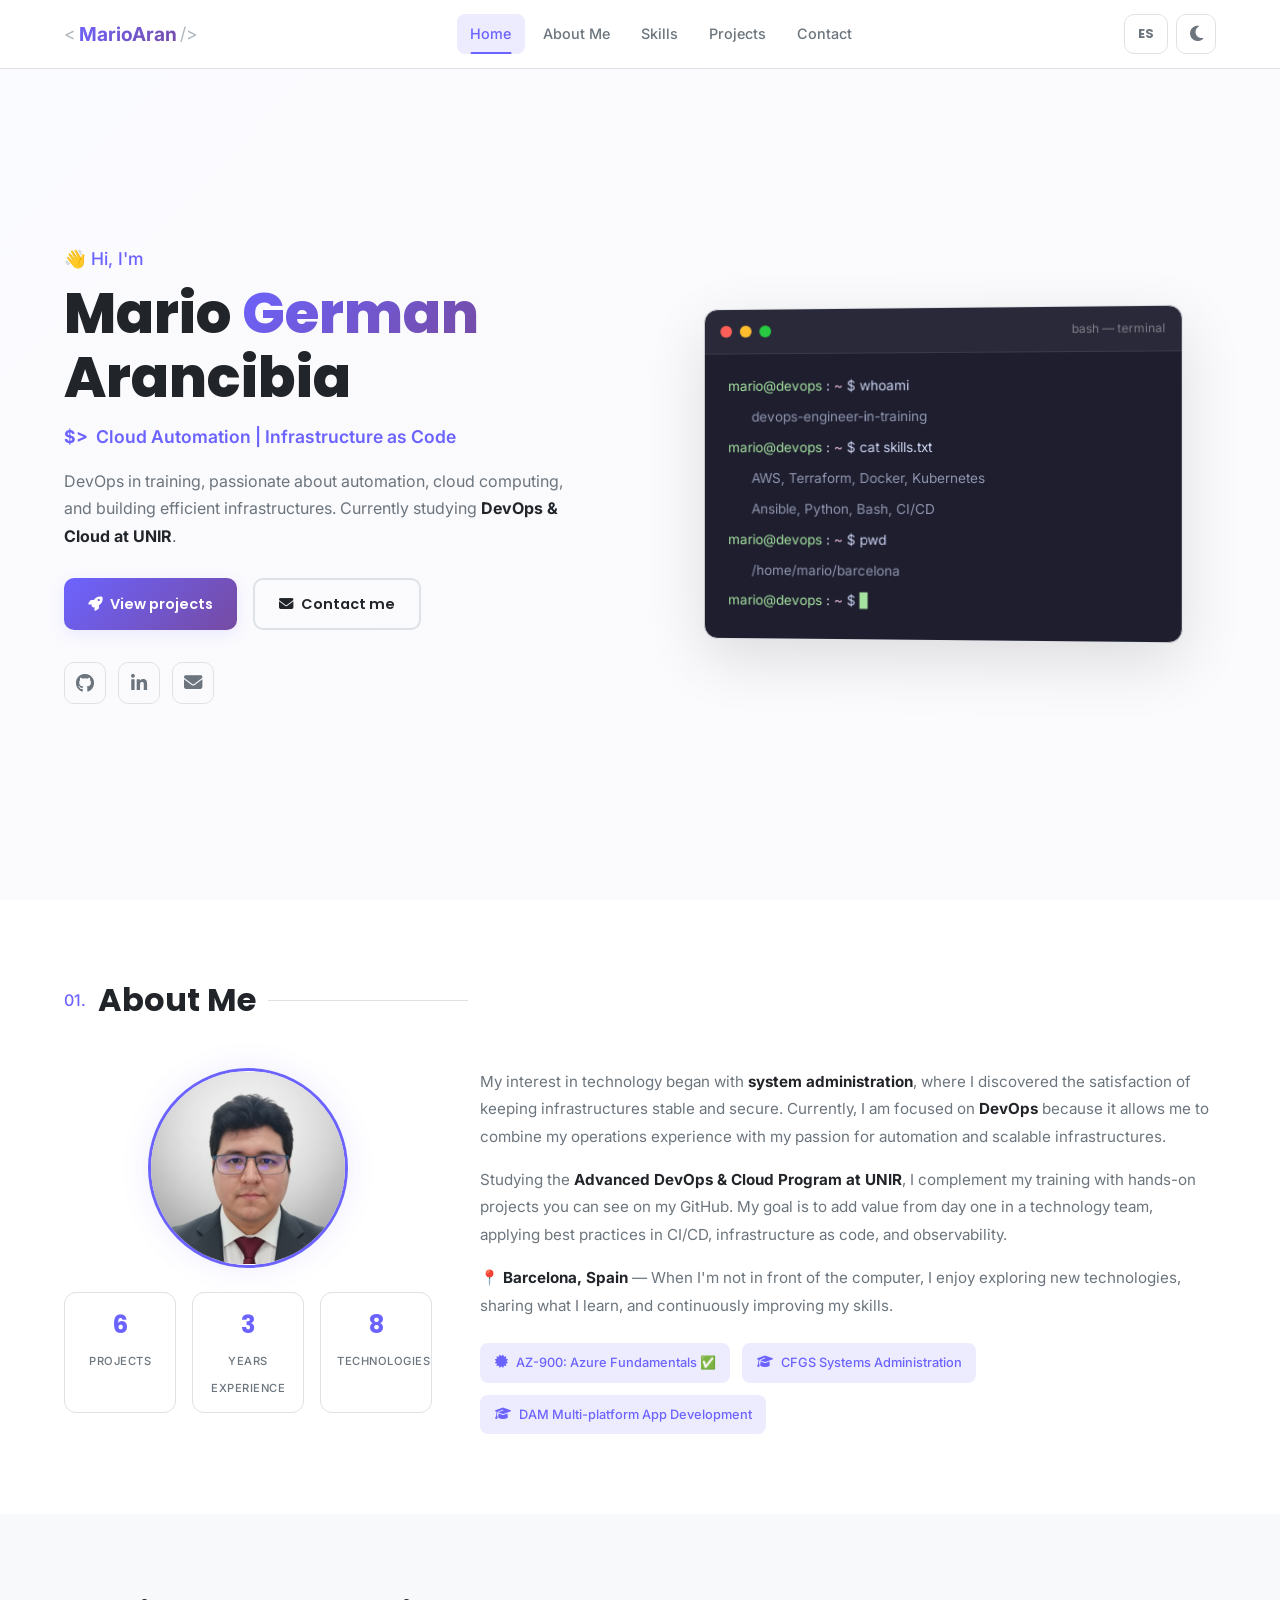
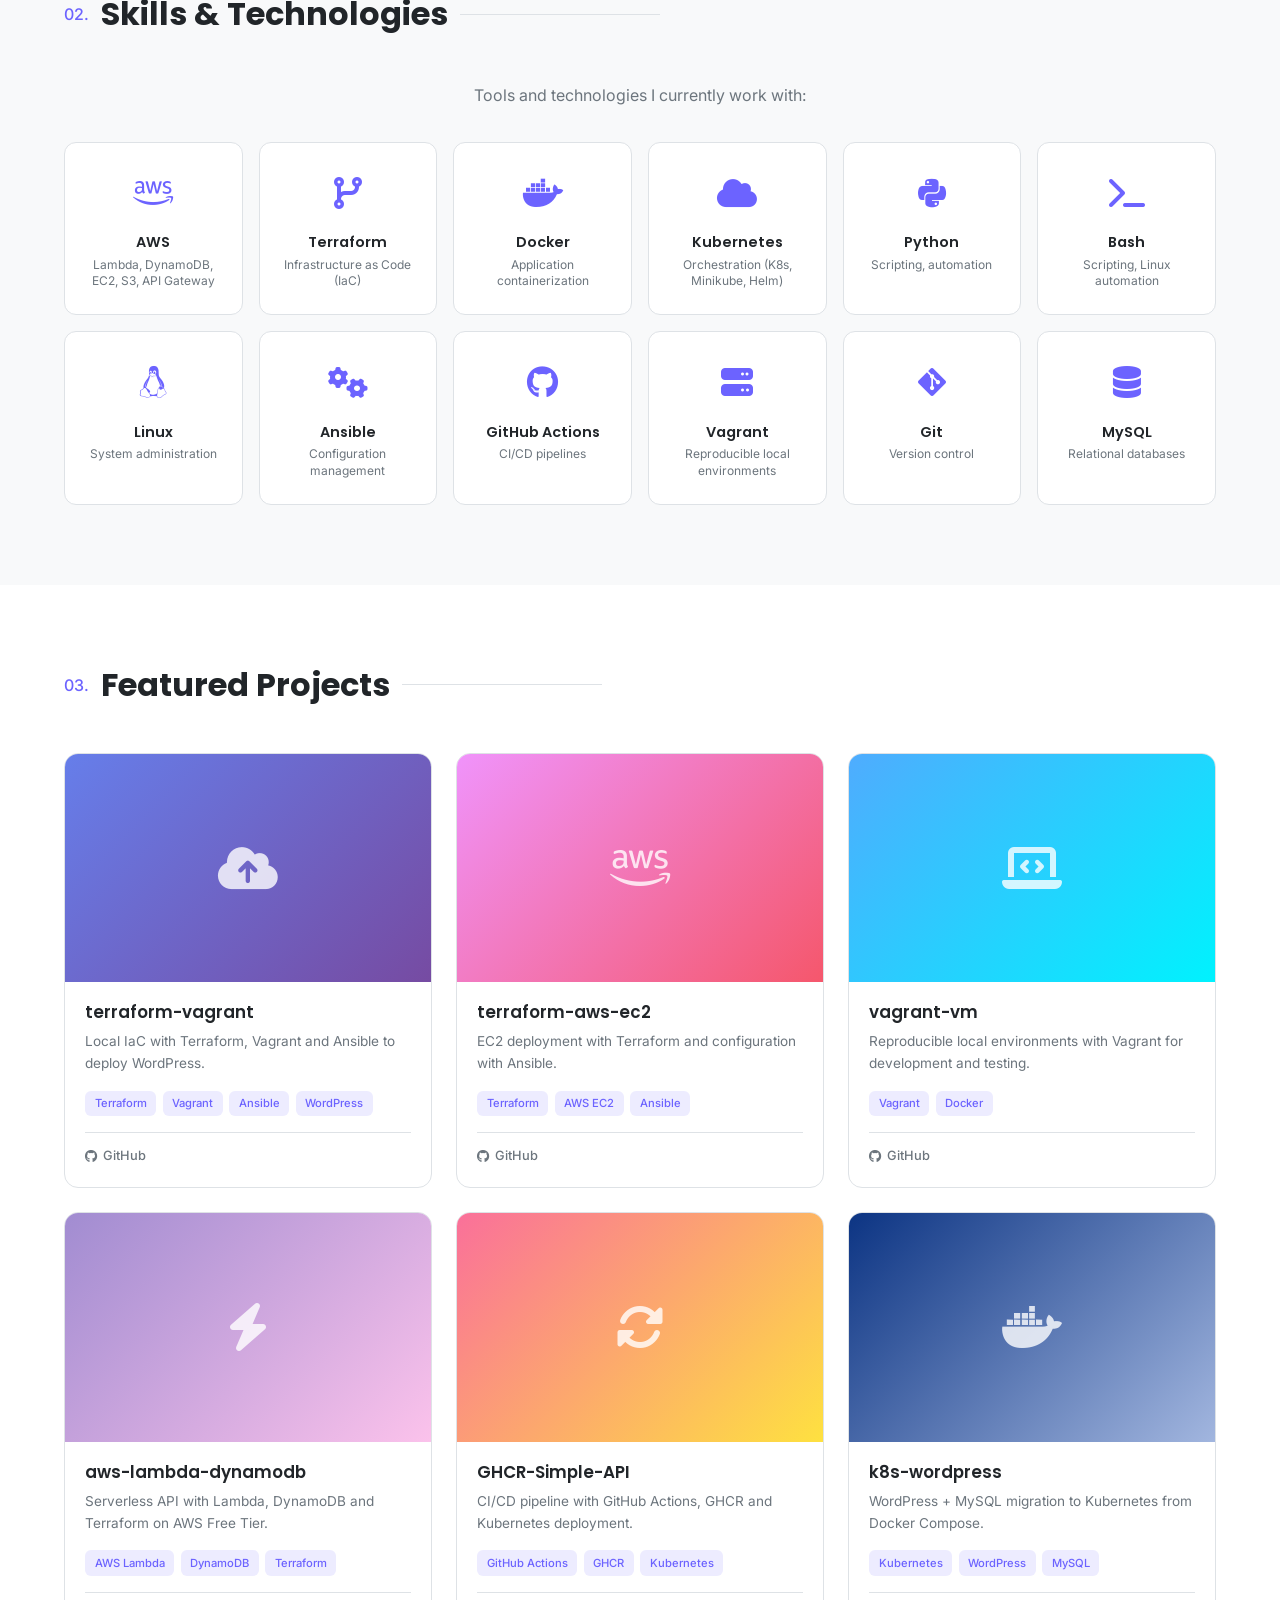
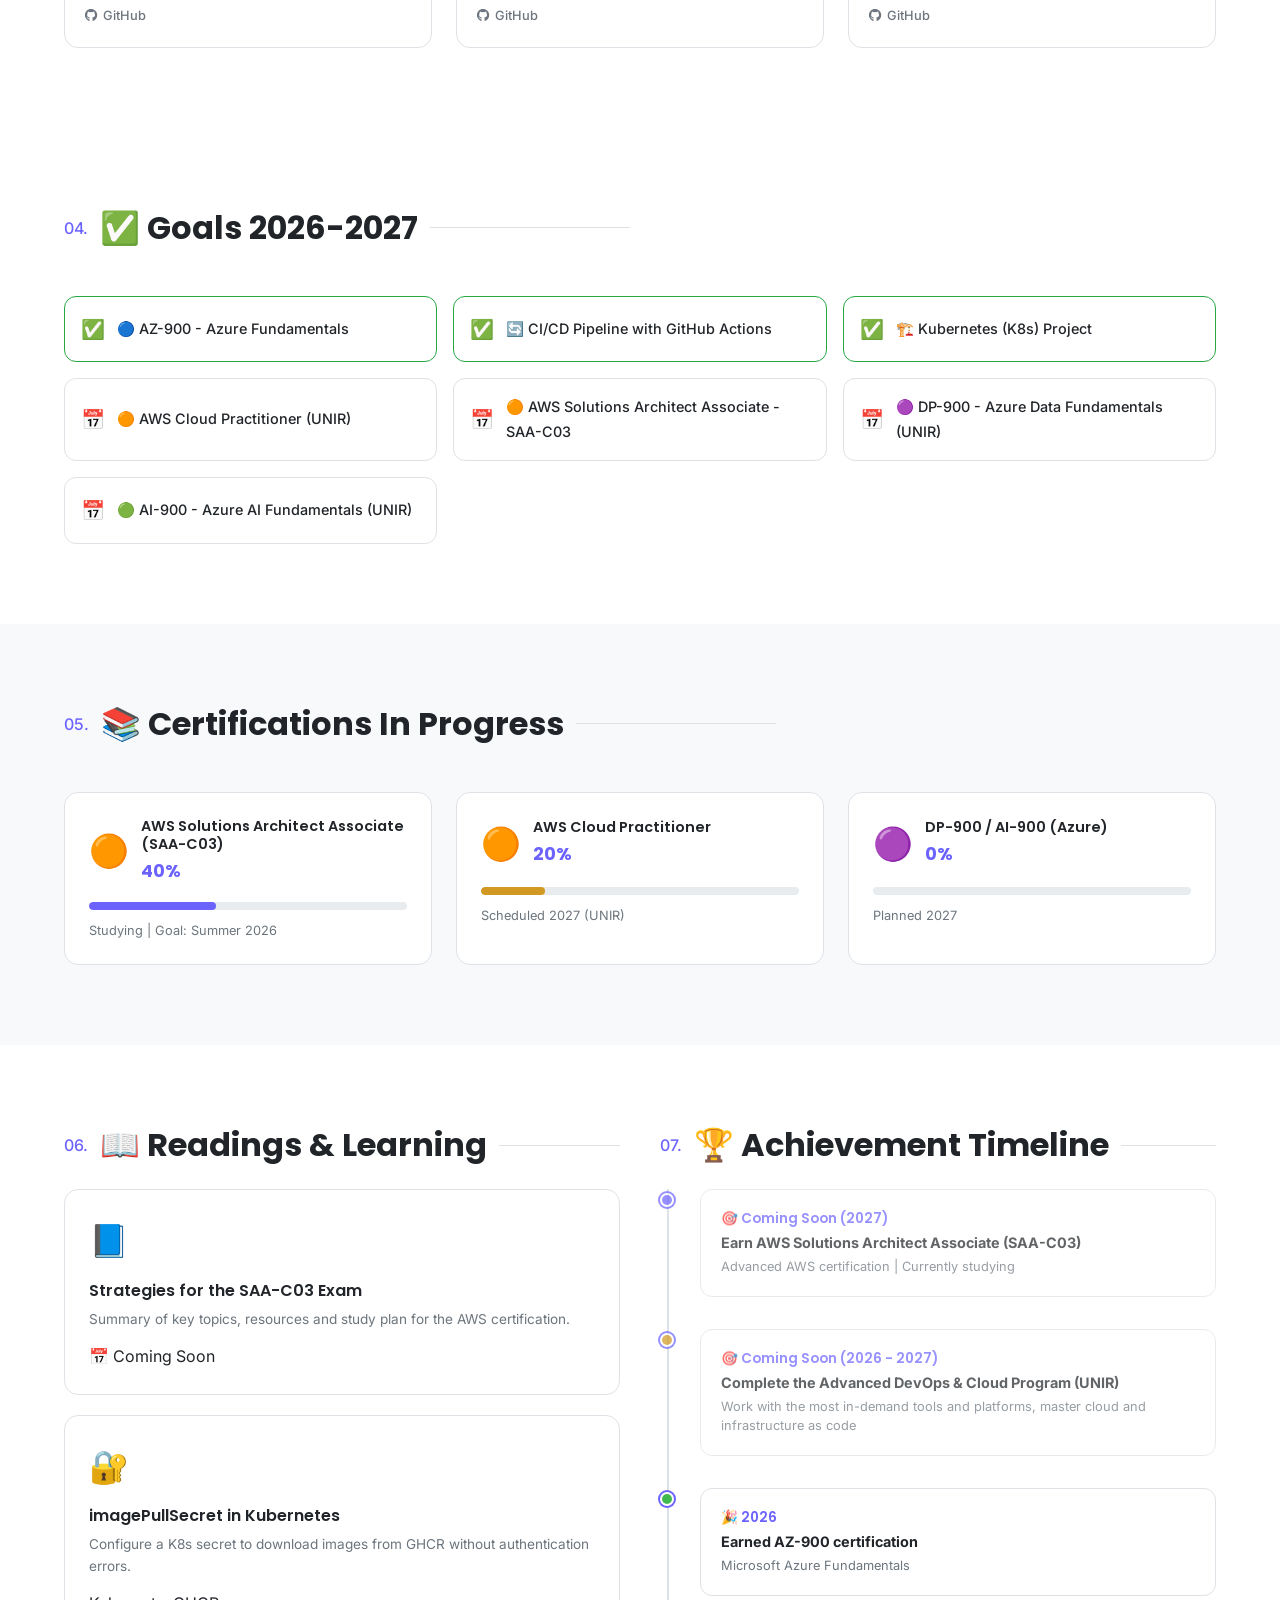
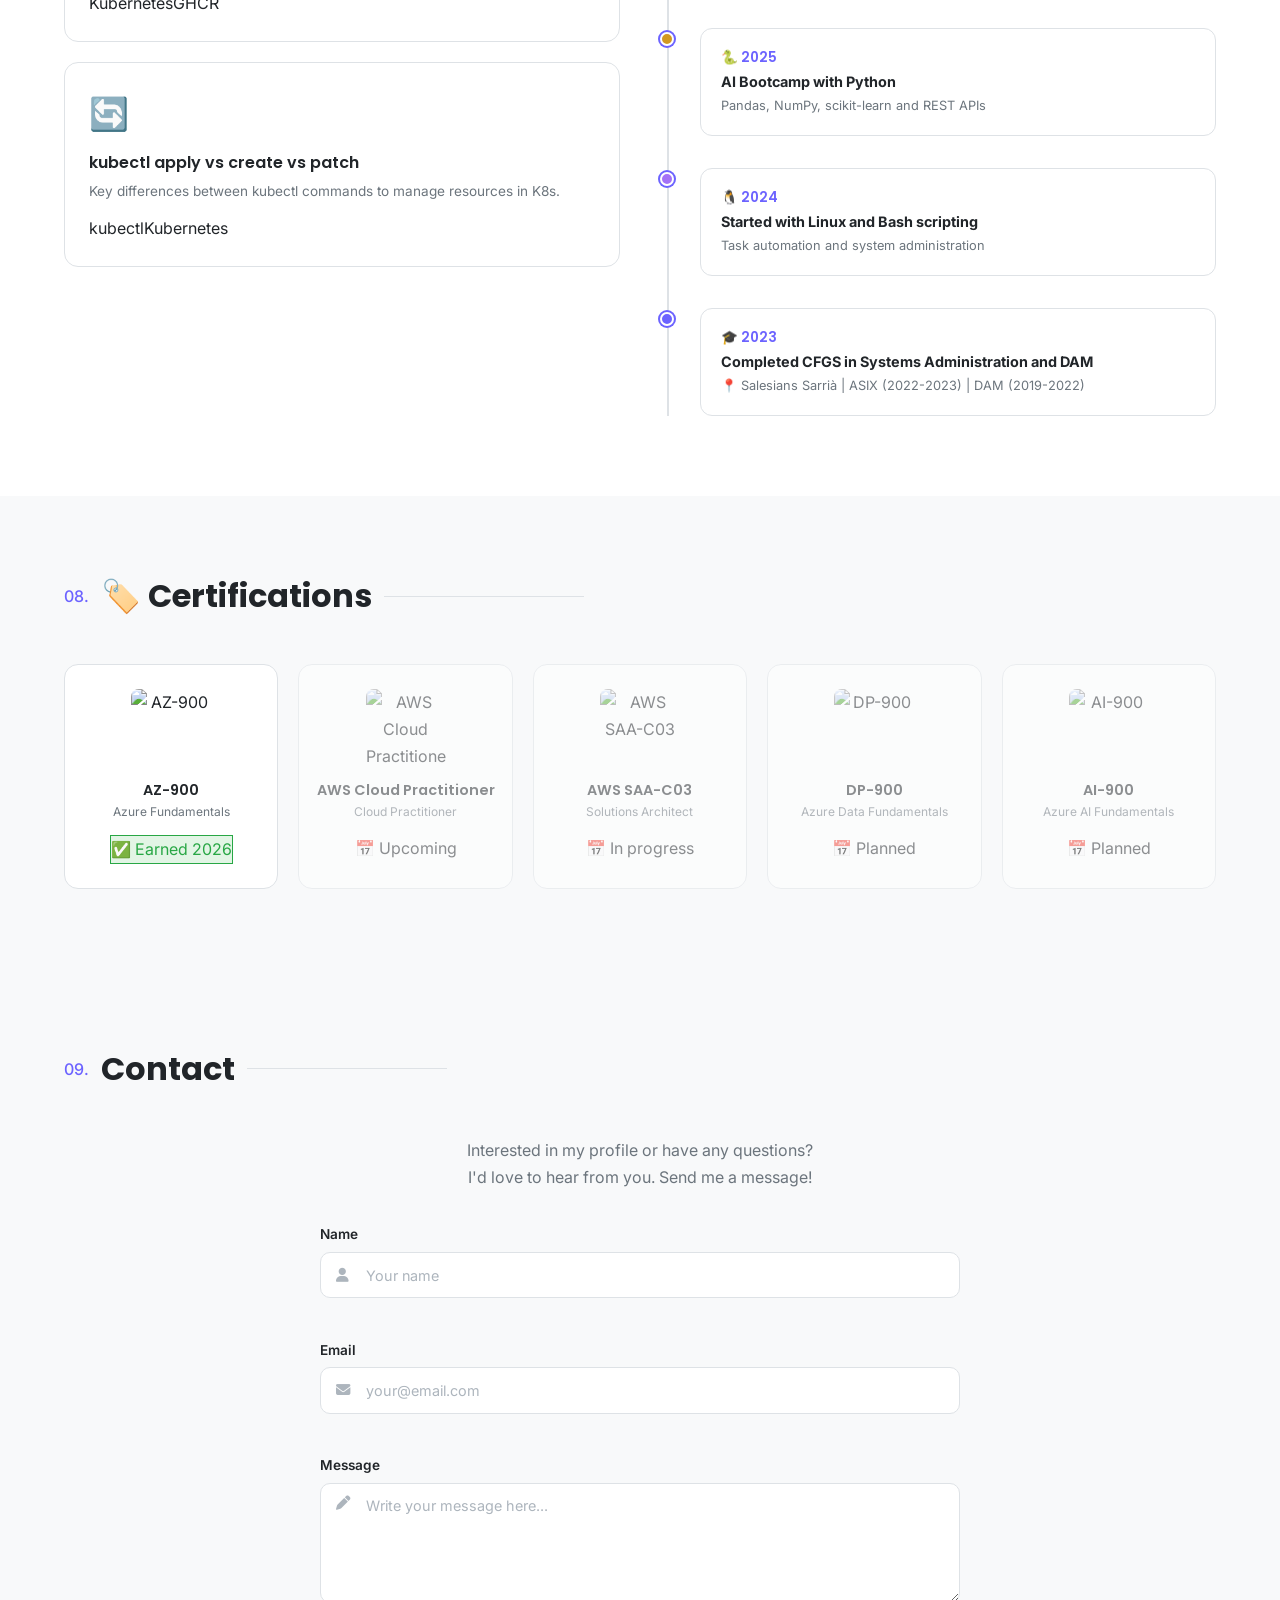
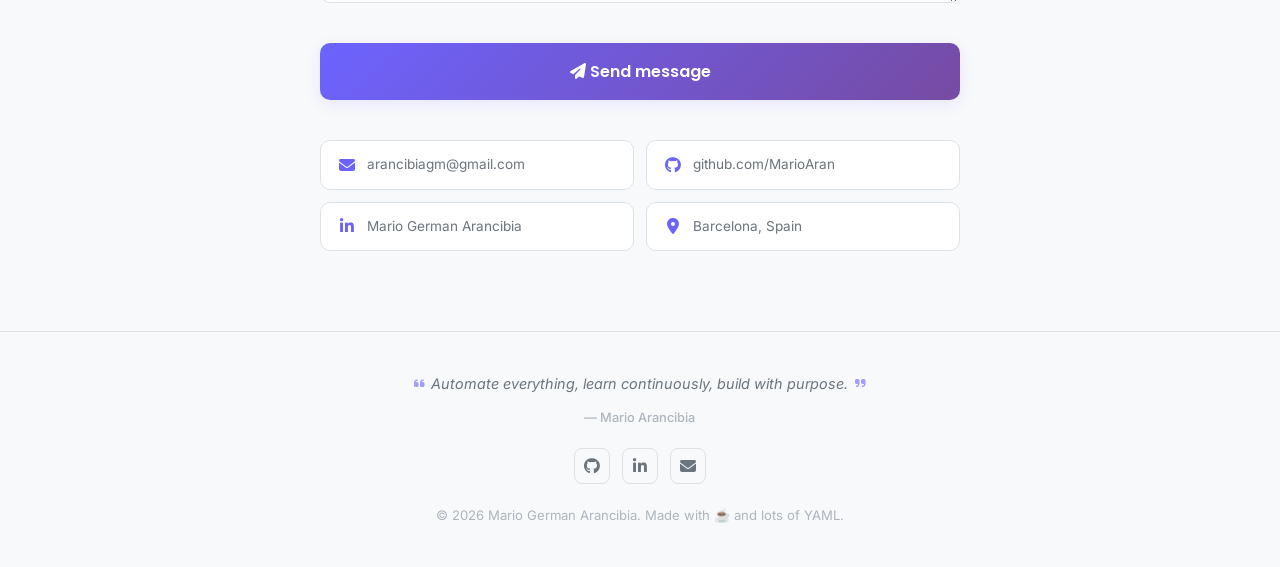
==== commit cd41ef0c: "update portfolio" ====
--- a/index.html
+++ b/index.html
@@ -165,9 +165,7 @@
                 <div class="about-content reveal">
                     <div class="about-image-wrapper">
                         <div class="about-image">
-                            <div class="about-avatar-placeholder">
-                                <i class="fas fa-user-astronaut"></i>
-                            </div>
+                            <img src="assets/images/mario-perfil.png" alt="Mario Arancibia" class="about-avatar-img" loading="lazy">
                         </div>
                         <div class="about-stats">
                             <div class="stat-item">
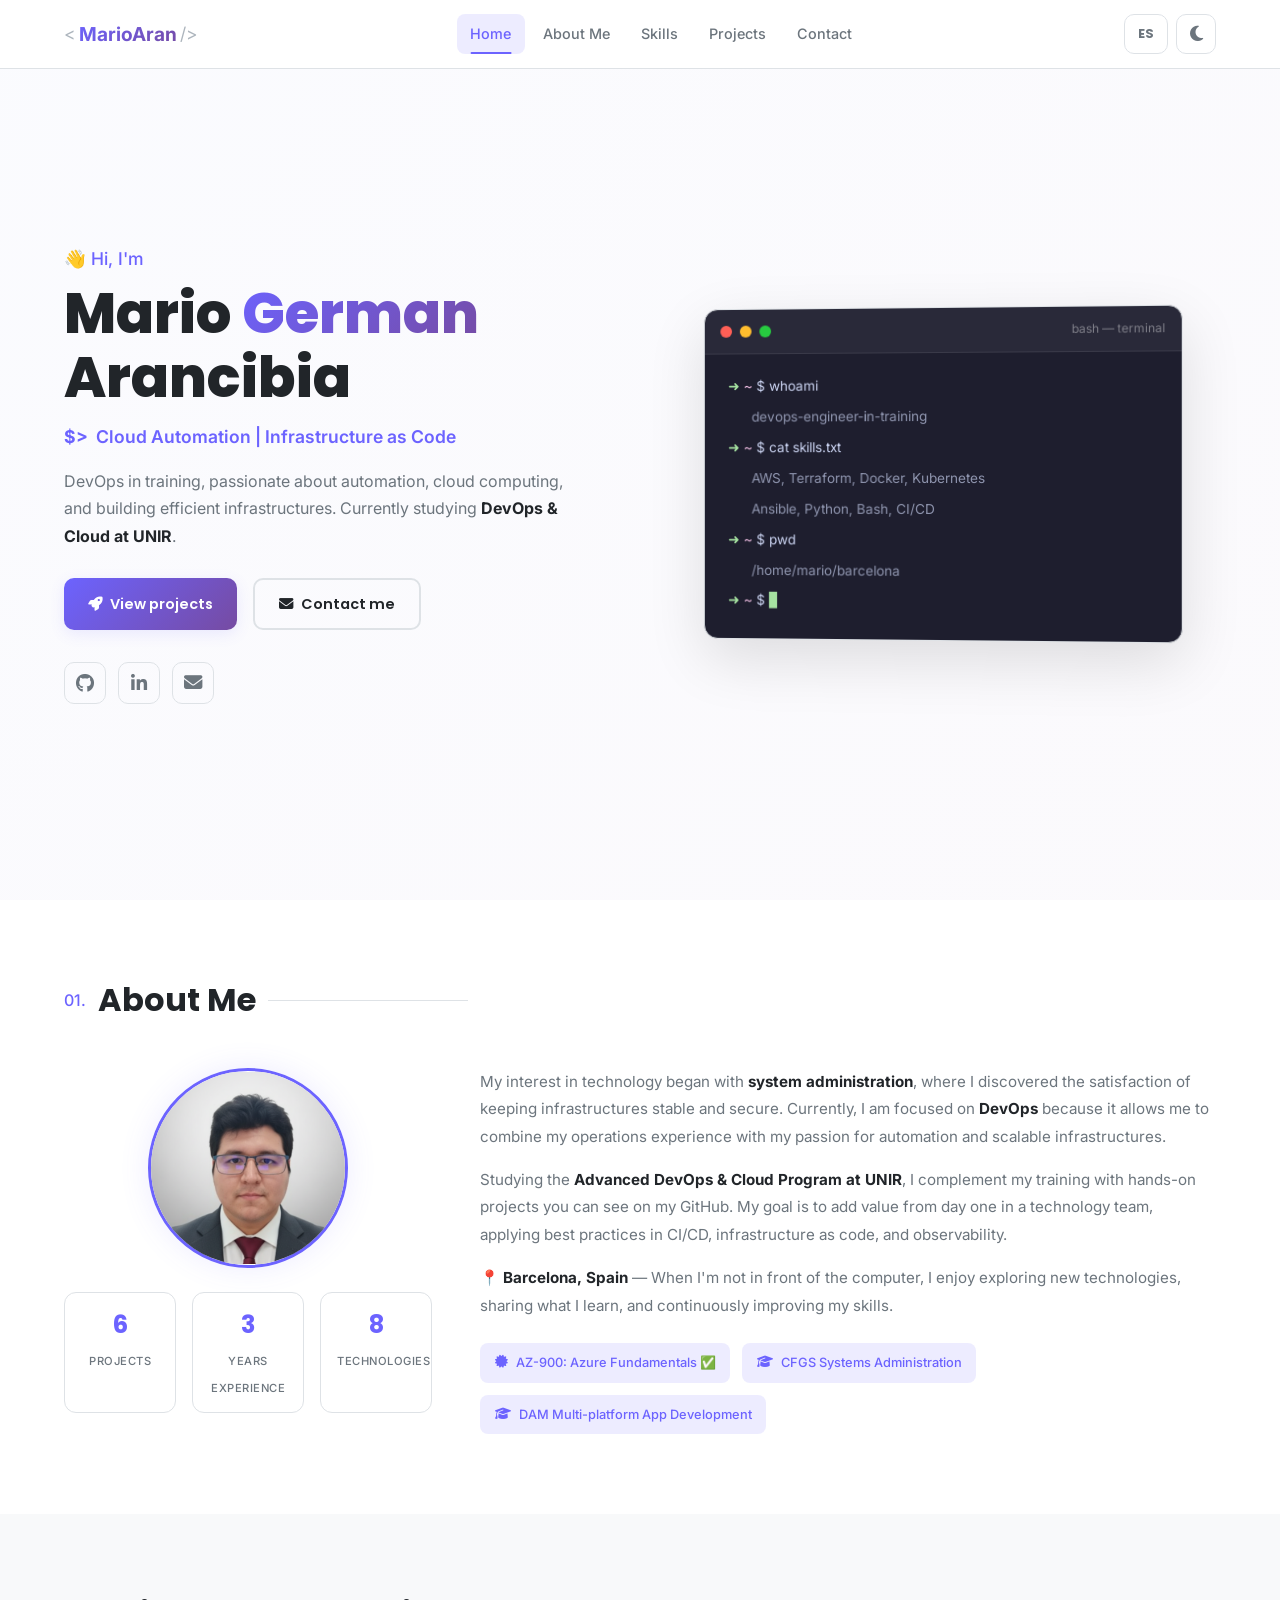
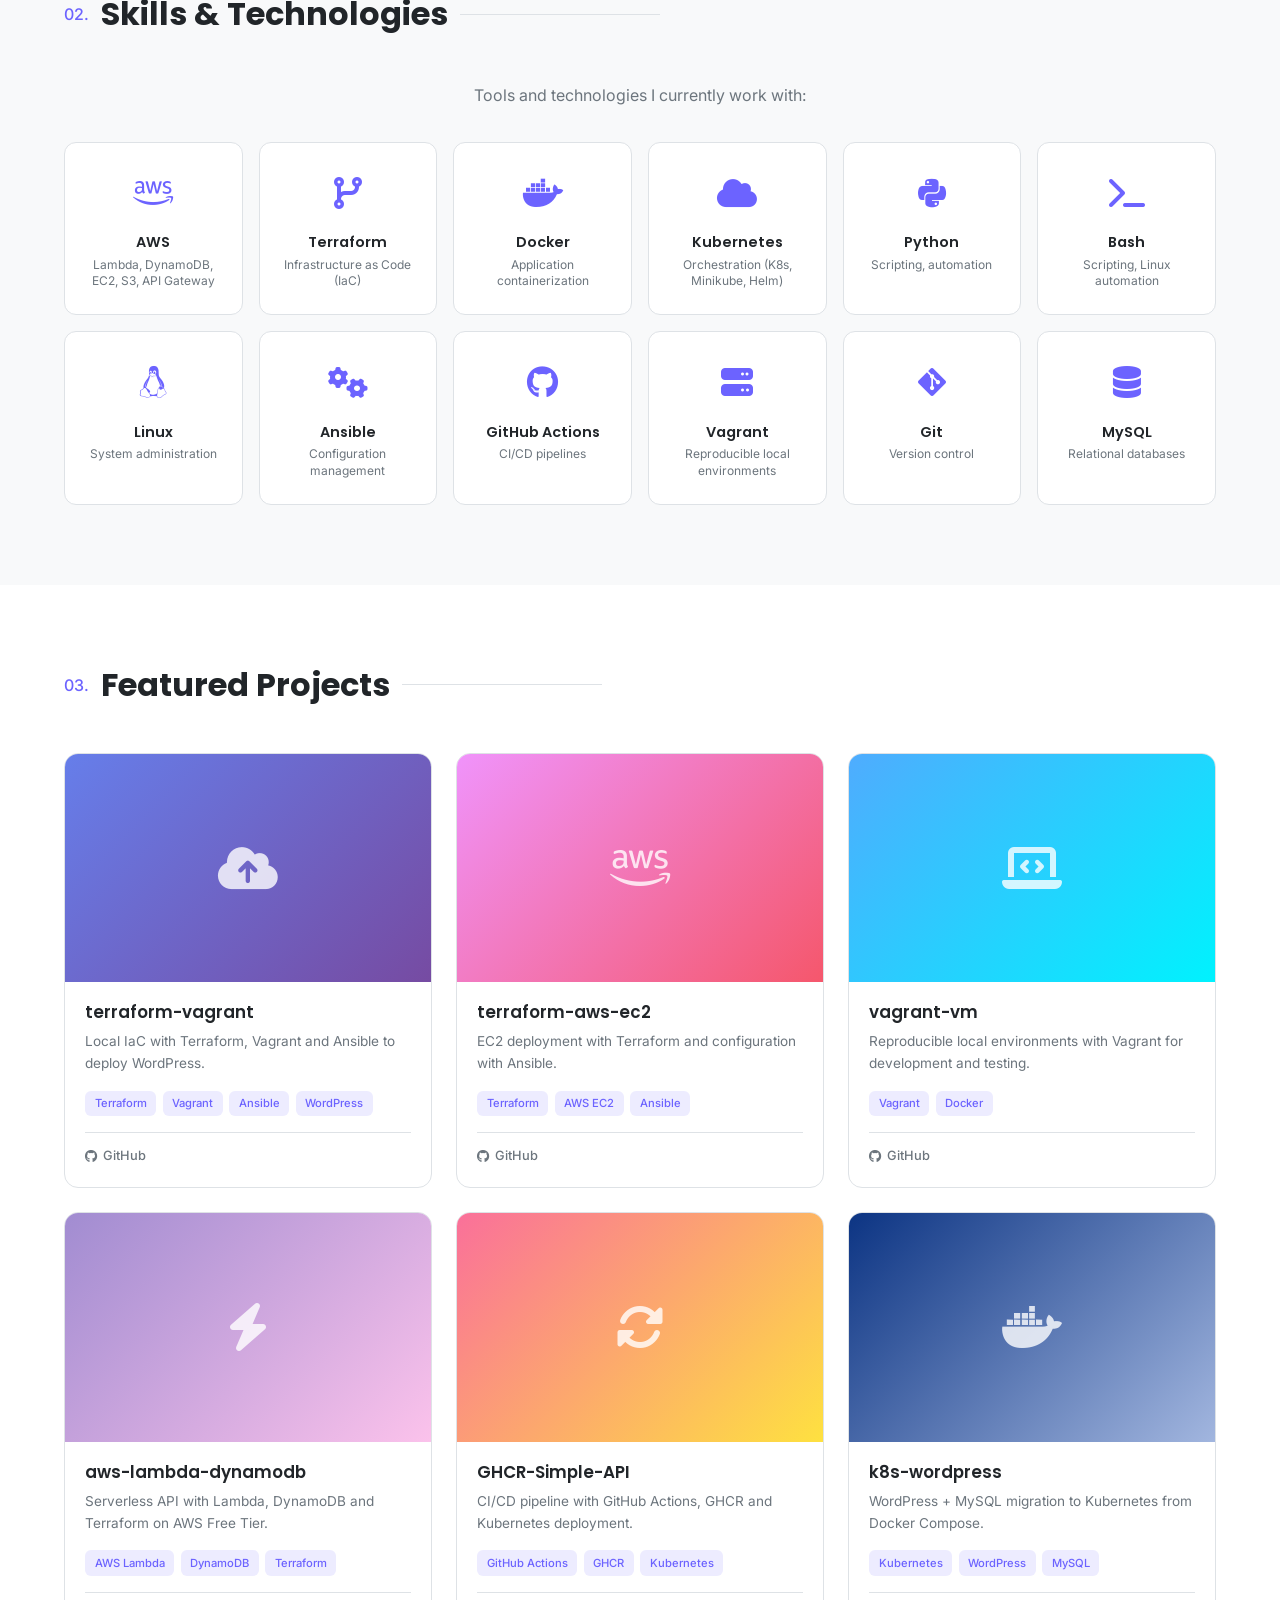
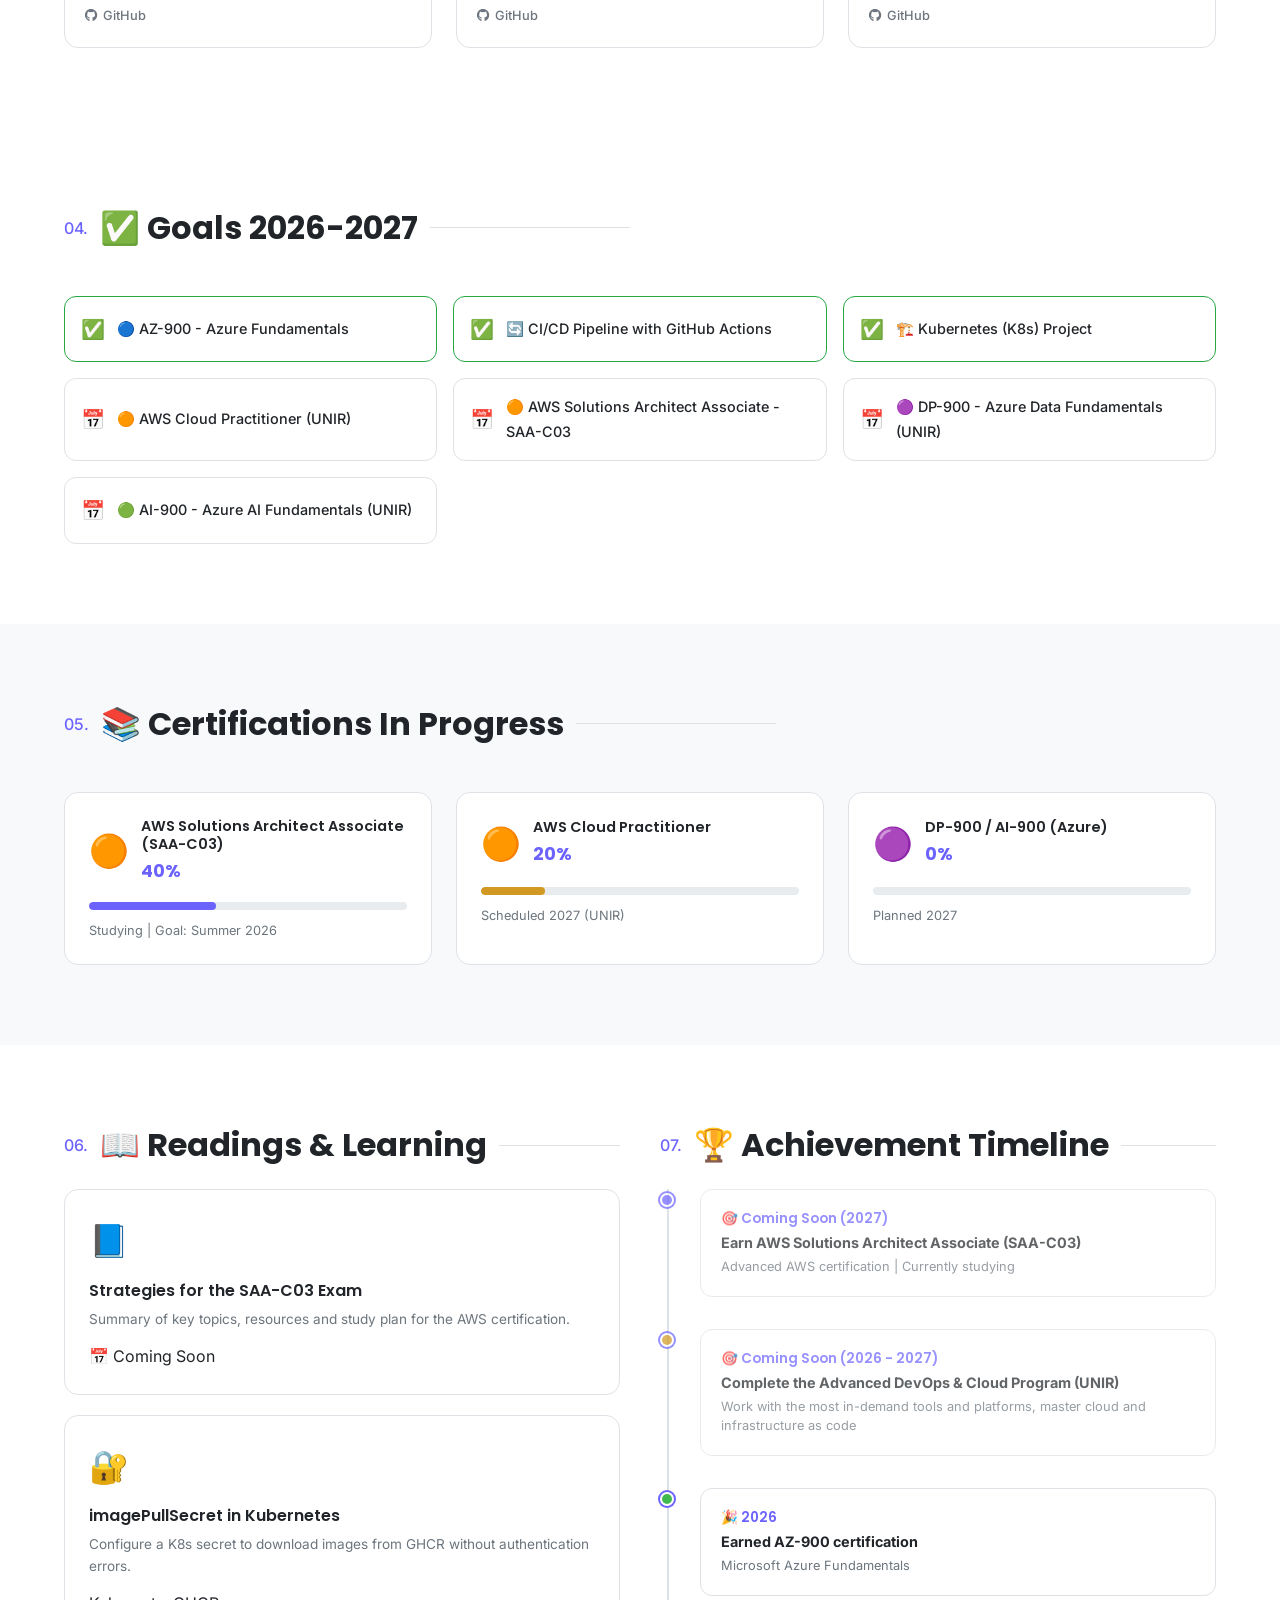
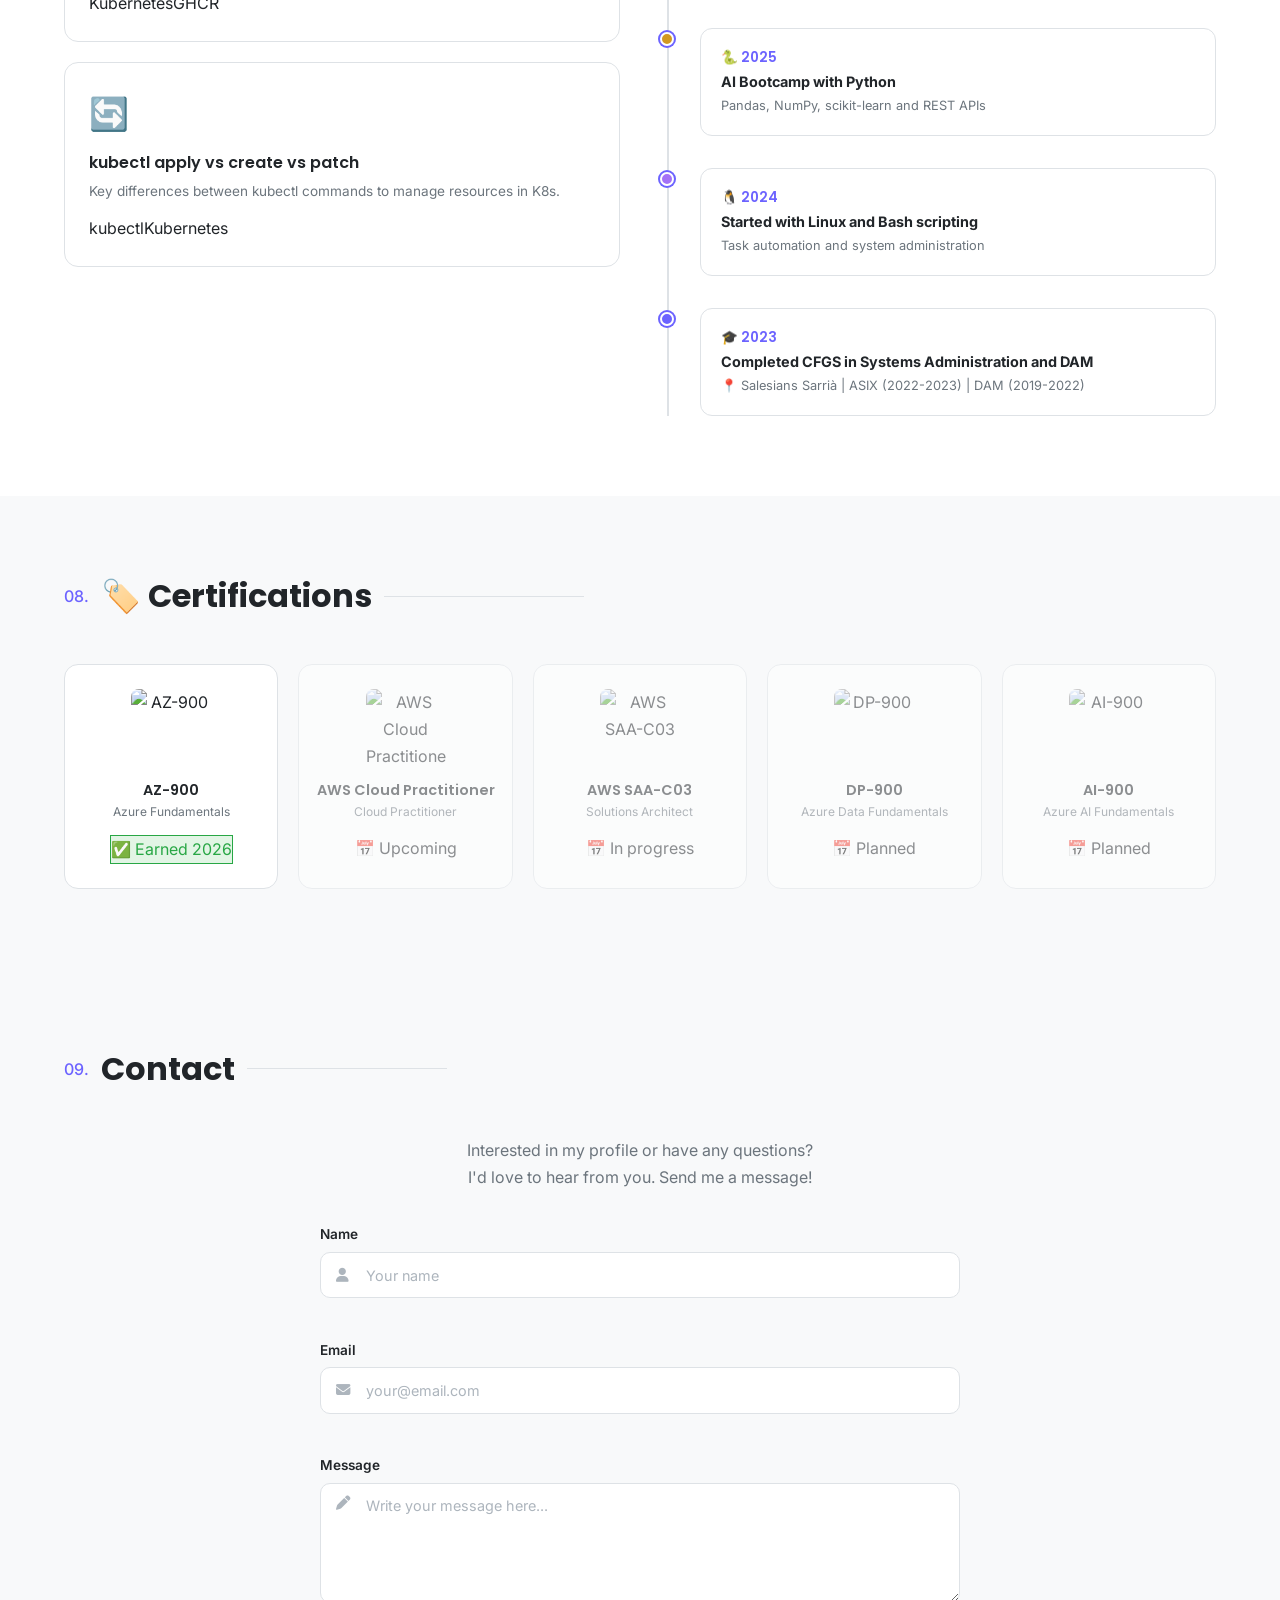
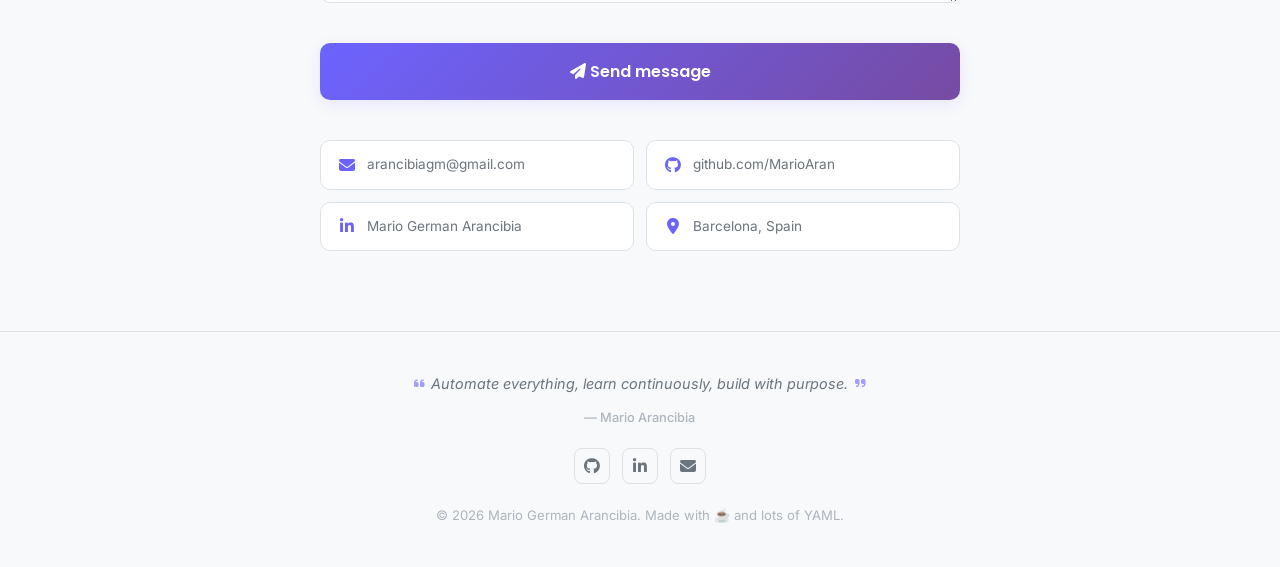
==== commit 6d460fb0: "update portfolio" ====
--- a/index.html
+++ b/index.html
@@ -117,16 +117,14 @@
                         </div>
                         <div class="terminal-body">
                             <div class="term-line">
-                                <span class="term-prompt">mario@devops</span>
-                                <span class="term-colon">:</span>
+                                <span class="term-prompt">➜</span>
                                 <span class="term-path">~</span>
                                 <span class="term-dollar">$</span>
                                 <span class="term-cmd"> whoami</span>
                             </div>
                             <div class="term-line term-output" data-i18n="term-whoami">devops-engineer-in-training</div>
                             <div class="term-line">
-                                <span class="term-prompt">mario@devops</span>
-                                <span class="term-colon">:</span>
+                                <span class="term-prompt">➜</span>
                                 <span class="term-path">~</span>
                                 <span class="term-dollar">$</span>
                                 <span class="term-cmd"> cat skills.txt</span>
@@ -134,16 +132,15 @@
                             <div class="term-line term-output" data-i18n="term-skills1">AWS, Terraform, Docker, Kubernetes</div>
                             <div class="term-line term-output" data-i18n="term-skills2">Ansible, Python, Bash, CI/CD</div>
                             <div class="term-line">
-                                <span class="term-prompt">mario@devops</span>
-                                <span class="term-colon">:</span>
+                                <span class="term-prompt">➜</span>
+
                                 <span class="term-path">~</span>
                                 <span class="term-dollar">$</span>
                                 <span class="term-cmd"> pwd</span>
                             </div>
                             <div class="term-line term-output" data-i18n="term-pwd">/home/mario/barcelona</div>
                             <div class="term-line">
-                                <span class="term-prompt">mario@devops</span>
-                                <span class="term-colon">:</span>
+                                <span class="term-prompt">➜</span>
                                 <span class="term-path">~</span>
                                 <span class="term-dollar">$</span>
                                 <span class="term-cursor"> ▊</span>
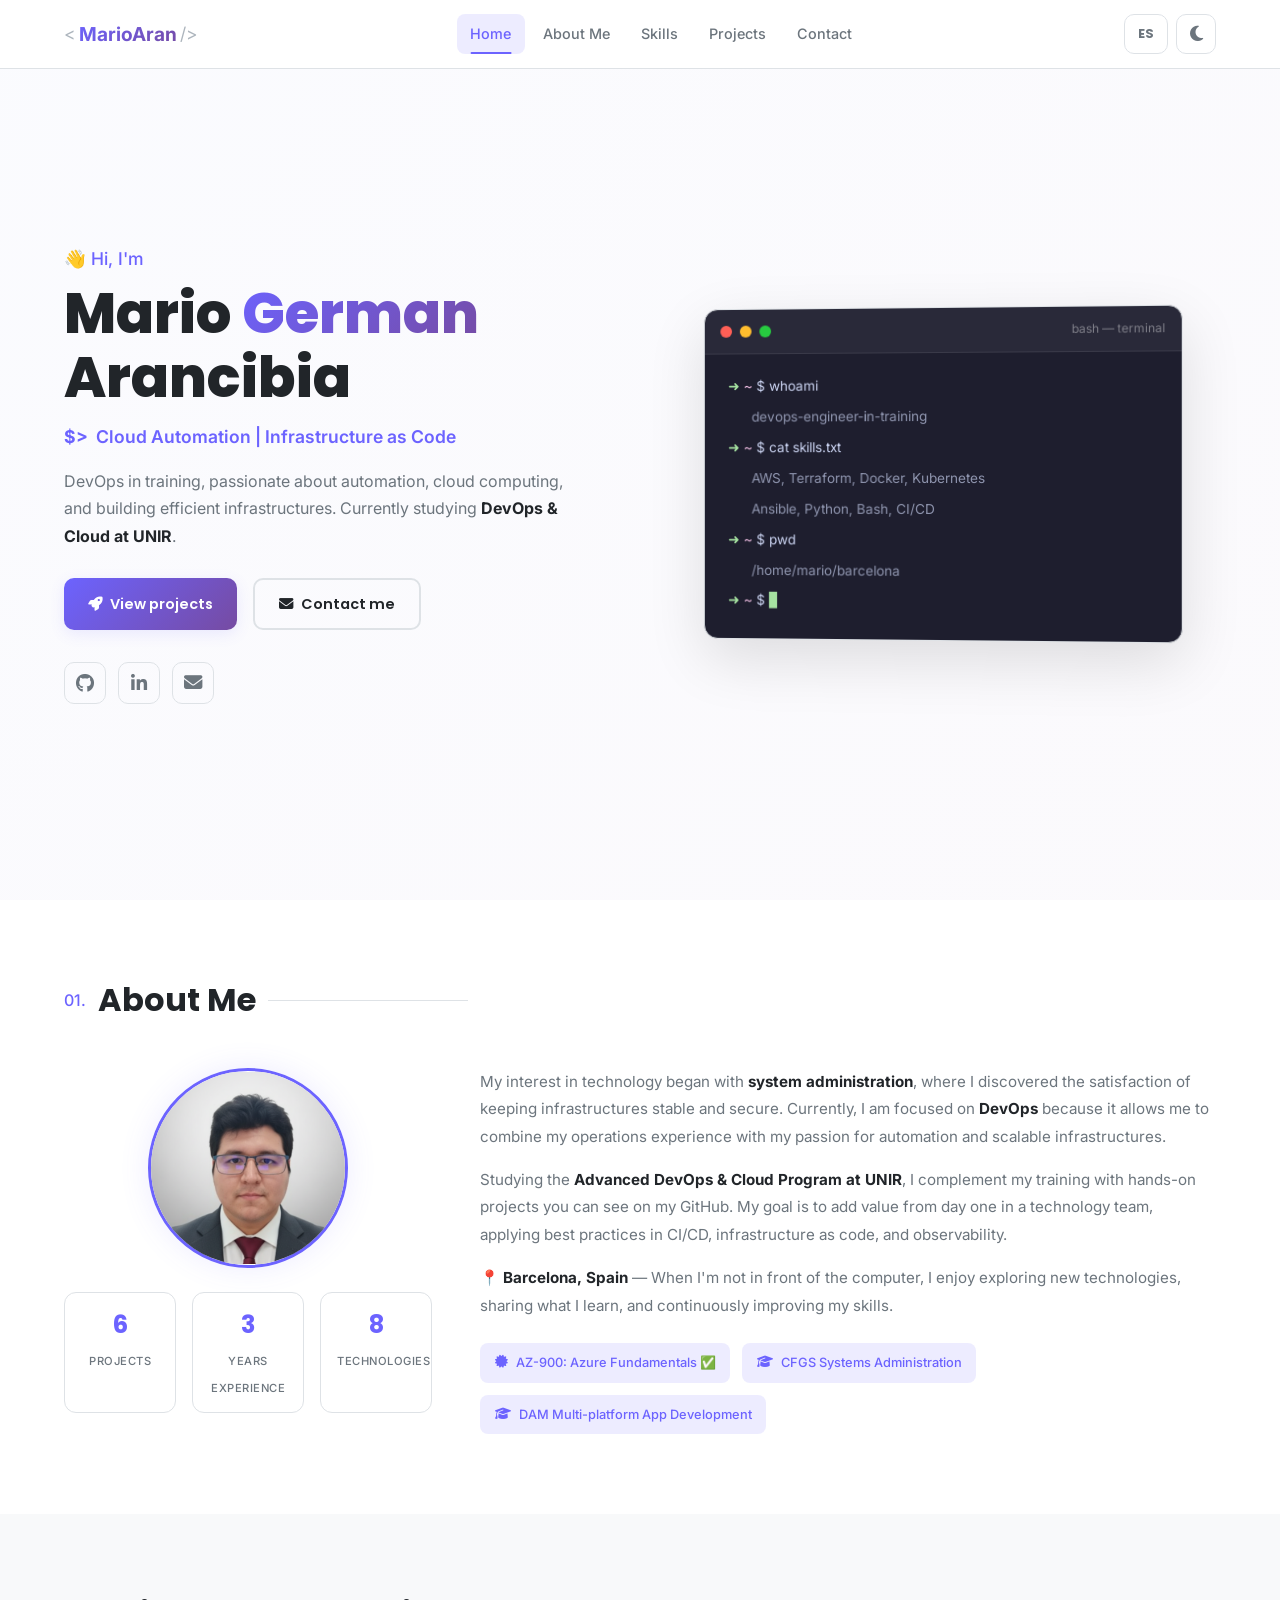
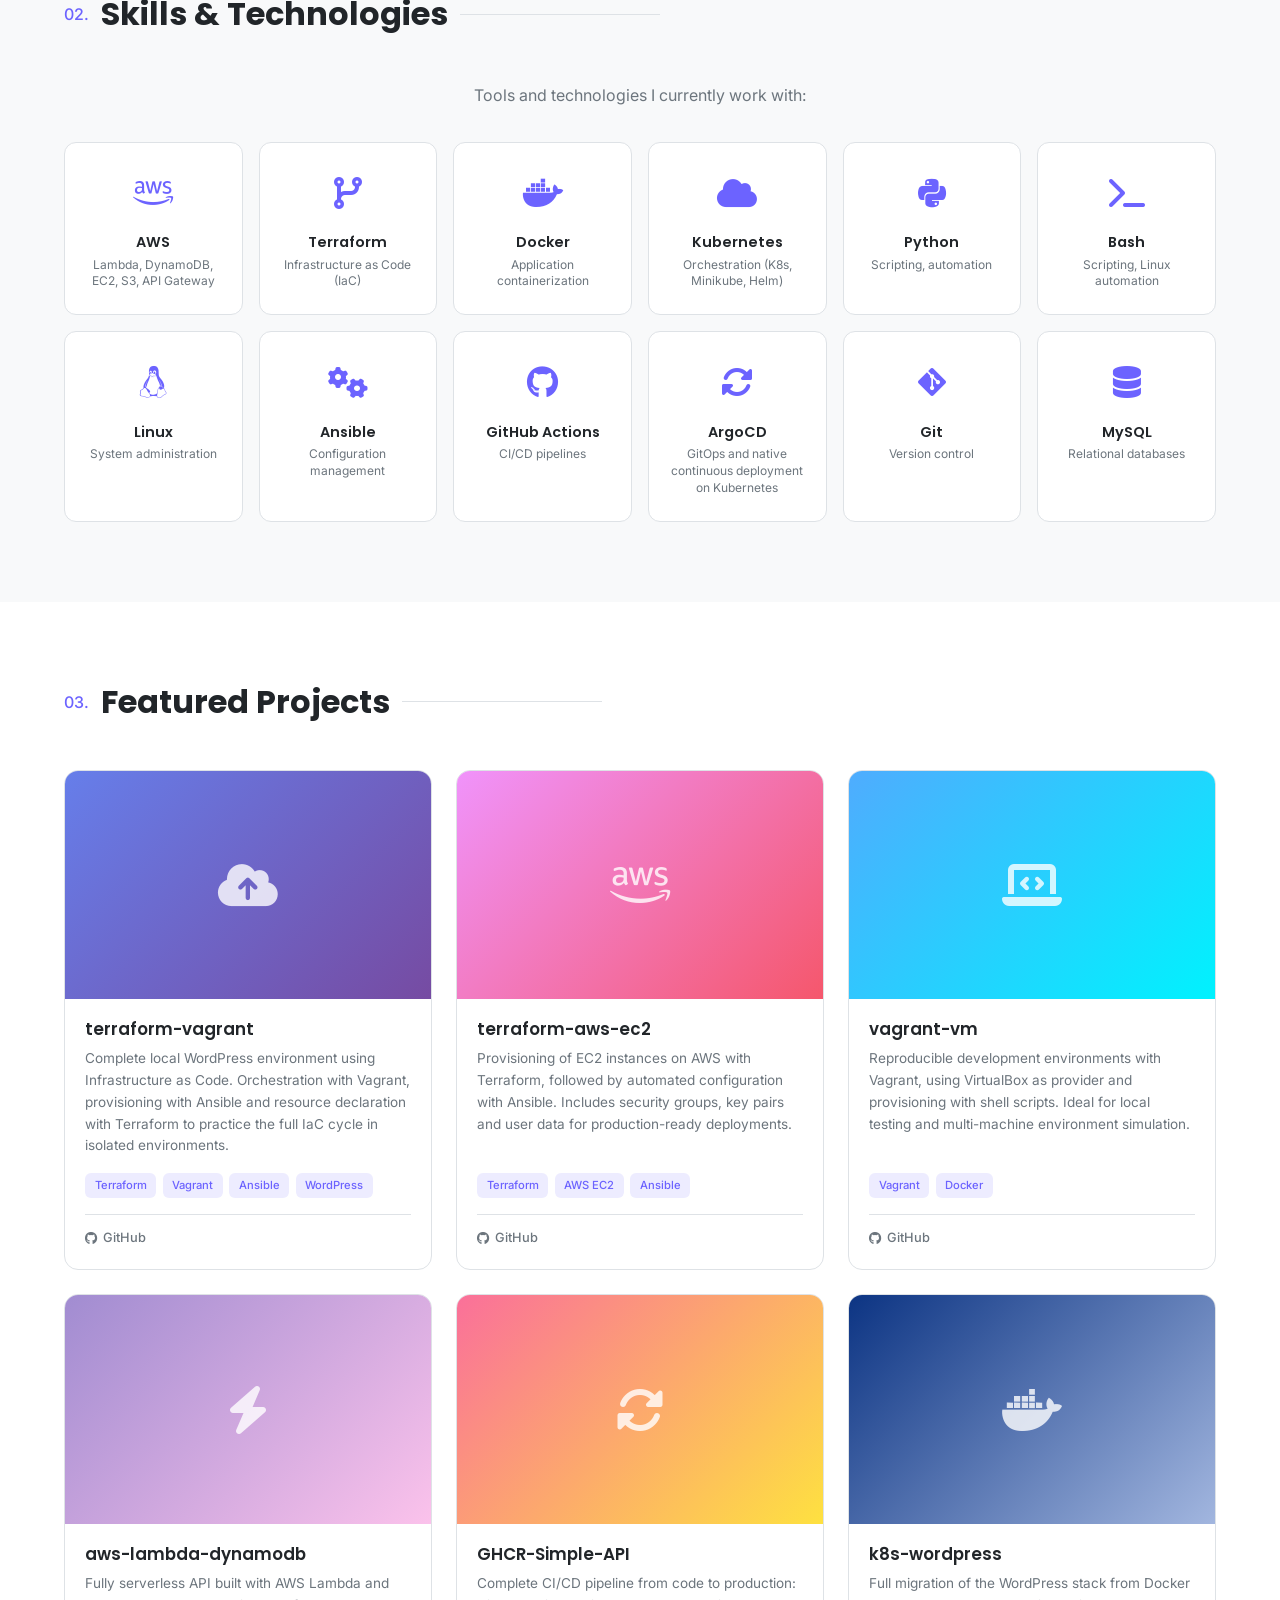
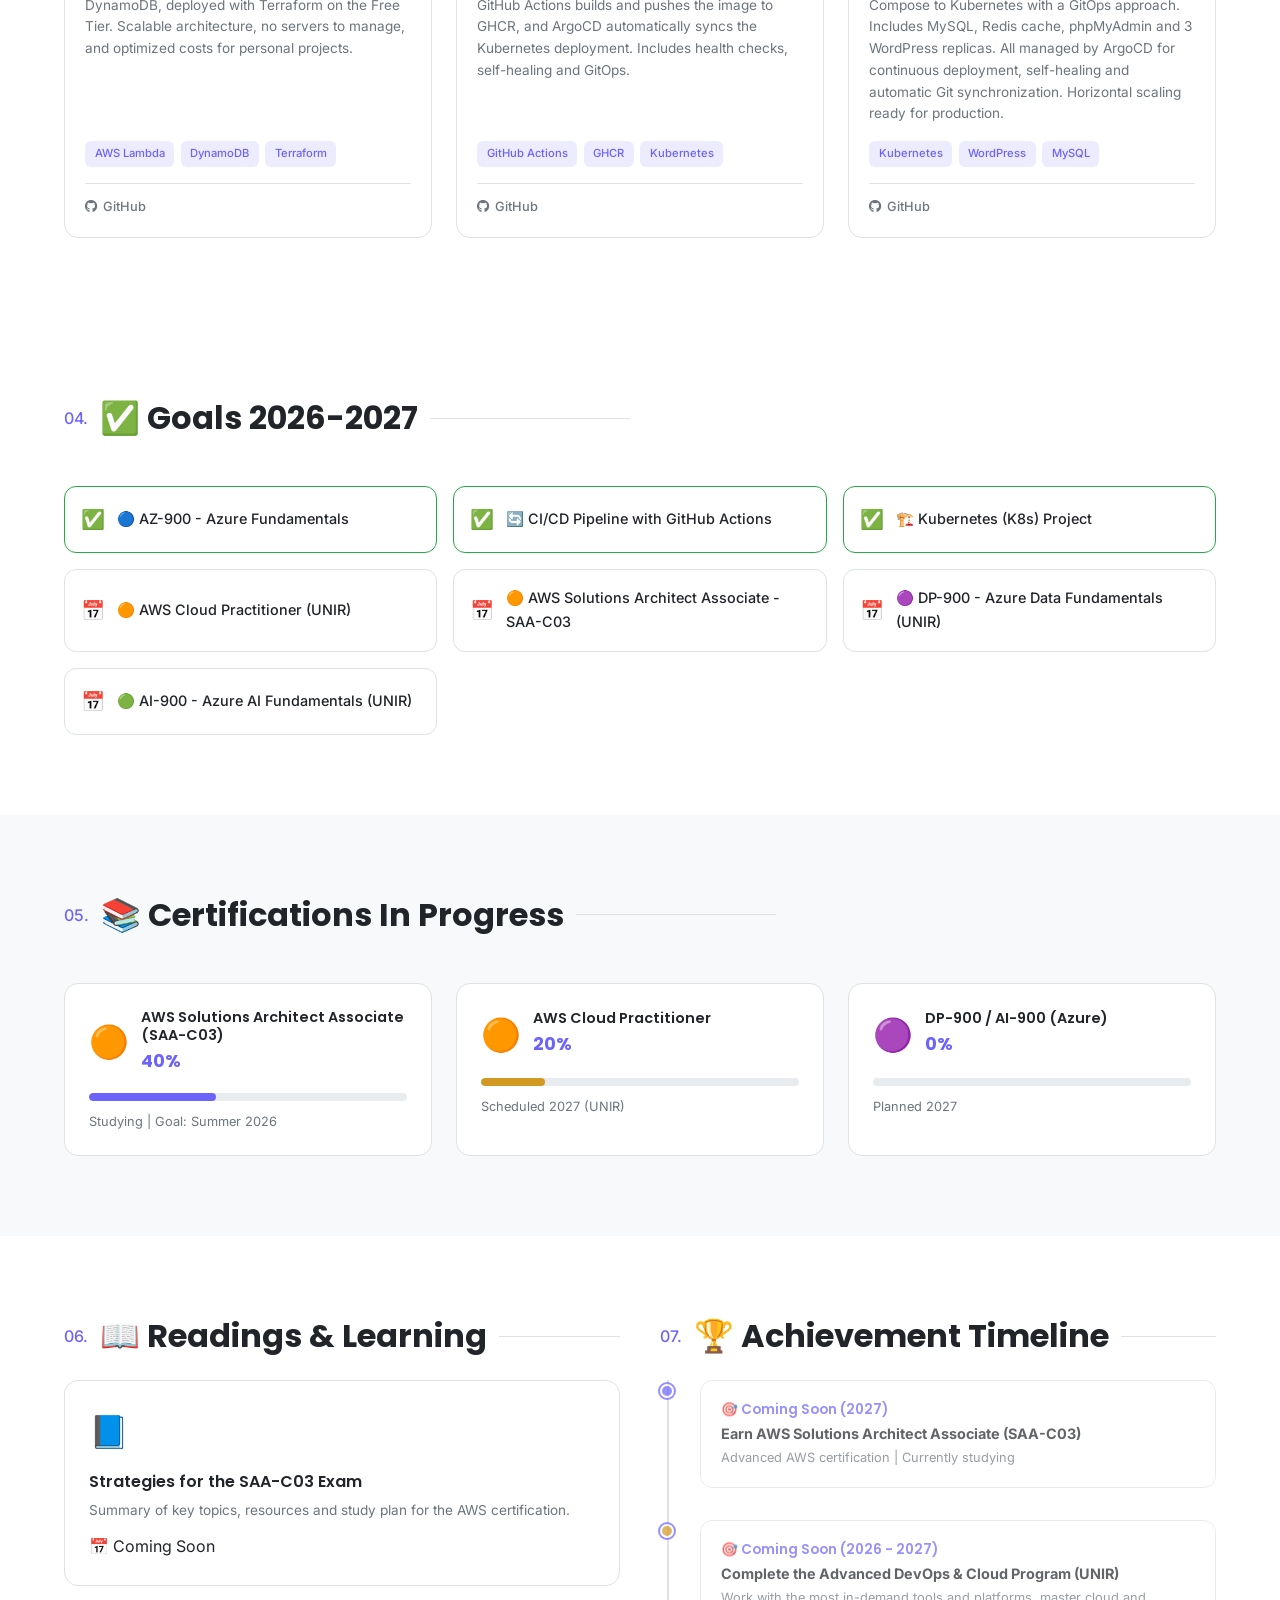
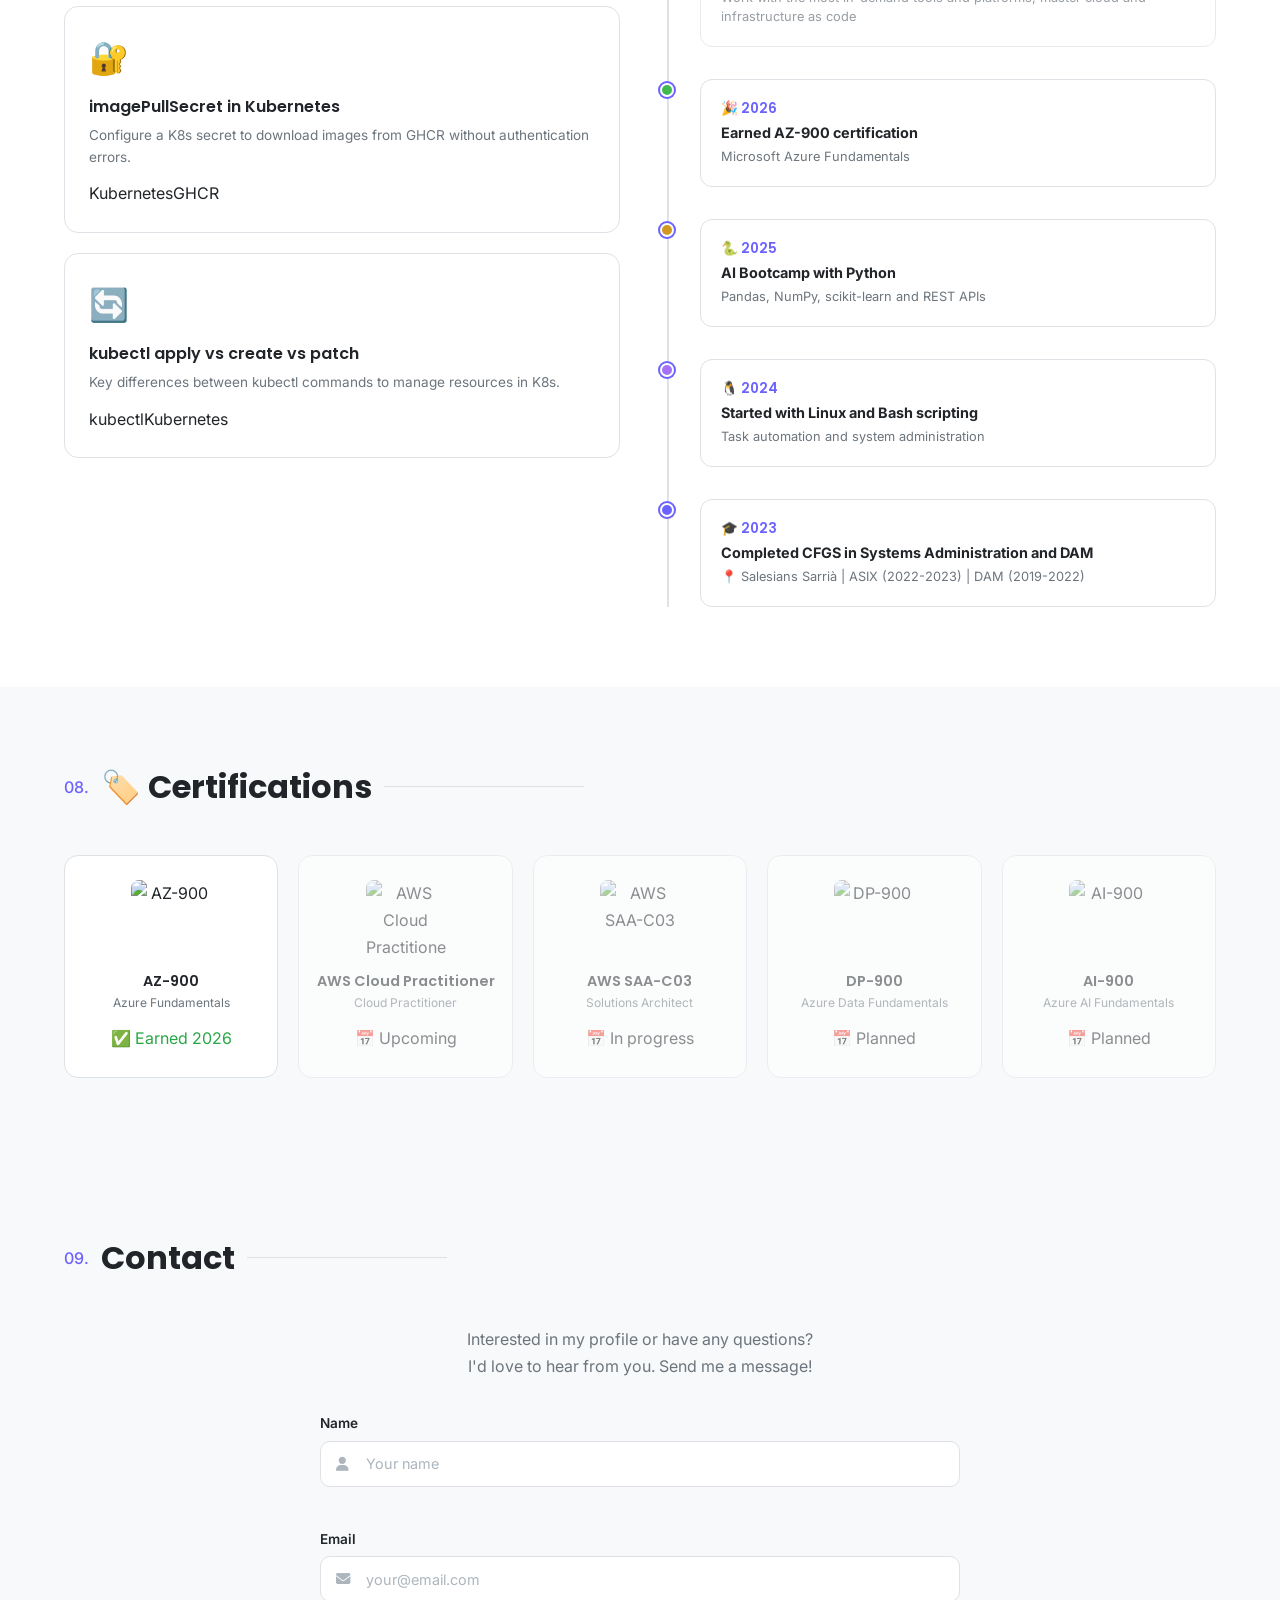
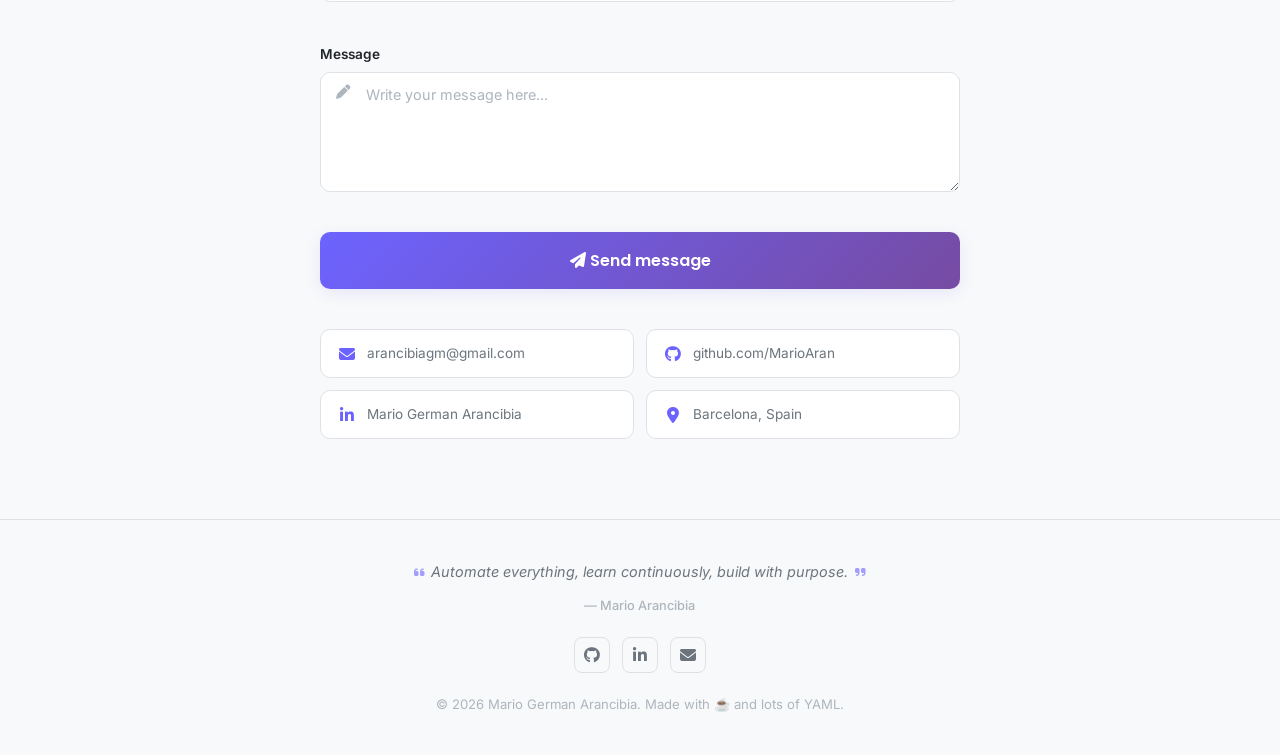
==== commit 90d9b4d5: "update argocd and delete green border" ====
--- a/index.html
+++ b/index.html
@@ -236,7 +236,7 @@
                     <div class="skill-card"><div class="skill-icon"><i class="fab fa-linux"></i></div><h3 class="skill-name">Linux</h3><p class="skill-desc" data-i18n="skill-linux">Administración de sistemas</p></div>
                     <div class="skill-card"><div class="skill-icon"><i class="fas fa-gears"></i></div><h3 class="skill-name">Ansible</h3><p class="skill-desc" data-i18n="skill-ansible">Gestión de configuración</p></div>
                     <div class="skill-card"><div class="skill-icon"><i class="fab fa-github"></i></div><h3 class="skill-name">GitHub Actions</h3><p class="skill-desc" data-i18n="skill-ghactions">CI/CD pipelines</p></div>
-                    <div class="skill-card"><div class="skill-icon"><i class="fas fa-server"></i></div><h3 class="skill-name">Vagrant</h3><p class="skill-desc" data-i18n="skill-vagrant">Entornos locales reproducibles</p></div>
+                    <div class="skill-card"><div class="skill-icon"><i class="fas fa-sync-alt"></i></div><h3 class="skill-name">ArgoCD</h3><p class="skill-desc" data-i18n="skill-argocd">GitOps y despliegue continuo nativo en Kubernetes</p></div>
                     <div class="skill-card"><div class="skill-icon"><i class="fab fa-git-alt"></i></div><h3 class="skill-name">Git</h3><p class="skill-desc" data-i18n="skill-git">Control de versiones</p></div>
                     <div class="skill-card"><div class="skill-icon"><i class="fas fa-database"></i></div><h3 class="skill-name">MySQL</h3><p class="skill-desc" data-i18n="skill-mysql">Bases de datos relacionales</p></div>
                 </div>
--- a/styles.css
+++ b/styles.css
@@ -253,7 +253,7 @@
 .cert-badge img{width:80px;height:80px;object-fit:contain;margin-bottom:.75rem;border-radius:8px}
 .cert-badge-title{font-size:.9rem;font-weight:600;color:var(--text-primary);font-family:'Poppins',sans-serif;margin-bottom:.2rem}
 .cert-badge-sub{font-size:.75rem;color:var(--text-secondary);margin-bottom:.75rem}
-.tag-earned{background:rgba(63,185,80,.15)!important;color:var(--success)!important;border:1px solid var(--success)!important}
+.tag-earned{color:var(--success);background:transparent;border:none}
 
 .contact-content{max-width:640px;margin:0 auto}
 .contact-subtitle{text-align:center;font-size:1rem;color:var(--text-secondary);margin-bottom:2rem;line-height:1.7}
